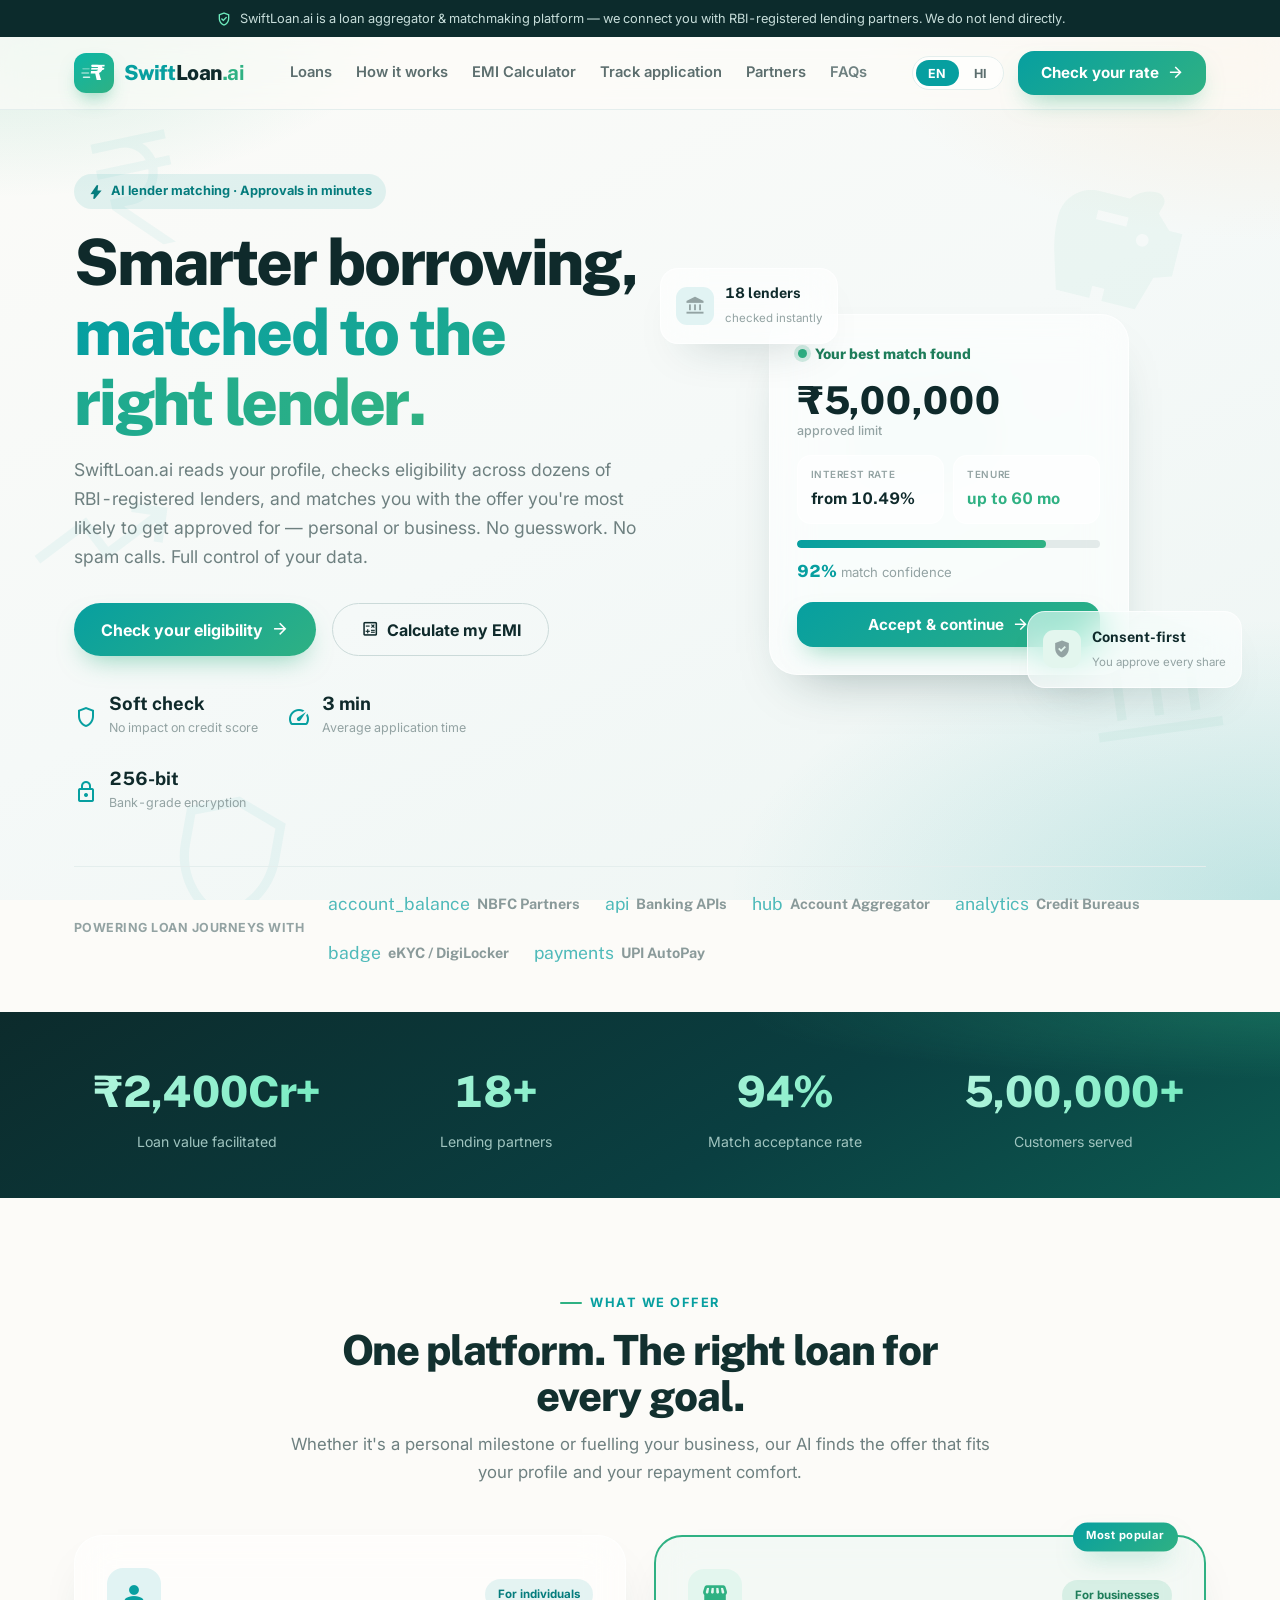
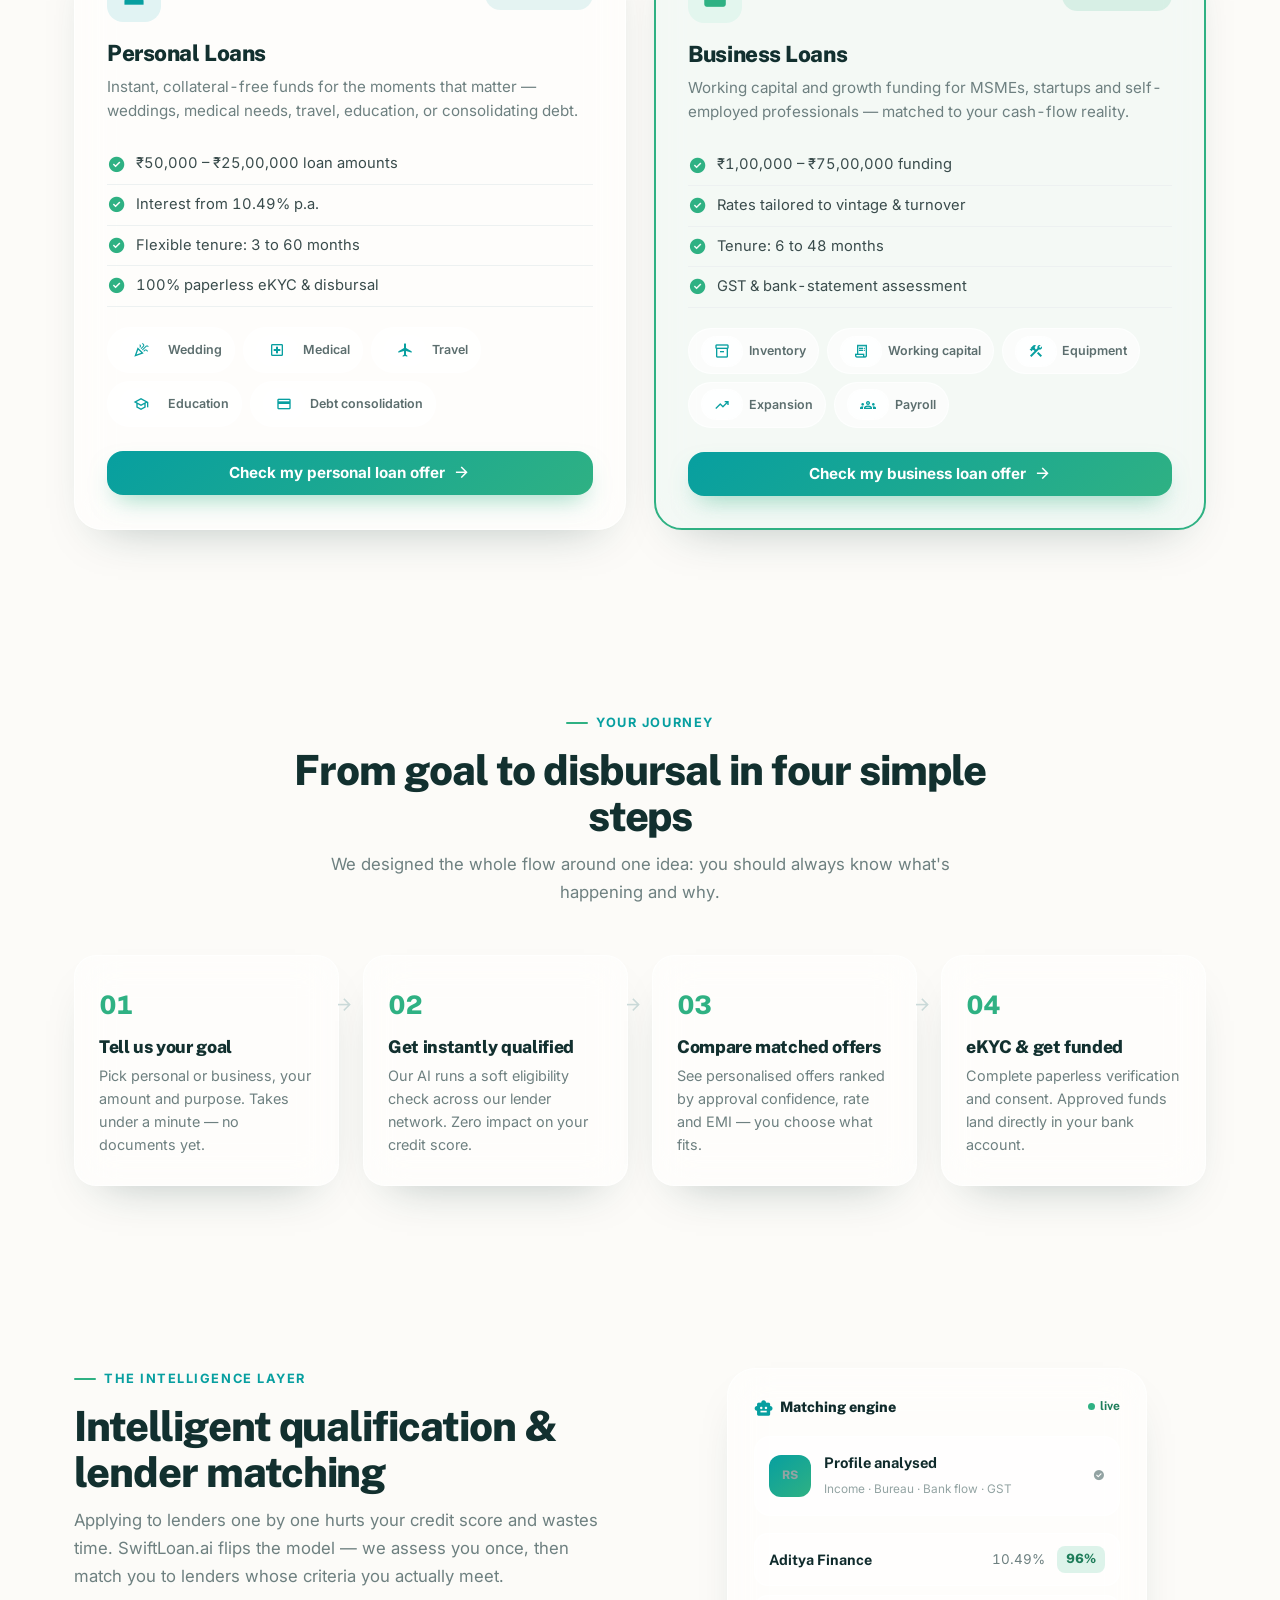
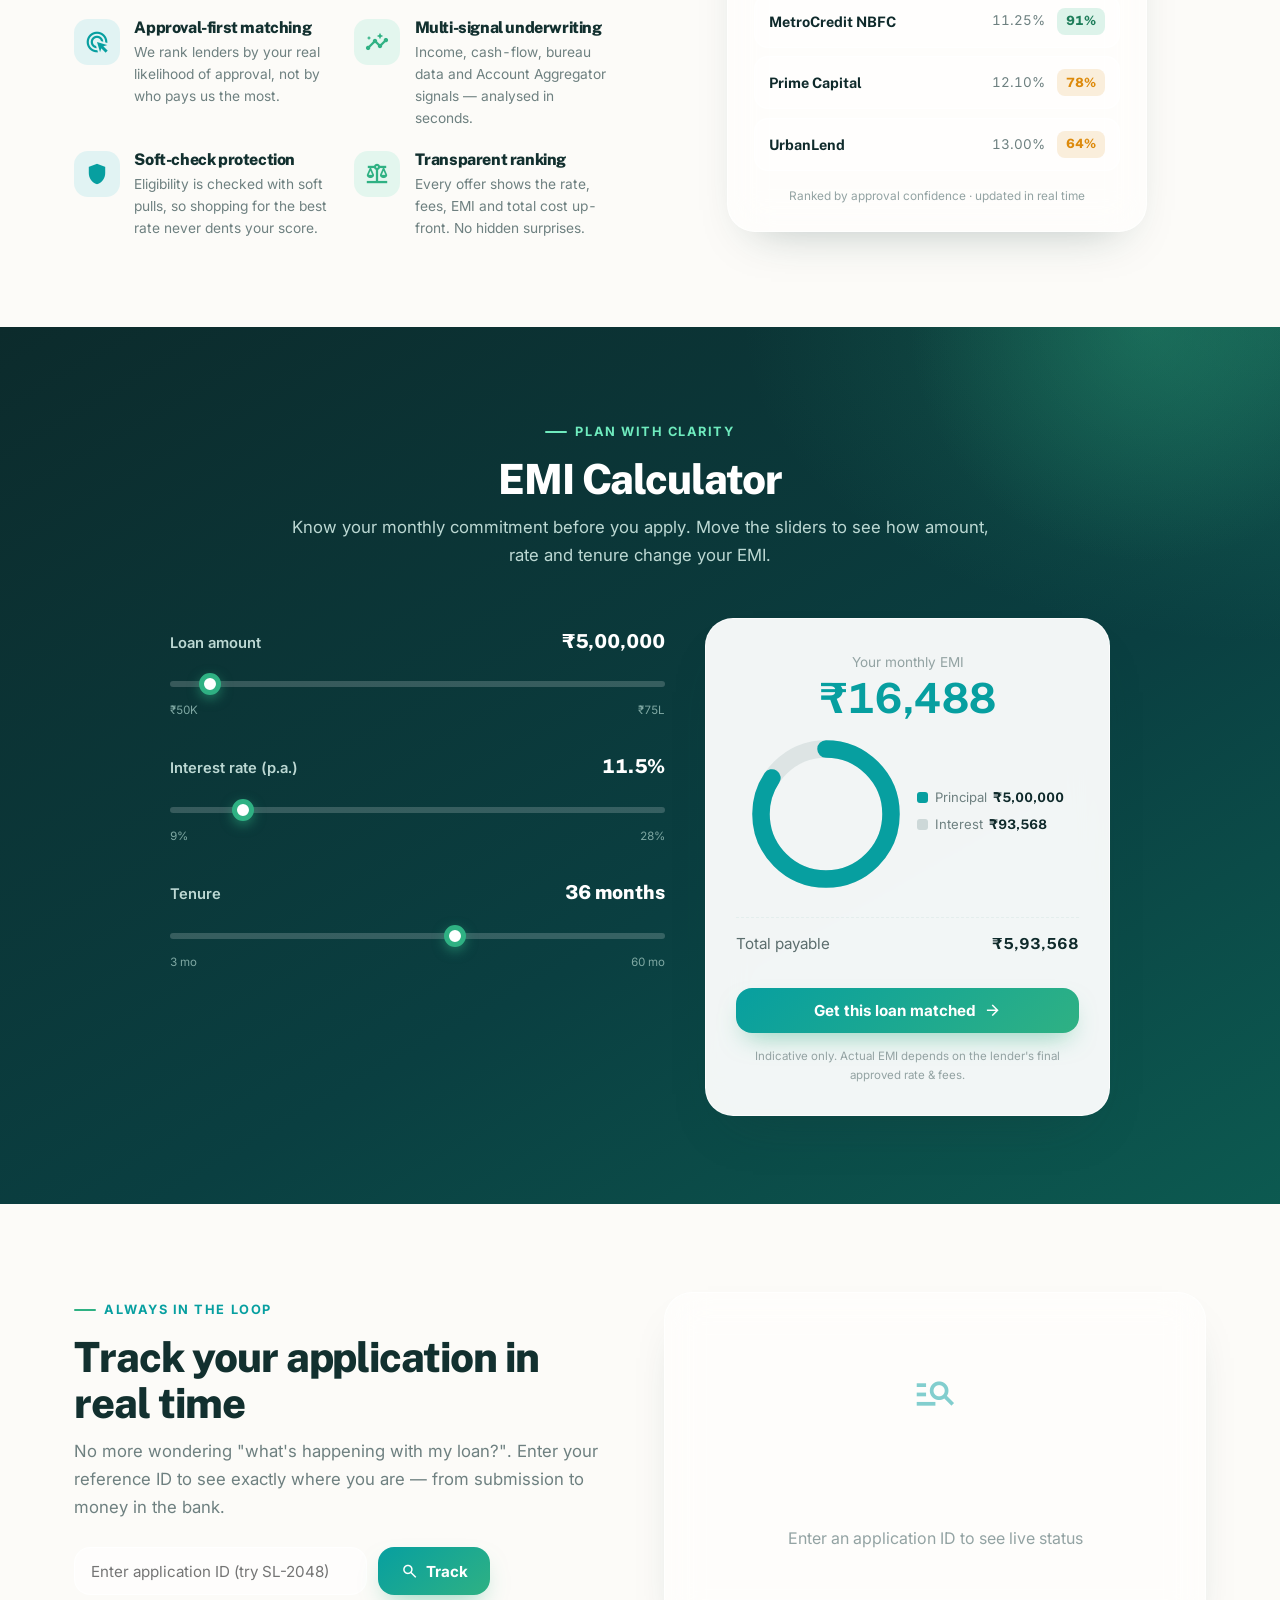
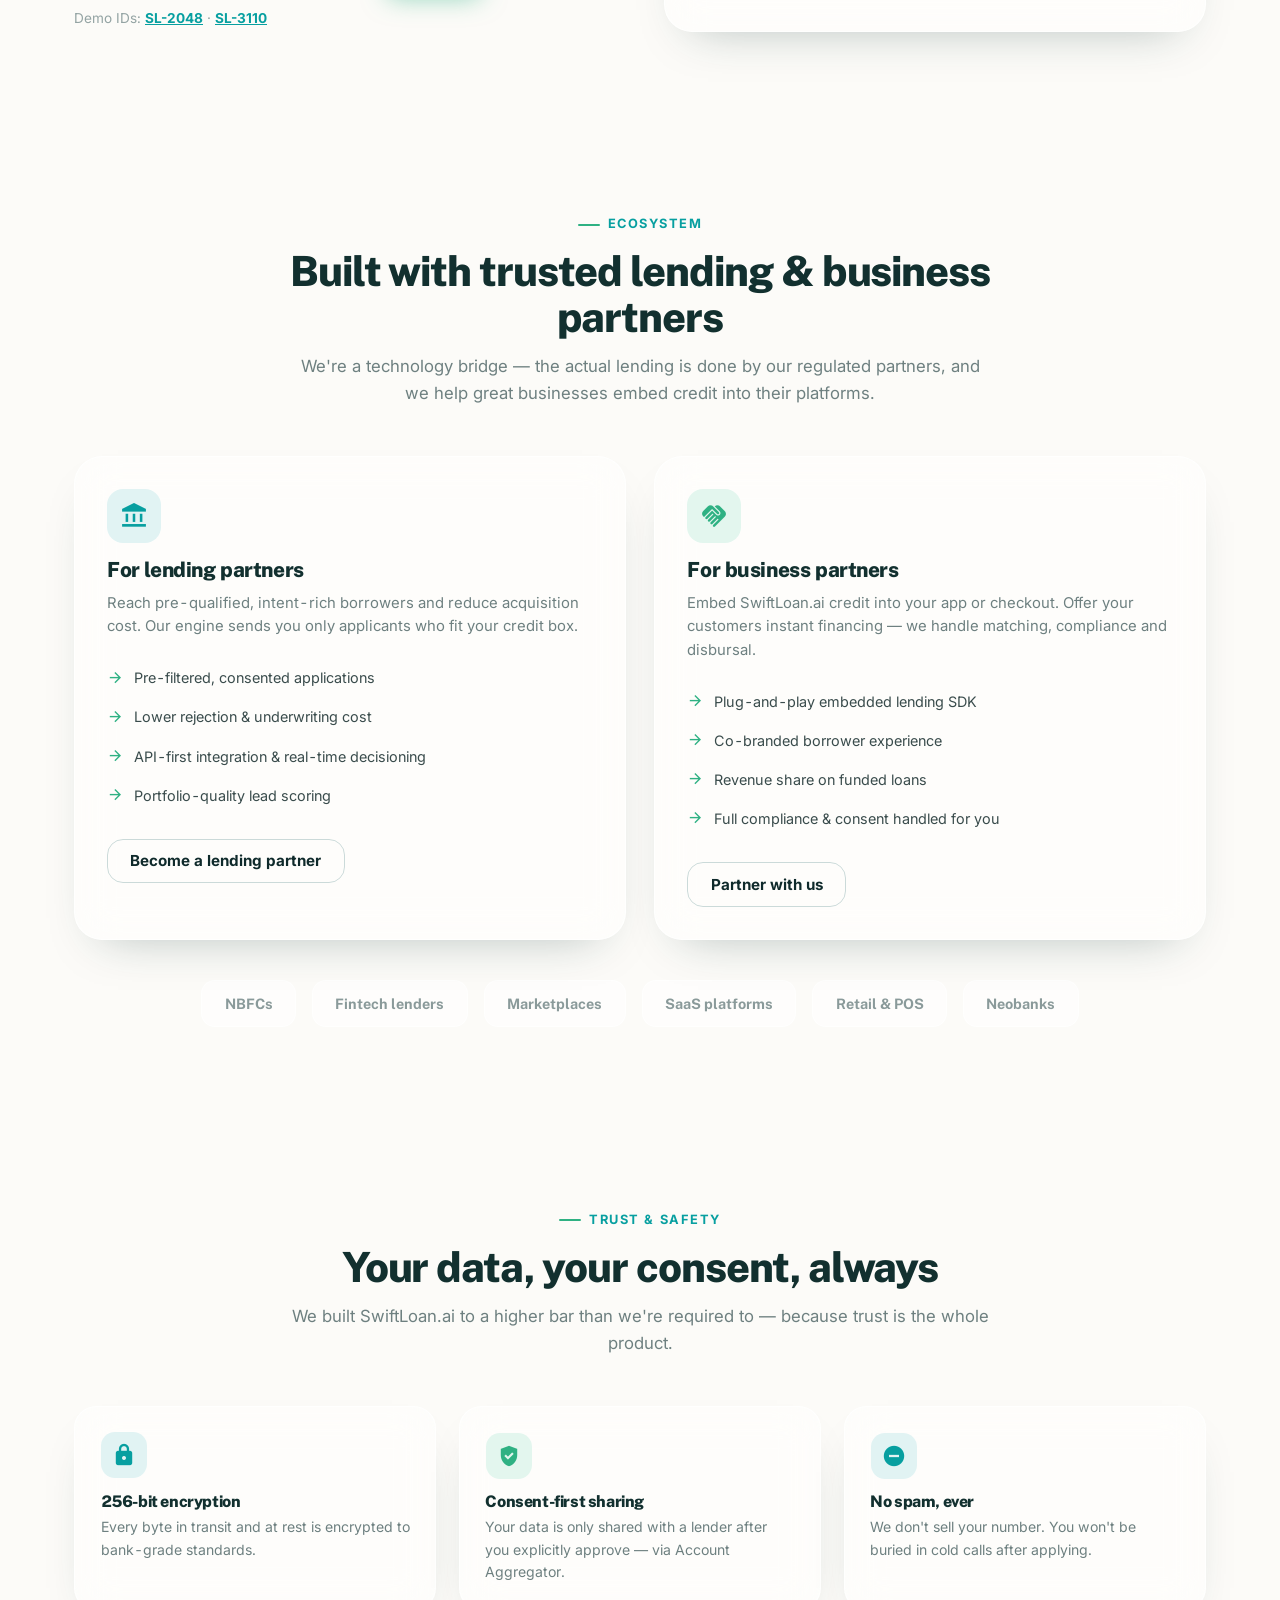
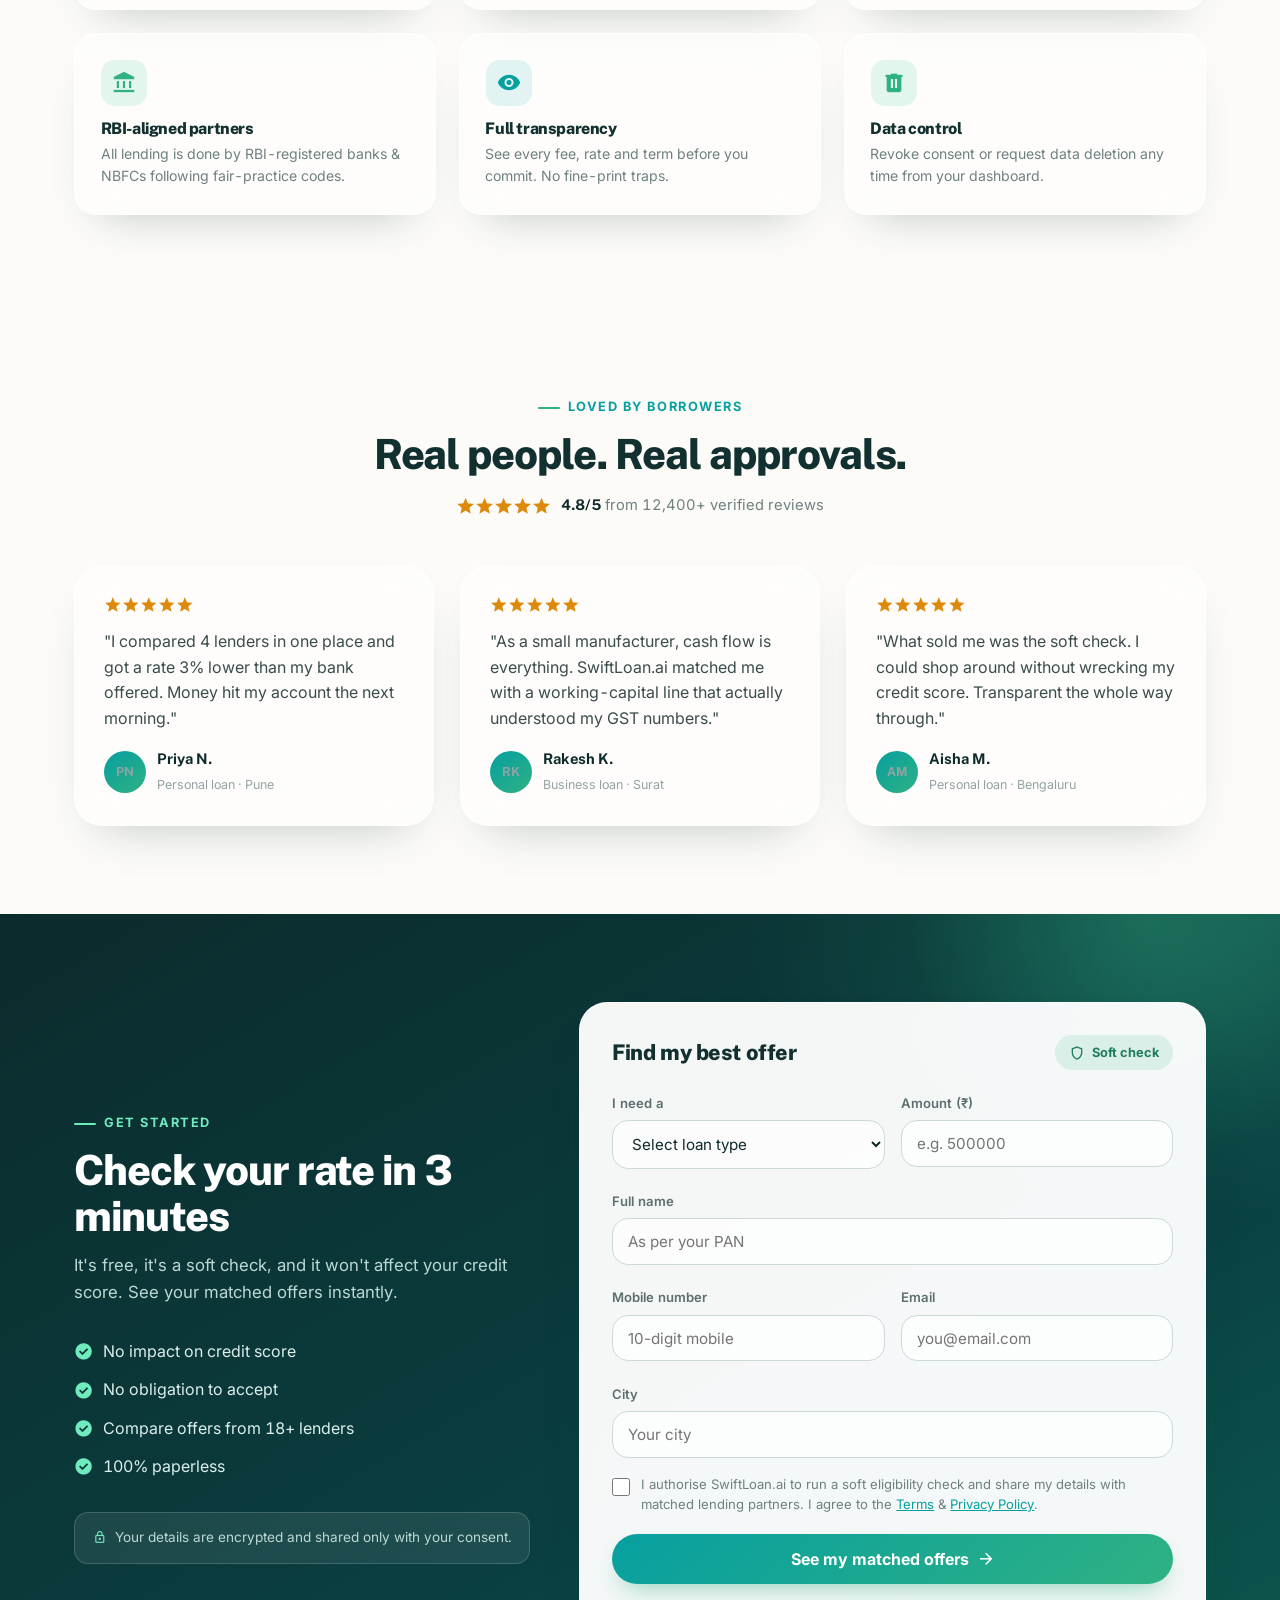
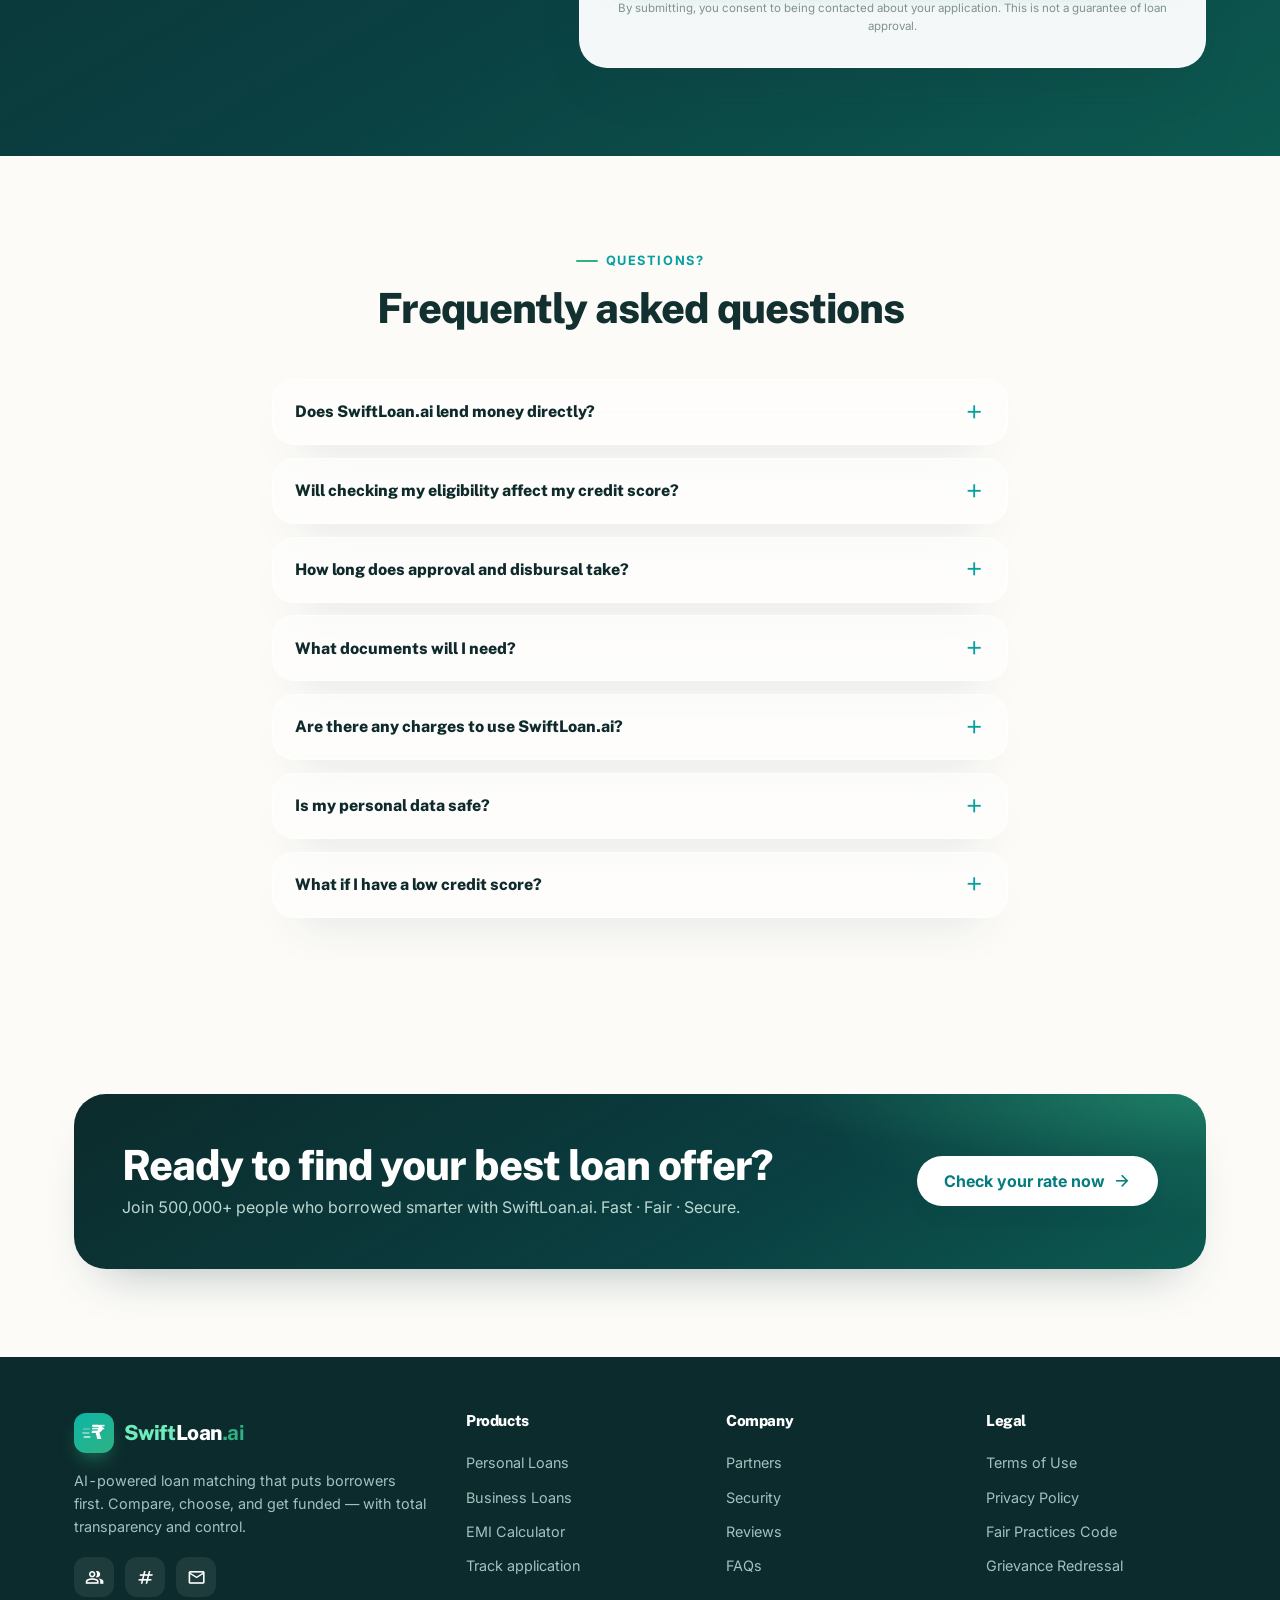
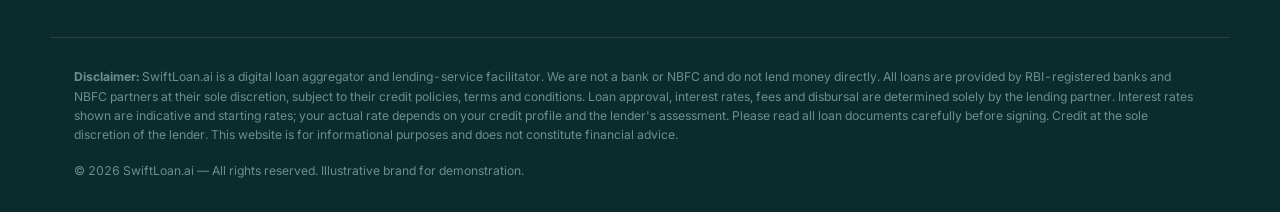
==== index.html @ 9ec17ec0 "SwiftLoan.ai marketing website Static site: AI lender-matching landing page with EMI calculator, app" ====
<!DOCTYPE html>
<html lang="en">
<head>
  <meta charset="UTF-8" />
  <meta name="viewport" content="width=device-width, initial-scale=1.0" />
  <meta name="theme-color" content="#0A3F41" />
  <title>SwiftLoan.ai — Fast · Fair · Secure loans, matched to the right lender</title>
  <meta name="description" content="SwiftLoan.ai uses intelligent qualification and AI lender matching to help you access personal and business loans faster — with transparent terms, bank-grade security, and full consent control." />
  <link rel="preconnect" href="https://fonts.googleapis.com" />
  <link rel="preconnect" href="https://fonts.gstatic.com" crossorigin />
  <link href="https://fonts.googleapis.com/css2?family=Public+Sans:wght@400;500;600;700;800&family=Inter:wght@400;500;600;700&family=JetBrains+Mono:wght@400;500&display=swap" rel="stylesheet" />
  <link href="https://fonts.googleapis.com/css2?family=Material+Symbols+Outlined:opsz,wght,FILL,GRAD@20..48,100..700,0..1,-50..0&display=swap" rel="stylesheet" />
  <link rel="stylesheet" href="css/styles.css" />
  <link rel="icon" href="data:image/svg+xml,%3Csvg xmlns='http://www.w3.org/2000/svg' viewBox='0 0 120 120'%3E%3Cdefs%3E%3ClinearGradient id='g' x1='0' y1='0' x2='1' y2='1'%3E%3Cstop offset='0' stop-color='%230CB6A6'/%3E%3Cstop offset='1' stop-color='%232FB183'/%3E%3C/linearGradient%3E%3C/defs%3E%3Crect width='120' height='120' rx='30' fill='url(%23g)'/%3E%3Cg stroke='white' stroke-linecap='round'%3E%3Cline x1='14' y1='52' x2='36' y2='52' stroke-width='7' opacity='.5'/%3E%3Cline x1='16' y1='72' x2='38' y2='72' stroke-width='7' opacity='.85'/%3E%3C/g%3E%3Ctext x='78' y='88' text-anchor='middle' fill='white' font-family='Arial,sans-serif' font-size='82' font-weight='bold'%3E₹%3C/text%3E%3C/svg%3E" />
</head>
<body>

  <!-- ============ AURORA BACKGROUND ============ -->
  <div class="aurora" aria-hidden="true">
    <span class="motif" style="top:8%;left:5%;transform:rotate(-12deg)">currency_rupee</span>
    <span class="motif motif--fill" style="top:14%;right:7%;transform:rotate(14deg)">savings</span>
    <span class="motif" style="top:46%;left:2%;transform:rotate(8deg)">trending_up</span>
    <span class="motif motif--fill" style="top:62%;right:4%;transform:rotate(-8deg)">account_balance</span>
    <span class="motif" style="top:82%;left:12%;transform:rotate(10deg)">shield</span>
    <span class="motif" style="top:34%;right:22%;transform:rotate(-6deg)">payments</span>
  </div>

  <!-- ============ TOP DISCLAIMER STRIP ============ -->
  <div class="topbar">
    <span class="msi">verified_user</span>
    SwiftLoan.ai is a loan aggregator &amp; matchmaking platform — we connect you with RBI-registered lending partners. We do not lend directly.
  </div>

  <!-- ============ NAVBAR ============ -->
  <header class="nav" id="nav">
    <div class="container nav__inner">
      <a href="#top" class="brand" aria-label="SwiftLoan.ai home">
        <span class="brand__mark" aria-hidden="true">
          <svg width="30" height="30" viewBox="0 0 120 120" fill="none">
            <g stroke="#fff" stroke-linecap="round">
              <line x1="16" y1="43" x2="40" y2="43" stroke-width="6" opacity=".32"/>
              <line x1="12" y1="60" x2="38" y2="60" stroke-width="6" opacity=".55"/>
              <line x1="18" y1="77" x2="42" y2="77" stroke-width="6" opacity=".82"/>
            </g>
            <g transform="skewX(-7)">
              <text x="82" y="87" text-anchor="middle" fill="#fff" font-family="'Public Sans',Arial,sans-serif" font-size="84" font-weight="800">&#8377;</text>
            </g>
          </svg>
        </span>
        <span class="brand__name"><span class="brand__swift">Swift</span>Loan<span class="brand__ai">.ai</span></span>
      </a>

      <nav class="nav__links" id="navLinks" aria-label="Primary">
        <a href="#services">Loans</a>
        <a href="#how">How it works</a>
        <a href="#calculator">EMI Calculator</a>
        <a href="#track">Track application</a>
        <a href="#partners">Partners</a>
        <a href="#faq">FAQs</a>
        <a href="#apply" class="btn btn--primary nav__cta-mobile">Get started</a>
      </nav>

      <div class="nav__actions">
        <div class="langtoggle" role="group" aria-label="Language">
          <button class="langtoggle__btn is-active" data-lang="EN">EN</button>
          <button class="langtoggle__btn" data-lang="HI">HI</button>
        </div>
        <a href="#apply" class="btn btn--primary">Check your rate <span class="msi">arrow_forward</span></a>
        <button class="nav__toggle" id="navToggle" aria-label="Toggle menu" aria-expanded="false">
          <span></span><span></span><span></span>
        </button>
      </div>
    </div>
  </header>

  <main id="top">

    <!-- ============ HERO ============ -->
    <section class="hero">
      <div class="container hero__grid">
        <div class="hero__copy">
          <span class="pill"><span class="msi msi--fill">bolt</span> AI lender matching · Approvals in minutes</span>
          <h1 class="hero__title">Smarter borrowing,<br><span class="grad-text">matched to the right lender.</span></h1>
          <p class="hero__sub">
            SwiftLoan.ai reads your profile, checks eligibility across dozens of RBI-registered
            lenders, and matches you with the offer you're most likely to get approved for —
            personal or business. No guesswork. No spam calls. Full control of your data.
          </p>

          <div class="hero__cta">
            <a href="#apply" class="btn btn--primary btn--lg">Check your eligibility <span class="msi">arrow_forward</span></a>
            <a href="#calculator" class="btn btn--secondary btn--lg"><span class="msi">calculate</span> Calculate my EMI</a>
          </div>

          <ul class="hero__trust">
            <li><span class="msi">shield</span><div><strong>Soft check</strong><span>No impact on credit score</span></div></li>
            <li><span class="msi">speed</span><div><strong>3 min</strong><span>Average application time</span></div></li>
            <li><span class="msi">lock</span><div><strong>256-bit</strong><span>Bank-grade encryption</span></div></li>
          </ul>
        </div>

        <div class="hero__visual">
          <div class="glass float-card--main">
            <div class="fc__head"><span class="fc__dot"></span> Your best match found</div>
            <div class="fc__amount">₹5,00,000<span>approved limit</span></div>
            <div class="fc__stats">
              <div class="fc__stat"><span>Interest rate</span><b>from 10.49%</b></div>
              <div class="fc__stat"><span>Tenure</span><b>up to 60 mo</b></div>
            </div>
            <div class="fc__bar"><i style="width:82%"></i></div>
            <div class="fc__match"><span class="fc__score">92%</span> match confidence</div>
            <a href="#apply" class="btn btn--primary btn--block">Accept &amp; continue <span class="msi">arrow_forward</span></a>
          </div>

          <div class="glass float-card--mini fc-mini-1">
            <span class="icon-tile icon-tile--teal"><span class="msi msi--fill">account_balance</span></span>
            <div><b>18 lenders</b><span>checked instantly</span></div>
          </div>
          <div class="glass float-card--mini fc-mini-2">
            <span class="icon-tile icon-tile--green"><span class="msi msi--fill">verified_user</span></span>
            <div><b>Consent-first</b><span>You approve every share</span></div>
          </div>
        </div>
      </div>

      <!-- trust logo strip -->
      <div class="container">
        <div class="logostrip">
          <span class="logostrip__label">Powering loan journeys with</span>
          <div class="logostrip__row">
            <span><span class="msi">account_balance</span> NBFC Partners</span>
            <span><span class="msi">api</span> Banking APIs</span>
            <span><span class="msi">hub</span> Account Aggregator</span>
            <span><span class="msi">analytics</span> Credit Bureaus</span>
            <span><span class="msi">badge</span> eKYC / DigiLocker</span>
            <span><span class="msi">payments</span> UPI AutoPay</span>
          </div>
        </div>
      </div>
    </section>

    <!-- ============ STATS BAND ============ -->
    <section class="stats" aria-label="Key metrics">
      <div class="container stats__grid">
        <div class="stat"><div class="stat__num" data-count="2400" data-suffix="Cr+">₹0</div><div class="stat__label">Loan value facilitated</div></div>
        <div class="stat"><div class="stat__num" data-count="18" data-suffix="+">0</div><div class="stat__label">Lending partners</div></div>
        <div class="stat"><div class="stat__num" data-count="94" data-suffix="%">0</div><div class="stat__label">Match acceptance rate</div></div>
        <div class="stat"><div class="stat__num" data-count="500000" data-suffix="+">0</div><div class="stat__label">Customers served</div></div>
      </div>
    </section>

    <!-- ============ SERVICES ============ -->
    <section class="section" id="services">
      <div class="container">
        <div class="section__head">
          <span class="eyebrow">What we offer</span>
          <h2>One platform. The right loan for every goal.</h2>
          <p class="section__lead">Whether it's a personal milestone or fuelling your business, our AI finds the offer that fits your profile and your repayment comfort.</p>
        </div>

        <div class="services__grid">
          <!-- Personal -->
          <article class="glass svc-card">
            <div class="svc-card__top">
              <span class="icon-tile icon-tile--teal icon-tile--lg"><span class="msi msi--fill">person</span></span>
              <span class="tag">For individuals</span>
            </div>
            <h3>Personal Loans</h3>
            <p>Instant, collateral-free funds for the moments that matter — weddings, medical needs, travel, education, or consolidating debt.</p>
            <ul class="svc-card__list">
              <li><span class="msi">check_circle</span> ₹50,000 – ₹25,00,000 loan amounts</li>
              <li><span class="msi">check_circle</span> Interest from 10.49% p.a.</li>
              <li><span class="msi">check_circle</span> Flexible tenure: 3 to 60 months</li>
              <li><span class="msi">check_circle</span> 100% paperless eKYC &amp; disbursal</li>
            </ul>
            <div class="svc-card__uses">
              <span><span class="msi">celebration</span> Wedding</span>
              <span><span class="msi">local_hospital</span> Medical</span>
              <span><span class="msi">flight</span> Travel</span>
              <span><span class="msi">school</span> Education</span>
              <span><span class="msi">credit_card</span> Debt consolidation</span>
            </div>
            <a href="#apply" class="btn btn--primary btn--block">Check my personal loan offer <span class="msi">arrow_forward</span></a>
          </article>

          <!-- Business -->
          <article class="glass svc-card svc-card--feat">
            <span class="ribbon">Most popular</span>
            <div class="svc-card__top">
              <span class="icon-tile icon-tile--green icon-tile--lg"><span class="msi msi--fill">storefront</span></span>
              <span class="tag tag--green">For businesses</span>
            </div>
            <h3>Business Loans</h3>
            <p>Working capital and growth funding for MSMEs, startups and self-employed professionals — matched to your cash-flow reality.</p>
            <ul class="svc-card__list">
              <li><span class="msi">check_circle</span> ₹1,00,000 – ₹75,00,000 funding</li>
              <li><span class="msi">check_circle</span> Rates tailored to vintage &amp; turnover</li>
              <li><span class="msi">check_circle</span> Tenure: 6 to 48 months</li>
              <li><span class="msi">check_circle</span> GST &amp; bank-statement assessment</li>
            </ul>
            <div class="svc-card__uses">
              <span><span class="msi">inventory_2</span> Inventory</span>
              <span><span class="msi">receipt_long</span> Working capital</span>
              <span><span class="msi">construction</span> Equipment</span>
              <span><span class="msi">trending_up</span> Expansion</span>
              <span><span class="msi">groups</span> Payroll</span>
            </div>
            <a href="#apply" class="btn btn--primary btn--block">Check my business loan offer <span class="msi">arrow_forward</span></a>
          </article>
        </div>
      </div>
    </section>

    <!-- ============ GOALS / JOURNEY ============ -->
    <section class="section" id="how">
      <div class="container">
        <div class="section__head">
          <span class="eyebrow">Your journey</span>
          <h2>From goal to disbursal in four simple steps</h2>
          <p class="section__lead">We designed the whole flow around one idea: you should always know what's happening and why.</p>
        </div>

        <ol class="journey">
          <li class="glass journey__step">
            <div class="journey__num">01</div>
            <h3>Tell us your goal</h3>
            <p>Pick personal or business, your amount and purpose. Takes under a minute — no documents yet.</p>
          </li>
          <li class="glass journey__step">
            <div class="journey__num">02</div>
            <h3>Get instantly qualified</h3>
            <p>Our AI runs a soft eligibility check across our lender network. Zero impact on your credit score.</p>
          </li>
          <li class="glass journey__step">
            <div class="journey__num">03</div>
            <h3>Compare matched offers</h3>
            <p>See personalised offers ranked by approval confidence, rate and EMI — you choose what fits.</p>
          </li>
          <li class="glass journey__step">
            <div class="journey__num">04</div>
            <h3>eKYC &amp; get funded</h3>
            <p>Complete paperless verification and consent. Approved funds land directly in your bank account.</p>
          </li>
        </ol>
      </div>
    </section>

    <!-- ============ AI QUALIFICATION / MATCHING ============ -->
    <section class="section" id="ai">
      <div class="container ai__grid">
        <div class="ai__copy">
          <span class="eyebrow">The intelligence layer</span>
          <h2>Intelligent qualification &amp; lender matching</h2>
          <p class="section__lead">Applying to lenders one by one hurts your credit score and wastes time. SwiftLoan.ai flips the model — we assess you once, then match you to lenders whose criteria you actually meet.</p>

          <div class="ai__feats">
            <div class="ai__feat">
              <span class="icon-tile icon-tile--teal"><span class="msi msi--fill">ads_click</span></span>
              <div><h4>Approval-first matching</h4><p>We rank lenders by your real likelihood of approval, not by who pays us the most.</p></div>
            </div>
            <div class="ai__feat">
              <span class="icon-tile icon-tile--green"><span class="msi msi--fill">insights</span></span>
              <div><h4>Multi-signal underwriting</h4><p>Income, cash-flow, bureau data and Account Aggregator signals — analysed in seconds.</p></div>
            </div>
            <div class="ai__feat">
              <span class="icon-tile icon-tile--teal"><span class="msi msi--fill">shield</span></span>
              <div><h4>Soft-check protection</h4><p>Eligibility is checked with soft pulls, so shopping for the best rate never dents your score.</p></div>
            </div>
            <div class="ai__feat">
              <span class="icon-tile icon-tile--green"><span class="msi msi--fill">balance</span></span>
              <div><h4>Transparent ranking</h4><p>Every offer shows the rate, fees, EMI and total cost up-front. No hidden surprises.</p></div>
            </div>
          </div>
        </div>

        <div class="ai__panel">
          <div class="glass match-demo">
            <div class="match-demo__head">
              <span><span class="msi msi--fill">smart_toy</span> Matching engine</span>
              <span class="live"><span class="live__dot"></span> live</span>
            </div>
            <div class="match-demo__profile">
              <span class="mdp__avatar">RS</span>
              <div><b>Profile analysed</b><span>Income · Bureau · Bank flow · GST</span></div>
              <span class="mdp__ok msi msi--fill">check_circle</span>
            </div>
            <div class="match-list" id="matchList">
              <div class="match-row"><span class="ml__bank">Aditya Finance</span><span class="ml__rate">10.49%</span><span class="ml__score high">96%</span></div>
              <div class="match-row"><span class="ml__bank">MetroCredit NBFC</span><span class="ml__rate">11.25%</span><span class="ml__score high">91%</span></div>
              <div class="match-row"><span class="ml__bank">Prime Capital</span><span class="ml__rate">12.10%</span><span class="ml__score mid">78%</span></div>
              <div class="match-row"><span class="ml__bank">UrbanLend</span><span class="ml__rate">13.00%</span><span class="ml__score mid">64%</span></div>
            </div>
            <p class="match-demo__foot">Ranked by approval confidence · updated in real time</p>
          </div>
        </div>
      </div>
    </section>

    <!-- ============ EMI CALCULATOR ============ -->
    <section class="section section--dark" id="calculator">
      <div class="container">
        <div class="section__head section__head--light">
          <span class="eyebrow eyebrow--light">Plan with clarity</span>
          <h2>EMI Calculator</h2>
          <p class="section__lead">Know your monthly commitment before you apply. Move the sliders to see how amount, rate and tenure change your EMI.</p>
        </div>

        <div class="calc">
          <div class="calc__controls">
            <div class="calc__field">
              <div class="calc__label"><label for="amount">Loan amount</label><output id="amountOut">₹5,00,000</output></div>
              <input type="range" id="amount" min="50000" max="7500000" step="10000" value="500000" />
              <div class="calc__range"><span>₹50K</span><span>₹75L</span></div>
            </div>

            <div class="calc__field">
              <div class="calc__label"><label for="rate">Interest rate (p.a.)</label><output id="rateOut">11.5%</output></div>
              <input type="range" id="rate" min="9" max="28" step="0.1" value="11.5" />
              <div class="calc__range"><span>9%</span><span>28%</span></div>
            </div>

            <div class="calc__field">
              <div class="calc__label"><label for="tenure">Tenure</label><output id="tenureOut">36 months</output></div>
              <input type="range" id="tenure" min="3" max="60" step="1" value="36" />
              <div class="calc__range"><span>3 mo</span><span>60 mo</span></div>
            </div>
          </div>

          <div class="glass calc__result">
            <div class="calc__emi">
              <span>Your monthly EMI</span>
              <strong id="emiOut">₹16,489</strong>
            </div>
            <div class="calc__donut">
              <svg viewBox="0 0 120 120" width="150" height="150" aria-hidden="true">
                <circle cx="60" cy="60" r="52" class="donut-track"/>
                <circle cx="60" cy="60" r="52" class="donut-fill" id="donut"/>
              </svg>
              <div class="calc__legend">
                <span><i class="dot dot--p"></i>Principal <b id="principalOut">₹5,00,000</b></span>
                <span><i class="dot dot--i"></i>Interest <b id="interestOut">₹93,604</b></span>
              </div>
            </div>
            <div class="calc__total">
              <span>Total payable</span><strong id="totalOut">₹5,93,604</strong>
            </div>
            <a href="#apply" class="btn btn--primary btn--block">Get this loan matched <span class="msi">arrow_forward</span></a>
            <p class="calc__note">Indicative only. Actual EMI depends on the lender's final approved rate &amp; fees.</p>
          </div>
        </div>
      </div>
    </section>

    <!-- ============ APPLICATION TRACKING ============ -->
    <section class="section" id="track">
      <div class="container track__grid">
        <div class="track__copy">
          <span class="eyebrow">Always in the loop</span>
          <h2>Track your application in real time</h2>
          <p class="section__lead">No more wondering "what's happening with my loan?". Enter your reference ID to see exactly where you are — from submission to money in the bank.</p>

          <form class="track__form" id="trackForm" novalidate>
            <label for="appId" class="sr-only">Application ID</label>
            <input type="text" id="appId" placeholder="Enter application ID (try SL-2048)" autocomplete="off" />
            <button type="submit" class="btn btn--primary"><span class="msi">search</span> Track</button>
          </form>
          <p class="track__hint">Demo IDs: <button class="linkbtn" data-demo="SL-2048">SL-2048</button> · <button class="linkbtn" data-demo="SL-3110">SL-3110</button></p>
        </div>

        <div class="track__panel">
          <div class="glass tracker" id="tracker" aria-live="polite">
            <div class="tracker__empty" id="trackerEmpty">
              <span class="msi tracker__empty-ic">manage_search</span>
              <p>Enter an application ID to see live status</p>
            </div>
            <div class="tracker__body" id="trackerBody" hidden>
              <div class="tracker__meta">
                <div><span>Application</span><b id="tkId">SL-2048</b></div>
                <div><span>Type</span><b id="tkType">Personal Loan</b></div>
                <div><span>Amount</span><b id="tkAmount">₹5,00,000</b></div>
              </div>
              <ol class="steps" id="tkSteps"></ol>
              <div class="tracker__foot" id="tkFoot"></div>
            </div>
          </div>
        </div>
      </div>
    </section>

    <!-- ============ PARTNERS ============ -->
    <section class="section" id="partners">
      <div class="container">
        <div class="section__head">
          <span class="eyebrow">Ecosystem</span>
          <h2>Built with trusted lending &amp; business partners</h2>
          <p class="section__lead">We're a technology bridge — the actual lending is done by our regulated partners, and we help great businesses embed credit into their platforms.</p>
        </div>

        <div class="partners__cols">
          <div class="glass partners__col">
            <span class="icon-tile icon-tile--teal icon-tile--lg"><span class="msi msi--fill">account_balance</span></span>
            <h3>For lending partners</h3>
            <p>Reach pre-qualified, intent-rich borrowers and reduce acquisition cost. Our engine sends you only applicants who fit your credit box.</p>
            <ul class="checklist">
              <li><span class="msi">arrow_forward</span> Pre-filtered, consented applications</li>
              <li><span class="msi">arrow_forward</span> Lower rejection &amp; underwriting cost</li>
              <li><span class="msi">arrow_forward</span> API-first integration &amp; real-time decisioning</li>
              <li><span class="msi">arrow_forward</span> Portfolio-quality lead scoring</li>
            </ul>
            <a href="#apply" class="btn btn--secondary">Become a lending partner</a>
          </div>

          <div class="glass partners__col">
            <span class="icon-tile icon-tile--green icon-tile--lg"><span class="msi msi--fill">handshake</span></span>
            <h3>For business partners</h3>
            <p>Embed SwiftLoan.ai credit into your app or checkout. Offer your customers instant financing — we handle matching, compliance and disbursal.</p>
            <ul class="checklist">
              <li><span class="msi">arrow_forward</span> Plug-and-play embedded lending SDK</li>
              <li><span class="msi">arrow_forward</span> Co-branded borrower experience</li>
              <li><span class="msi">arrow_forward</span> Revenue share on funded loans</li>
              <li><span class="msi">arrow_forward</span> Full compliance &amp; consent handled for you</li>
            </ul>
            <a href="#apply" class="btn btn--secondary">Partner with us</a>
          </div>
        </div>

        <div class="partner-logos" aria-label="Partner categories">
          <span>NBFCs</span><span>Fintech lenders</span><span>Marketplaces</span><span>SaaS platforms</span><span>Retail &amp; POS</span><span>Neobanks</span>
        </div>
      </div>
    </section>

    <!-- ============ SECURITY & CONSENT ============ -->
    <section class="section" id="security">
      <div class="container">
        <div class="section__head">
          <span class="eyebrow">Trust &amp; safety</span>
          <h2>Your data, your consent, always</h2>
          <p class="section__lead">We built SwiftLoan.ai to a higher bar than we're required to — because trust is the whole product.</p>
        </div>

        <div class="security__grid">
          <div class="glass sec-card"><span class="icon-tile icon-tile--teal"><span class="msi msi--fill">lock</span></span><h4>256-bit encryption</h4><p>Every byte in transit and at rest is encrypted to bank-grade standards.</p></div>
          <div class="glass sec-card"><span class="icon-tile icon-tile--green"><span class="msi msi--fill">verified_user</span></span><h4>Consent-first sharing</h4><p>Your data is only shared with a lender after you explicitly approve — via Account Aggregator.</p></div>
          <div class="glass sec-card"><span class="icon-tile icon-tile--teal"><span class="msi msi--fill">do_not_disturb_on</span></span><h4>No spam, ever</h4><p>We don't sell your number. You won't be buried in cold calls after applying.</p></div>
          <div class="glass sec-card"><span class="icon-tile icon-tile--green"><span class="msi msi--fill">account_balance</span></span><h4>RBI-aligned partners</h4><p>All lending is done by RBI-registered banks &amp; NBFCs following fair-practice codes.</p></div>
          <div class="glass sec-card"><span class="icon-tile icon-tile--teal"><span class="msi msi--fill">visibility</span></span><h4>Full transparency</h4><p>See every fee, rate and term before you commit. No fine-print traps.</p></div>
          <div class="glass sec-card"><span class="icon-tile icon-tile--green"><span class="msi msi--fill">delete</span></span><h4>Data control</h4><p>Revoke consent or request data deletion any time from your dashboard.</p></div>
        </div>
      </div>
    </section>

    <!-- ============ TESTIMONIALS ============ -->
    <section class="section" id="reviews">
      <div class="container">
        <div class="section__head">
          <span class="eyebrow">Loved by borrowers</span>
          <h2>Real people. Real approvals.</h2>
          <div class="rating">
            <span class="rating__stars"><span class="msi msi--fill">star</span><span class="msi msi--fill">star</span><span class="msi msi--fill">star</span><span class="msi msi--fill">star</span><span class="msi msi--fill">star</span></span>
            <span class="rating__text"><b>4.8/5</b> from 12,400+ verified reviews</span>
          </div>
        </div>

        <div class="reviews__grid">
          <figure class="glass review">
            <div class="review__stars"><span class="msi msi--fill">star</span><span class="msi msi--fill">star</span><span class="msi msi--fill">star</span><span class="msi msi--fill">star</span><span class="msi msi--fill">star</span></div>
            <blockquote>"I compared 4 lenders in one place and got a rate 3% lower than my bank offered. Money hit my account the next morning."</blockquote>
            <figcaption><span class="review__av">PN</span><div><b>Priya N.</b><span>Personal loan · Pune</span></div></figcaption>
          </figure>
          <figure class="glass review">
            <div class="review__stars"><span class="msi msi--fill">star</span><span class="msi msi--fill">star</span><span class="msi msi--fill">star</span><span class="msi msi--fill">star</span><span class="msi msi--fill">star</span></div>
            <blockquote>"As a small manufacturer, cash flow is everything. SwiftLoan.ai matched me with a working-capital line that actually understood my GST numbers."</blockquote>
            <figcaption><span class="review__av">RK</span><div><b>Rakesh K.</b><span>Business loan · Surat</span></div></figcaption>
          </figure>
          <figure class="glass review">
            <div class="review__stars"><span class="msi msi--fill">star</span><span class="msi msi--fill">star</span><span class="msi msi--fill">star</span><span class="msi msi--fill">star</span><span class="msi msi--fill">star</span></div>
            <blockquote>"What sold me was the soft check. I could shop around without wrecking my credit score. Transparent the whole way through."</blockquote>
            <figcaption><span class="review__av">AM</span><div><b>Aisha M.</b><span>Personal loan · Bengaluru</span></div></figcaption>
          </figure>
        </div>
      </div>
    </section>

    <!-- ============ LEAD FORM / APPLY ============ -->
    <section class="section section--dark" id="apply">
      <div class="container apply__grid">
        <div class="apply__copy">
          <span class="eyebrow eyebrow--light">Get started</span>
          <h2>Check your rate in 3 minutes</h2>
          <p class="section__lead">It's free, it's a soft check, and it won't affect your credit score. See your matched offers instantly.</p>
          <ul class="apply__points">
            <li><span class="msi msi--fill">check_circle</span> No impact on credit score</li>
            <li><span class="msi msi--fill">check_circle</span> No obligation to accept</li>
            <li><span class="msi msi--fill">check_circle</span> Compare offers from 18+ lenders</li>
            <li><span class="msi msi--fill">check_circle</span> 100% paperless</li>
          </ul>
          <div class="apply__trust">
            <span class="msi">lock</span> Your details are encrypted and shared only with your consent.
          </div>
        </div>

        <form class="glass apply__form" id="leadForm" novalidate>
          <div class="apply__form-head">
            <h3>Find my best offer</h3>
            <span class="pill pill--soft"><span class="msi">shield</span> Soft check</span>
          </div>

          <div class="field-row">
            <div class="field">
              <label for="loanType">I need a</label>
              <select id="loanType" name="loanType" required>
                <option value="">Select loan type</option>
                <option value="Personal Loan">Personal Loan</option>
                <option value="Business Loan">Business Loan</option>
              </select>
              <span class="err" data-for="loanType"></span>
            </div>
            <div class="field">
              <label for="loanAmount">Amount (₹)</label>
              <input type="number" id="loanAmount" name="loanAmount" min="50000" placeholder="e.g. 500000" required />
              <span class="err" data-for="loanAmount"></span>
            </div>
          </div>

          <div class="field">
            <label for="fullName">Full name</label>
            <input type="text" id="fullName" name="fullName" placeholder="As per your PAN" required />
            <span class="err" data-for="fullName"></span>
          </div>

          <div class="field-row">
            <div class="field">
              <label for="phone">Mobile number</label>
              <input type="tel" id="phone" name="phone" placeholder="10-digit mobile" required />
              <span class="err" data-for="phone"></span>
            </div>
            <div class="field">
              <label for="email">Email</label>
              <input type="email" id="email" name="email" placeholder="you@email.com" required />
              <span class="err" data-for="email"></span>
            </div>
          </div>

          <div class="field field--city">
            <label for="city">City</label>
            <input type="text" id="city" name="city" placeholder="Your city" />
          </div>

          <label class="consent">
            <input type="checkbox" id="consent" required />
            <span>I authorise SwiftLoan.ai to run a soft eligibility check and share my details with matched lending partners. I agree to the <a href="#" onclick="return false">Terms</a> &amp; <a href="#" onclick="return false">Privacy Policy</a>.</span>
          </label>
          <span class="err" data-for="consent"></span>

          <button type="submit" class="btn btn--primary btn--lg btn--block" id="leadSubmit">See my matched offers <span class="msi">arrow_forward</span></button>
          <p class="apply__disclaimer">By submitting, you consent to being contacted about your application. This is not a guarantee of loan approval.</p>

          <div class="form-success" id="formSuccess" hidden>
            <span class="form-success__ic msi msi--fill">check_circle</span>
            <h3>You're all set!</h3>
            <p>We're matching you with lenders now. Your reference ID is <b id="genId">SL-0000</b>. We'll show your offers shortly — check status anytime in <a href="#track">Track application</a>.</p>
          </div>
        </form>
      </div>
    </section>

    <!-- ============ FAQ ============ -->
    <section class="section" id="faq">
      <div class="container">
        <div class="section__head">
          <span class="eyebrow">Questions?</span>
          <h2>Frequently asked questions</h2>
        </div>

        <div class="faq" id="faqList">
          <details class="glass faq__item">
            <summary>Does SwiftLoan.ai lend money directly?<span class="msi faq__ic">add</span></summary>
            <div class="faq__a"><p>No. SwiftLoan.ai is a loan aggregation and matchmaking platform. We use technology to match you with RBI-registered banks and NBFCs who do the actual lending. The final loan agreement is always between you and the lender.</p></div>
          </details>
          <details class="glass faq__item">
            <summary>Will checking my eligibility affect my credit score?<span class="msi faq__ic">add</span></summary>
            <div class="faq__a"><p>No. Our initial eligibility check uses a "soft pull" which is not visible to other lenders and does not impact your credit score. A "hard pull" only happens later, with your explicit consent, when you proceed with a specific lender.</p></div>
          </details>
          <details class="glass faq__item">
            <summary>How long does approval and disbursal take?<span class="msi faq__ic">add</span></summary>
            <div class="faq__a"><p>Matching and indicative offers are instant. Once you pick an offer and complete eKYC, many of our partners approve and disburse within a few hours to 2 working days, depending on the loan type and verification.</p></div>
          </details>
          <details class="glass faq__item">
            <summary>What documents will I need?<span class="msi faq__ic">add</span></summary>
            <div class="faq__a"><p>Typically your PAN, Aadhaar (for eKYC), and bank statements or GST returns for business loans. Most verification is paperless via DigiLocker and Account Aggregator — you rarely need to upload anything manually.</p></div>
          </details>
          <details class="glass faq__item">
            <summary>Are there any charges to use SwiftLoan.ai?<span class="msi faq__ic">add</span></summary>
            <div class="faq__a"><p>Using SwiftLoan.ai to check eligibility and compare offers is free for borrowers. Lenders may charge processing fees on the loan you accept — these are always shown transparently before you commit.</p></div>
          </details>
          <details class="glass faq__item">
            <summary>Is my personal data safe?<span class="msi faq__ic">add</span></summary>
            <div class="faq__a"><p>Yes. We use 256-bit encryption, follow a consent-first model via the RBI's Account Aggregator framework, and never sell your data. You can revoke consent or request deletion at any time.</p></div>
          </details>
          <details class="glass faq__item">
            <summary>What if I have a low credit score?<span class="msi faq__ic">add</span></summary>
            <div class="faq__a"><p>Because we match across many lenders with different credit criteria, you may still find offers even with a limited or lower score. We rank options by your real likelihood of approval — but approval and final terms are always at the lender's discretion.</p></div>
          </details>
        </div>
      </div>
    </section>

    <!-- ============ CTA BANNER ============ -->
    <section class="section">
      <div class="container">
        <div class="ctaband">
          <div class="ctaband__glow" aria-hidden="true"></div>
          <div class="ctaband__inner">
            <div>
              <h2>Ready to find your best loan offer?</h2>
              <p>Join 500,000+ people who borrowed smarter with SwiftLoan.ai. Fast · Fair · Secure.</p>
            </div>
            <a href="#apply" class="btn btn--light btn--lg">Check your rate now <span class="msi">arrow_forward</span></a>
          </div>
        </div>
      </div>
    </section>
  </main>

  <!-- ============ FOOTER ============ -->
  <footer class="footer">
    <div class="container footer__grid">
      <div class="footer__brand">
        <a href="#top" class="brand brand--footer">
          <span class="brand__mark">
            <svg width="28" height="28" viewBox="0 0 120 120" fill="none">
              <g stroke="#fff" stroke-linecap="round">
                <line x1="16" y1="43" x2="40" y2="43" stroke-width="6" opacity=".32"/>
                <line x1="12" y1="60" x2="38" y2="60" stroke-width="6" opacity=".55"/>
                <line x1="18" y1="77" x2="42" y2="77" stroke-width="6" opacity=".82"/>
              </g>
              <g transform="skewX(-7)">
                <text x="82" y="87" text-anchor="middle" fill="#fff" font-family="'Public Sans',Arial,sans-serif" font-size="84" font-weight="800">&#8377;</text>
              </g>
            </svg>
          </span>
          <span class="brand__name"><span class="brand__swift">Swift</span>Loan<span class="brand__ai">.ai</span></span>
        </a>
        <p>AI-powered loan matching that puts borrowers first. Compare, choose, and get funded — with total transparency and control.</p>
        <div class="footer__social" aria-label="Social links">
          <a href="#" onclick="return false" aria-label="LinkedIn"><span class="msi">group</span></a>
          <a href="#" onclick="return false" aria-label="Twitter / X"><span class="msi">tag</span></a>
          <a href="#" onclick="return false" aria-label="Email"><span class="msi">mail</span></a>
        </div>
      </div>

      <div class="footer__col">
        <h4>Products</h4>
        <a href="#services">Personal Loans</a>
        <a href="#services">Business Loans</a>
        <a href="#calculator">EMI Calculator</a>
        <a href="#track">Track application</a>
      </div>
      <div class="footer__col">
        <h4>Company</h4>
        <a href="#partners">Partners</a>
        <a href="#security">Security</a>
        <a href="#reviews">Reviews</a>
        <a href="#faq">FAQs</a>
      </div>
      <div class="footer__col">
        <h4>Legal</h4>
        <a href="#" onclick="return false">Terms of Use</a>
        <a href="#" onclick="return false">Privacy Policy</a>
        <a href="#" onclick="return false">Fair Practices Code</a>
        <a href="#" onclick="return false">Grievance Redressal</a>
      </div>
    </div>

    <div class="container footer__disclaimer">
      <p><b>Disclaimer:</b> SwiftLoan.ai is a digital loan aggregator and lending-service facilitator. We are not a bank or NBFC and do not lend money directly. All loans are provided by RBI-registered banks and NBFC partners at their sole discretion, subject to their credit policies, terms and conditions. Loan approval, interest rates, fees and disbursal are determined solely by the lending partner. Interest rates shown are indicative and starting rates; your actual rate depends on your credit profile and the lender's assessment. Please read all loan documents carefully before signing. Credit at the sole discretion of the lender. This website is for informational purposes and does not constitute financial advice.</p>
      <p class="footer__copyright">© <span id="year">2026</span> SwiftLoan.ai — All rights reserved. Illustrative brand for demonstration.</p>
    </div>
  </footer>

  <!-- back to top -->
  <button class="totop" id="toTop" aria-label="Back to top"><span class="msi">arrow_upward</span></button>

  <script src="js/main.js"></script>
</body>
</html>
---- css/styles.css ----
/* =========================================================
   SwiftLoan.ai — Design System (Liquid glass · Aurora)
   Teal #079FA0 · Green #2FB183 · Public Sans + Inter
   ========================================================= */

:root {
  /* brand */
  --teal:#079FA0; --teal-d:#057C7D; --teal-dd:#0B6E6F; --teal-bright:#0CB6A6;
  --green:#2FB183; --green-d:#0E8A66; --green-verify:#1E7D5A;
  --mint:#6FEBBE; --mint-word:#7DEBC0;

  /* dark accents */
  --dark-1:#0C2B2C; --dark-2:#0A3F41; --dark-3:#0E6E5C; --dark-ink:#0F2A2B;

  /* ink / text ramp */
  --ink:#0F2A2B; --ink-head:#12302F; --ink-strong:#3A4C4C;
  --sub:#5C6E6E; --body:#6E8080; --muted:#93A3A3; --legal:#7E9291;
  --caption:#8A9A9A; --disabled:#A6B4B4; --disabled-bg:#CBD6D5;

  /* surfaces */
  --warm:#FCFBF8; --cool:#EFF6F4; --mint-tint:#E7F6F3;
  --card-tint:#F5F9F8; --border:#E4EEED; --border-soft:#EDF1F1;
  --tile-teal:#E1F3F3; --tile-green:#E3F6EE;
  --hair:#CBDAD9;

  /* status */
  --amber:#DD8A0B; --alert:#D9524E;

  /* gradients */
  --grad-brand:linear-gradient(140deg,#079FA0 0%,#2FB183 100%);
  --grad-brand-45:linear-gradient(90deg,#079FA0,#2FB183);
  --grad-tile:linear-gradient(145deg,#0CB6A6,#2FB183);
  --grad-dark:radial-gradient(70% 60% at 100% 0%, rgba(47,177,131,.28) 0%, rgba(47,177,131,0) 60%),
              linear-gradient(150deg,#0C2B2C 0%,#0A3F41 60%,#0E6E5C 130%);

  /* aurora page background */
  --aurora:
    radial-gradient(58% 40% at 0% 0%, rgba(47,177,131,.20) 0%, rgba(47,177,131,0) 55%),
    radial-gradient(60% 44% at 100% 3%, rgba(245,201,150,.24) 0%, rgba(245,201,150,0) 54%),
    radial-gradient(72% 52% at 100% 100%, rgba(7,159,160,.20) 0%, rgba(7,159,160,0) 60%),
    linear-gradient(155deg,#FCFBF8 0%,#F5F9F8 52%,#EDF5F3 100%);

  /* shadows — cool-tinted, never gray/black */
  --sh-rest:0 12px 28px -18px rgba(20,60,58,.30);
  --sh-card:0 22px 46px -28px rgba(20,60,58,.34);
  --sh-hero:0 26px 52px -30px rgba(20,60,58,.40);
  --sh-cta:0 12px 26px -10px rgba(47,177,131,.55);
  --sh-cta-h:0 16px 32px -10px rgba(47,177,131,.7);
  --sh-nav:0 14px 36px -12px rgba(15,42,43,.28);

  /* glass */
  --glass-bg:rgba(255,255,255,.55);
  --glass-bd:rgba(255,255,255,.7);
  --glass-blur:blur(20px) saturate(150%);

  --radius:16px; --radius-md:22px; --radius-lg:28px; --radius-xl:32px; --pill:9999px;
  --maxw:1180px;
  --ease:cubic-bezier(.22,.61,.36,1);
  --font-head:'Public Sans',system-ui,sans-serif;
  --font-body:'Inter',system-ui,sans-serif;
  --font-mono:'JetBrains Mono',monospace;
}

*,*::before,*::after{box-sizing:border-box;margin:0;padding:0}
html{scroll-behavior:smooth;scroll-padding-top:100px;-webkit-text-size-adjust:100%}
body{
  font-family:var(--font-body);color:var(--body);
  background:var(--warm);line-height:1.6;font-size:16px;
  overflow-x:hidden;-webkit-font-smoothing:antialiased;text-rendering:optimizeLegibility;
  font-variant-numeric:tabular-nums;position:relative;
}
img{max-width:100%;display:block}
a{color:var(--teal);text-decoration:none}
button{font-family:inherit;cursor:pointer;border:none;background:none;color:inherit}
ul,ol{list-style:none}
h1,h2,h3,h4{font-family:var(--font-head);color:var(--ink-head);font-weight:800;line-height:1.1;letter-spacing:-.025em}
h2{font-size:clamp(1.75rem,3.6vw,2.6rem)}
h3{font-size:1.15rem;letter-spacing:-.02em}
h4{font-size:1rem}
.sr-only{position:absolute;width:1px;height:1px;overflow:hidden;clip:rect(0 0 0 0)}
.container{width:100%;max-width:var(--maxw);margin:0 auto;padding:0 24px}

/* ---------- Material Symbols ---------- */
.msi{font-family:'Material Symbols Outlined';font-weight:400;font-style:normal;
  line-height:1;display:inline-flex;vertical-align:middle;white-space:nowrap;
  font-variation-settings:'FILL' 0,'wght' 400,'GRAD' 0,'opsz' 24;-webkit-font-smoothing:antialiased}
.msi--fill{font-variation-settings:'FILL' 1,'wght' 500,'GRAD' 0,'opsz' 24}

/* ---------- aurora background layer ---------- */
.aurora{position:fixed;inset:0;z-index:-1;background:var(--aurora);overflow:hidden}
.motif{position:absolute;font-family:'Material Symbols Outlined';font-size:150px;
  color:rgba(7,159,160,.055);user-select:none;font-variation-settings:'FILL' 0}
.motif--fill{color:rgba(47,177,131,.05);font-variation-settings:'FILL' 1}

/* ---------- icon tiles ---------- */
.icon-tile{width:46px;height:46px;border-radius:14px;display:grid;place-items:center;flex-shrink:0}
.icon-tile--lg{width:54px;height:54px;border-radius:16px}
.icon-tile--teal{background:var(--tile-teal);color:var(--teal)}
.icon-tile--green{background:var(--tile-green);color:var(--green)}
.icon-tile .msi{font-size:24px}
.icon-tile--lg .msi{font-size:28px}

/* ---------- glass surface ---------- */
.glass{
  background:var(--glass-bg);
  -webkit-backdrop-filter:var(--glass-blur);backdrop-filter:var(--glass-blur);
  border:1px solid var(--glass-bd);border-radius:var(--radius-md);
  box-shadow:var(--sh-card);
}

/* ---------- buttons ---------- */
.btn{
  display:inline-flex;align-items:center;justify-content:center;gap:.5rem;
  font-family:var(--font-body);font-weight:700;font-size:.95rem;
  padding:.85rem 1.4rem;border-radius:var(--radius);line-height:1;white-space:nowrap;
  transition:transform .18s ease,box-shadow .18s ease,background .18s ease,border-color .18s ease;
}
.btn .msi{font-size:1.15em}
.btn:active{transform:scale(.97)}
.btn--primary{background:var(--grad-brand);color:#fff;box-shadow:var(--sh-cta)}
.btn--primary:hover{box-shadow:var(--sh-cta-h);transform:translateY(-1px)}
.btn--secondary{background:transparent;color:var(--ink);border:1.5px solid var(--hair)}
.btn--secondary:hover{border-color:var(--teal);color:var(--teal);background:rgba(7,159,160,.04)}
.btn--dark{background:var(--dark-ink);color:#fff;border-radius:14px}
.btn--dark:hover{background:#164544}
.btn--light{background:#fff;color:var(--teal-d);box-shadow:var(--sh-rest)}
.btn--light:hover{transform:translateY(-1px);box-shadow:var(--sh-card)}
.btn--lg{padding:1rem 1.7rem;font-size:1rem;border-radius:var(--pill)}
.btn--block{width:100%}
.btn[disabled]{background:var(--disabled-bg);color:#fff;box-shadow:none;cursor:not-allowed;transform:none}

/* ---------- pills / eyebrow ---------- */
.pill{display:inline-flex;align-items:center;gap:.4rem;font-size:.8rem;font-weight:700;
  padding:.45rem .9rem;border-radius:var(--pill);
  background:rgba(7,159,160,.1);color:var(--teal-d)}
.pill .msi{font-size:1rem}
.pill--soft{background:rgba(47,177,131,.14);color:var(--green-verify)}
.eyebrow{display:inline-flex;align-items:center;gap:.5rem;font-family:var(--font-body);
  font-weight:700;font-size:.8rem;letter-spacing:.12em;text-transform:uppercase;
  color:var(--teal);margin-bottom:.85rem}
.eyebrow::before{content:"";width:22px;height:2px;background:var(--green);border-radius:2px}
.eyebrow--light{color:var(--mint)}
.eyebrow--light::before{background:var(--mint)}
.grad-text{background:var(--grad-brand-45);-webkit-background-clip:text;background-clip:text;-webkit-text-fill-color:transparent}

/* ---------- topbar ---------- */
.topbar{background:var(--dark-1);color:#c7ddda;font-size:.8rem;text-align:center;
  padding:.6rem 24px;line-height:1.4;display:flex;align-items:center;justify-content:center;gap:.5rem}
.topbar .msi{font-size:1rem;color:var(--mint)}

/* ---------- nav ---------- */
.nav{position:sticky;top:0;z-index:100;
  background:rgba(252,251,248,.72);-webkit-backdrop-filter:blur(16px) saturate(160%);backdrop-filter:blur(16px) saturate(160%);
  border-bottom:1px solid var(--border);transition:box-shadow .3s}
.nav.scrolled{box-shadow:var(--sh-nav)}
.nav__inner{display:flex;align-items:center;justify-content:space-between;height:72px;gap:1rem}
.brand{display:flex;align-items:center;gap:.6rem;font-family:var(--font-head);font-weight:800;font-size:1.3rem;letter-spacing:-.02em;color:var(--ink)}
.brand__mark{width:40px;height:40px;border-radius:12px;background:var(--grad-tile);display:grid;place-items:center;
  box-shadow:0 10px 20px -8px rgba(47,177,131,.7)}
.brand__swift{color:var(--teal)}
.brand__ai{color:var(--green);font-weight:700}
.nav__links{display:flex;align-items:center;gap:1.5rem}
.nav__links a{font-weight:600;font-size:.92rem;color:var(--sub);transition:color .18s}
.nav__links a:hover{color:var(--teal)}
.nav__cta-mobile{display:none}
.nav__actions{display:flex;align-items:center;gap:.9rem}
.langtoggle{display:flex;gap:2px;background:rgba(255,255,255,.7);border:1px solid var(--border);border-radius:var(--pill);padding:3px}
.langtoggle__btn{padding:.35rem .8rem;border-radius:var(--pill);font-weight:700;font-size:.78rem;color:var(--sub);transition:.18s}
.langtoggle__btn.is-active{background:var(--teal);color:#fff}
.nav__toggle{display:none;flex-direction:column;gap:5px;padding:8px}
.nav__toggle span{width:24px;height:2.5px;background:var(--ink);border-radius:2px;transition:.3s}

/* ---------- hero ---------- */
.hero{position:relative;padding:clamp(2.5rem,5vw,4.5rem) 0 3rem}
.hero__grid{display:grid;grid-template-columns:1.05fr .95fr;gap:3rem;align-items:center}
.hero__title{font-size:clamp(2.3rem,5vw,4rem);letter-spacing:-.035em;margin:1.1rem 0;color:var(--ink)}
.hero__sub{font-size:1.1rem;color:var(--body);max-width:36rem;margin-bottom:2rem;line-height:1.65}
.hero__cta{display:flex;gap:1rem;flex-wrap:wrap;margin-bottom:2.4rem}
.hero__trust{display:flex;gap:1.8rem;flex-wrap:wrap}
.hero__trust li{display:flex;align-items:center;gap:.7rem}
.hero__trust .msi{font-size:1.5rem;color:var(--teal)}
.hero__trust strong{font-family:var(--font-head);font-size:1.15rem;color:var(--ink);display:block;line-height:1.1}
.hero__trust span{font-size:.78rem;color:var(--muted)}

.hero__visual{position:relative;min-height:420px;display:grid;place-items:center}
.float-card--main{width:min(360px,92%);padding:1.7rem;position:relative;z-index:2;
  background:rgba(255,255,255,.6);box-shadow:var(--sh-hero);border-radius:var(--radius-lg);animation:floaty 6s ease-in-out infinite}
.fc__head{display:flex;align-items:center;gap:.5rem;font-family:var(--font-head);font-weight:800;color:var(--green-verify);font-size:.9rem;margin-bottom:1rem}
.fc__dot{width:9px;height:9px;border-radius:50%;background:var(--green);box-shadow:0 0 0 4px rgba(47,177,131,.2)}
.fc__amount{font-family:var(--font-head);font-weight:800;font-size:2.4rem;color:var(--ink);display:flex;flex-direction:column;line-height:1.05;letter-spacing:-.03em}
.fc__amount span{font-family:var(--font-body);font-size:.78rem;font-weight:500;color:var(--muted);letter-spacing:0;margin-top:.2rem}
.fc__stats{display:flex;gap:.6rem;margin:1.1rem 0 .3rem}
.fc__stat{flex:1;background:rgba(255,255,255,.55);border:1px solid var(--glass-bd);border-radius:14px;padding:.7rem .8rem}
.fc__stat span{display:block;font-size:.62rem;text-transform:uppercase;letter-spacing:.06em;color:var(--muted);font-weight:600;margin-bottom:.2rem}
.fc__stat b{font-family:var(--font-head);font-size:1rem;color:var(--ink)}
.fc__stat:last-child b{color:var(--green)}
.fc__bar{height:8px;background:rgba(120,150,148,.18);border-radius:99px;margin:1rem 0 .6rem;overflow:hidden}
.fc__bar i{display:block;height:100%;background:var(--grad-brand-45);border-radius:99px}
.fc__match{font-size:.82rem;color:var(--muted);margin-bottom:1.1rem}
.fc__score{font-family:var(--font-head);font-weight:800;color:var(--teal);font-size:1.05rem}
.float-card--mini{position:absolute;padding:.8rem .95rem;display:flex;align-items:center;gap:.65rem;z-index:3;
  background:rgba(255,255,255,.62);border-radius:18px;box-shadow:var(--sh-card)}
.float-card--mini b{font-family:var(--font-head);display:block;font-size:.9rem;color:var(--ink)}
.float-card--mini span{color:var(--muted);font-size:.72rem}
.float-card--mini .icon-tile{width:38px;height:38px;border-radius:11px}
.float-card--mini .icon-tile .msi{font-size:20px}
.fc-mini-1{top:-4%;left:-6%;animation:floaty 5s ease-in-out infinite .5s}
.fc-mini-2{bottom:4%;right:-7%;animation:floaty 7s ease-in-out infinite 1s}
@keyframes floaty{0%,100%{transform:translateY(0)}50%{transform:translateY(-12px)}}

/* logo strip */
.logostrip{margin-top:3.2rem;padding-top:1.6rem;border-top:1px solid var(--border);display:flex;align-items:center;gap:1.5rem;flex-wrap:wrap}
.logostrip__label{font-size:.78rem;color:var(--muted);font-weight:700;letter-spacing:.04em;text-transform:uppercase}
.logostrip__row{display:flex;gap:1.6rem;flex-wrap:wrap;flex:1}
.logostrip__row span{display:inline-flex;align-items:center;gap:.4rem;font-family:var(--font-head);font-weight:700;color:var(--caption);font-size:.9rem}
.logostrip__row .msi{font-size:1.1rem;color:var(--teal);opacity:.7}

/* ---------- stats band (dark accent) ---------- */
.stats{background:var(--grad-dark);color:#fff;padding:2.8rem 0;position:relative;overflow:hidden}
.stats__grid{display:grid;grid-template-columns:repeat(4,1fr);gap:1.5rem;text-align:center}
.stat__num{font-family:var(--font-head);font-weight:800;font-size:clamp(1.9rem,3.6vw,2.7rem);letter-spacing:-.03em;
  background:linear-gradient(120deg,#a7f3d8,#6feBbe);background:linear-gradient(120deg,#b8f5e0,#6FEBBE);
  -webkit-background-clip:text;background-clip:text;-webkit-text-fill-color:transparent}
.stat__label{color:#9fc4bf;font-size:.88rem;margin-top:.3rem}

/* ---------- section base ---------- */
.section{padding:clamp(3.5rem,7vw,5.5rem) 0}
.section__head{max-width:44rem;margin:0 auto 3rem;text-align:center}
.section__head .eyebrow{justify-content:center}
.section__head--light h2{color:#fff}
.section__lead{color:var(--body);font-size:1.05rem;margin-top:.8rem;line-height:1.65}
.section__head--light .section__lead{color:#bcd8d3}

/* dark section */
.section--dark{background:var(--grad-dark);color:#fff;position:relative;overflow:hidden}

/* ---------- services ---------- */
.services__grid{display:grid;grid-template-columns:1fr 1fr;gap:1.8rem}
.svc-card{padding:2rem;position:relative;transition:transform .3s var(--ease),box-shadow .3s;border-radius:var(--radius-lg)}
.svc-card:hover{transform:translateY(-6px);box-shadow:var(--sh-hero)}
.svc-card--feat{border:2px solid var(--green);background:rgba(231,246,243,.42)}
.ribbon{position:absolute;top:0;right:1.6rem;transform:translateY(-50%);background:var(--grad-brand);color:#fff;
  font-size:.7rem;font-weight:700;letter-spacing:.04em;padding:.35rem .85rem;border-radius:var(--pill);box-shadow:var(--sh-cta)}
.svc-card__top{display:flex;align-items:center;justify-content:space-between;margin-bottom:1.2rem}
.tag{font-size:.72rem;font-weight:700;padding:.4rem .8rem;border-radius:var(--pill);background:rgba(7,159,160,.1);color:var(--teal-d)}
.tag--green{background:rgba(47,177,131,.14);color:var(--green-verify)}
.svc-card h3{font-size:1.4rem;margin-bottom:.6rem}
.svc-card>p{color:var(--body);margin-bottom:1.3rem;font-size:.95rem}
.svc-card__list{margin-bottom:1.3rem}
.svc-card__list li{display:flex;align-items:center;gap:.6rem;padding:.5rem 0;font-size:.92rem;color:var(--ink-strong);border-bottom:1px solid var(--border-soft)}
.svc-card__list .msi{font-size:1.2rem;color:var(--green);font-variation-settings:'FILL' 1}
.svc-card__uses{display:flex;flex-wrap:wrap;gap:.5rem;margin-bottom:1.5rem}
.svc-card__uses span{display:inline-flex;align-items:center;gap:.35rem;font-size:.78rem;font-weight:600;
  background:rgba(255,255,255,.6);border:1px solid var(--glass-bd);color:var(--sub);padding:.4rem .75rem;border-radius:var(--pill)}
.svc-card__uses .msi{font-size:1rem;color:var(--teal)}

/* ---------- journey ---------- */
.journey{display:grid;grid-template-columns:repeat(4,1fr);gap:1.5rem}
.journey__step{padding:1.8rem 1.5rem;position:relative;transition:transform .3s}
.journey__step:hover{transform:translateY(-5px)}
.journey__num{font-family:var(--font-head);font-weight:800;font-size:1.6rem;letter-spacing:-.03em;
  color:var(--green);margin-bottom:.7rem}
.journey__step h3{font-size:1.1rem;margin-bottom:.5rem}
.journey__step p{font-size:.9rem;color:var(--body)}
.journey__step:not(:last-child)::after{content:"arrow_forward";font-family:'Material Symbols Outlined';
  position:absolute;top:2rem;right:-1.05rem;color:var(--hair);font-size:1.3rem;z-index:2}

/* ---------- AI section ---------- */
.ai__grid{display:grid;grid-template-columns:1fr 1fr;gap:3.5rem;align-items:center}
.ai__feats{display:grid;grid-template-columns:1fr 1fr;gap:1.4rem;margin-top:1.8rem}
.ai__feat{display:flex;gap:.9rem}
.ai__feat h4{margin-bottom:.25rem;color:var(--ink-head)}
.ai__feat p{font-size:.86rem;color:var(--body)}

.ai__panel{display:grid;place-items:center}
.match-demo{width:min(420px,100%);padding:1.6rem;border-radius:var(--radius-lg);background:rgba(255,255,255,.55)}
.match-demo__head{display:flex;justify-content:space-between;align-items:center;font-family:var(--font-head);font-weight:800;font-size:.9rem;color:var(--ink);margin-bottom:1.1rem}
.match-demo__head .msi{color:var(--teal);font-size:1.2rem;margin-right:.3rem}
.live{display:inline-flex;align-items:center;gap:.35rem;color:var(--green-verify);font-size:.75rem;font-weight:700}
.live__dot{width:7px;height:7px;border-radius:50%;background:var(--green);animation:pulse-dot 1.6s infinite}
@keyframes pulse-dot{0%{box-shadow:0 0 0 0 rgba(47,177,131,.5)}70%{box-shadow:0 0 0 6px rgba(47,177,131,0)}100%{box-shadow:0 0 0 0 rgba(47,177,131,0)}}
.match-demo__profile{display:flex;align-items:center;gap:.8rem;padding:.9rem;background:rgba(255,255,255,.55);border:1px solid var(--glass-bd);border-radius:16px;margin-bottom:1.1rem}
.mdp__avatar{width:42px;height:42px;border-radius:12px;background:var(--grad-brand);color:#fff;display:grid;place-items:center;font-family:var(--font-head);font-weight:800;flex-shrink:0}
.match-demo__profile b{display:block;font-family:var(--font-head);font-size:.92rem;color:var(--ink)}
.match-demo__profile span{font-size:.74rem;color:var(--muted)}
.mdp__ok{margin-left:auto;color:var(--green);font-size:1.4rem}
.match-list{display:flex;flex-direction:column;gap:.55rem}
.match-row{display:grid;grid-template-columns:1fr auto auto;gap:.8rem;align-items:center;padding:.75rem .9rem;
  background:rgba(255,255,255,.5);border:1px solid var(--glass-bd);border-radius:14px;font-size:.9rem;
  transition:.25s;opacity:0;transform:translateX(12px)}
.match-row.in{opacity:1;transform:translateX(0)}
.match-row:hover{border-color:var(--teal);background:rgba(7,159,160,.06)}
.ml__bank{font-family:var(--font-head);font-weight:700;color:var(--ink)}
.ml__rate{color:var(--body);font-size:.84rem}
.ml__score{font-family:var(--font-head);font-weight:800;padding:.2rem .55rem;border-radius:8px;font-size:.8rem}
.ml__score.high{background:rgba(47,177,131,.16);color:var(--green-verify)}
.ml__score.mid{background:rgba(221,138,11,.14);color:var(--amber)}
.match-demo__foot{font-size:.74rem;color:var(--muted);text-align:center;margin-top:1rem}

/* ---------- calculator ---------- */
.calc{display:grid;grid-template-columns:1.1fr .9fr;gap:2.5rem;max-width:940px;margin:0 auto;align-items:start}
.calc__controls{padding-top:.5rem}
.calc__field{margin-bottom:2rem}
.calc__label{display:flex;justify-content:space-between;align-items:baseline;margin-bottom:.8rem}
.calc__label label{font-weight:600;color:#bcd8d3;font-size:.92rem}
.calc__label output{font-family:var(--font-head);font-weight:800;font-size:1.2rem;color:#fff}
.calc__range{display:flex;justify-content:space-between;font-size:.72rem;color:#7fa8a3;margin-top:.4rem}
input[type=range]{-webkit-appearance:none;appearance:none;width:100%;height:6px;border-radius:99px;
  background:rgba(255,255,255,.18);outline:none}
input[type=range]::-webkit-slider-thumb{-webkit-appearance:none;width:22px;height:22px;border-radius:50%;
  background:#fff;border:5px solid var(--green);cursor:pointer;box-shadow:0 4px 12px rgba(47,177,131,.5);transition:transform .15s}
input[type=range]::-webkit-slider-thumb:hover{transform:scale(1.15)}
input[type=range]::-moz-range-thumb{width:18px;height:18px;border-radius:50%;background:#fff;border:5px solid var(--green);cursor:pointer}
.calc__result{background:rgba(255,255,255,.95);color:var(--ink);border-radius:var(--radius-lg);padding:1.9rem;text-align:center;display:flex;flex-direction:column;box-shadow:var(--sh-hero)}
.calc__emi span{font-size:.85rem;color:var(--muted)}
.calc__emi strong{display:block;font-family:var(--font-head);font-size:2.6rem;letter-spacing:-.03em;color:var(--teal);line-height:1.1}
.calc__donut{display:flex;align-items:center;gap:1rem;justify-content:center;margin:1.2rem 0}
.donut-track{fill:none;stroke:rgba(120,150,148,.18);stroke-width:14}
.donut-fill{fill:none;stroke:var(--teal);stroke-width:14;stroke-linecap:round;transform:rotate(-90deg);transform-origin:center;transition:stroke-dasharray .5s var(--ease)}
.calc__legend{text-align:left;font-size:.82rem}
.calc__legend span{display:flex;align-items:center;gap:.4rem;margin-bottom:.4rem;color:var(--body)}
.calc__legend b{font-family:var(--font-head);color:var(--ink)}
.dot{width:11px;height:11px;border-radius:3px;flex-shrink:0}
.dot--p{background:var(--teal)}
.dot--i{background:rgba(120,150,148,.3)}
.calc__total{display:flex;justify-content:space-between;padding:.9rem 0;margin:.5rem 0 1.1rem;border-top:1px dashed var(--border);font-size:.95rem;color:var(--sub)}
.calc__total strong{font-family:var(--font-head);color:var(--ink)}
.calc__note{font-size:.72rem;color:var(--muted);margin-top:.9rem}

/* ---------- tracker ---------- */
.track__grid{display:grid;grid-template-columns:1fr 1fr;gap:3rem;align-items:center}
.track__form{display:flex;gap:.7rem;margin-top:1.6rem;max-width:26rem}
.track__form input{flex:1;padding:.85rem 1rem;background:rgba(255,255,255,.6);border:1px solid var(--glass-bd);border-radius:var(--radius);font-size:.95rem;font-family:inherit;color:var(--ink)}
.track__form input:focus{outline:none;border-color:var(--teal);box-shadow:0 0 0 3px rgba(7,159,160,.16)}
.track__hint{margin-top:.8rem;font-size:.85rem;color:var(--muted)}
.linkbtn{color:var(--teal);font-weight:700;text-decoration:underline;font-size:.85rem}
.tracker{min-height:340px;padding:1.8rem;border-radius:var(--radius-lg)}
.tracker__empty{display:grid;place-items:center;height:280px;text-align:center;color:var(--muted)}
.tracker__empty-ic{font-size:2.8rem;margin-bottom:.6rem;color:var(--teal);opacity:.5}
.tracker__meta{display:grid;grid-template-columns:repeat(3,1fr);gap:.8rem;padding-bottom:1.3rem;border-bottom:1px solid var(--border);margin-bottom:1.4rem}
.tracker__meta span{font-size:.68rem;text-transform:uppercase;letter-spacing:.05em;color:var(--muted);display:block;margin-bottom:.2rem}
.tracker__meta b{font-family:var(--font-head);font-size:.95rem;color:var(--ink)}
.steps li{display:flex;gap:1rem;padding-bottom:1.5rem;position:relative}
.steps li:last-child{padding-bottom:0}
.steps li::before{content:"";position:absolute;left:16px;top:34px;bottom:-2px;width:2px;background:rgba(120,150,148,.25)}
.steps li:last-child::before{display:none}
.steps li.done::before{background:var(--green)}
.step__dot{width:34px;height:34px;border-radius:50%;flex-shrink:0;display:grid;place-items:center;font-size:.85rem;font-weight:800;
  background:rgba(255,255,255,.7);color:var(--muted);border:1.5px solid rgba(120,150,148,.3);z-index:1}
.step__dot .msi{font-size:1.15rem}
.steps li.done .step__dot{background:var(--green);color:#fff;border-color:var(--green)}
.steps li.active .step__dot{background:var(--dark-ink);color:#fff;border-color:var(--dark-ink);animation:pulse 1.8s infinite}
@keyframes pulse{0%{box-shadow:0 0 0 0 rgba(15,42,43,.35)}70%{box-shadow:0 0 0 9px rgba(15,42,43,0)}100%{box-shadow:0 0 0 0 rgba(15,42,43,0)}}
.step__body b{font-family:var(--font-head);font-size:.95rem;display:block;color:var(--ink)}
.step__body span{font-size:.8rem;color:var(--muted)}
.tracker__foot{margin-top:1.2rem;padding:.9rem 1.1rem;background:rgba(47,177,131,.1);border-radius:14px;font-size:.85rem;color:var(--green-verify);font-weight:600;display:flex;align-items:center;gap:.5rem}
.tracker__foot .msi{font-size:1.15rem}

/* ---------- partners ---------- */
.partners__cols{display:grid;grid-template-columns:1fr 1fr;gap:1.8rem;margin-bottom:2.5rem}
.partners__col{padding:2rem;border-radius:var(--radius-lg)}
.partners__col .icon-tile{margin-bottom:1rem}
.partners__col h3{font-size:1.3rem;margin-bottom:.6rem}
.partners__col>p{color:var(--body);margin-bottom:1.2rem;font-size:.93rem}
.checklist{margin-bottom:1.5rem}
.checklist li{display:flex;align-items:center;gap:.6rem;padding:.5rem 0;font-size:.9rem;color:var(--ink-strong)}
.checklist .msi{font-size:1.05rem;color:var(--green)}
.partner-logos{display:flex;flex-wrap:wrap;gap:1rem;justify-content:center}
.partner-logos span{font-family:var(--font-head);font-weight:700;color:var(--caption);padding:.7rem 1.4rem;
  background:rgba(255,255,255,.5);border:1px solid var(--glass-bd);border-radius:14px;font-size:.9rem}

/* ---------- security ---------- */
.security__grid{display:grid;grid-template-columns:repeat(3,1fr);gap:1.4rem}
.sec-card{padding:1.6rem;border-radius:var(--radius-md);transition:transform .3s,box-shadow .3s}
.sec-card:hover{transform:translateY(-4px);box-shadow:var(--sh-hero)}
.sec-card .icon-tile{margin-bottom:.9rem}
.sec-card h4{margin-bottom:.35rem;color:var(--ink-head)}
.sec-card p{font-size:.88rem;color:var(--body)}

/* ---------- reviews ---------- */
.rating{display:flex;align-items:center;gap:.6rem;justify-content:center;margin-top:1rem}
.rating__stars{display:inline-flex;color:var(--amber)}
.rating__stars .msi{font-size:1.2rem}
.rating__text{font-size:.92rem;color:var(--body)}
.rating__text b{color:var(--ink);font-family:var(--font-head)}
.reviews__grid{display:grid;grid-template-columns:repeat(3,1fr);gap:1.6rem}
.review{padding:1.8rem;border-radius:var(--radius-lg);display:flex;flex-direction:column;gap:1rem}
.review__stars{display:inline-flex;color:var(--amber)}
.review__stars .msi{font-size:1.1rem}
.review blockquote{font-size:1rem;color:var(--ink-strong);line-height:1.6}
.review figcaption{display:flex;align-items:center;gap:.7rem;margin-top:auto}
.review__av{width:42px;height:42px;border-radius:50%;background:var(--grad-brand);color:#fff;display:grid;place-items:center;font-family:var(--font-head);font-weight:700;font-size:.9rem}
.review figcaption b{font-family:var(--font-head);display:block;font-size:.92rem;color:var(--ink)}
.review figcaption span{font-size:.78rem;color:var(--muted)}

/* ---------- apply / lead form ---------- */
.section--dark::before{content:"";position:absolute;top:-30%;right:-10%;width:520px;height:520px;
  background:radial-gradient(circle,rgba(47,177,131,.28),transparent 65%);z-index:0}
.apply__grid{display:grid;grid-template-columns:1fr 1fr;gap:3rem;align-items:center;position:relative;z-index:1}
.apply__copy h2{color:#fff}
.apply__copy .section__lead{color:#bcd8d3}
.apply__points{margin:1.6rem 0}
.apply__points li{display:flex;align-items:center;gap:.6rem;padding:.4rem 0;color:#dcefeb}
.apply__points .msi{color:var(--mint);font-size:1.2rem}
.apply__trust{display:inline-flex;align-items:center;gap:.5rem;background:rgba(255,255,255,.08);border:1px solid rgba(255,255,255,.16);border-radius:14px;padding:.9rem 1.1rem;font-size:.85rem;color:#bcd8d3}
.apply__trust .msi{color:var(--mint)}
.apply__form{background:rgba(255,255,255,.96);color:var(--ink);border-radius:var(--radius-lg);padding:2rem;box-shadow:var(--sh-hero)}
.apply__form-head{display:flex;justify-content:space-between;align-items:center;margin-bottom:1.4rem}
.apply__form-head h3{font-size:1.35rem}
.field{margin-bottom:1.1rem;display:flex;flex-direction:column}
.field-row{display:grid;grid-template-columns:1fr 1fr;gap:1rem}
.field label{font-size:.82rem;font-weight:600;color:var(--sub);margin-bottom:.4rem}
.field input,.field select{padding:.8rem .95rem;background:rgba(255,255,255,.7);border:1px solid var(--hair);border-radius:var(--radius);font-size:.95rem;font-family:inherit;color:var(--ink);transition:border-color .18s,box-shadow .18s}
.field input:focus,.field select:focus{outline:none;border-color:var(--teal);box-shadow:0 0 0 3px rgba(7,159,160,.16);background:#fff}
.field input.invalid,.field select.invalid{border-color:var(--alert)}
.err{color:var(--alert);font-size:.78rem;margin-top:.3rem;display:block}
.consent{display:flex;gap:.7rem;align-items:flex-start;margin:.5rem 0 1.2rem;font-size:.82rem;color:var(--body);line-height:1.5}
.consent input{margin-top:.15rem;width:18px;height:18px;accent-color:var(--green);flex-shrink:0}
.consent a{color:var(--teal);text-decoration:underline}
.apply__disclaimer{font-size:.72rem;color:var(--legal);text-align:center;margin-top:.9rem}
.form-success{text-align:center;padding:1rem 0}
.form-success__ic{font-size:3.4rem;color:var(--green);margin-bottom:.6rem}
.form-success h3{margin-bottom:.5rem;font-size:1.4rem}
.form-success p{color:var(--body);font-size:.92rem}
.form-success a{color:var(--teal);text-decoration:underline}

/* ---------- faq ---------- */
.faq{max-width:46rem;margin:0 auto;display:flex;flex-direction:column;gap:.8rem}
.faq__item{border-radius:var(--radius-md);overflow:hidden;transition:box-shadow .3s}
.faq__item[open]{box-shadow:var(--sh-card)}
.faq__item summary{padding:1.2rem 1.4rem;font-family:var(--font-head);font-weight:800;font-size:1rem;color:var(--ink);
  cursor:pointer;display:flex;justify-content:space-between;align-items:center;gap:1rem;list-style:none}
.faq__item summary::-webkit-details-marker{display:none}
.faq__ic{color:var(--teal);font-size:1.4rem;transition:transform .3s;flex-shrink:0}
.faq__item[open] .faq__ic{transform:rotate(45deg)}
.faq__a{padding:0 1.4rem 1.3rem;color:var(--body);font-size:.94rem}

/* ---------- cta band ---------- */
.ctaband{position:relative;overflow:hidden;background:var(--grad-dark);border-radius:var(--radius-xl);padding:3rem;box-shadow:var(--sh-hero)}
.ctaband__glow{position:absolute;inset:0;background:radial-gradient(60% 120% at 100% 0%,rgba(47,177,131,.3),transparent 60%)}
.ctaband__inner{position:relative;z-index:1;display:flex;align-items:center;justify-content:space-between;gap:2rem;flex-wrap:wrap;color:#fff}
.ctaband h2{color:#fff}
.ctaband p{color:#bcd8d3;margin-top:.5rem}

/* ---------- footer ---------- */
.footer{background:var(--dark-1);color:#9fc4bf;padding:3.5rem 0 2rem;position:relative}
.footer__grid{display:grid;grid-template-columns:1.6fr 1fr 1fr 1fr;gap:2.5rem;padding-bottom:2.5rem;border-bottom:1px solid rgba(255,255,255,.1)}
.brand--footer{color:#fff;margin-bottom:1rem}
.brand--footer .brand__swift{color:var(--mint)}
.brand--footer .brand__ai{color:var(--green)}
.footer__brand p{font-size:.9rem;max-width:22rem;margin-bottom:1.2rem;line-height:1.6}
.footer__social{display:flex;gap:.7rem}
.footer__social a{width:40px;height:40px;border-radius:12px;background:rgba(255,255,255,.08);display:grid;place-items:center;color:#fff;transition:background .2s}
.footer__social a:hover{background:var(--green)}
.footer__social .msi{font-size:1.2rem}
.footer__col h4{color:#fff;margin-bottom:1rem;font-size:.95rem}
.footer__col a{display:block;padding:.35rem 0;font-size:.9rem;color:#9fc4bf;transition:color .2s}
.footer__col a:hover{color:#fff}
.footer__disclaimer{padding-top:1.8rem}
.footer__disclaimer p{font-size:.76rem;line-height:1.6;color:#6d8f8b}
.footer__copyright{margin-top:1rem;color:#527471}

/* ---------- back to top ---------- */
.totop{position:fixed;bottom:24px;right:24px;width:52px;height:52px;border-radius:50%;background:var(--grad-brand);color:#fff;
  display:grid;place-items:center;box-shadow:var(--sh-cta);opacity:0;visibility:hidden;transform:translateY(10px);transition:.3s;z-index:90}
.totop .msi{font-size:1.4rem}
.totop.show{opacity:1;visibility:visible;transform:translateY(0)}

/* ---------- reveal ---------- */
.reveal{opacity:0;transform:translateY(26px);transition:opacity .7s var(--ease),transform .7s var(--ease)}
.reveal.in{opacity:1;transform:none}

/* =========================================================
   RESPONSIVE
   ========================================================= */
@media (max-width:960px){
  .hero__grid{grid-template-columns:1fr;gap:2.5rem}
  .hero__visual{min-height:360px;order:-1}
  .ai__grid,.track__grid,.apply__grid,.calc{grid-template-columns:1fr;gap:2rem}
  .services__grid,.partners__cols{grid-template-columns:1fr}
  .journey{grid-template-columns:1fr 1fr}
  .journey__step:not(:last-child)::after{display:none}
  .security__grid,.reviews__grid{grid-template-columns:1fr 1fr}
  .stats__grid{grid-template-columns:1fr 1fr;gap:2rem}
  .footer__grid{grid-template-columns:1fr 1fr;gap:2rem}
  .ai__feats{grid-template-columns:1fr}
}

@media (max-width:720px){
  .nav__links{position:fixed;top:0;right:-100%;width:min(300px,82%);height:100vh;
    background:var(--warm);flex-direction:column;align-items:flex-start;justify-content:flex-start;
    padding:6rem 2rem 2rem;gap:1.3rem;box-shadow:var(--sh-hero);transition:right .35s var(--ease)}
  .nav__links.open{right:0}
  .nav__cta-mobile{display:inline-flex;width:100%;justify-content:center}
  .nav__toggle{display:flex}
  .langtoggle{display:none}
  .nav__actions .btn--primary{display:none}
  .nav.menu-open .nav__toggle span:nth-child(1){transform:translateY(7.5px) rotate(45deg)}
  .nav.menu-open .nav__toggle span:nth-child(2){opacity:0}
  .nav.menu-open .nav__toggle span:nth-child(3){transform:translateY(-7.5px) rotate(-45deg)}
  .hero__trust{gap:1.2rem}
  .hero__cta .btn{flex:1}
  .field-row{grid-template-columns:1fr}
  .security__grid,.reviews__grid,.journey{grid-template-columns:1fr}
  .stats__grid{grid-template-columns:1fr 1fr}
  .calc__donut{flex-direction:column}
  .ctaband__inner{flex-direction:column;text-align:center;align-items:center}
  .ctaband{padding:2rem}
  .footer__grid{grid-template-columns:1fr 1fr}
  .section__head{margin-bottom:2rem}
  .svc-card,.partners__col,.apply__form,.tracker,.match-demo{padding:1.5rem}
}

@media (max-width:440px){
  .container{padding:0 18px}
  .float-card--mini{display:none}
  .footer__grid{grid-template-columns:1fr}
  .fc__amount{font-size:2rem}
  .logostrip__row{gap:1rem}
}

@media (prefers-reduced-motion:reduce){
  *{animation:none!important;transition:none!important;scroll-behavior:auto!important}
  .reveal{opacity:1;transform:none}
  .match-row{opacity:1;transform:none}
}
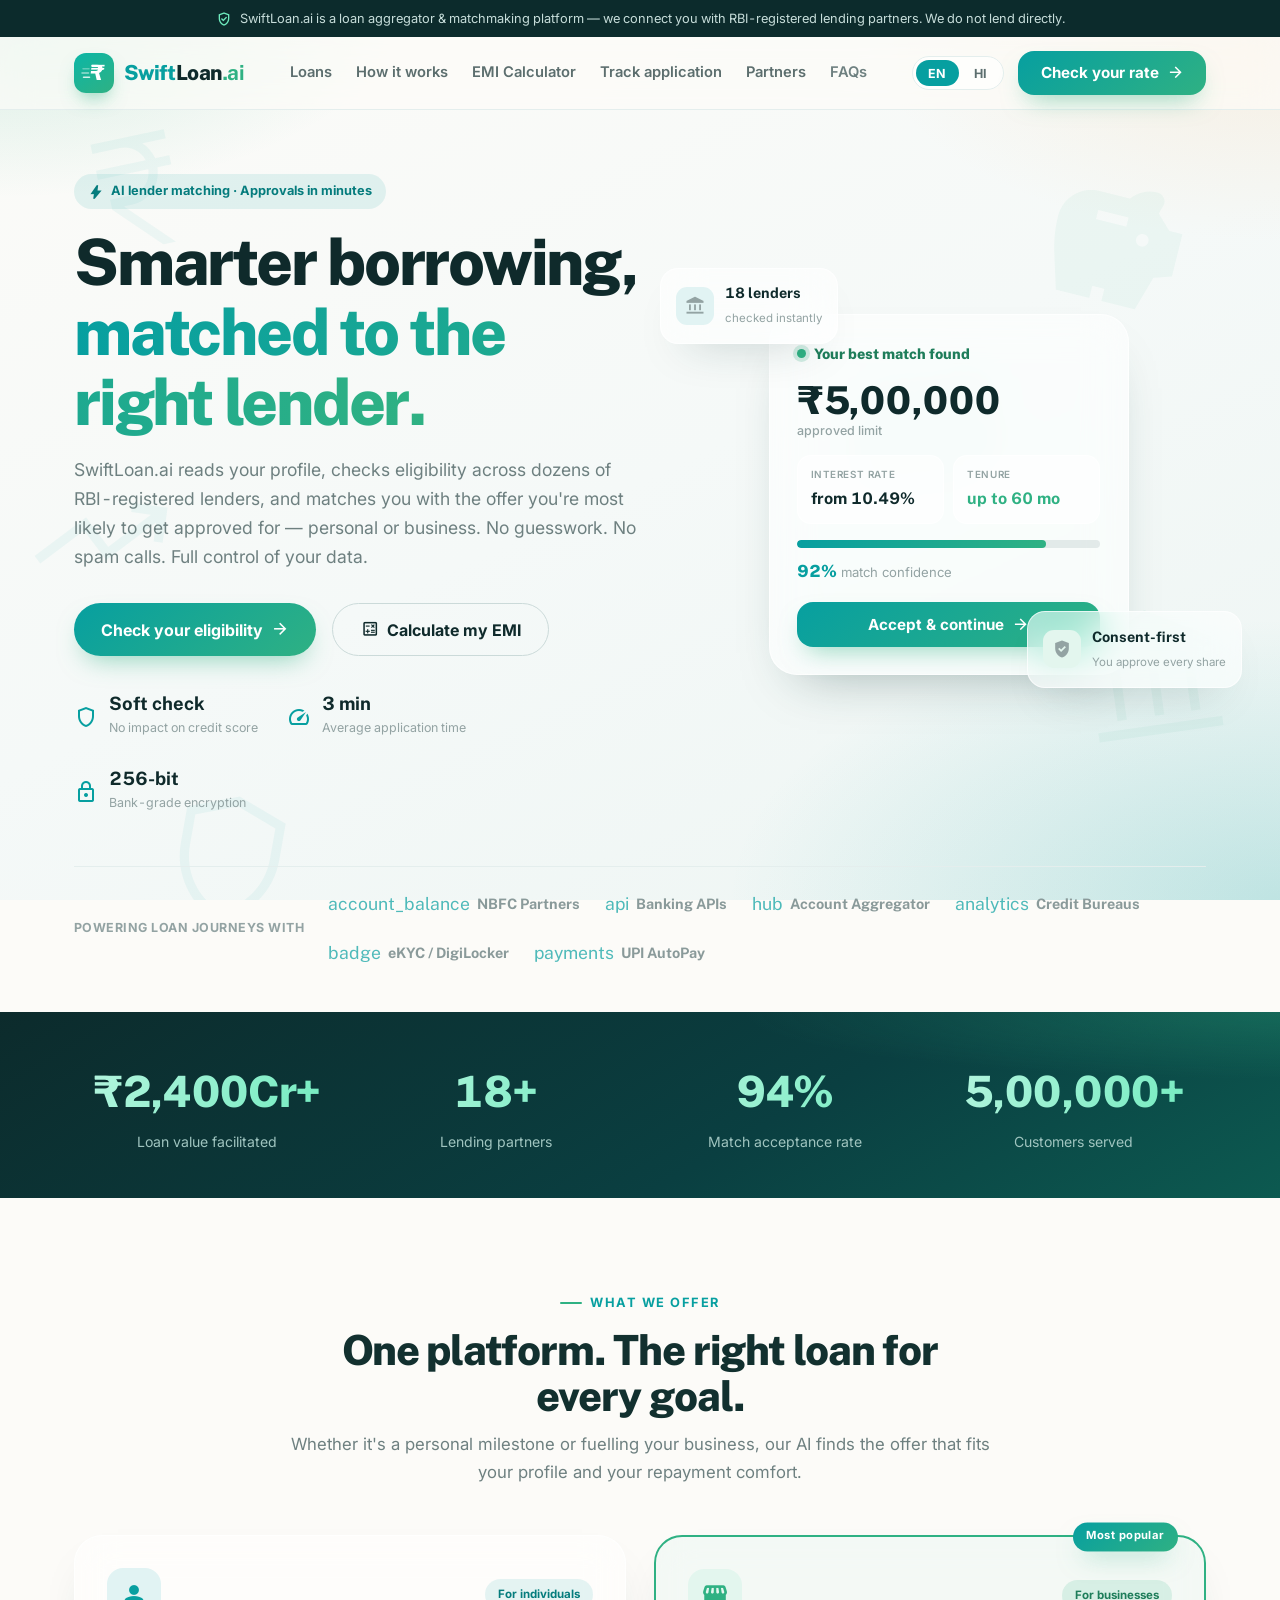
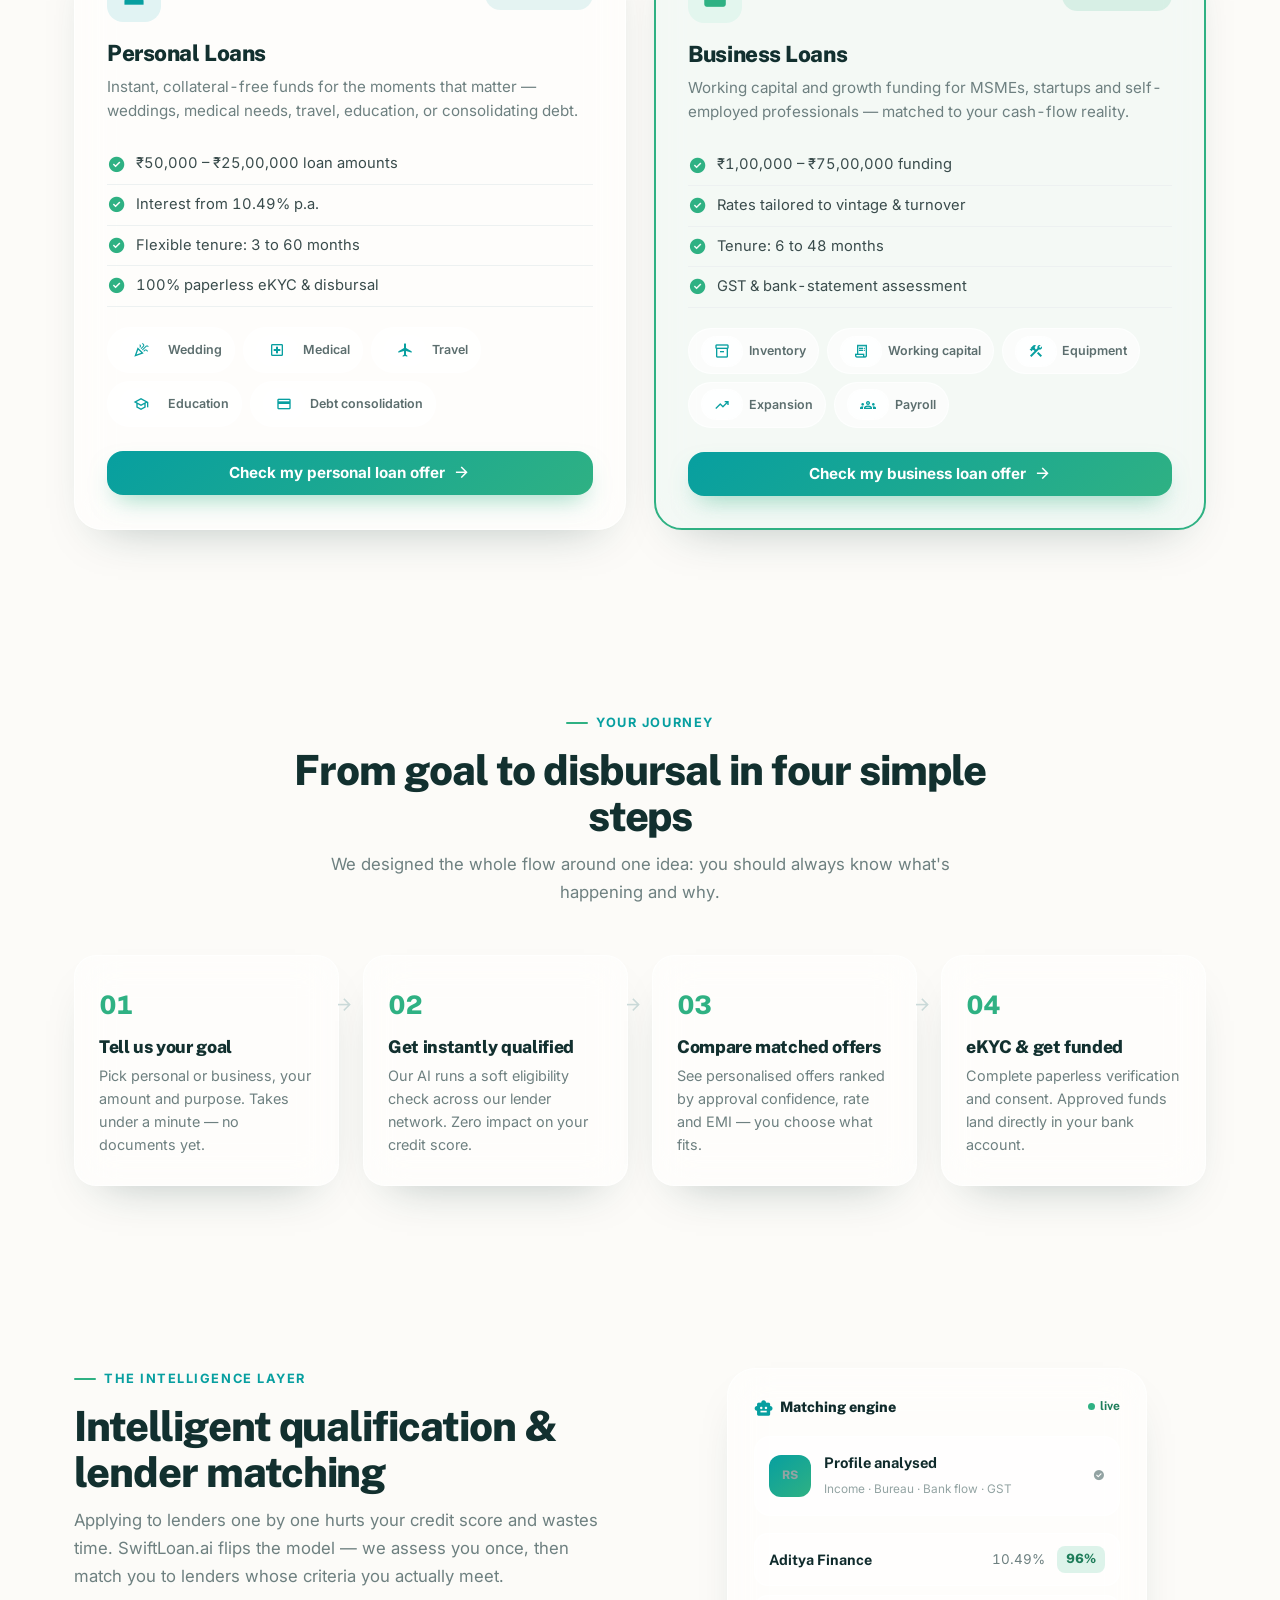
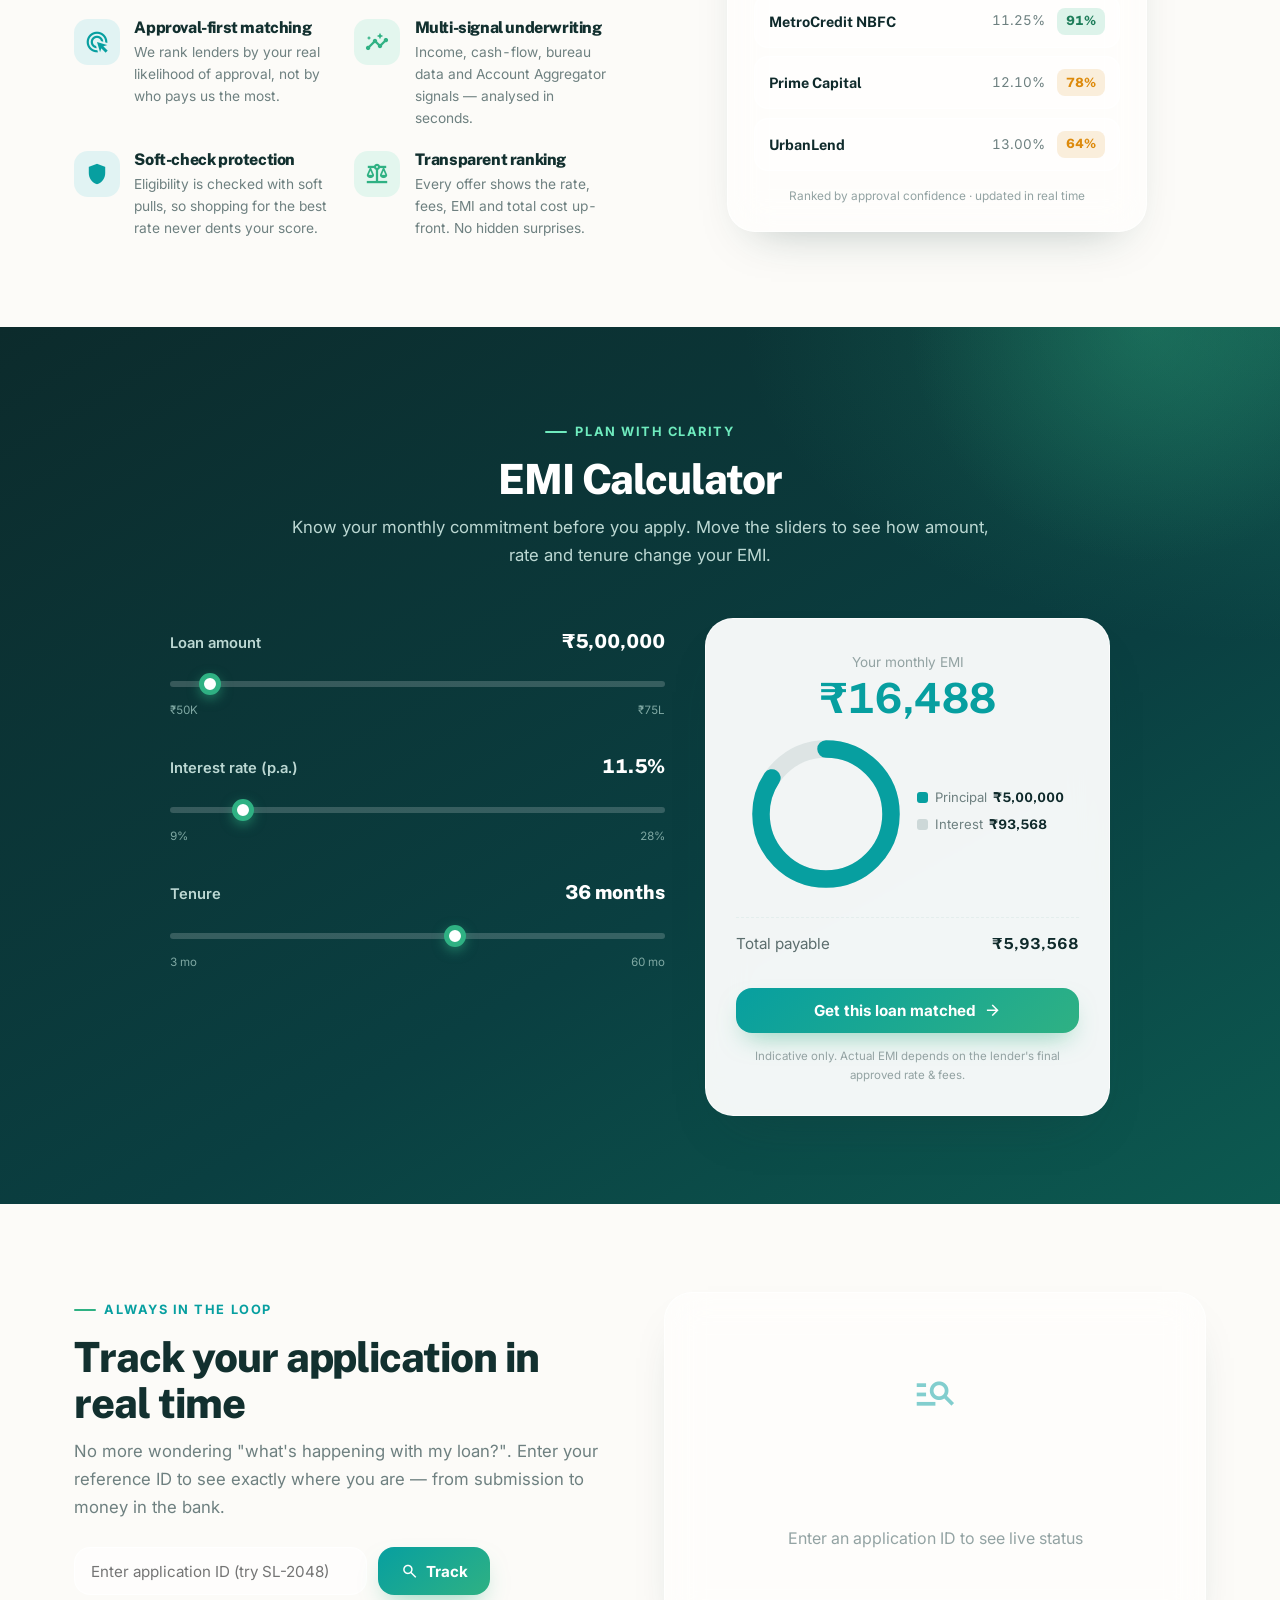
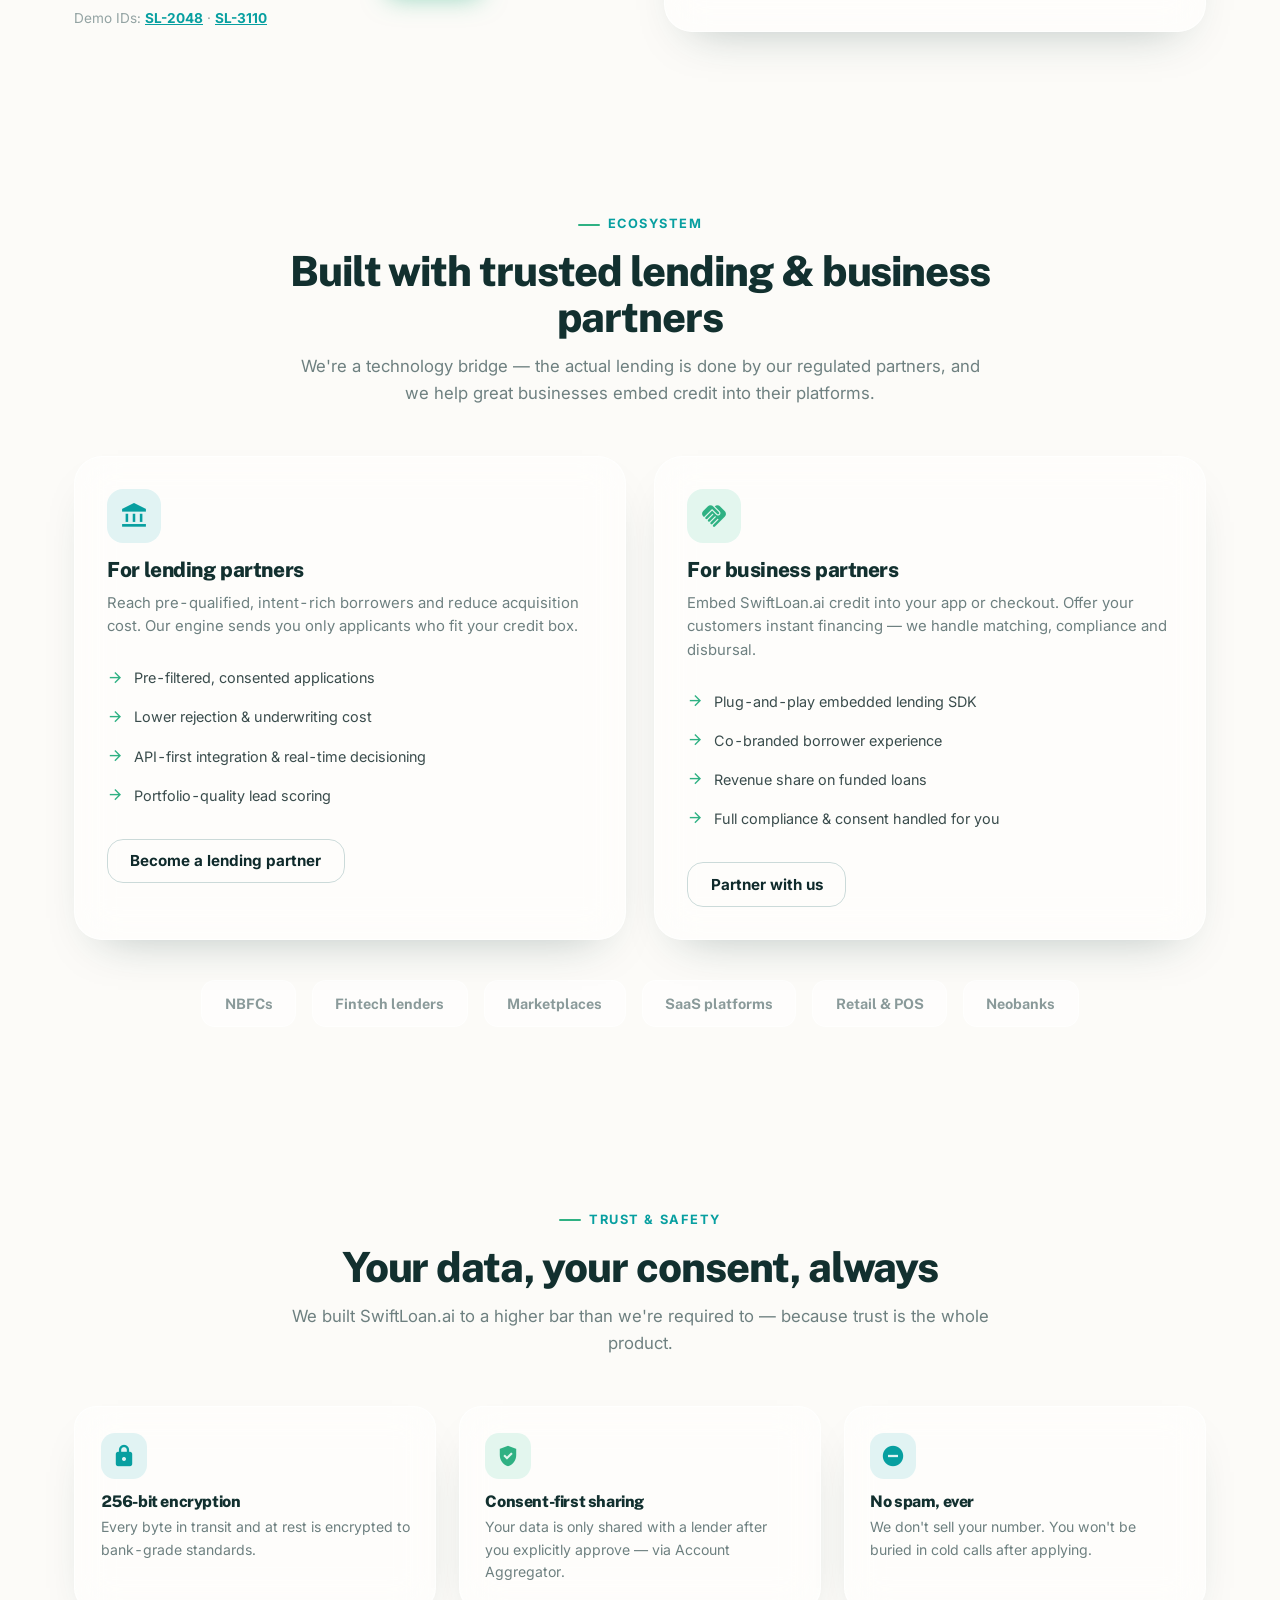
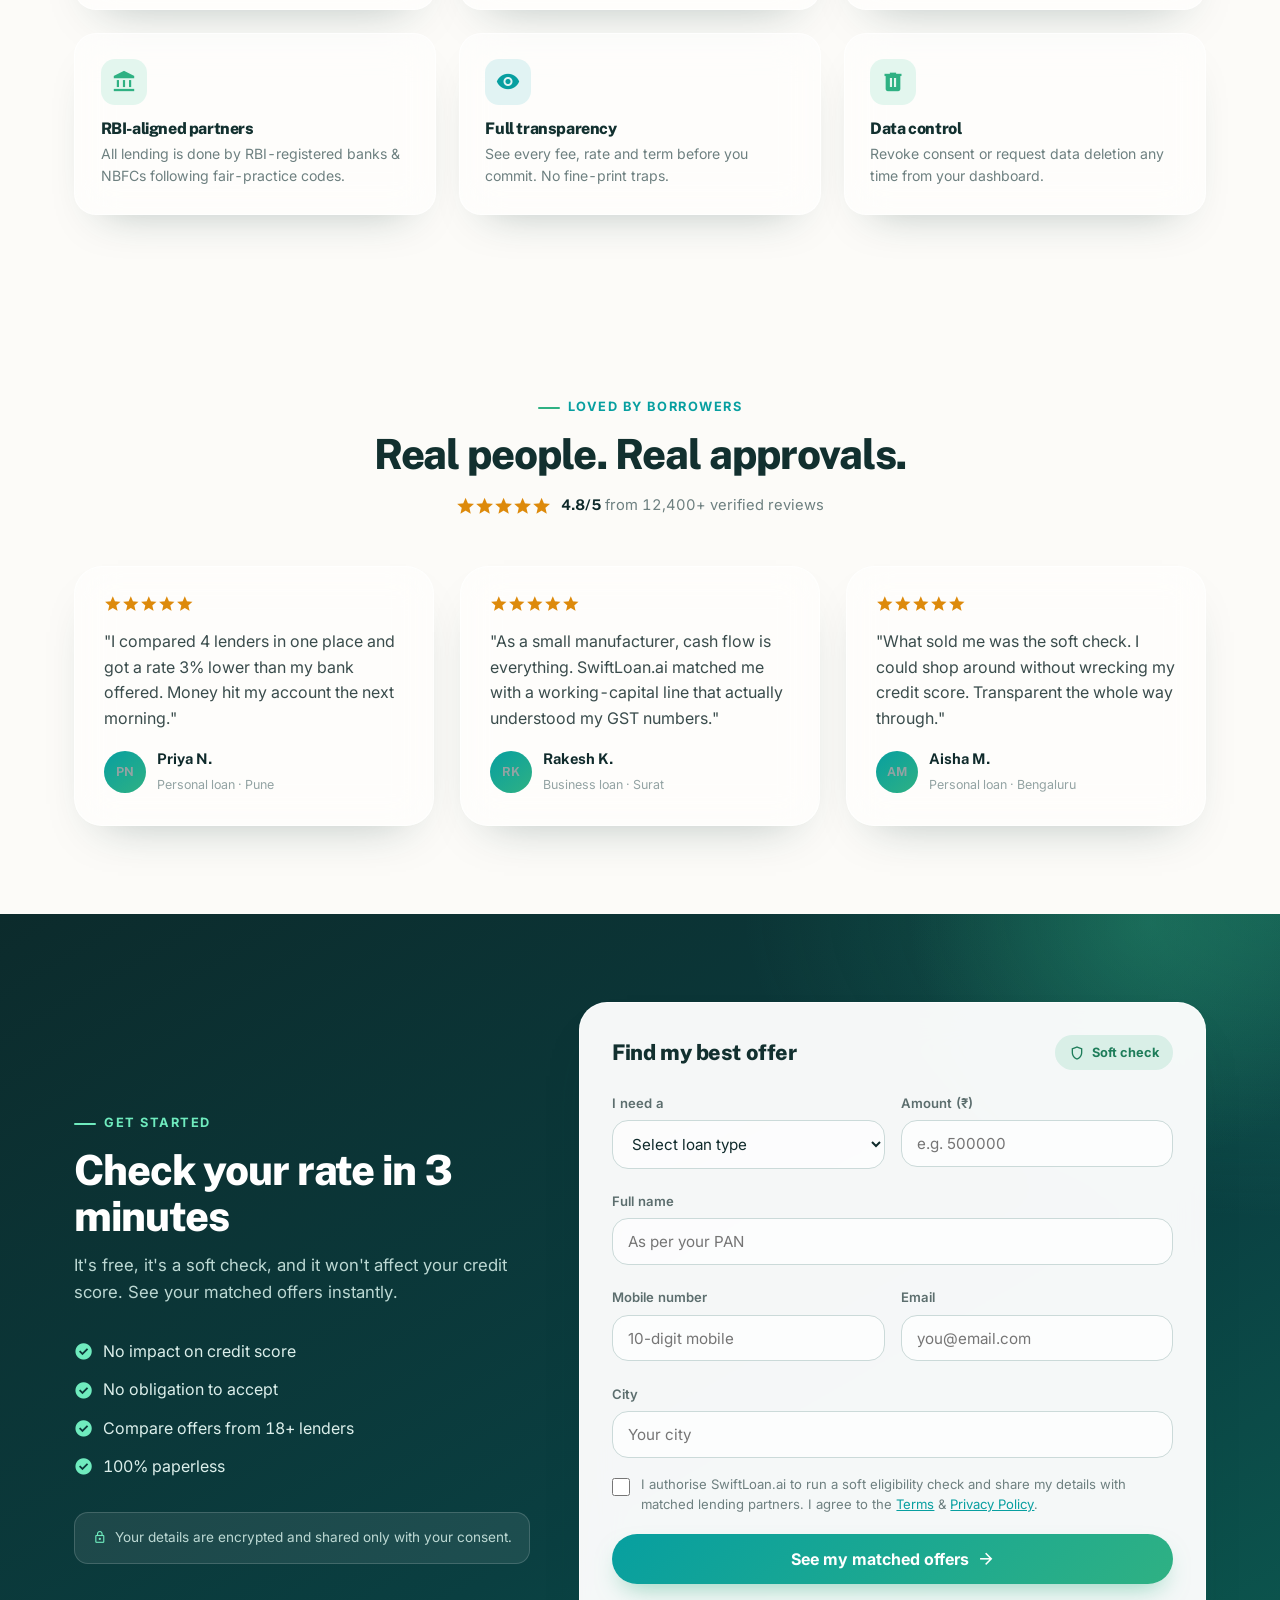
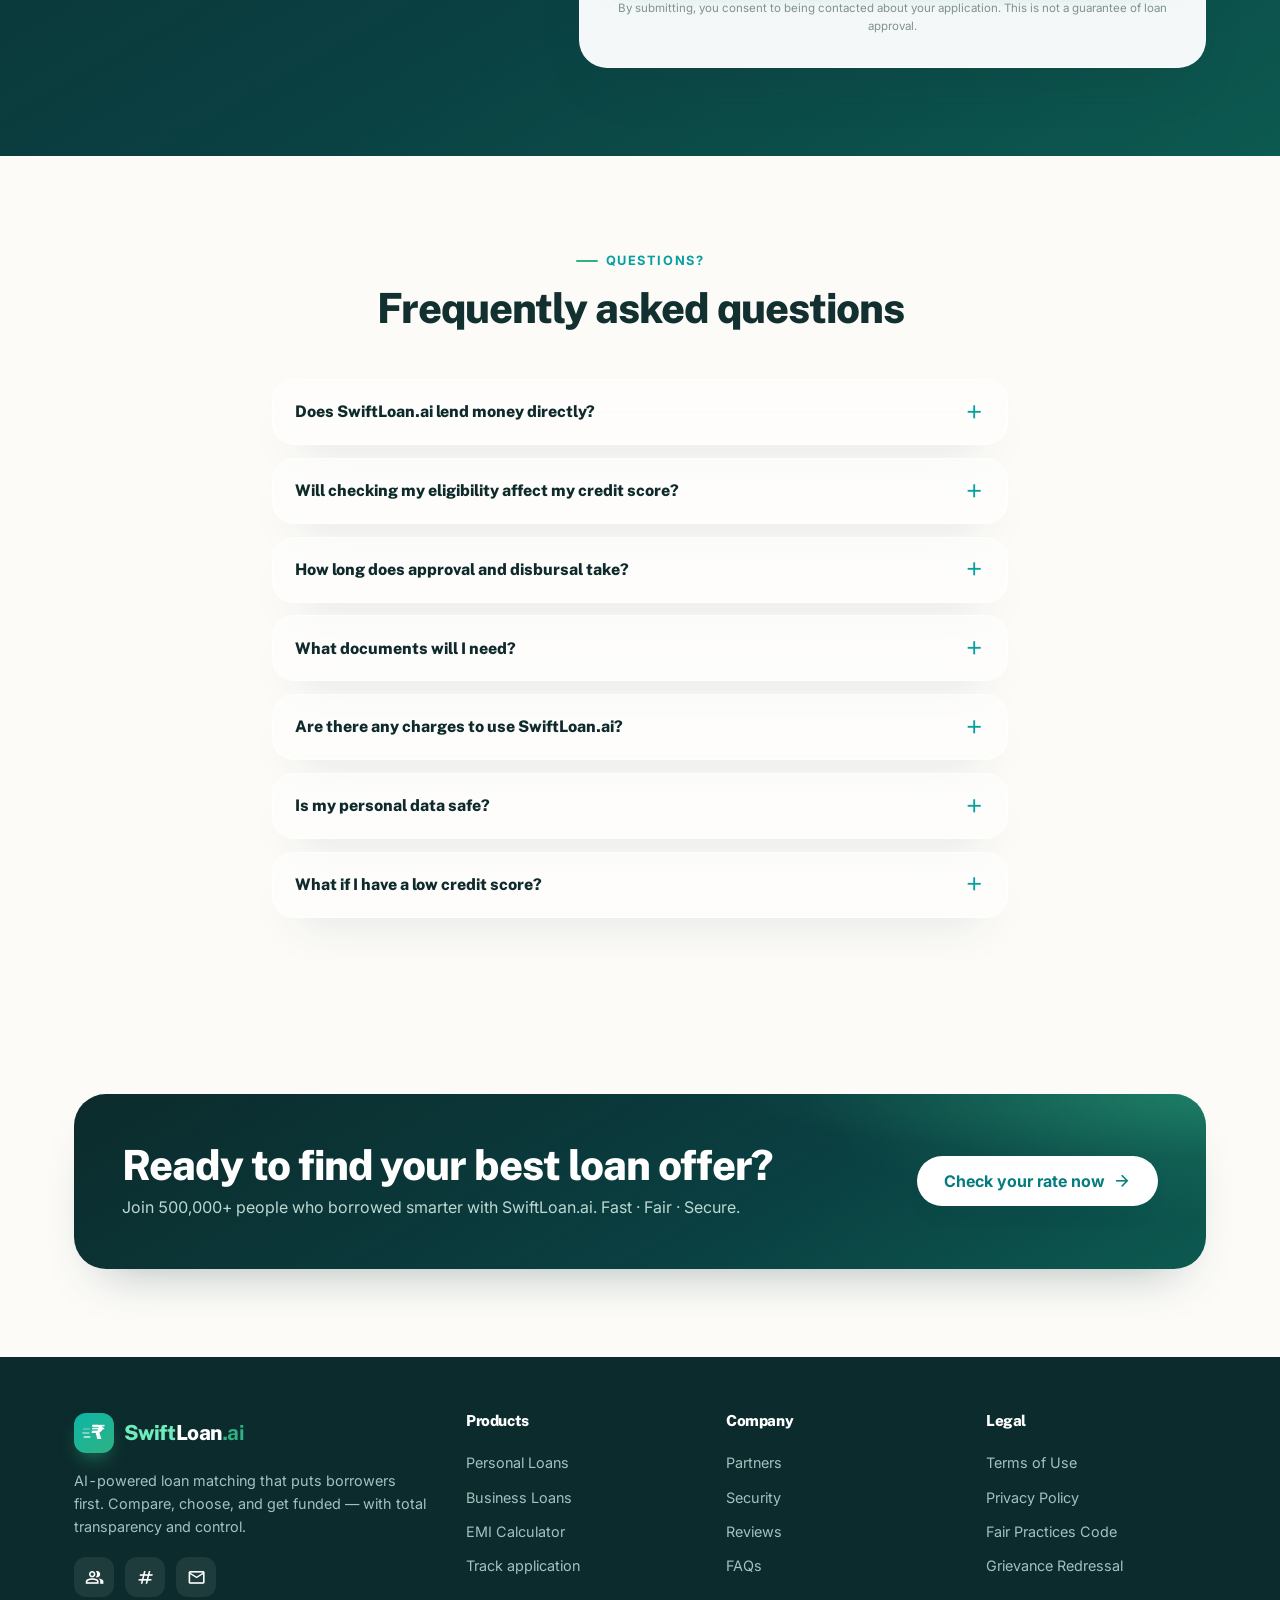
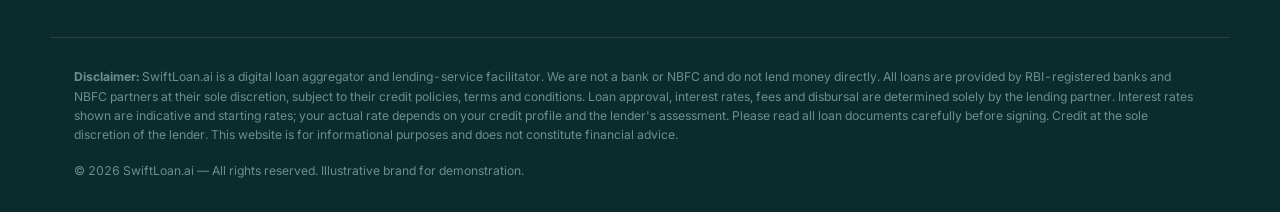
==== commit 508c3186: "Add 512x512 app icon (icon.png) and reference as apple-touch-icon / og:image Co-Authored-By: Claude " ====
--- a/index.html
+++ b/index.html
@@ -11,6 +11,8 @@
   <link href="https://fonts.googleapis.com/css2?family=Public+Sans:wght@400;500;600;700;800&family=Inter:wght@400;500;600;700&family=JetBrains+Mono:wght@400;500&display=swap" rel="stylesheet" />
   <link href="https://fonts.googleapis.com/css2?family=Material+Symbols+Outlined:opsz,wght,FILL,GRAD@20..48,100..700,0..1,-50..0&display=swap" rel="stylesheet" />
   <link rel="stylesheet" href="css/styles.css" />
+  <link rel="apple-touch-icon" href="icon.png" />
+  <meta property="og:image" content="icon.png" />
   <link rel="icon" href="data:image/svg+xml,%3Csvg xmlns='http://www.w3.org/2000/svg' viewBox='0 0 120 120'%3E%3Cdefs%3E%3ClinearGradient id='g' x1='0' y1='0' x2='1' y2='1'%3E%3Cstop offset='0' stop-color='%230CB6A6'/%3E%3Cstop offset='1' stop-color='%232FB183'/%3E%3C/linearGradient%3E%3C/defs%3E%3Crect width='120' height='120' rx='30' fill='url(%23g)'/%3E%3Cg stroke='white' stroke-linecap='round'%3E%3Cline x1='14' y1='52' x2='36' y2='52' stroke-width='7' opacity='.5'/%3E%3Cline x1='16' y1='72' x2='38' y2='72' stroke-width='7' opacity='.85'/%3E%3C/g%3E%3Ctext x='78' y='88' text-anchor='middle' fill='white' font-family='Arial,sans-serif' font-size='82' font-weight='bold'%3E₹%3C/text%3E%3C/svg%3E" />
 </head>
 <body>
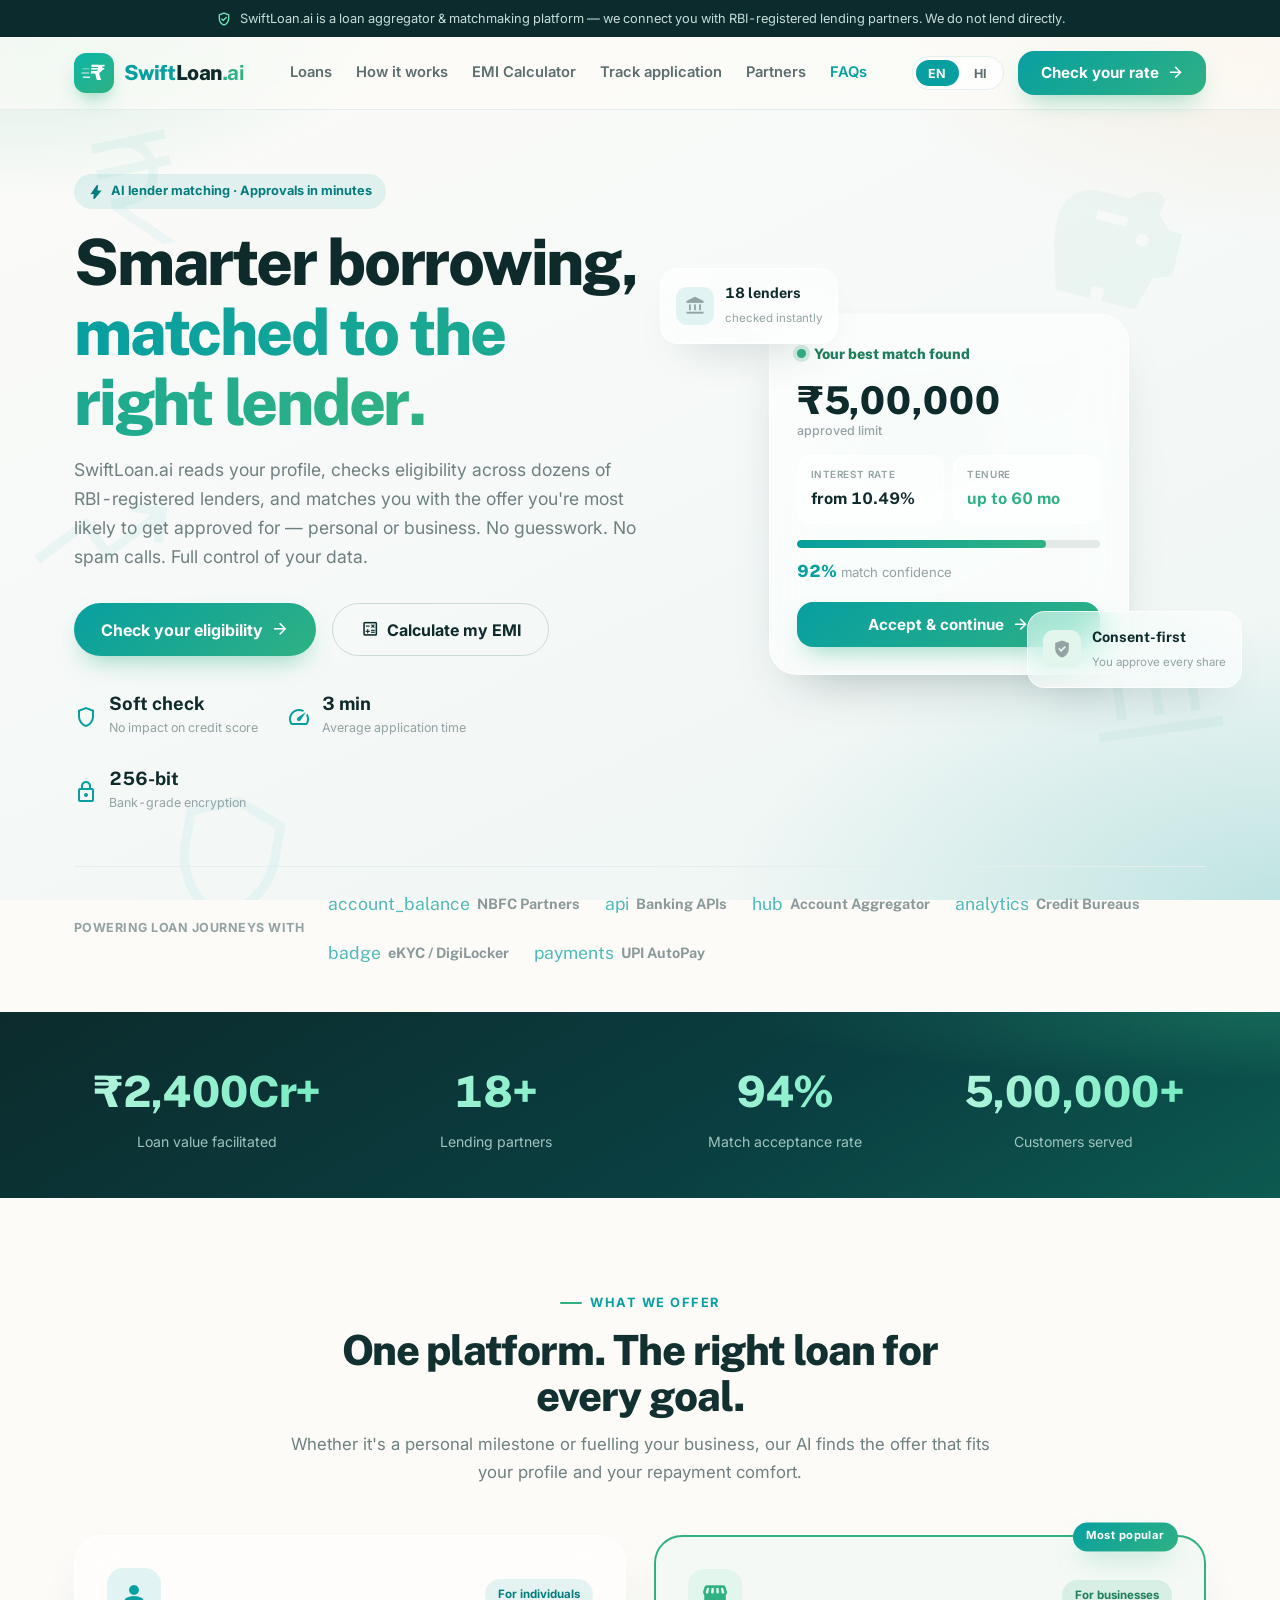
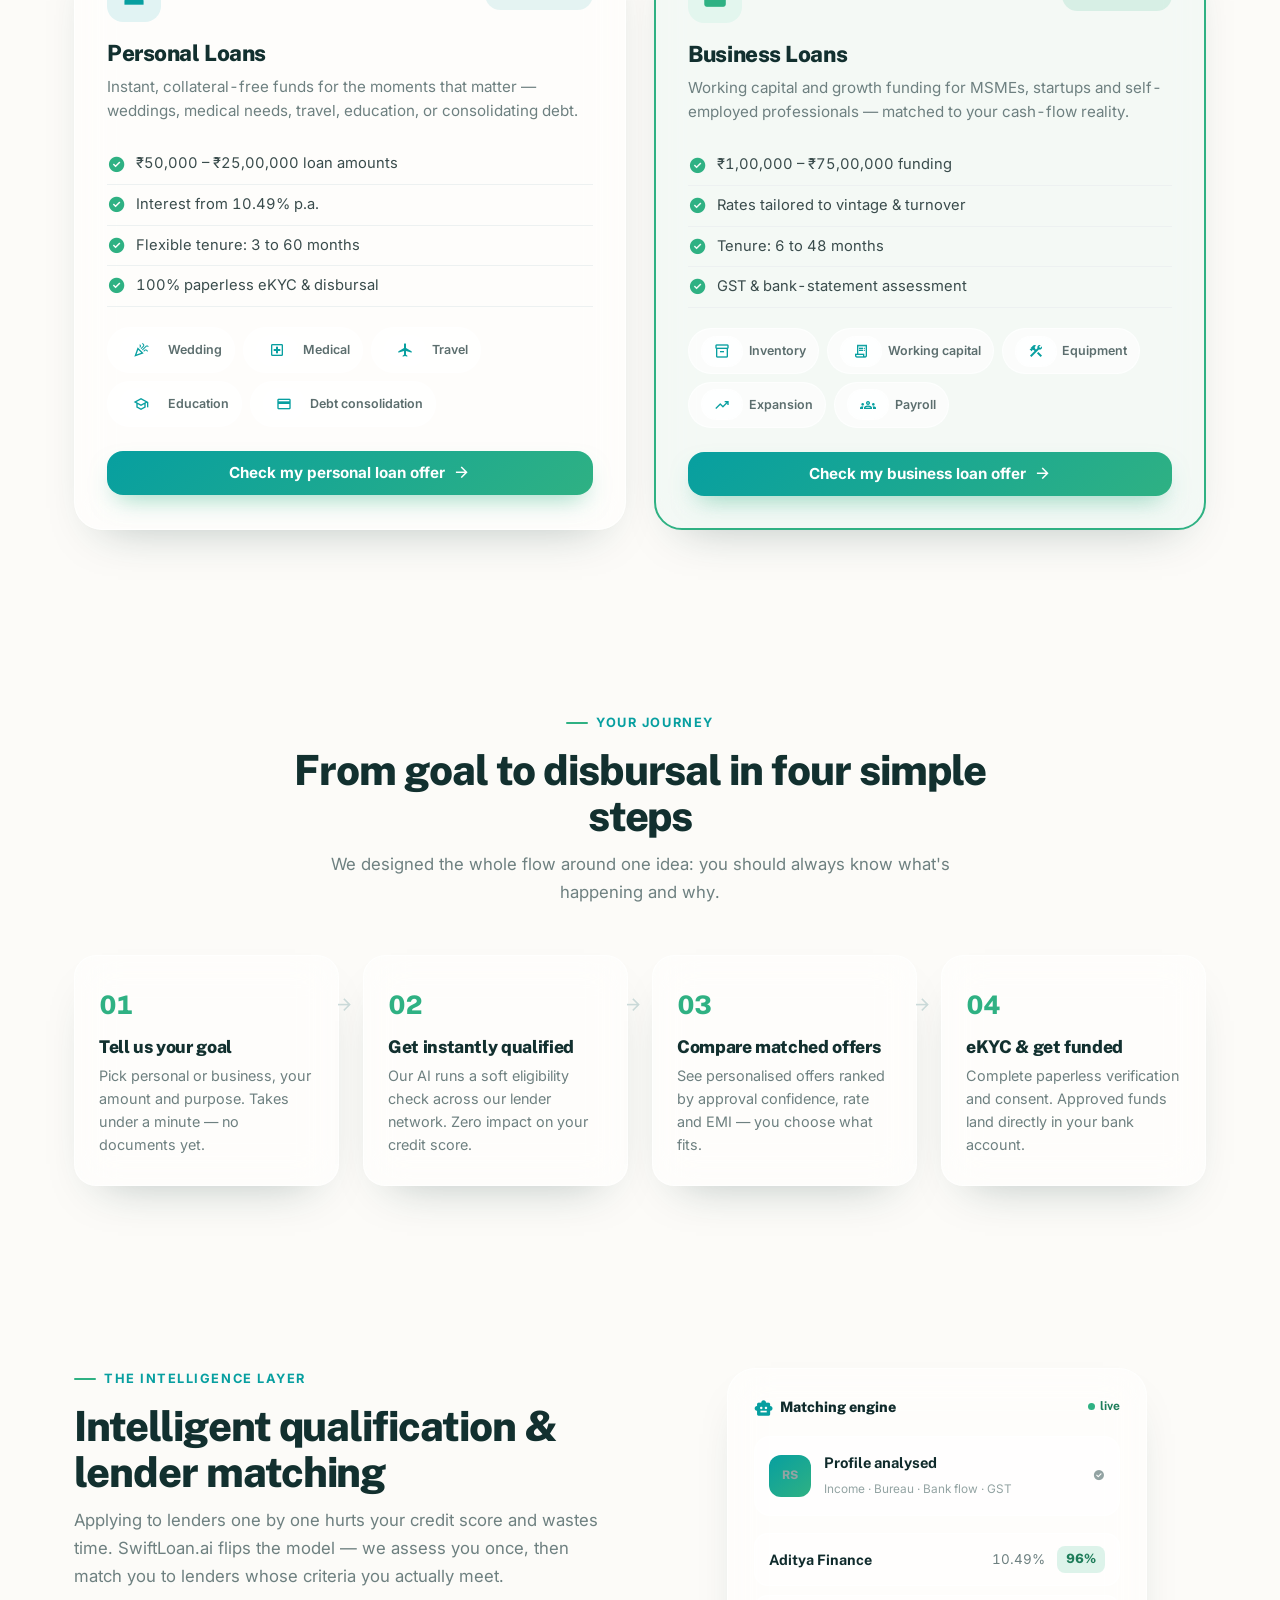
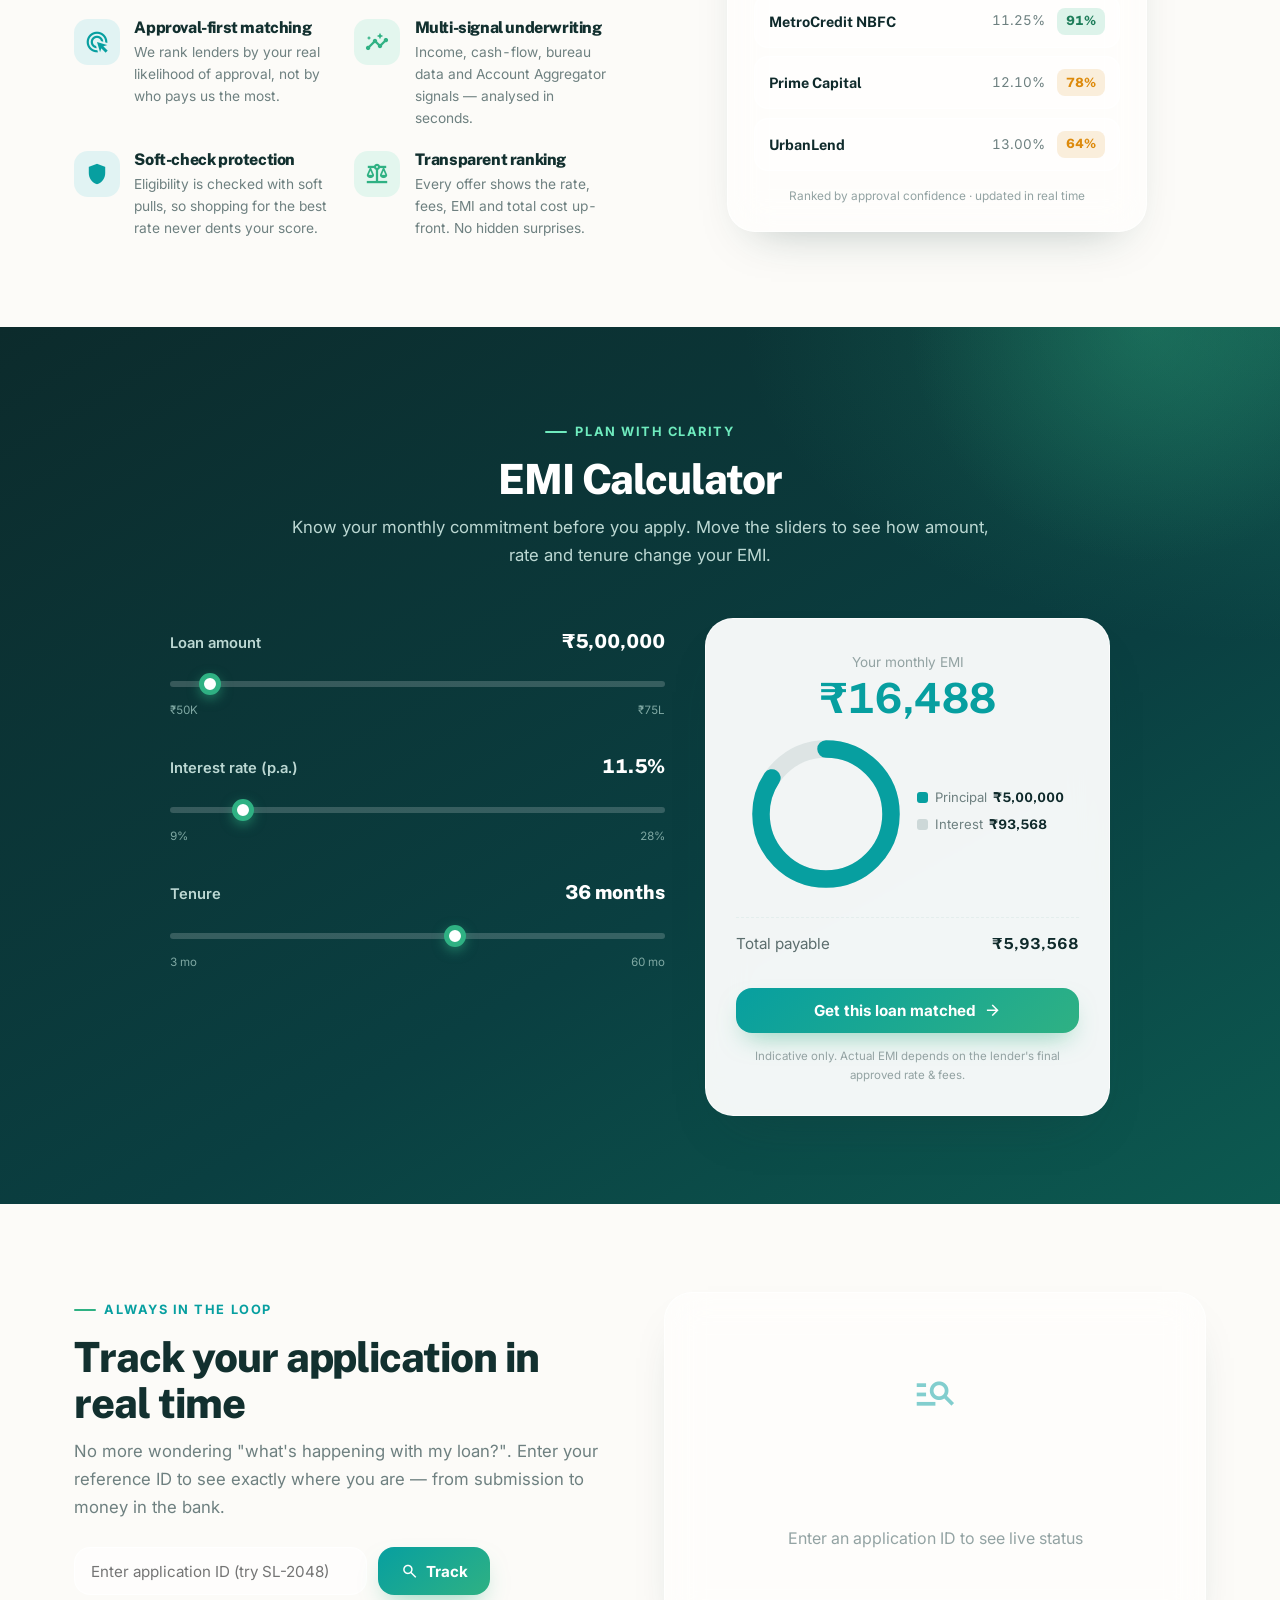
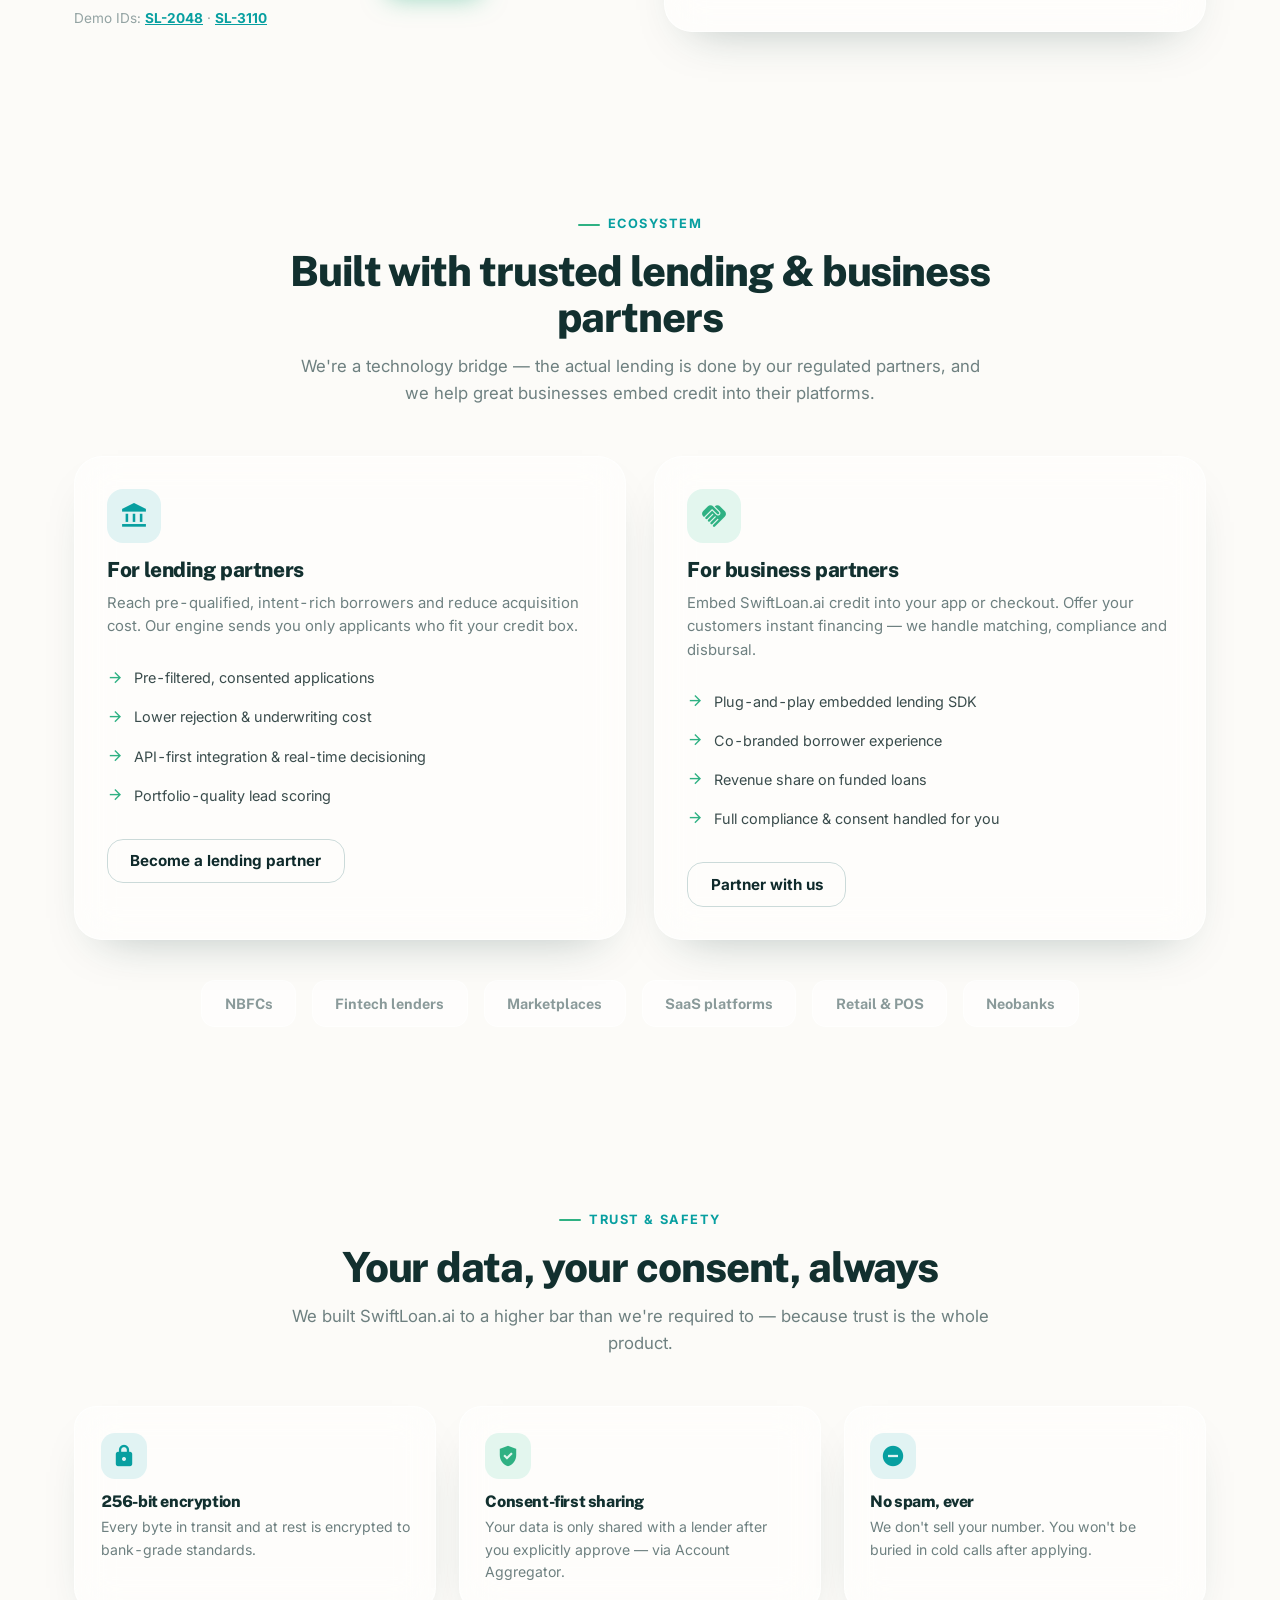
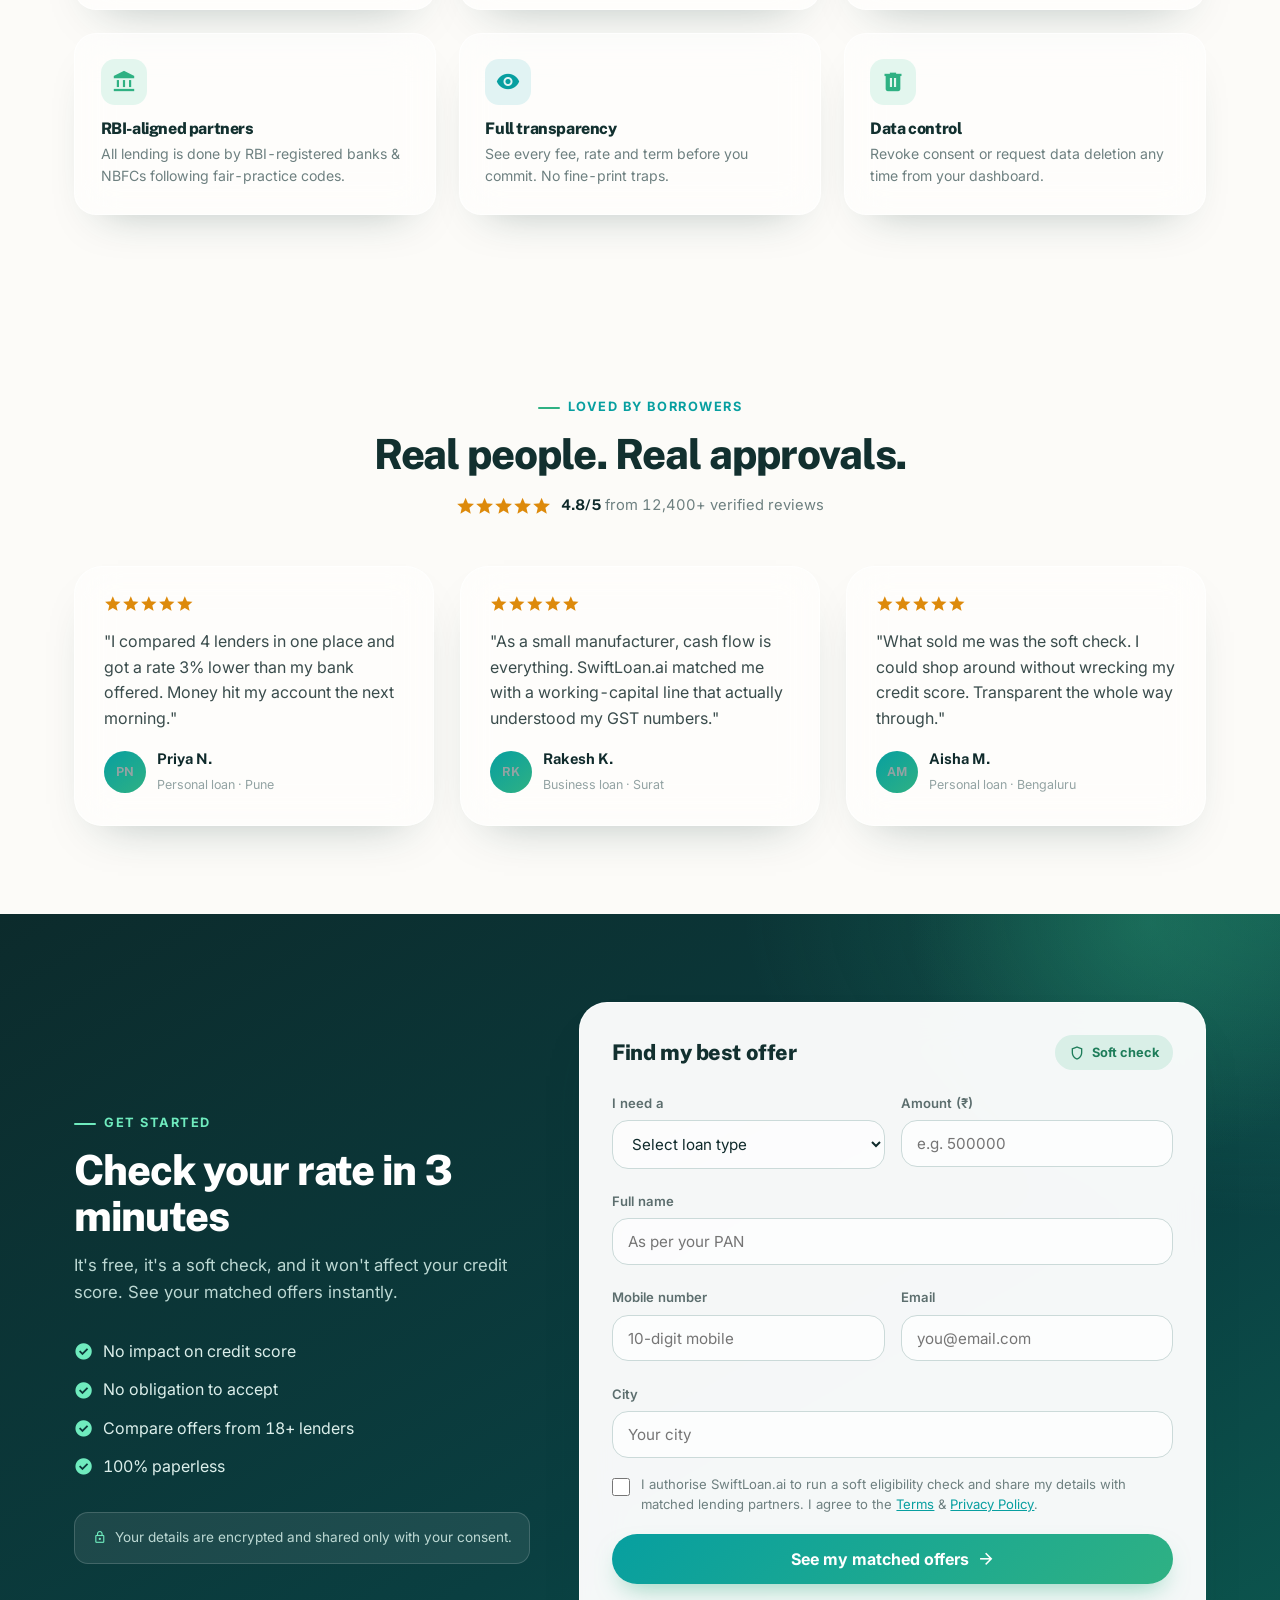
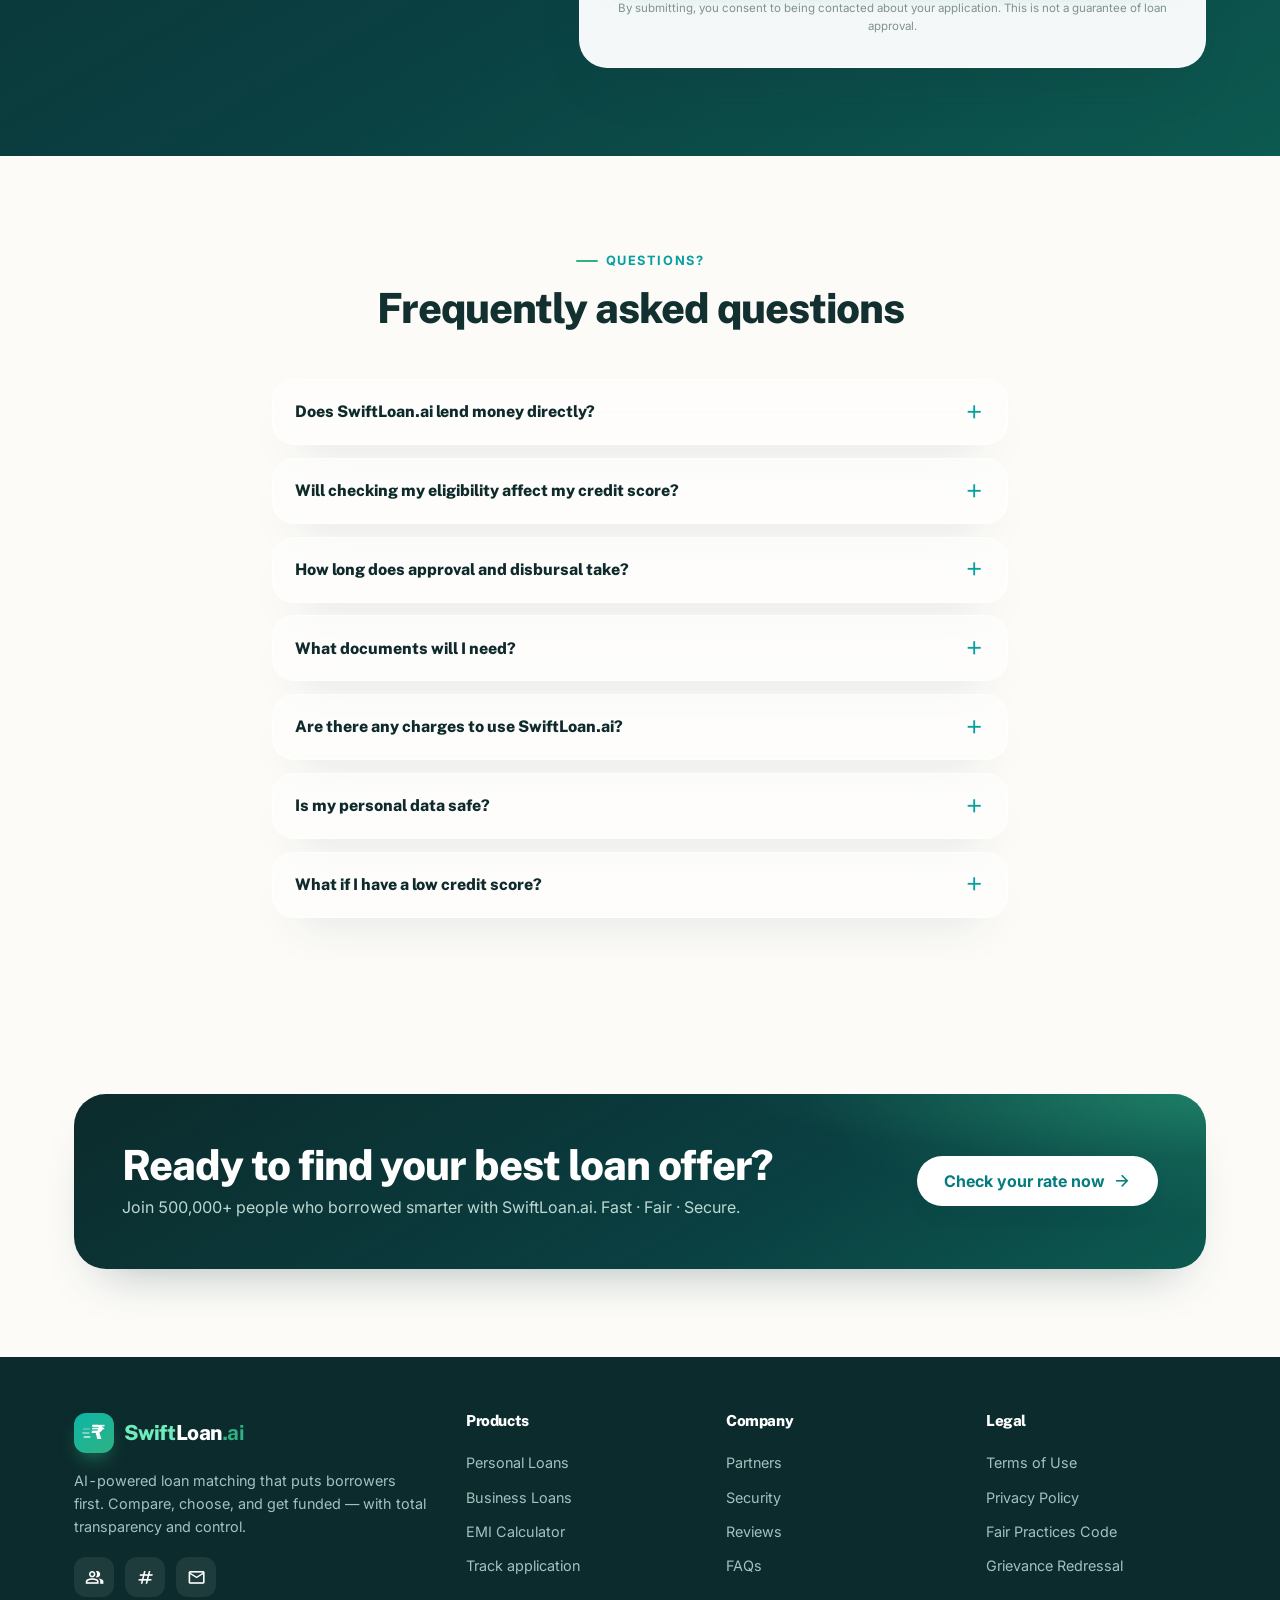
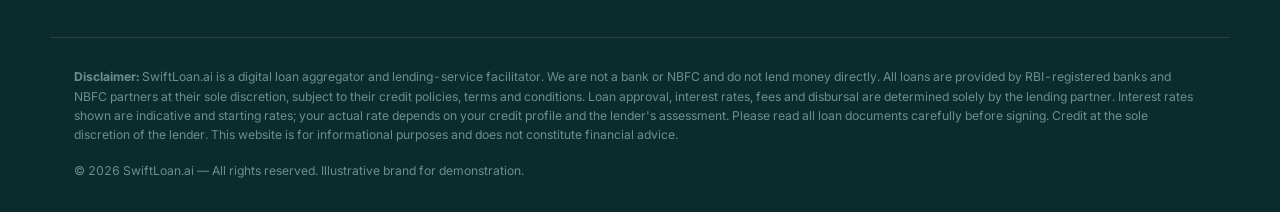
==== commit 420d7be0: "QA hardening: testable core module, unit tests, bug fixes & functional EN/HI - Extract pure logic to" ====
--- a/index.html
+++ b/index.html
@@ -53,13 +53,13 @@
       </a>
 
       <nav class="nav__links" id="navLinks" aria-label="Primary">
-        <a href="#services">Loans</a>
-        <a href="#how">How it works</a>
-        <a href="#calculator">EMI Calculator</a>
-        <a href="#track">Track application</a>
-        <a href="#partners">Partners</a>
-        <a href="#faq">FAQs</a>
-        <a href="#apply" class="btn btn--primary nav__cta-mobile">Get started</a>
+        <a href="#services" data-i18n="nav.loans">Loans</a>
+        <a href="#how" data-i18n="nav.how">How it works</a>
+        <a href="#calculator" data-i18n="nav.emi">EMI Calculator</a>
+        <a href="#track" data-i18n="nav.track">Track application</a>
+        <a href="#partners" data-i18n="nav.partners">Partners</a>
+        <a href="#faq" data-i18n="nav.faq">FAQs</a>
+        <a href="#apply" class="btn btn--primary nav__cta-mobile" data-i18n="nav.getStarted">Get started</a>
       </nav>
 
       <div class="nav__actions">
@@ -67,7 +67,7 @@
           <button class="langtoggle__btn is-active" data-lang="EN">EN</button>
           <button class="langtoggle__btn" data-lang="HI">HI</button>
         </div>
-        <a href="#apply" class="btn btn--primary">Check your rate <span class="msi">arrow_forward</span></a>
+        <a href="#apply" class="btn btn--primary" data-i18n="nav.checkRate">Check your rate <span class="msi">arrow_forward</span></a>
         <button class="nav__toggle" id="navToggle" aria-label="Toggle menu" aria-expanded="false">
           <span></span><span></span><span></span>
         </button>
@@ -81,46 +81,46 @@
     <section class="hero">
       <div class="container hero__grid">
         <div class="hero__copy">
-          <span class="pill"><span class="msi msi--fill">bolt</span> AI lender matching · Approvals in minutes</span>
-          <h1 class="hero__title">Smarter borrowing,<br><span class="grad-text">matched to the right lender.</span></h1>
-          <p class="hero__sub">
+          <span class="pill"><span class="msi msi--fill">bolt</span> <span data-i18n="hero.pill">AI lender matching · Approvals in minutes</span></span>
+          <h1 class="hero__title"><span data-i18n="hero.title1">Smarter borrowing,</span><br><span class="grad-text" data-i18n="hero.title2">matched to the right lender.</span></h1>
+          <p class="hero__sub" data-i18n="hero.sub">
             SwiftLoan.ai reads your profile, checks eligibility across dozens of RBI-registered
             lenders, and matches you with the offer you're most likely to get approved for —
             personal or business. No guesswork. No spam calls. Full control of your data.
           </p>
 
           <div class="hero__cta">
-            <a href="#apply" class="btn btn--primary btn--lg">Check your eligibility <span class="msi">arrow_forward</span></a>
-            <a href="#calculator" class="btn btn--secondary btn--lg"><span class="msi">calculate</span> Calculate my EMI</a>
+            <a href="#apply" class="btn btn--primary btn--lg" data-i18n="hero.cta1">Check your eligibility <span class="msi">arrow_forward</span></a>
+            <a href="#calculator" class="btn btn--secondary btn--lg"><span class="msi">calculate</span> <span data-i18n="hero.cta2">Calculate my EMI</span></a>
           </div>
 
           <ul class="hero__trust">
-            <li><span class="msi">shield</span><div><strong>Soft check</strong><span>No impact on credit score</span></div></li>
-            <li><span class="msi">speed</span><div><strong>3 min</strong><span>Average application time</span></div></li>
-            <li><span class="msi">lock</span><div><strong>256-bit</strong><span>Bank-grade encryption</span></div></li>
+            <li><span class="msi">shield</span><div><strong data-i18n="hero.trust1">Soft check</strong><span data-i18n="hero.trust1s">No impact on credit score</span></div></li>
+            <li><span class="msi">speed</span><div><strong data-i18n="hero.trust2">3 min</strong><span data-i18n="hero.trust2s">Average application time</span></div></li>
+            <li><span class="msi">lock</span><div><strong data-i18n="hero.trust3">256-bit</strong><span data-i18n="hero.trust3s">Bank-grade encryption</span></div></li>
           </ul>
         </div>
 
         <div class="hero__visual">
           <div class="glass float-card--main">
-            <div class="fc__head"><span class="fc__dot"></span> Your best match found</div>
-            <div class="fc__amount">₹5,00,000<span>approved limit</span></div>
+            <div class="fc__head"><span class="fc__dot"></span> <span data-i18n="fc.match">Your best match found</span></div>
+            <div class="fc__amount">₹5,00,000<span data-i18n="fc.limit">approved limit</span></div>
             <div class="fc__stats">
-              <div class="fc__stat"><span>Interest rate</span><b>from 10.49%</b></div>
-              <div class="fc__stat"><span>Tenure</span><b>up to 60 mo</b></div>
+              <div class="fc__stat"><span data-i18n="fc.rate">Interest rate</span><b>from 10.49%</b></div>
+              <div class="fc__stat"><span data-i18n="fc.tenure">Tenure</span><b>up to 60 mo</b></div>
             </div>
             <div class="fc__bar"><i style="width:82%"></i></div>
-            <div class="fc__match"><span class="fc__score">92%</span> match confidence</div>
-            <a href="#apply" class="btn btn--primary btn--block">Accept &amp; continue <span class="msi">arrow_forward</span></a>
+            <div class="fc__match"><span class="fc__score">92%</span> <span data-i18n="fc.conf">match confidence</span></div>
+            <a href="#apply" class="btn btn--primary btn--block" data-i18n="fc.accept">Accept &amp; continue <span class="msi">arrow_forward</span></a>
           </div>
 
           <div class="glass float-card--mini fc-mini-1">
             <span class="icon-tile icon-tile--teal"><span class="msi msi--fill">account_balance</span></span>
-            <div><b>18 lenders</b><span>checked instantly</span></div>
+            <div><b data-i18n="fc.lenders">18 lenders</b><span data-i18n="fc.checked">checked instantly</span></div>
           </div>
           <div class="glass float-card--mini fc-mini-2">
             <span class="icon-tile icon-tile--green"><span class="msi msi--fill">verified_user</span></span>
-            <div><b>Consent-first</b><span>You approve every share</span></div>
+            <div><b data-i18n="fc.consent">Consent-first</b><span data-i18n="fc.consentSub">You approve every share</span></div>
           </div>
         </div>
       </div>
@@ -144,10 +144,10 @@
     <!-- ============ STATS BAND ============ -->
     <section class="stats" aria-label="Key metrics">
       <div class="container stats__grid">
-        <div class="stat"><div class="stat__num" data-count="2400" data-suffix="Cr+">₹0</div><div class="stat__label">Loan value facilitated</div></div>
-        <div class="stat"><div class="stat__num" data-count="18" data-suffix="+">0</div><div class="stat__label">Lending partners</div></div>
-        <div class="stat"><div class="stat__num" data-count="94" data-suffix="%">0</div><div class="stat__label">Match acceptance rate</div></div>
-        <div class="stat"><div class="stat__num" data-count="500000" data-suffix="+">0</div><div class="stat__label">Customers served</div></div>
+        <div class="stat"><div class="stat__num" data-count="2400" data-suffix="Cr+">₹0</div><div class="stat__label" data-i18n="stats.1">Loan value facilitated</div></div>
+        <div class="stat"><div class="stat__num" data-count="18" data-suffix="+">0</div><div class="stat__label" data-i18n="stats.2">Lending partners</div></div>
+        <div class="stat"><div class="stat__num" data-count="94" data-suffix="%">0</div><div class="stat__label" data-i18n="stats.3">Match acceptance rate</div></div>
+        <div class="stat"><div class="stat__num" data-count="500000" data-suffix="+">0</div><div class="stat__label" data-i18n="stats.4">Customers served</div></div>
       </div>
     </section>
 
@@ -155,9 +155,9 @@
     <section class="section" id="services">
       <div class="container">
         <div class="section__head">
-          <span class="eyebrow">What we offer</span>
-          <h2>One platform. The right loan for every goal.</h2>
-          <p class="section__lead">Whether it's a personal milestone or fuelling your business, our AI finds the offer that fits your profile and your repayment comfort.</p>
+          <span class="eyebrow" data-i18n="sec.services.ey">What we offer</span>
+          <h2 data-i18n="sec.services.h">One platform. The right loan for every goal.</h2>
+          <p class="section__lead" data-i18n="sec.services.lead">Whether it's a personal milestone or fuelling your business, our AI finds the offer that fits your profile and your repayment comfort.</p>
         </div>
 
         <div class="services__grid">
@@ -165,9 +165,9 @@
           <article class="glass svc-card">
             <div class="svc-card__top">
               <span class="icon-tile icon-tile--teal icon-tile--lg"><span class="msi msi--fill">person</span></span>
-              <span class="tag">For individuals</span>
-            </div>
-            <h3>Personal Loans</h3>
+              <span class="tag" data-i18n="svc.personal.tag">For individuals</span>
+            </div>
+            <h3 data-i18n="svc.personal.title">Personal Loans</h3>
             <p>Instant, collateral-free funds for the moments that matter — weddings, medical needs, travel, education, or consolidating debt.</p>
             <ul class="svc-card__list">
               <li><span class="msi">check_circle</span> ₹50,000 – ₹25,00,000 loan amounts</li>
@@ -182,17 +182,17 @@
               <span><span class="msi">school</span> Education</span>
               <span><span class="msi">credit_card</span> Debt consolidation</span>
             </div>
-            <a href="#apply" class="btn btn--primary btn--block">Check my personal loan offer <span class="msi">arrow_forward</span></a>
+            <a href="#apply" data-loan="Personal Loan" class="btn btn--primary btn--block" data-i18n="svc.personal.cta">Check my personal loan offer <span class="msi">arrow_forward</span></a>
           </article>
 
           <!-- Business -->
           <article class="glass svc-card svc-card--feat">
-            <span class="ribbon">Most popular</span>
+            <span class="ribbon" data-i18n="svc.business.ribbon">Most popular</span>
             <div class="svc-card__top">
               <span class="icon-tile icon-tile--green icon-tile--lg"><span class="msi msi--fill">storefront</span></span>
-              <span class="tag tag--green">For businesses</span>
-            </div>
-            <h3>Business Loans</h3>
+              <span class="tag tag--green" data-i18n="svc.business.tag">For businesses</span>
+            </div>
+            <h3 data-i18n="svc.business.title">Business Loans</h3>
             <p>Working capital and growth funding for MSMEs, startups and self-employed professionals — matched to your cash-flow reality.</p>
             <ul class="svc-card__list">
               <li><span class="msi">check_circle</span> ₹1,00,000 – ₹75,00,000 funding</li>
@@ -207,7 +207,7 @@
               <span><span class="msi">trending_up</span> Expansion</span>
               <span><span class="msi">groups</span> Payroll</span>
             </div>
-            <a href="#apply" class="btn btn--primary btn--block">Check my business loan offer <span class="msi">arrow_forward</span></a>
+            <a href="#apply" data-loan="Business Loan" class="btn btn--primary btn--block" data-i18n="svc.business.cta">Check my business loan offer <span class="msi">arrow_forward</span></a>
           </article>
         </div>
       </div>
@@ -217,30 +217,30 @@
     <section class="section" id="how">
       <div class="container">
         <div class="section__head">
-          <span class="eyebrow">Your journey</span>
-          <h2>From goal to disbursal in four simple steps</h2>
-          <p class="section__lead">We designed the whole flow around one idea: you should always know what's happening and why.</p>
+          <span class="eyebrow" data-i18n="sec.how.ey">Your journey</span>
+          <h2 data-i18n="sec.how.h">From goal to disbursal in four simple steps</h2>
+          <p class="section__lead" data-i18n="sec.how.lead">We designed the whole flow around one idea: you should always know what's happening and why.</p>
         </div>
 
         <ol class="journey">
           <li class="glass journey__step">
             <div class="journey__num">01</div>
-            <h3>Tell us your goal</h3>
+            <h3 data-i18n="how.1t">Tell us your goal</h3>
             <p>Pick personal or business, your amount and purpose. Takes under a minute — no documents yet.</p>
           </li>
           <li class="glass journey__step">
             <div class="journey__num">02</div>
-            <h3>Get instantly qualified</h3>
+            <h3 data-i18n="how.2t">Get instantly qualified</h3>
             <p>Our AI runs a soft eligibility check across our lender network. Zero impact on your credit score.</p>
           </li>
           <li class="glass journey__step">
             <div class="journey__num">03</div>
-            <h3>Compare matched offers</h3>
+            <h3 data-i18n="how.3t">Compare matched offers</h3>
             <p>See personalised offers ranked by approval confidence, rate and EMI — you choose what fits.</p>
           </li>
           <li class="glass journey__step">
             <div class="journey__num">04</div>
-            <h3>eKYC &amp; get funded</h3>
+            <h3 data-i18n="how.4t">eKYC &amp; get funded</h3>
             <p>Complete paperless verification and consent. Approved funds land directly in your bank account.</p>
           </li>
         </ol>
@@ -251,26 +251,26 @@
     <section class="section" id="ai">
       <div class="container ai__grid">
         <div class="ai__copy">
-          <span class="eyebrow">The intelligence layer</span>
-          <h2>Intelligent qualification &amp; lender matching</h2>
-          <p class="section__lead">Applying to lenders one by one hurts your credit score and wastes time. SwiftLoan.ai flips the model — we assess you once, then match you to lenders whose criteria you actually meet.</p>
+          <span class="eyebrow" data-i18n="sec.ai.ey">The intelligence layer</span>
+          <h2 data-i18n="sec.ai.h">Intelligent qualification &amp; lender matching</h2>
+          <p class="section__lead" data-i18n="sec.ai.lead">Applying to lenders one by one hurts your credit score and wastes time. SwiftLoan.ai flips the model — we assess you once, then match you to lenders whose criteria you actually meet.</p>
 
           <div class="ai__feats">
             <div class="ai__feat">
               <span class="icon-tile icon-tile--teal"><span class="msi msi--fill">ads_click</span></span>
-              <div><h4>Approval-first matching</h4><p>We rank lenders by your real likelihood of approval, not by who pays us the most.</p></div>
+              <div><h4 data-i18n="ai.1t">Approval-first matching</h4><p>We rank lenders by your real likelihood of approval, not by who pays us the most.</p></div>
             </div>
             <div class="ai__feat">
               <span class="icon-tile icon-tile--green"><span class="msi msi--fill">insights</span></span>
-              <div><h4>Multi-signal underwriting</h4><p>Income, cash-flow, bureau data and Account Aggregator signals — analysed in seconds.</p></div>
+              <div><h4 data-i18n="ai.2t">Multi-signal underwriting</h4><p>Income, cash-flow, bureau data and Account Aggregator signals — analysed in seconds.</p></div>
             </div>
             <div class="ai__feat">
               <span class="icon-tile icon-tile--teal"><span class="msi msi--fill">shield</span></span>
-              <div><h4>Soft-check protection</h4><p>Eligibility is checked with soft pulls, so shopping for the best rate never dents your score.</p></div>
+              <div><h4 data-i18n="ai.3t">Soft-check protection</h4><p>Eligibility is checked with soft pulls, so shopping for the best rate never dents your score.</p></div>
             </div>
             <div class="ai__feat">
               <span class="icon-tile icon-tile--green"><span class="msi msi--fill">balance</span></span>
-              <div><h4>Transparent ranking</h4><p>Every offer shows the rate, fees, EMI and total cost up-front. No hidden surprises.</p></div>
+              <div><h4 data-i18n="ai.4t">Transparent ranking</h4><p>Every offer shows the rate, fees, EMI and total cost up-front. No hidden surprises.</p></div>
             </div>
           </div>
         </div>
@@ -302,27 +302,27 @@
     <section class="section section--dark" id="calculator">
       <div class="container">
         <div class="section__head section__head--light">
-          <span class="eyebrow eyebrow--light">Plan with clarity</span>
-          <h2>EMI Calculator</h2>
-          <p class="section__lead">Know your monthly commitment before you apply. Move the sliders to see how amount, rate and tenure change your EMI.</p>
+          <span class="eyebrow eyebrow--light" data-i18n="sec.calc.ey">Plan with clarity</span>
+          <h2 data-i18n="sec.calc.h">EMI Calculator</h2>
+          <p class="section__lead" data-i18n="sec.calc.lead">Know your monthly commitment before you apply. Move the sliders to see how amount, rate and tenure change your EMI.</p>
         </div>
 
         <div class="calc">
           <div class="calc__controls">
             <div class="calc__field">
-              <div class="calc__label"><label for="amount">Loan amount</label><output id="amountOut">₹5,00,000</output></div>
+              <div class="calc__label"><label for="amount" data-i18n="calc.amount">Loan amount</label><output id="amountOut">₹5,00,000</output></div>
               <input type="range" id="amount" min="50000" max="7500000" step="10000" value="500000" />
               <div class="calc__range"><span>₹50K</span><span>₹75L</span></div>
             </div>
 
             <div class="calc__field">
-              <div class="calc__label"><label for="rate">Interest rate (p.a.)</label><output id="rateOut">11.5%</output></div>
+              <div class="calc__label"><label for="rate" data-i18n="calc.rate">Interest rate (p.a.)</label><output id="rateOut">11.5%</output></div>
               <input type="range" id="rate" min="9" max="28" step="0.1" value="11.5" />
               <div class="calc__range"><span>9%</span><span>28%</span></div>
             </div>
 
             <div class="calc__field">
-              <div class="calc__label"><label for="tenure">Tenure</label><output id="tenureOut">36 months</output></div>
+              <div class="calc__label"><label for="tenure" data-i18n="calc.tenure">Tenure</label><output id="tenureOut">36 months</output></div>
               <input type="range" id="tenure" min="3" max="60" step="1" value="36" />
               <div class="calc__range"><span>3 mo</span><span>60 mo</span></div>
             </div>
@@ -330,7 +330,7 @@
 
           <div class="glass calc__result">
             <div class="calc__emi">
-              <span>Your monthly EMI</span>
+              <span data-i18n="calc.emiLabel">Your monthly EMI</span>
               <strong id="emiOut">₹16,489</strong>
             </div>
             <div class="calc__donut">
@@ -344,9 +344,9 @@
               </div>
             </div>
             <div class="calc__total">
-              <span>Total payable</span><strong id="totalOut">₹5,93,604</strong>
-            </div>
-            <a href="#apply" class="btn btn--primary btn--block">Get this loan matched <span class="msi">arrow_forward</span></a>
+              <span data-i18n="calc.total">Total payable</span><strong id="totalOut">₹5,93,604</strong>
+            </div>
+            <a href="#apply" class="btn btn--primary btn--block" data-i18n="calc.cta">Get this loan matched <span class="msi">arrow_forward</span></a>
             <p class="calc__note">Indicative only. Actual EMI depends on the lender's final approved rate &amp; fees.</p>
           </div>
         </div>
@@ -357,14 +357,14 @@
     <section class="section" id="track">
       <div class="container track__grid">
         <div class="track__copy">
-          <span class="eyebrow">Always in the loop</span>
-          <h2>Track your application in real time</h2>
-          <p class="section__lead">No more wondering "what's happening with my loan?". Enter your reference ID to see exactly where you are — from submission to money in the bank.</p>
+          <span class="eyebrow" data-i18n="sec.track.ey">Always in the loop</span>
+          <h2 data-i18n="sec.track.h">Track your application in real time</h2>
+          <p class="section__lead" data-i18n="sec.track.lead">No more wondering "what's happening with my loan?". Enter your reference ID to see exactly where you are — from submission to money in the bank.</p>
 
           <form class="track__form" id="trackForm" novalidate>
             <label for="appId" class="sr-only">Application ID</label>
-            <input type="text" id="appId" placeholder="Enter application ID (try SL-2048)" autocomplete="off" />
-            <button type="submit" class="btn btn--primary"><span class="msi">search</span> Track</button>
+            <input type="text" id="appId" placeholder="Enter application ID (try SL-2048)" data-i18n-ph="track.ph" autocomplete="off" />
+            <button type="submit" class="btn btn--primary" data-i18n="track.btn"><span class="msi">search</span> Track</button>
           </form>
           <p class="track__hint">Demo IDs: <button class="linkbtn" data-demo="SL-2048">SL-2048</button> · <button class="linkbtn" data-demo="SL-3110">SL-3110</button></p>
         </div>
@@ -393,15 +393,15 @@
     <section class="section" id="partners">
       <div class="container">
         <div class="section__head">
-          <span class="eyebrow">Ecosystem</span>
-          <h2>Built with trusted lending &amp; business partners</h2>
-          <p class="section__lead">We're a technology bridge — the actual lending is done by our regulated partners, and we help great businesses embed credit into their platforms.</p>
+          <span class="eyebrow" data-i18n="sec.partners.ey">Ecosystem</span>
+          <h2 data-i18n="sec.partners.h">Built with trusted lending &amp; business partners</h2>
+          <p class="section__lead" data-i18n="sec.partners.lead">We're a technology bridge — the actual lending is done by our regulated partners, and we help great businesses embed credit into their platforms.</p>
         </div>
 
         <div class="partners__cols">
           <div class="glass partners__col">
             <span class="icon-tile icon-tile--teal icon-tile--lg"><span class="msi msi--fill">account_balance</span></span>
-            <h3>For lending partners</h3>
+            <h3 data-i18n="partners.lend.title">For lending partners</h3>
             <p>Reach pre-qualified, intent-rich borrowers and reduce acquisition cost. Our engine sends you only applicants who fit your credit box.</p>
             <ul class="checklist">
               <li><span class="msi">arrow_forward</span> Pre-filtered, consented applications</li>
@@ -409,12 +409,12 @@
               <li><span class="msi">arrow_forward</span> API-first integration &amp; real-time decisioning</li>
               <li><span class="msi">arrow_forward</span> Portfolio-quality lead scoring</li>
             </ul>
-            <a href="#apply" class="btn btn--secondary">Become a lending partner</a>
+            <a href="#apply" class="btn btn--secondary" data-i18n="partners.lend.cta">Become a lending partner</a>
           </div>
 
           <div class="glass partners__col">
             <span class="icon-tile icon-tile--green icon-tile--lg"><span class="msi msi--fill">handshake</span></span>
-            <h3>For business partners</h3>
+            <h3 data-i18n="partners.biz.title">For business partners</h3>
             <p>Embed SwiftLoan.ai credit into your app or checkout. Offer your customers instant financing — we handle matching, compliance and disbursal.</p>
             <ul class="checklist">
               <li><span class="msi">arrow_forward</span> Plug-and-play embedded lending SDK</li>
@@ -422,7 +422,7 @@
               <li><span class="msi">arrow_forward</span> Revenue share on funded loans</li>
               <li><span class="msi">arrow_forward</span> Full compliance &amp; consent handled for you</li>
             </ul>
-            <a href="#apply" class="btn btn--secondary">Partner with us</a>
+            <a href="#apply" class="btn btn--secondary" data-i18n="partners.biz.cta">Partner with us</a>
           </div>
         </div>
 
@@ -436,18 +436,18 @@
     <section class="section" id="security">
       <div class="container">
         <div class="section__head">
-          <span class="eyebrow">Trust &amp; safety</span>
-          <h2>Your data, your consent, always</h2>
-          <p class="section__lead">We built SwiftLoan.ai to a higher bar than we're required to — because trust is the whole product.</p>
+          <span class="eyebrow" data-i18n="sec.security.ey">Trust &amp; safety</span>
+          <h2 data-i18n="sec.security.h">Your data, your consent, always</h2>
+          <p class="section__lead" data-i18n="sec.security.lead">We built SwiftLoan.ai to a higher bar than we're required to — because trust is the whole product.</p>
         </div>
 
         <div class="security__grid">
-          <div class="glass sec-card"><span class="icon-tile icon-tile--teal"><span class="msi msi--fill">lock</span></span><h4>256-bit encryption</h4><p>Every byte in transit and at rest is encrypted to bank-grade standards.</p></div>
-          <div class="glass sec-card"><span class="icon-tile icon-tile--green"><span class="msi msi--fill">verified_user</span></span><h4>Consent-first sharing</h4><p>Your data is only shared with a lender after you explicitly approve — via Account Aggregator.</p></div>
-          <div class="glass sec-card"><span class="icon-tile icon-tile--teal"><span class="msi msi--fill">do_not_disturb_on</span></span><h4>No spam, ever</h4><p>We don't sell your number. You won't be buried in cold calls after applying.</p></div>
-          <div class="glass sec-card"><span class="icon-tile icon-tile--green"><span class="msi msi--fill">account_balance</span></span><h4>RBI-aligned partners</h4><p>All lending is done by RBI-registered banks &amp; NBFCs following fair-practice codes.</p></div>
-          <div class="glass sec-card"><span class="icon-tile icon-tile--teal"><span class="msi msi--fill">visibility</span></span><h4>Full transparency</h4><p>See every fee, rate and term before you commit. No fine-print traps.</p></div>
-          <div class="glass sec-card"><span class="icon-tile icon-tile--green"><span class="msi msi--fill">delete</span></span><h4>Data control</h4><p>Revoke consent or request data deletion any time from your dashboard.</p></div>
+          <div class="glass sec-card"><span class="icon-tile icon-tile--teal"><span class="msi msi--fill">lock</span></span><h4 data-i18n="sec.1t">256-bit encryption</h4><p>Every byte in transit and at rest is encrypted to bank-grade standards.</p></div>
+          <div class="glass sec-card"><span class="icon-tile icon-tile--green"><span class="msi msi--fill">verified_user</span></span><h4 data-i18n="sec.2t">Consent-first sharing</h4><p>Your data is only shared with a lender after you explicitly approve — via Account Aggregator.</p></div>
+          <div class="glass sec-card"><span class="icon-tile icon-tile--teal"><span class="msi msi--fill">do_not_disturb_on</span></span><h4 data-i18n="sec.3t">No spam, ever</h4><p>We don't sell your number. You won't be buried in cold calls after applying.</p></div>
+          <div class="glass sec-card"><span class="icon-tile icon-tile--green"><span class="msi msi--fill">account_balance</span></span><h4 data-i18n="sec.4t">RBI-aligned partners</h4><p>All lending is done by RBI-registered banks &amp; NBFCs following fair-practice codes.</p></div>
+          <div class="glass sec-card"><span class="icon-tile icon-tile--teal"><span class="msi msi--fill">visibility</span></span><h4 data-i18n="sec.5t">Full transparency</h4><p>See every fee, rate and term before you commit. No fine-print traps.</p></div>
+          <div class="glass sec-card"><span class="icon-tile icon-tile--green"><span class="msi msi--fill">delete</span></span><h4 data-i18n="sec.6t">Data control</h4><p>Revoke consent or request data deletion any time from your dashboard.</p></div>
         </div>
       </div>
     </section>
@@ -456,8 +456,8 @@
     <section class="section" id="reviews">
       <div class="container">
         <div class="section__head">
-          <span class="eyebrow">Loved by borrowers</span>
-          <h2>Real people. Real approvals.</h2>
+          <span class="eyebrow" data-i18n="sec.reviews.ey">Loved by borrowers</span>
+          <h2 data-i18n="sec.reviews.h">Real people. Real approvals.</h2>
           <div class="rating">
             <span class="rating__stars"><span class="msi msi--fill">star</span><span class="msi msi--fill">star</span><span class="msi msi--fill">star</span><span class="msi msi--fill">star</span><span class="msi msi--fill">star</span></span>
             <span class="rating__text"><b>4.8/5</b> from 12,400+ verified reviews</span>
@@ -488,9 +488,9 @@
     <section class="section section--dark" id="apply">
       <div class="container apply__grid">
         <div class="apply__copy">
-          <span class="eyebrow eyebrow--light">Get started</span>
-          <h2>Check your rate in 3 minutes</h2>
-          <p class="section__lead">It's free, it's a soft check, and it won't affect your credit score. See your matched offers instantly.</p>
+          <span class="eyebrow eyebrow--light" data-i18n="sec.apply.ey">Get started</span>
+          <h2 data-i18n="sec.apply.h">Check your rate in 3 minutes</h2>
+          <p class="section__lead" data-i18n="sec.apply.lead">It's free, it's a soft check, and it won't affect your credit score. See your matched offers instantly.</p>
           <ul class="apply__points">
             <li><span class="msi msi--fill">check_circle</span> No impact on credit score</li>
             <li><span class="msi msi--fill">check_circle</span> No obligation to accept</li>
@@ -504,13 +504,13 @@
 
         <form class="glass apply__form" id="leadForm" novalidate>
           <div class="apply__form-head">
-            <h3>Find my best offer</h3>
+            <h3 data-i18n="apply.formhead">Find my best offer</h3>
             <span class="pill pill--soft"><span class="msi">shield</span> Soft check</span>
           </div>
 
           <div class="field-row">
             <div class="field">
-              <label for="loanType">I need a</label>
+              <label for="loanType" data-i18n="f.loanType">I need a</label>
               <select id="loanType" name="loanType" required>
                 <option value="">Select loan type</option>
                 <option value="Personal Loan">Personal Loan</option>
@@ -519,33 +519,33 @@
               <span class="err" data-for="loanType"></span>
             </div>
             <div class="field">
-              <label for="loanAmount">Amount (₹)</label>
+              <label for="loanAmount" data-i18n="f.loanAmount">Amount (₹)</label>
               <input type="number" id="loanAmount" name="loanAmount" min="50000" placeholder="e.g. 500000" required />
               <span class="err" data-for="loanAmount"></span>
             </div>
           </div>
 
           <div class="field">
-            <label for="fullName">Full name</label>
+            <label for="fullName" data-i18n="f.fullName">Full name</label>
             <input type="text" id="fullName" name="fullName" placeholder="As per your PAN" required />
             <span class="err" data-for="fullName"></span>
           </div>
 
           <div class="field-row">
             <div class="field">
-              <label for="phone">Mobile number</label>
+              <label for="phone" data-i18n="f.phone">Mobile number</label>
               <input type="tel" id="phone" name="phone" placeholder="10-digit mobile" required />
               <span class="err" data-for="phone"></span>
             </div>
             <div class="field">
-              <label for="email">Email</label>
+              <label for="email" data-i18n="f.email">Email</label>
               <input type="email" id="email" name="email" placeholder="you@email.com" required />
               <span class="err" data-for="email"></span>
             </div>
           </div>
 
           <div class="field field--city">
-            <label for="city">City</label>
+            <label for="city" data-i18n="f.city">City</label>
             <input type="text" id="city" name="city" placeholder="Your city" />
           </div>
 
@@ -555,7 +555,7 @@
           </label>
           <span class="err" data-for="consent"></span>
 
-          <button type="submit" class="btn btn--primary btn--lg btn--block" id="leadSubmit">See my matched offers <span class="msi">arrow_forward</span></button>
+          <button type="submit" class="btn btn--primary btn--lg btn--block" id="leadSubmit" data-i18n="apply.submit">See my matched offers <span class="msi">arrow_forward</span></button>
           <p class="apply__disclaimer">By submitting, you consent to being contacted about your application. This is not a guarantee of loan approval.</p>
 
           <div class="form-success" id="formSuccess" hidden>
@@ -571,8 +571,8 @@
     <section class="section" id="faq">
       <div class="container">
         <div class="section__head">
-          <span class="eyebrow">Questions?</span>
-          <h2>Frequently asked questions</h2>
+          <span class="eyebrow" data-i18n="sec.faq.ey">Questions?</span>
+          <h2 data-i18n="sec.faq.h">Frequently asked questions</h2>
         </div>
 
         <div class="faq" id="faqList">
@@ -615,10 +615,10 @@
           <div class="ctaband__glow" aria-hidden="true"></div>
           <div class="ctaband__inner">
             <div>
-              <h2>Ready to find your best loan offer?</h2>
-              <p>Join 500,000+ people who borrowed smarter with SwiftLoan.ai. Fast · Fair · Secure.</p>
-            </div>
-            <a href="#apply" class="btn btn--light btn--lg">Check your rate now <span class="msi">arrow_forward</span></a>
+              <h2 data-i18n="cta.h">Ready to find your best loan offer?</h2>
+              <p data-i18n="cta.p">Join 500,000+ people who borrowed smarter with SwiftLoan.ai. Fast · Fair · Secure.</p>
+            </div>
+            <a href="#apply" class="btn btn--light btn--lg" data-i18n="cta.btn">Check your rate now <span class="msi">arrow_forward</span></a>
           </div>
         </div>
       </div>
@@ -653,21 +653,21 @@
       </div>
 
       <div class="footer__col">
-        <h4>Products</h4>
+        <h4 data-i18n="footer.products">Products</h4>
         <a href="#services">Personal Loans</a>
         <a href="#services">Business Loans</a>
         <a href="#calculator">EMI Calculator</a>
         <a href="#track">Track application</a>
       </div>
       <div class="footer__col">
-        <h4>Company</h4>
+        <h4 data-i18n="footer.company">Company</h4>
         <a href="#partners">Partners</a>
         <a href="#security">Security</a>
         <a href="#reviews">Reviews</a>
         <a href="#faq">FAQs</a>
       </div>
       <div class="footer__col">
-        <h4>Legal</h4>
+        <h4 data-i18n="footer.legal">Legal</h4>
         <a href="#" onclick="return false">Terms of Use</a>
         <a href="#" onclick="return false">Privacy Policy</a>
         <a href="#" onclick="return false">Fair Practices Code</a>
@@ -684,6 +684,8 @@
   <!-- back to top -->
   <button class="totop" id="toTop" aria-label="Back to top"><span class="msi">arrow_upward</span></button>
 
+  <script src="js/core.js"></script>
+  <script src="js/i18n.js"></script>
   <script src="js/main.js"></script>
 </body>
 </html>
--- a/css/styles.css
+++ b/css/styles.css
@@ -162,6 +162,7 @@
 .nav__links{display:flex;align-items:center;gap:1.5rem}
 .nav__links a{font-weight:600;font-size:.92rem;color:var(--sub);transition:color .18s}
 .nav__links a:hover{color:var(--teal)}
+.nav__links a.is-active{color:var(--teal)}
 .nav__cta-mobile{display:none}
 .nav__actions{display:flex;align-items:center;gap:.9rem}
 .langtoggle{display:flex;gap:2px;background:rgba(255,255,255,.7);border:1px solid var(--border);border-radius:var(--pill);padding:3px}
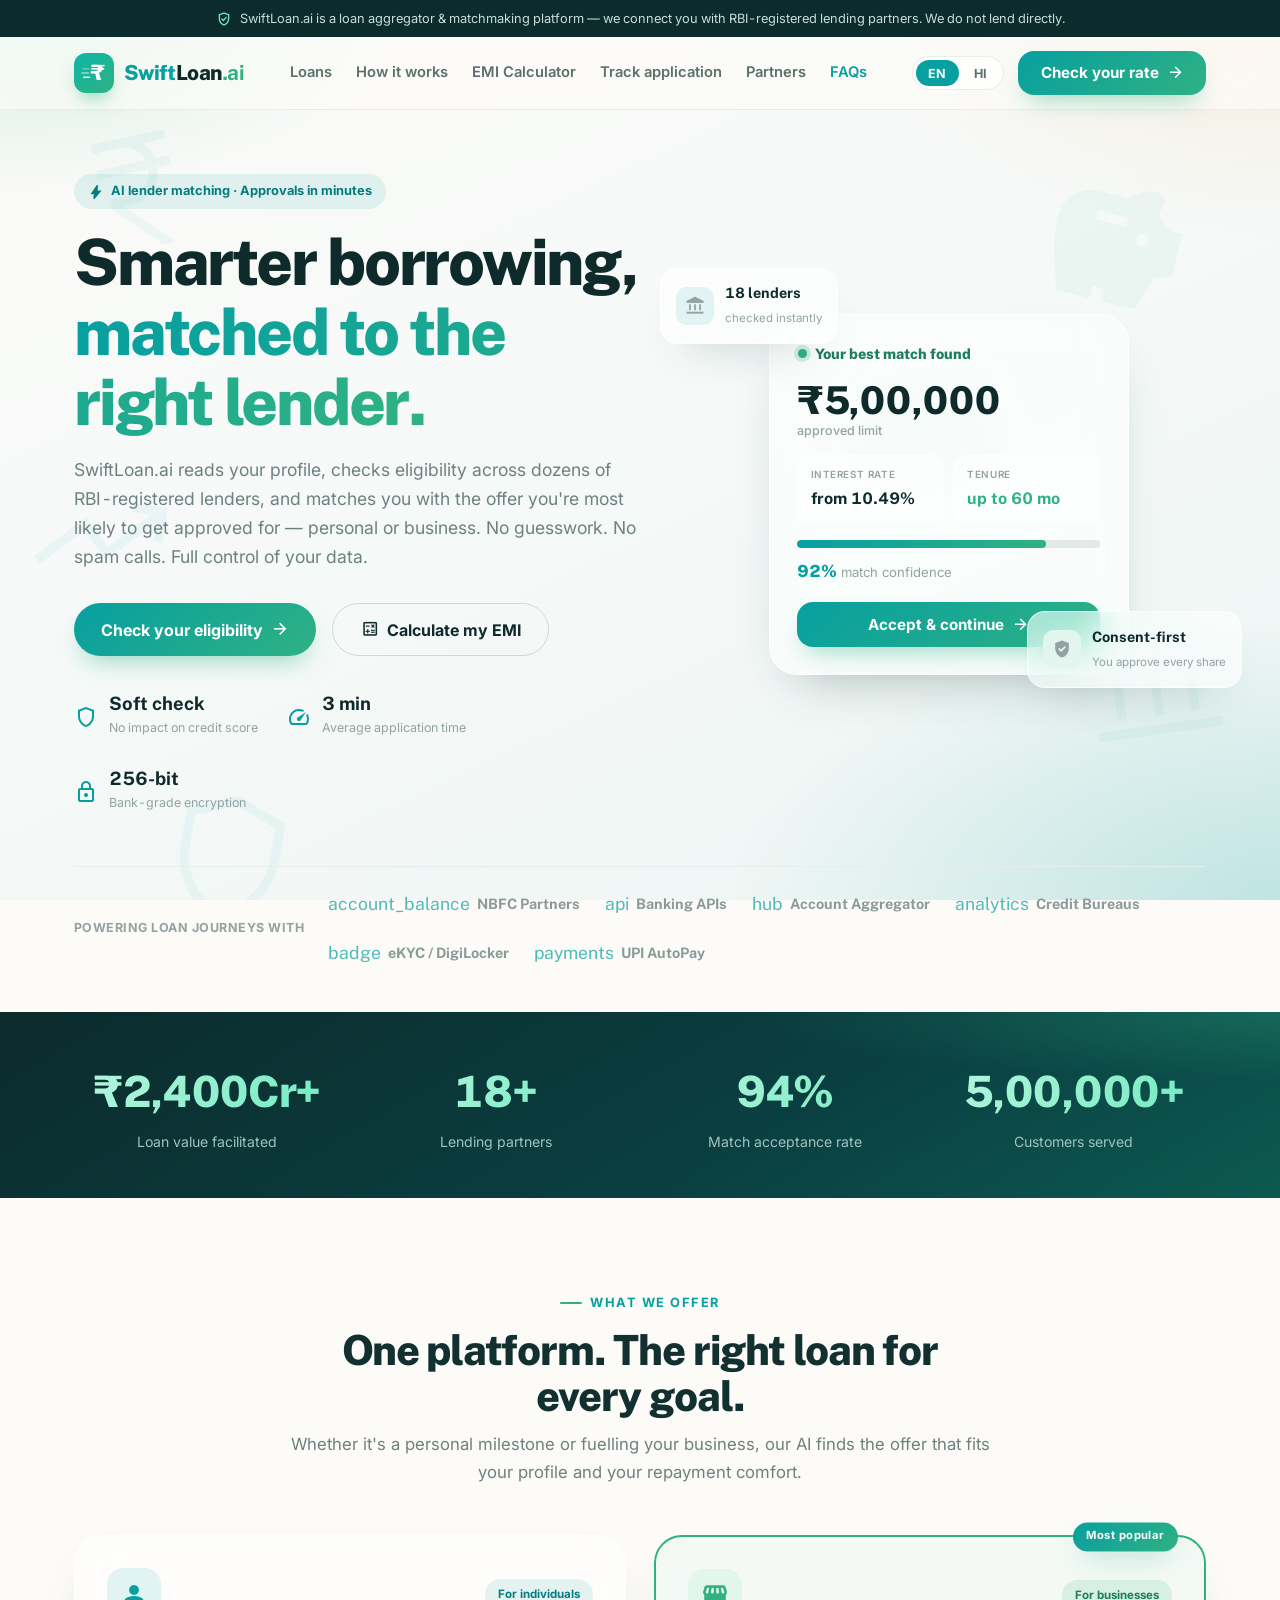
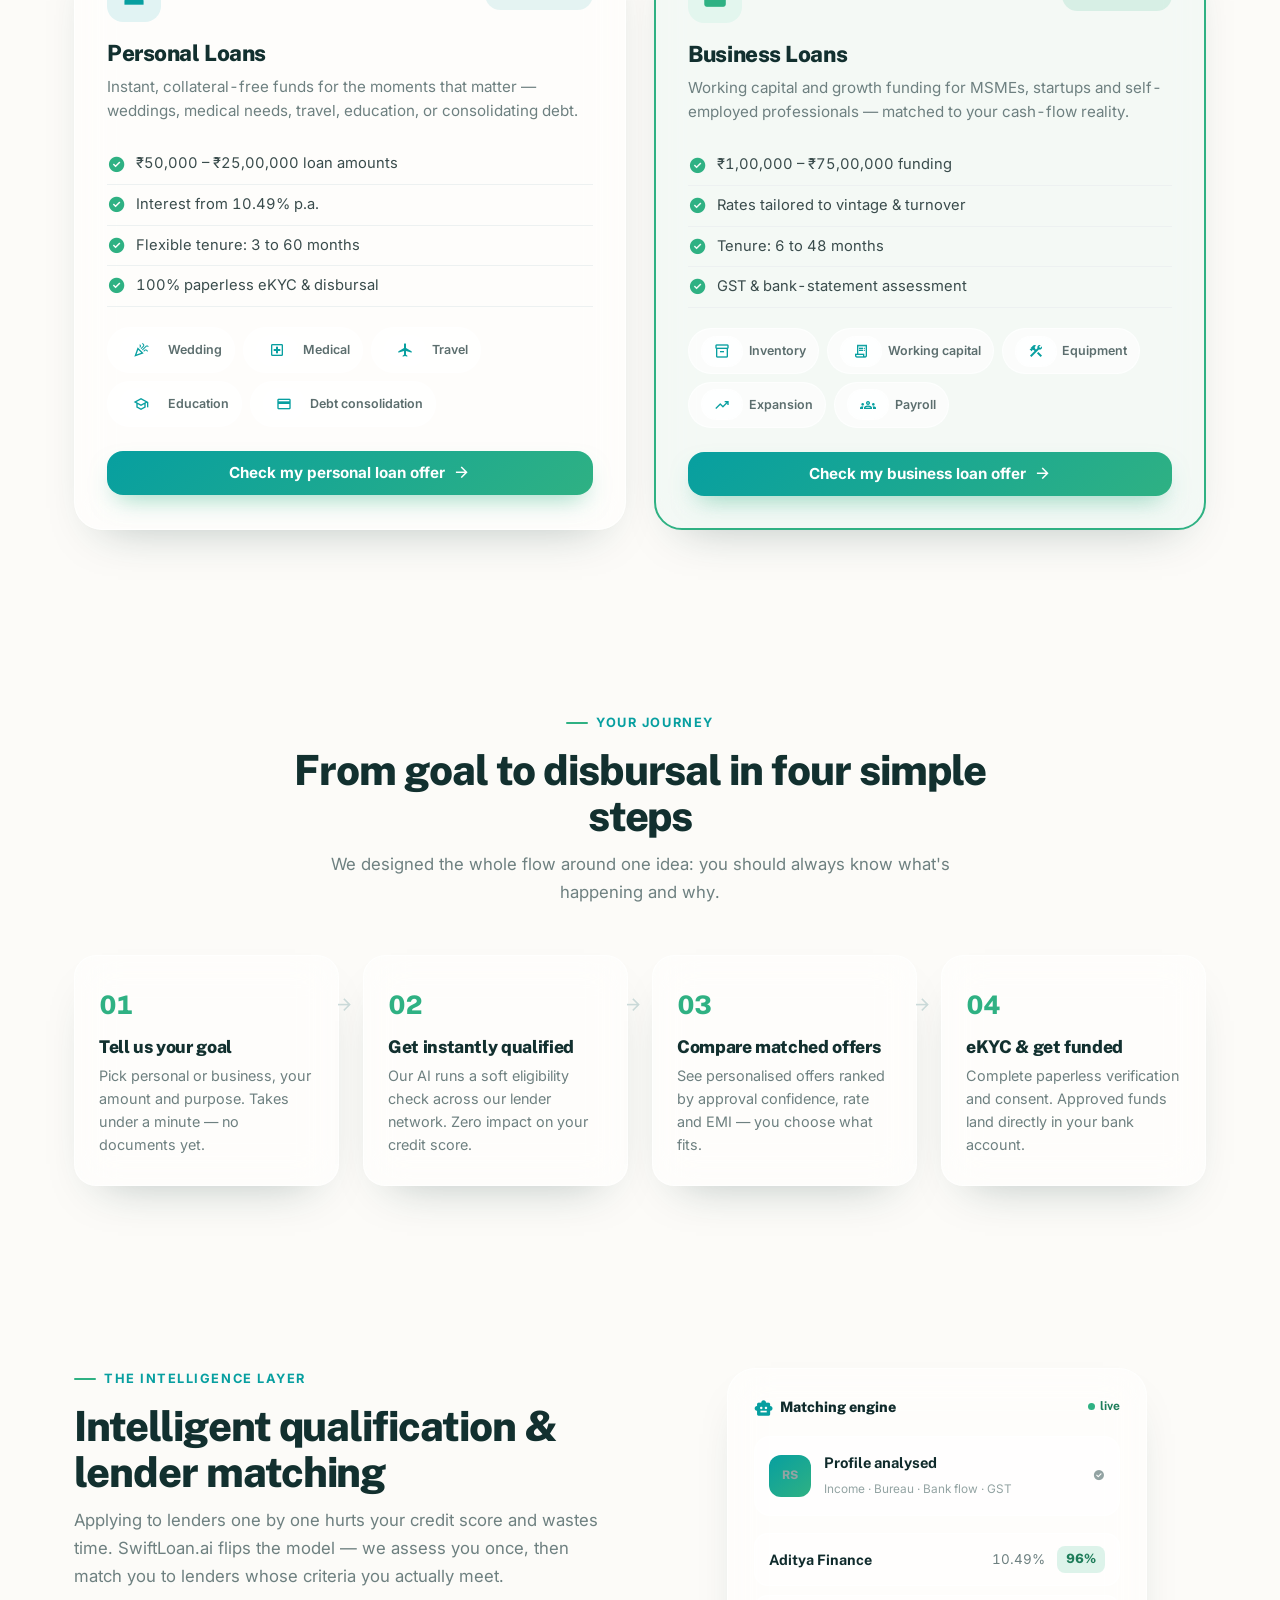
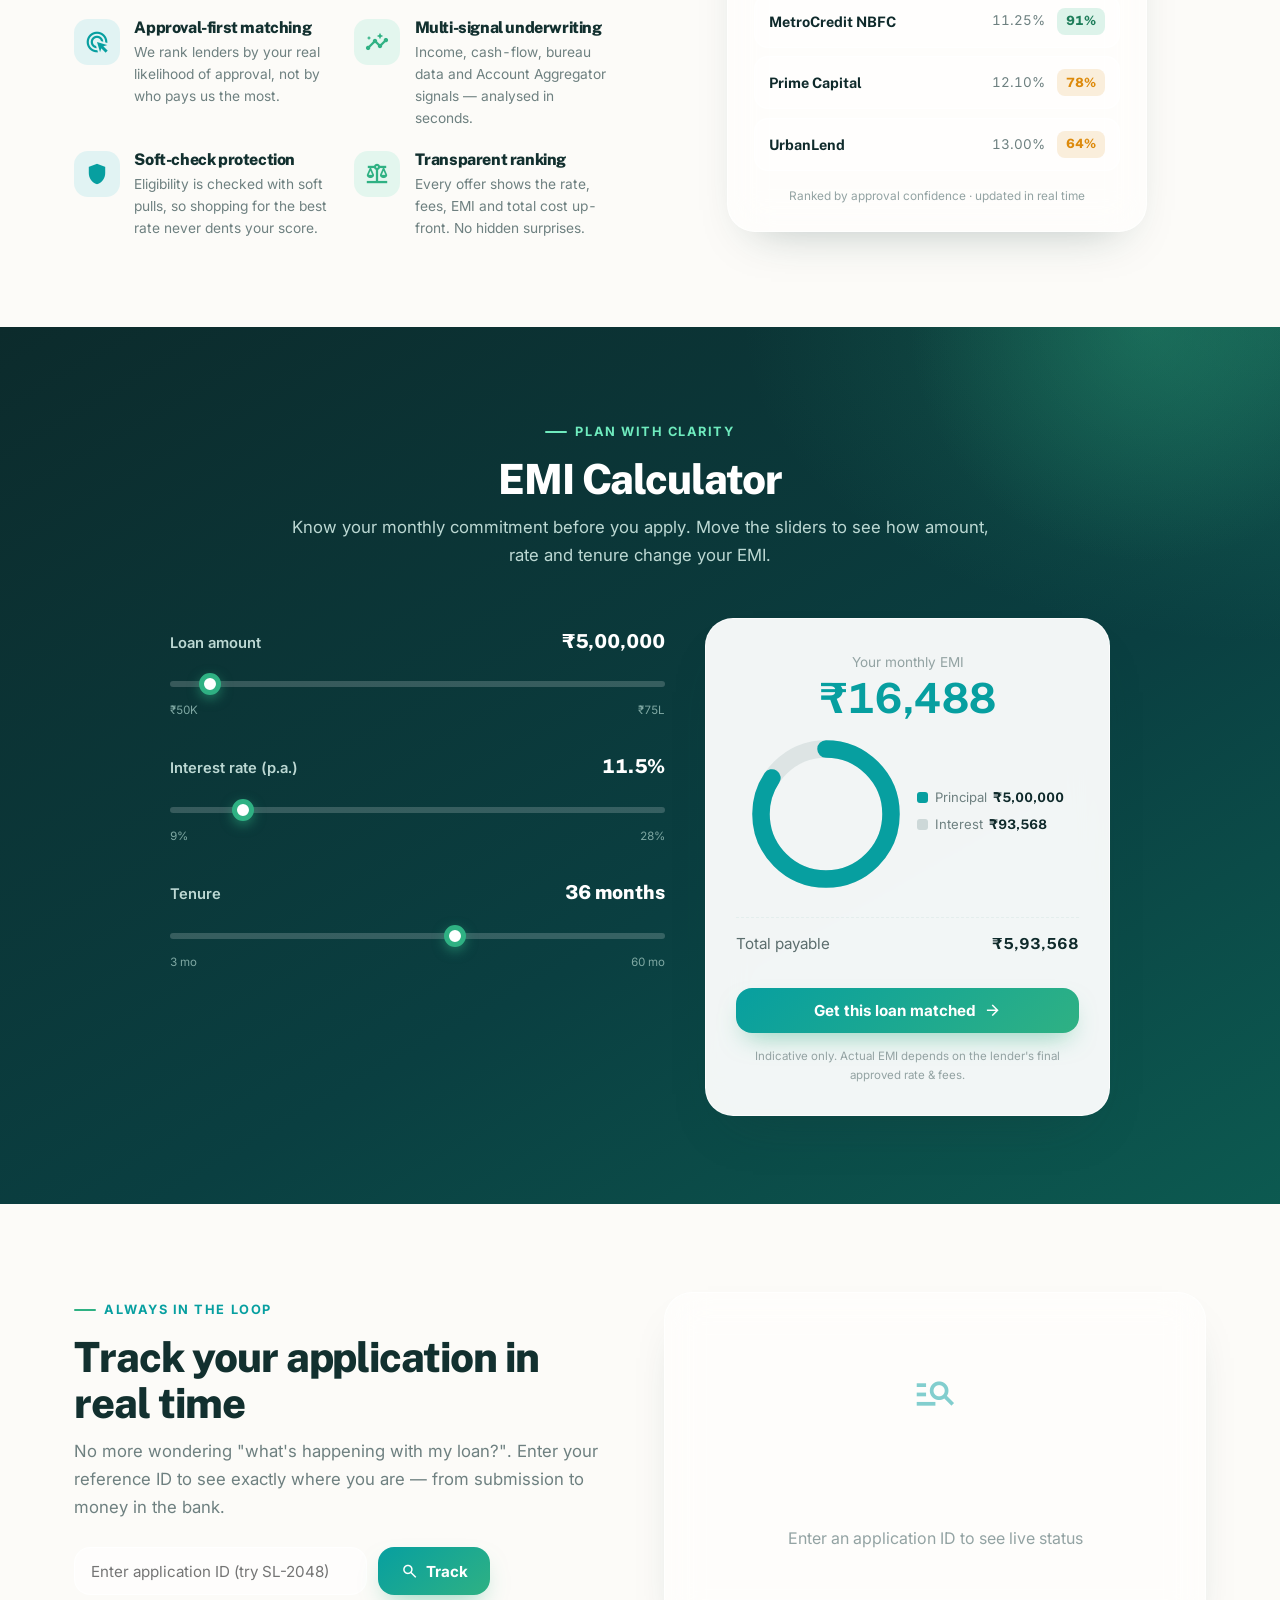
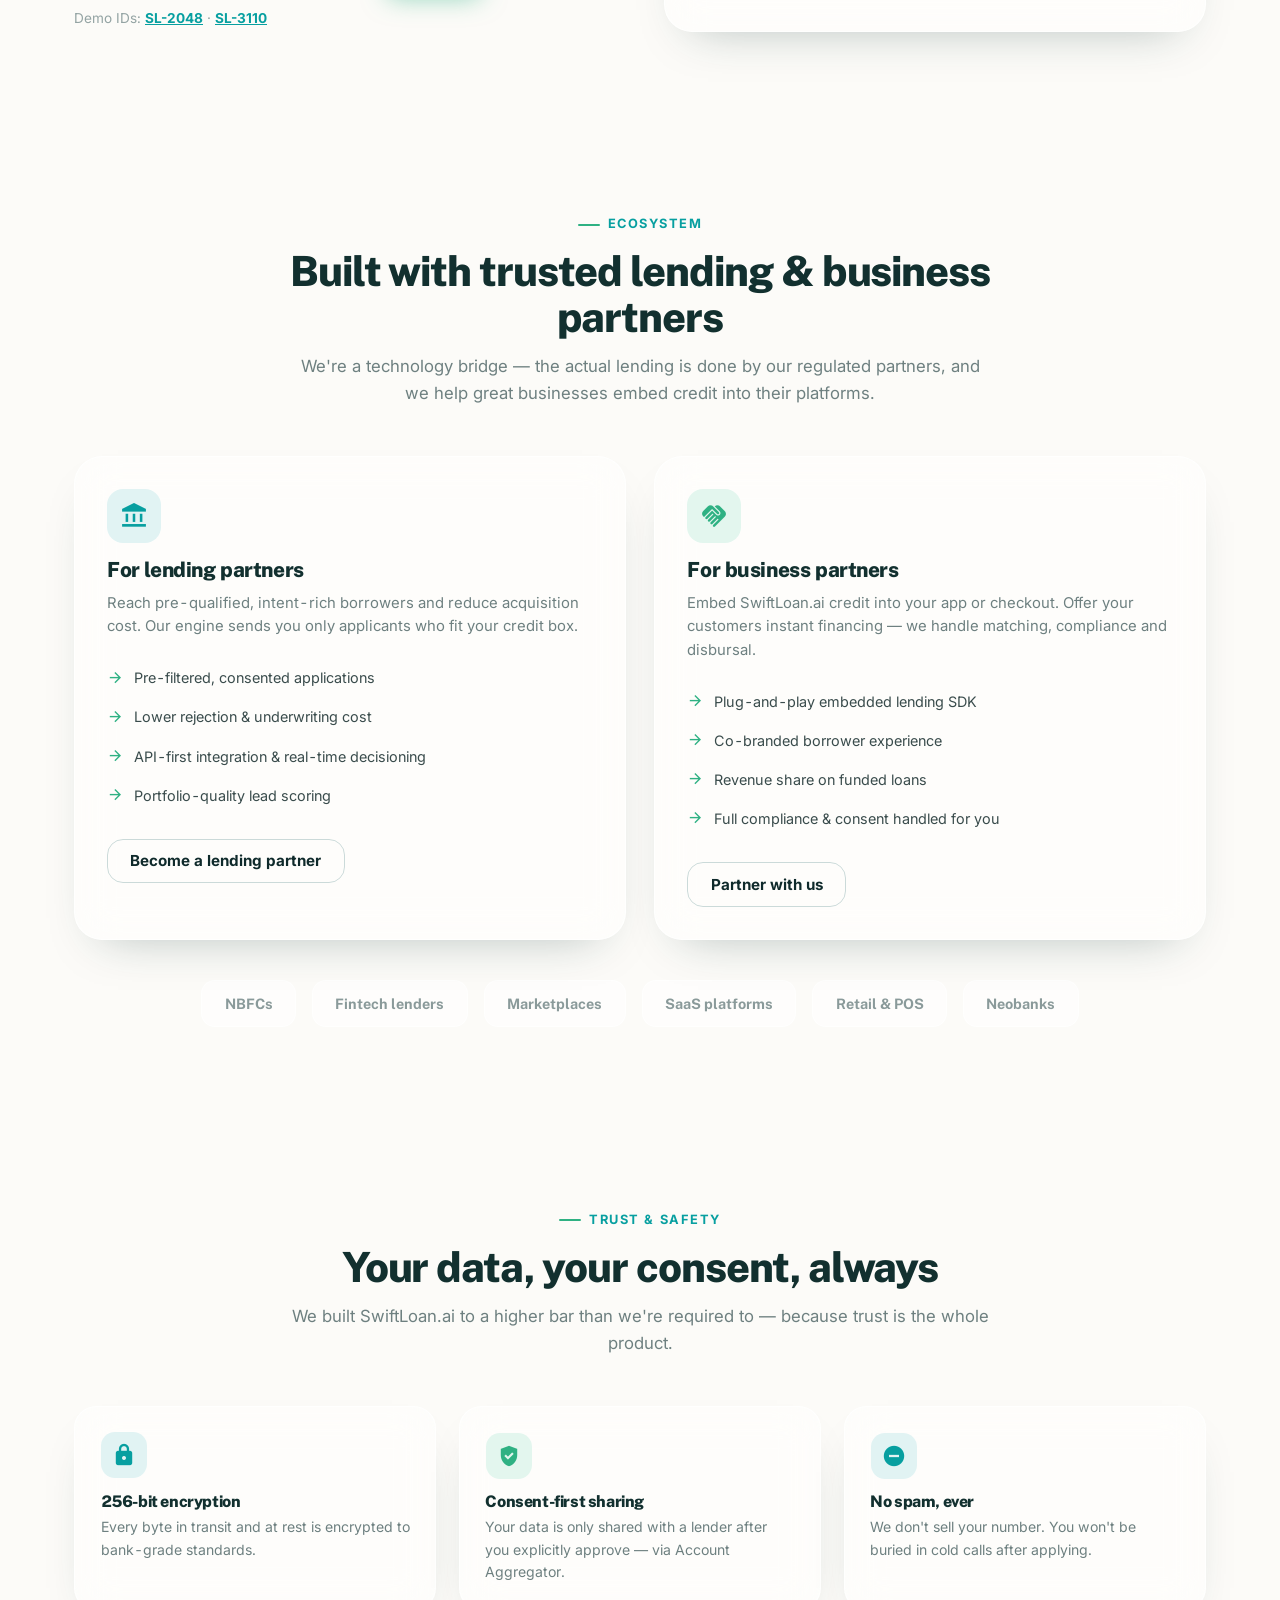
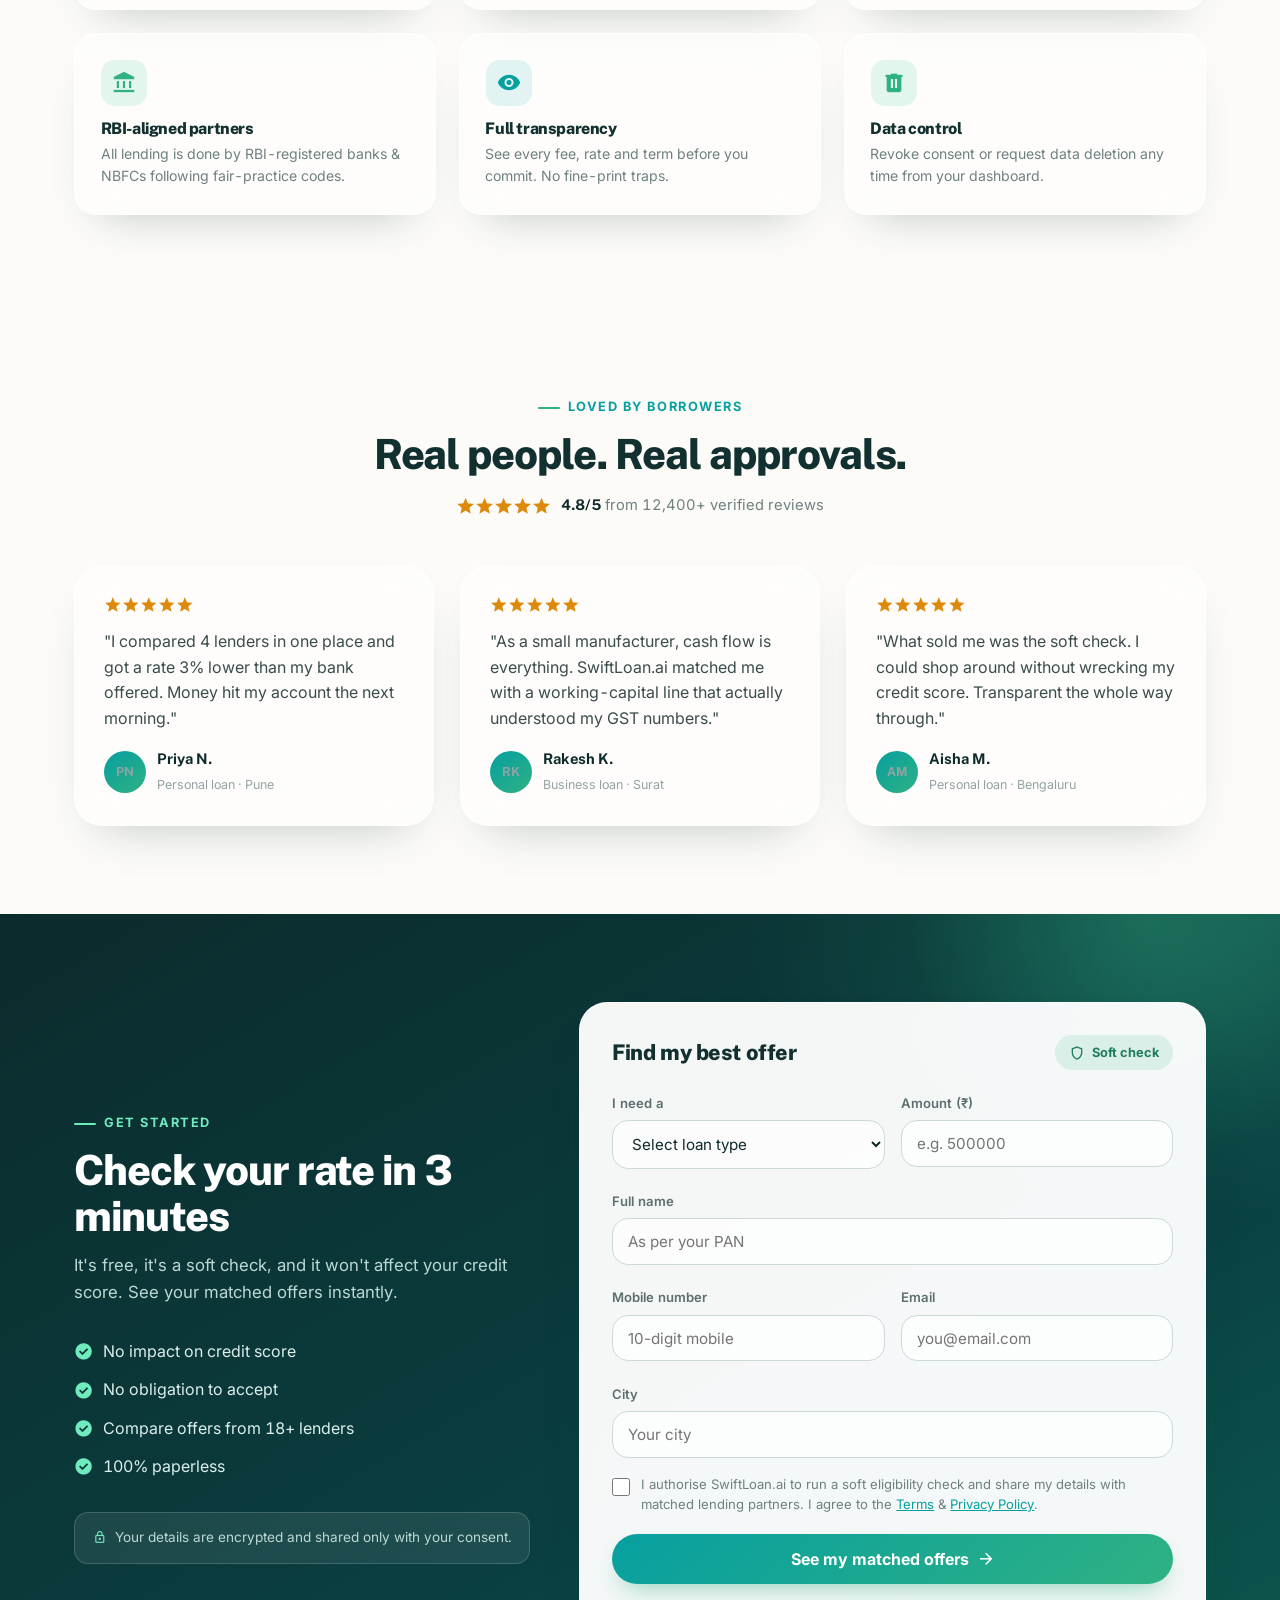
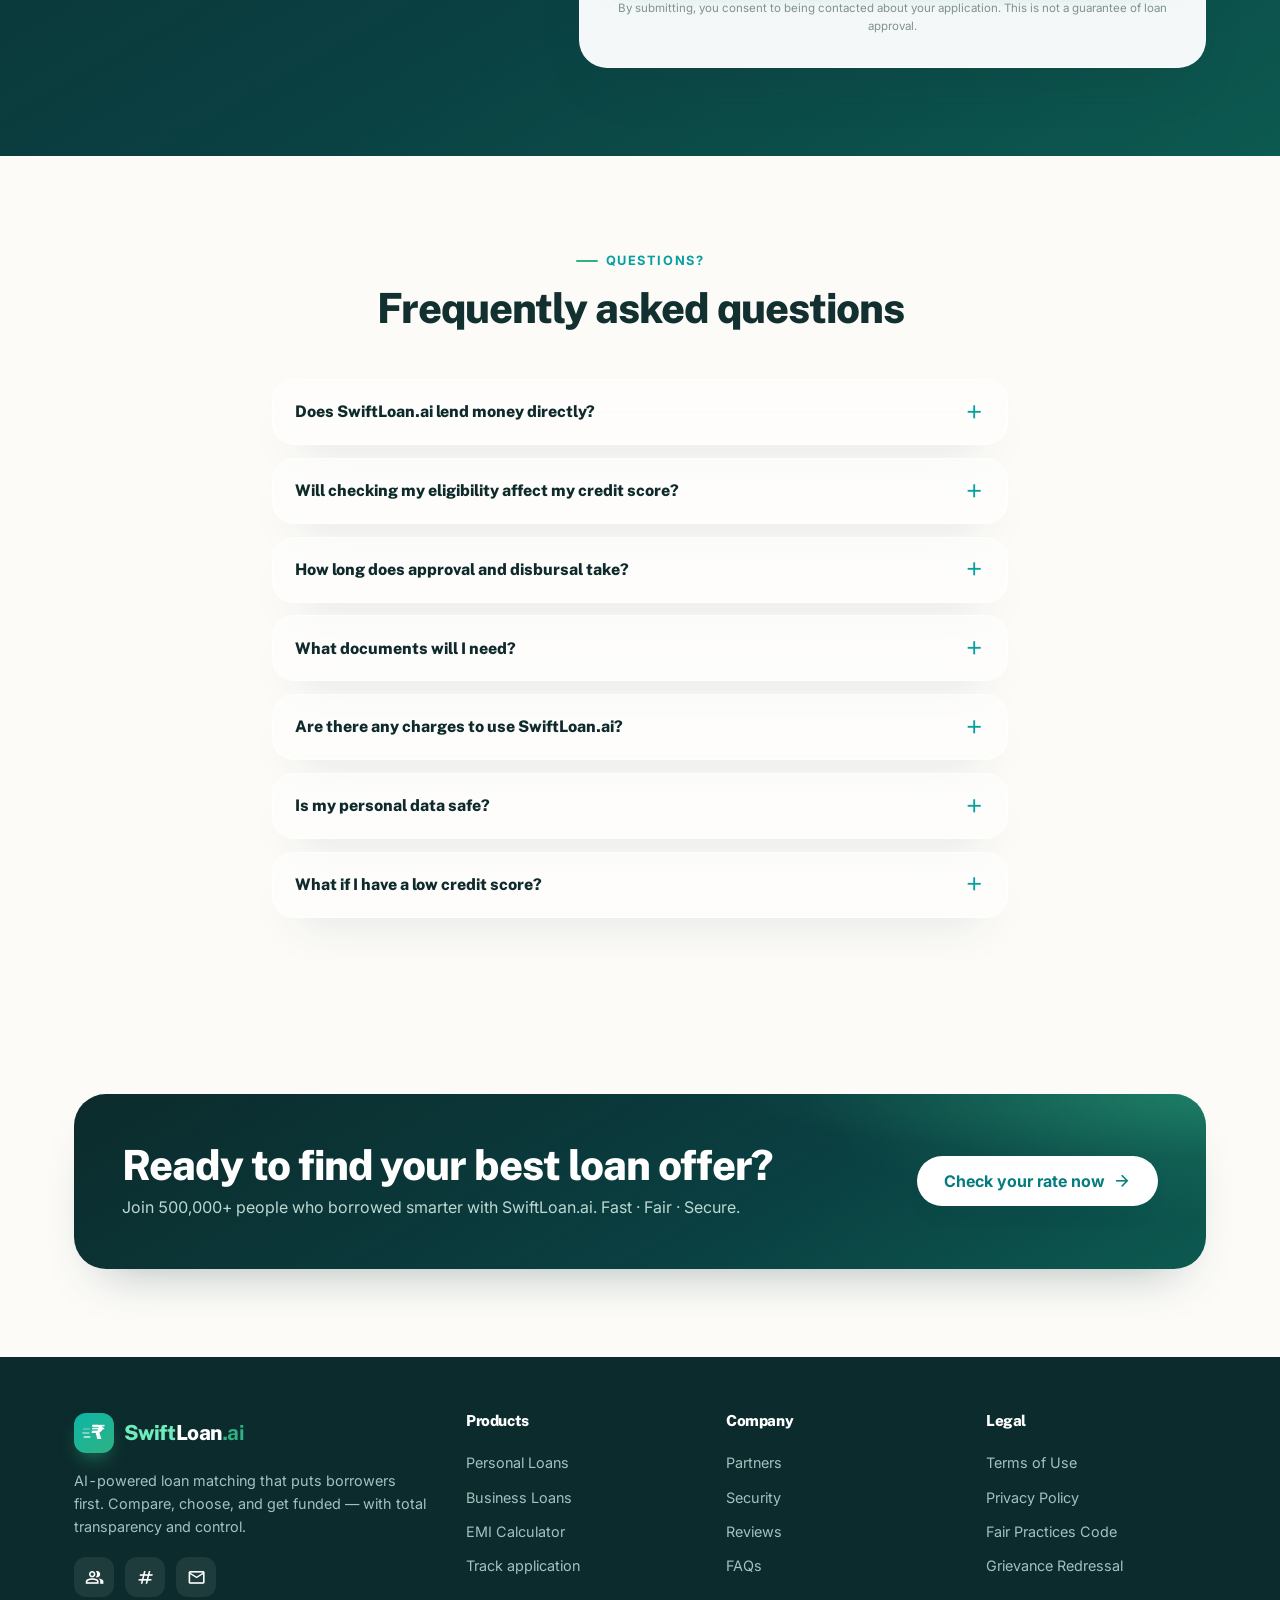
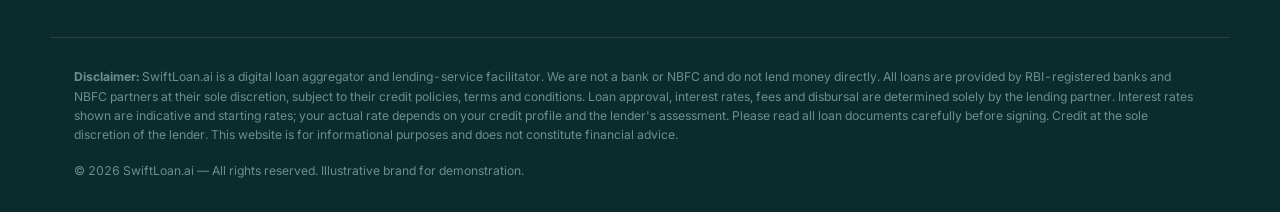
==== commit 9ef31e56: "Fix non-repeatable lead form: reversible submit + 'Check another rate' reset - Lead form was a one-s" ====
--- a/index.html
+++ b/index.html
@@ -560,8 +560,9 @@
 
           <div class="form-success" id="formSuccess" hidden>
             <span class="form-success__ic msi msi--fill">check_circle</span>
-            <h3>You're all set!</h3>
+            <h3 data-i18n="apply.successTitle">You're all set!</h3>
             <p>We're matching you with lenders now. Your reference ID is <b id="genId">SL-0000</b>. We'll show your offers shortly — check status anytime in <a href="#track">Track application</a>.</p>
+            <button type="button" class="btn btn--secondary form-success__reset" id="resetLead" data-i18n="apply.reset">Check another rate</button>
           </div>
         </form>
       </div>
--- a/css/styles.css
+++ b/css/styles.css
@@ -419,7 +419,11 @@
 .consent input{margin-top:.15rem;width:18px;height:18px;accent-color:var(--green);flex-shrink:0}
 .consent a{color:var(--teal);text-decoration:underline}
 .apply__disclaimer{font-size:.72rem;color:var(--legal);text-align:center;margin-top:.9rem}
+/* when the form is submitted, hide the inputs and show only the success panel;
+   fully reversible via the "Check another rate" reset button */
+.apply__form.is-done > :not(#formSuccess){display:none!important}
 .form-success{text-align:center;padding:1rem 0}
+.form-success__reset{margin-top:1.2rem}
 .form-success__ic{font-size:3.4rem;color:var(--green);margin-bottom:.6rem}
 .form-success h3{margin-bottom:.5rem;font-size:1.4rem}
 .form-success p{color:var(--body);font-size:.92rem}
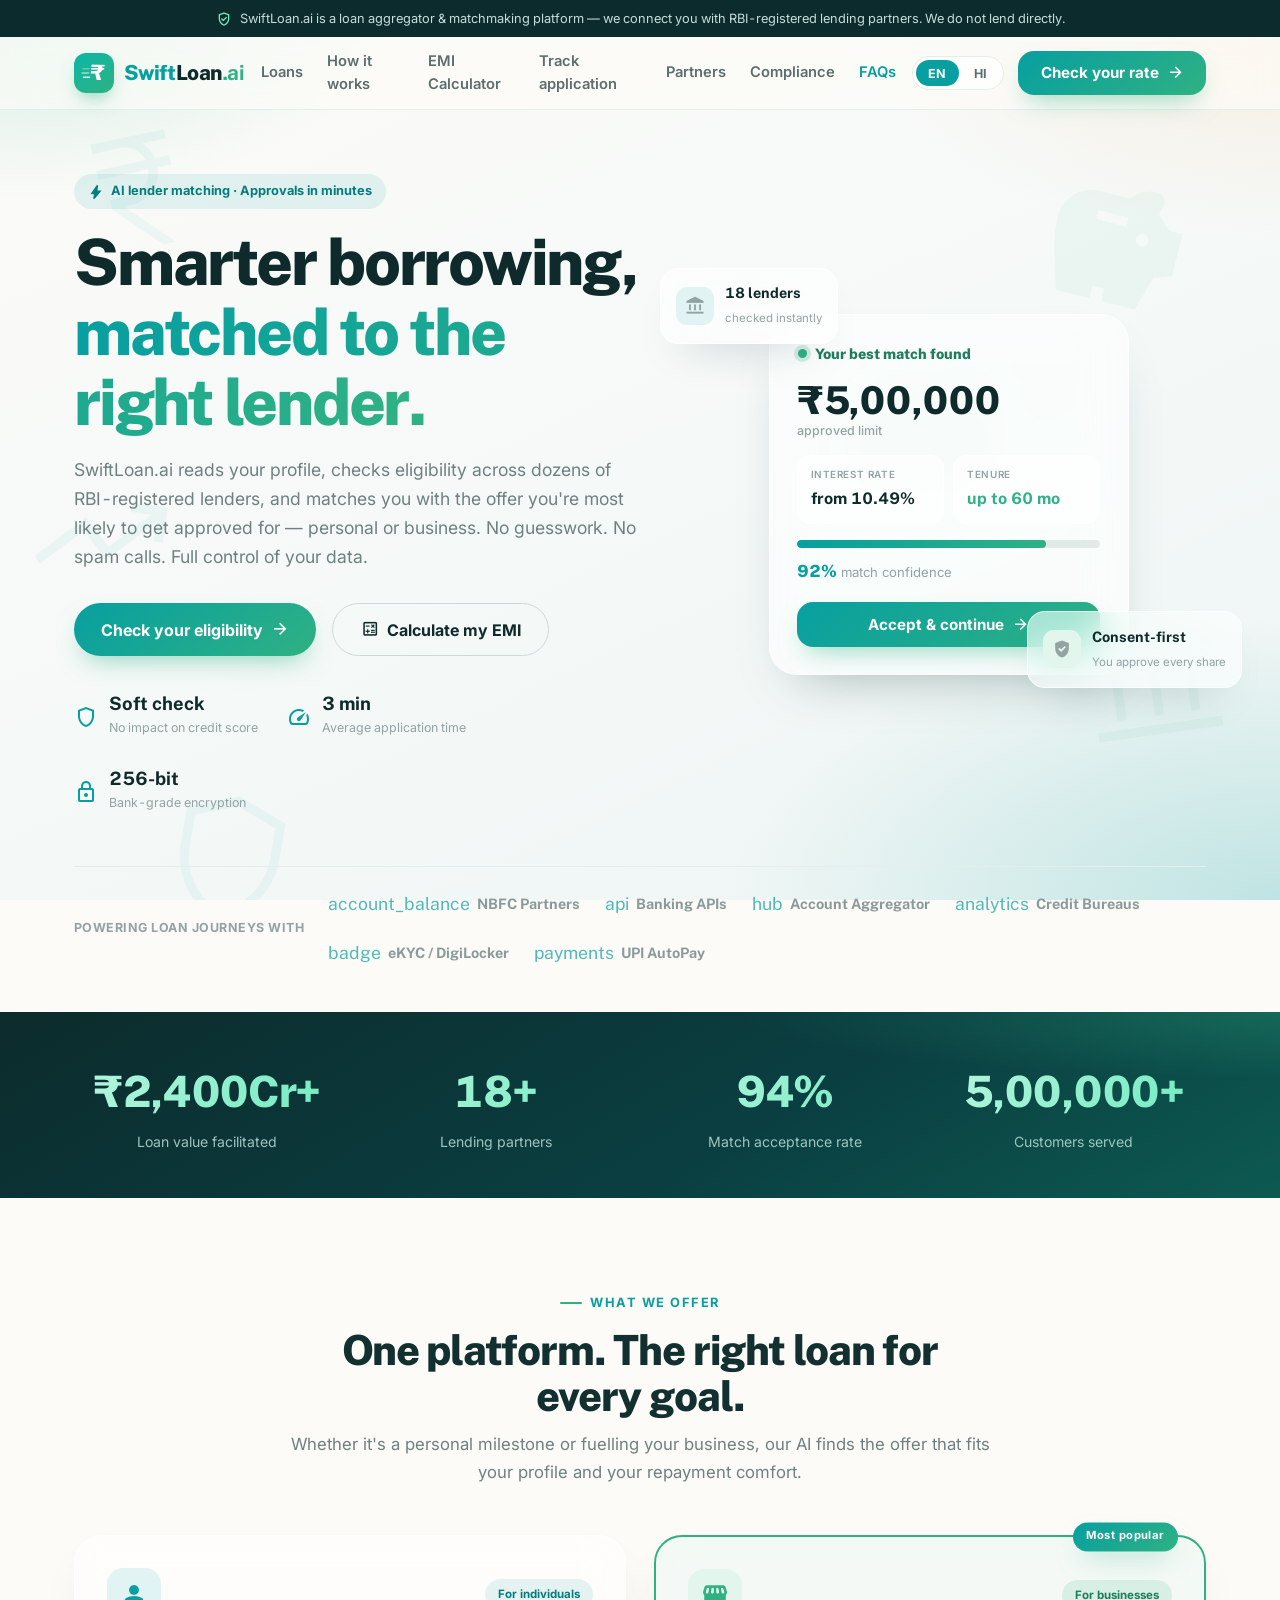
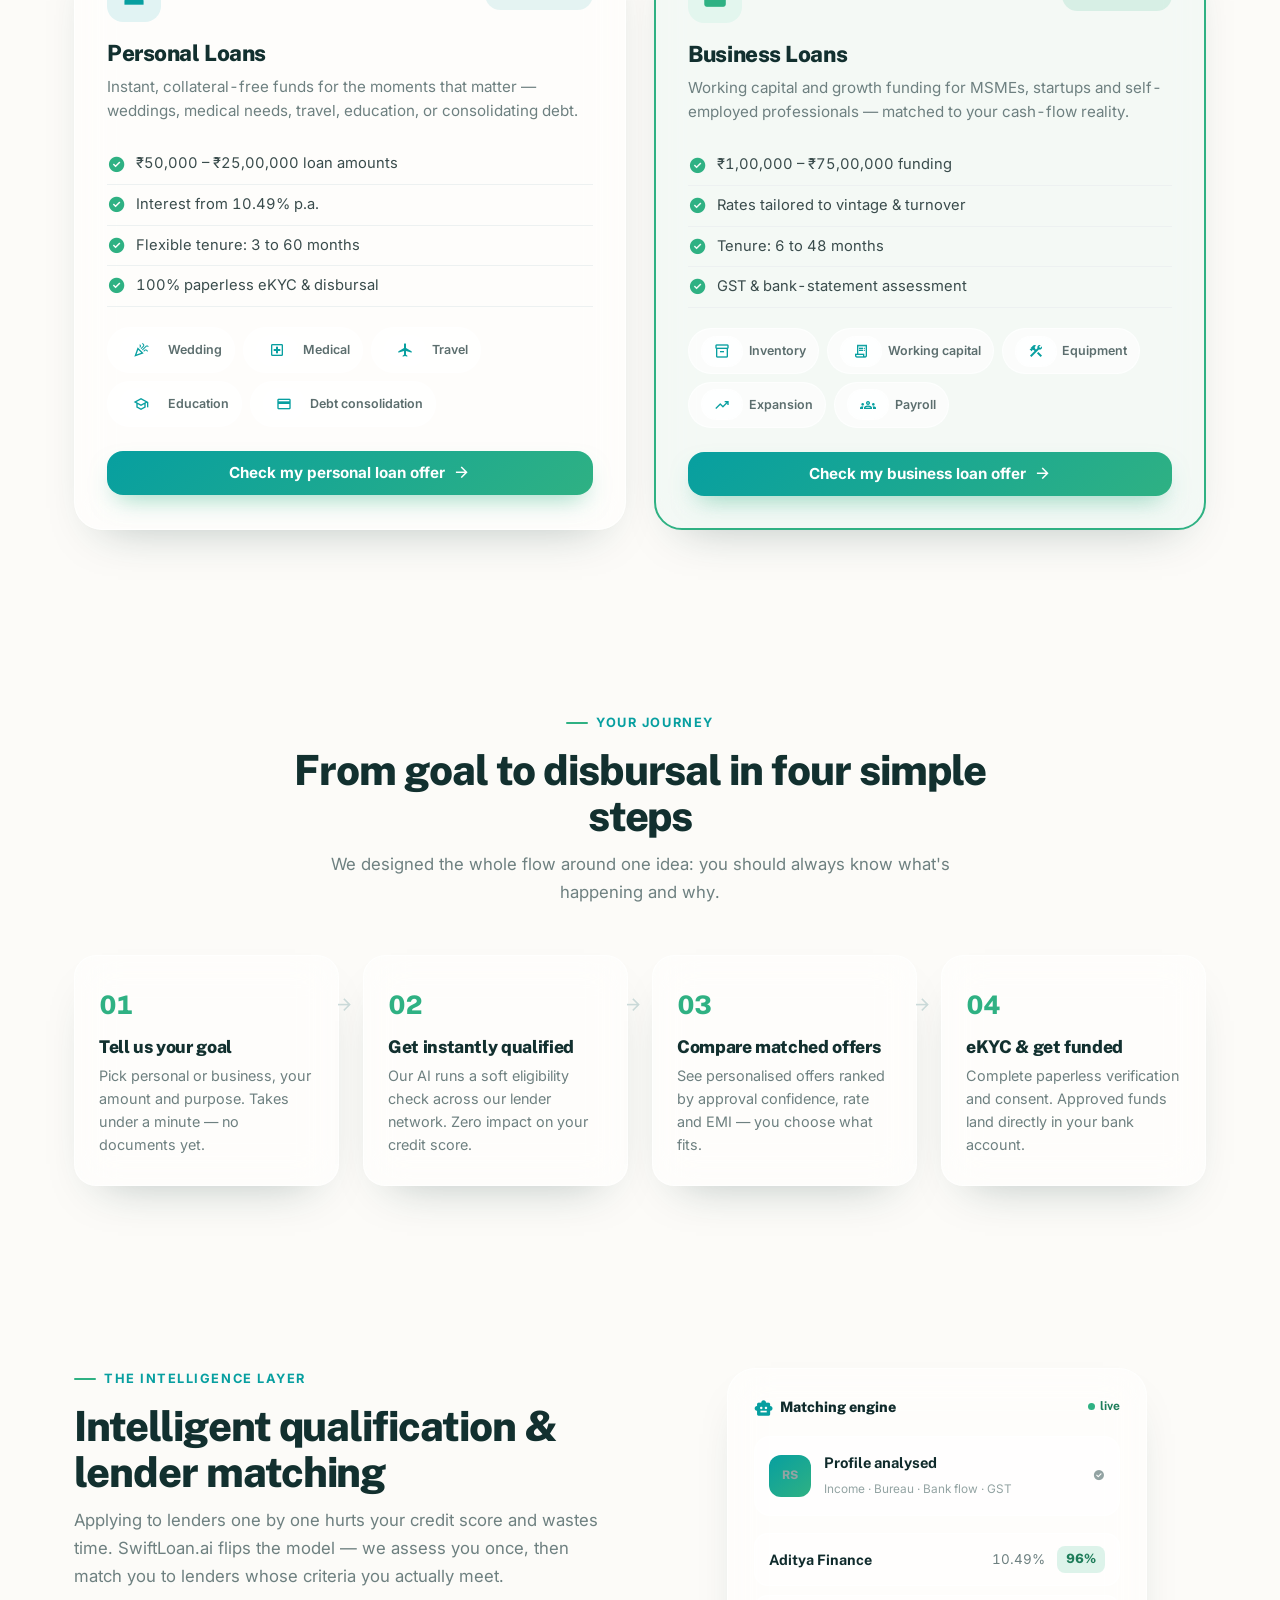
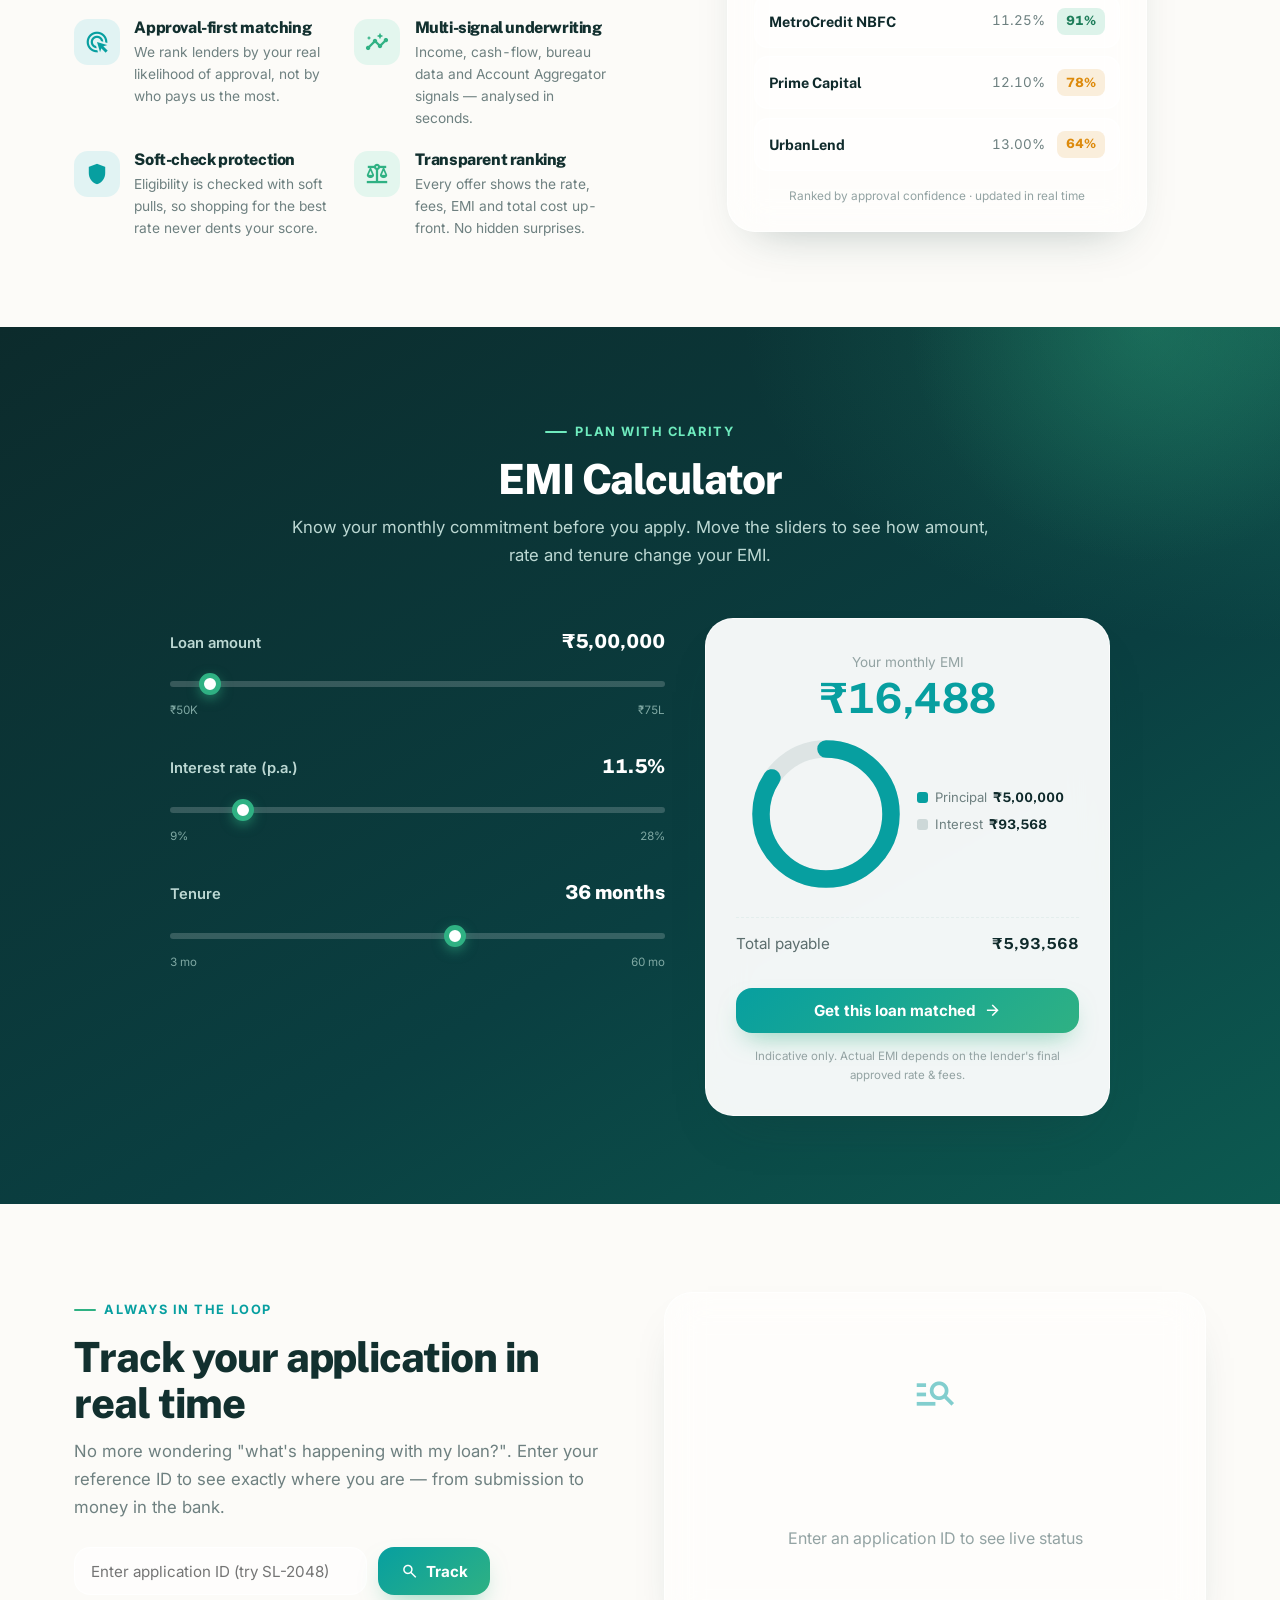
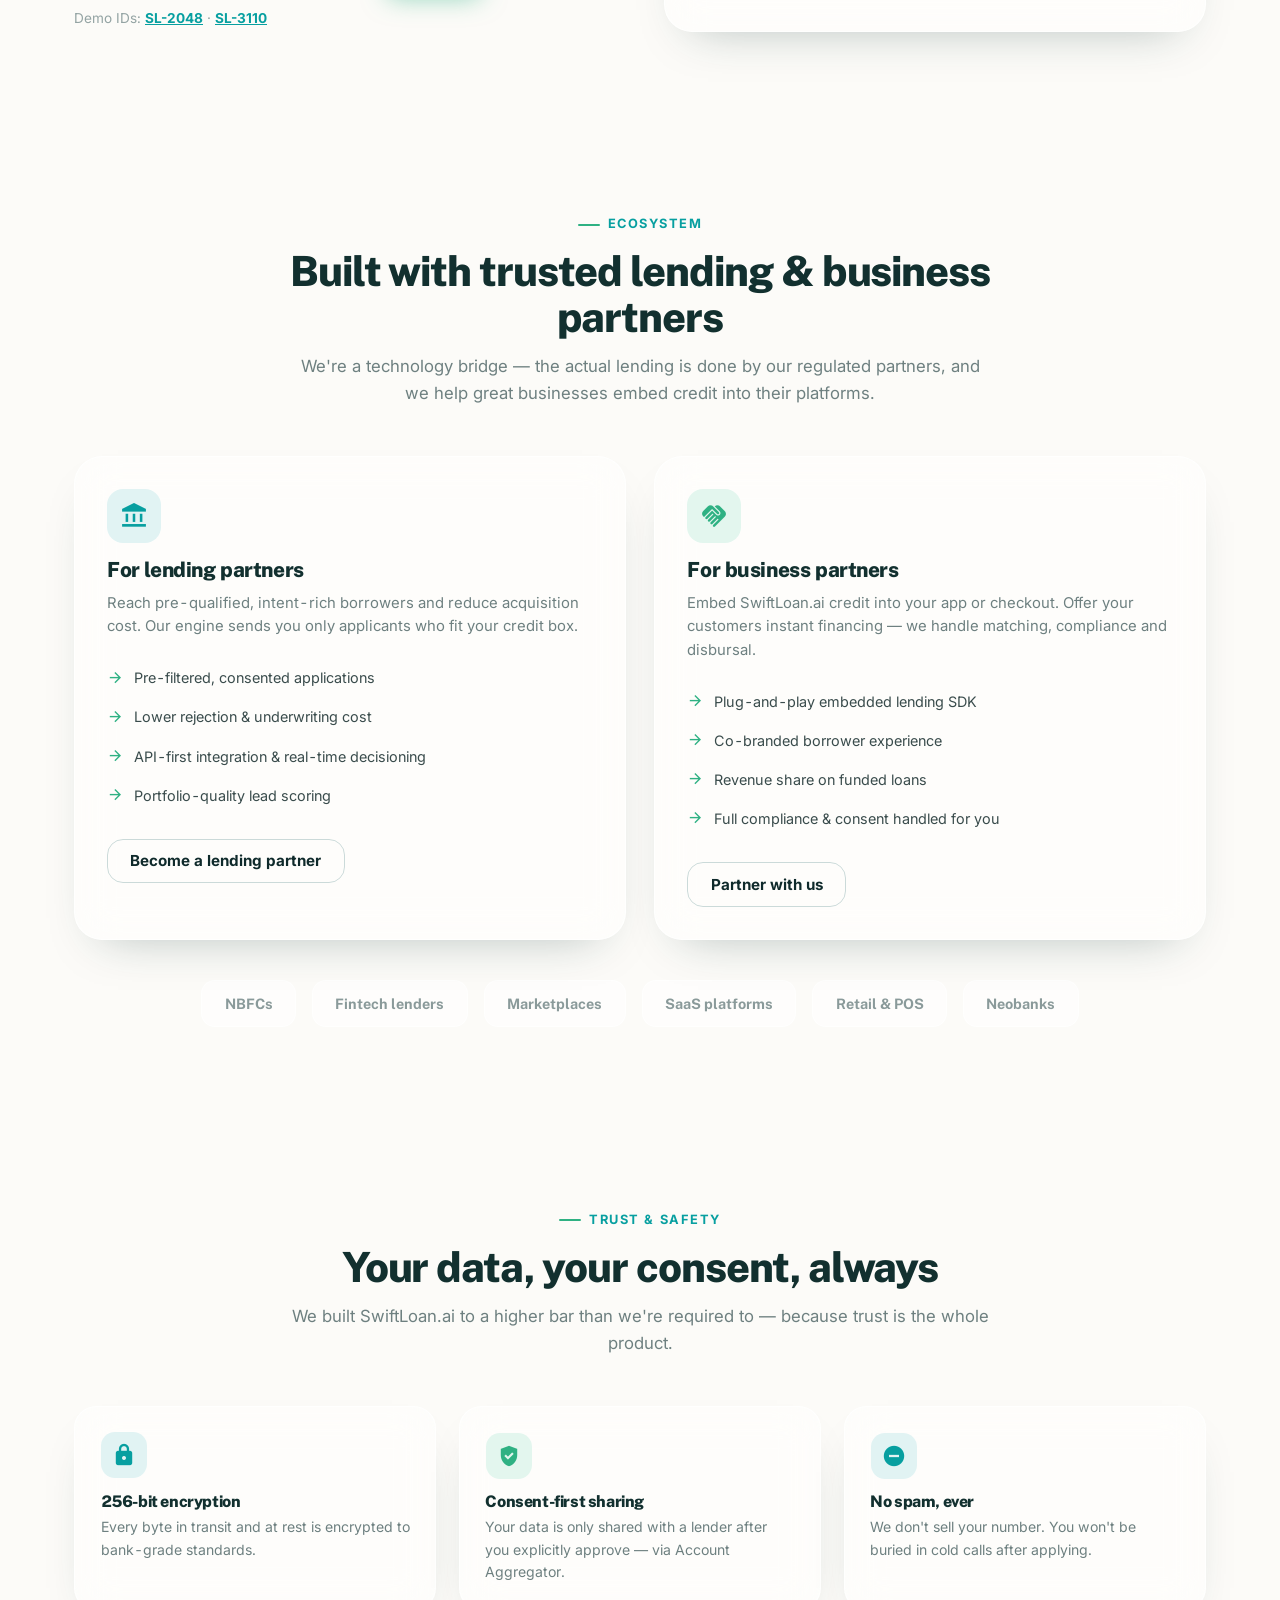
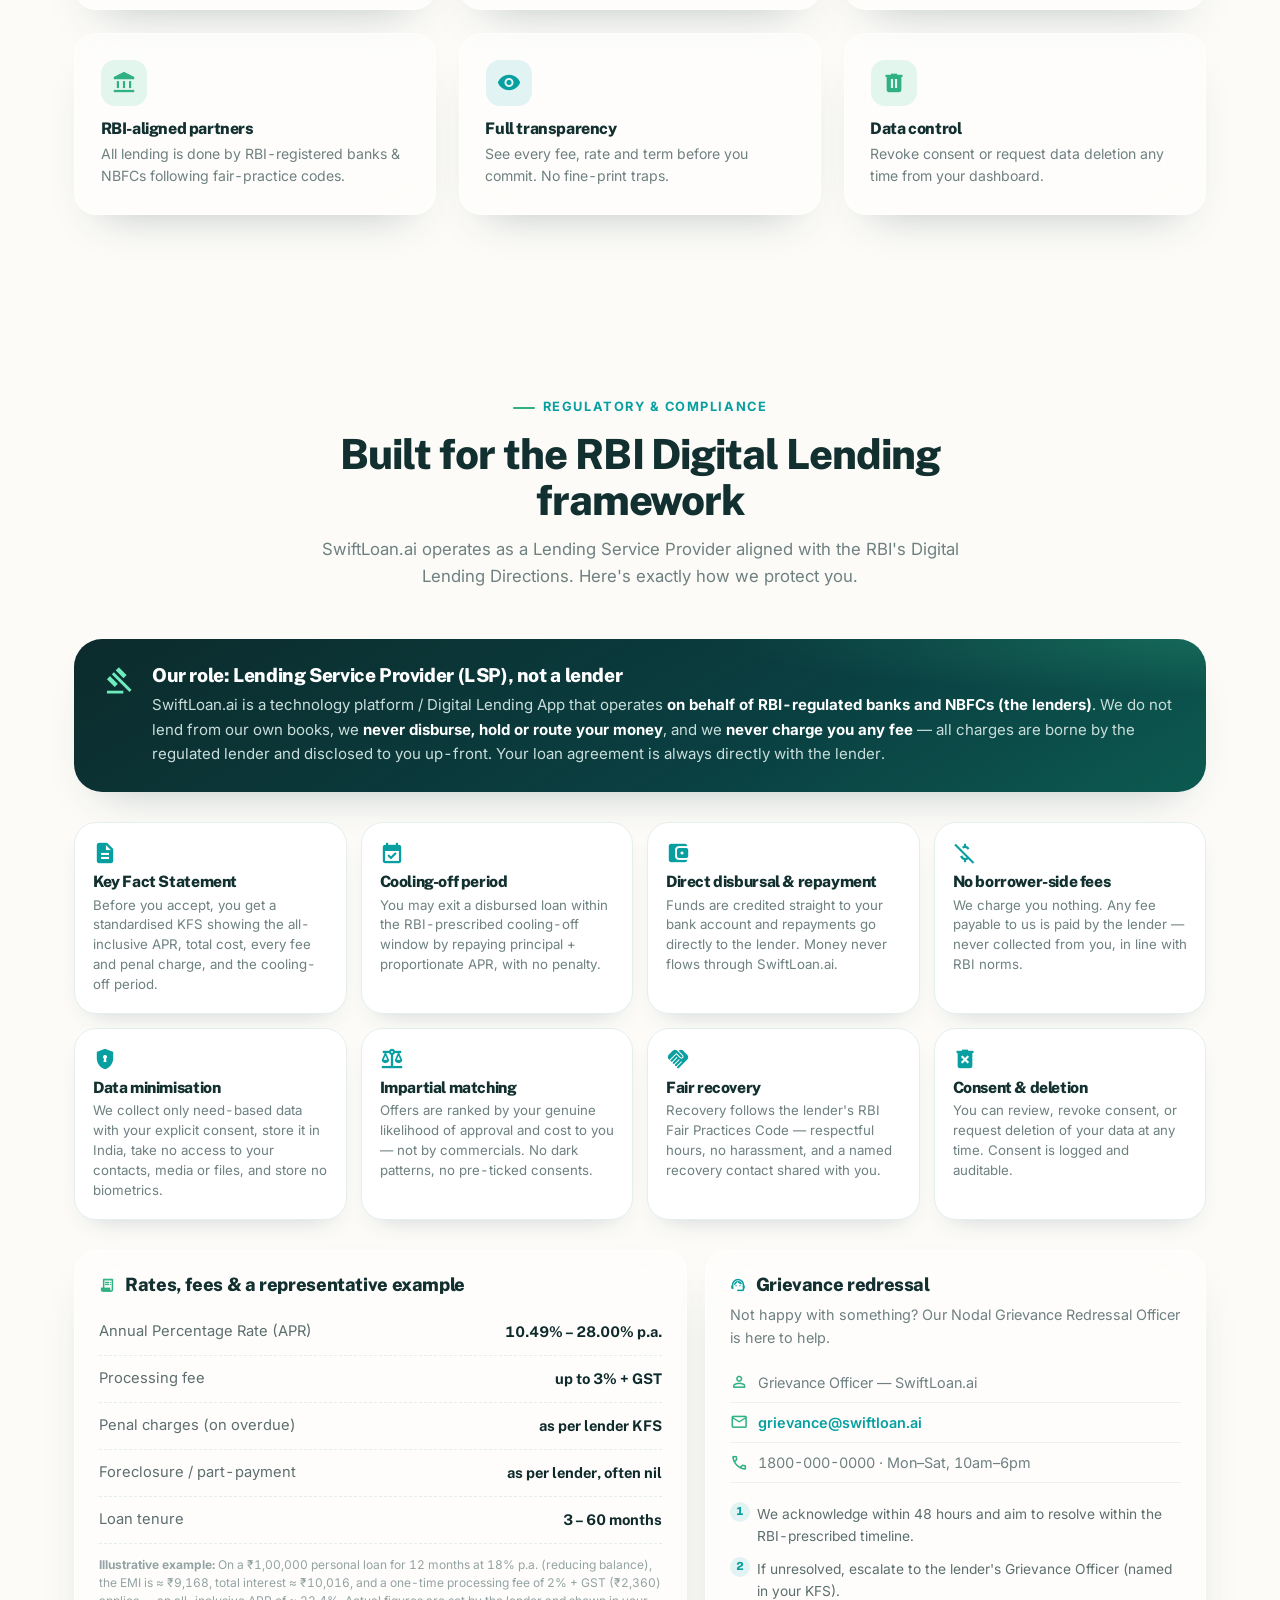
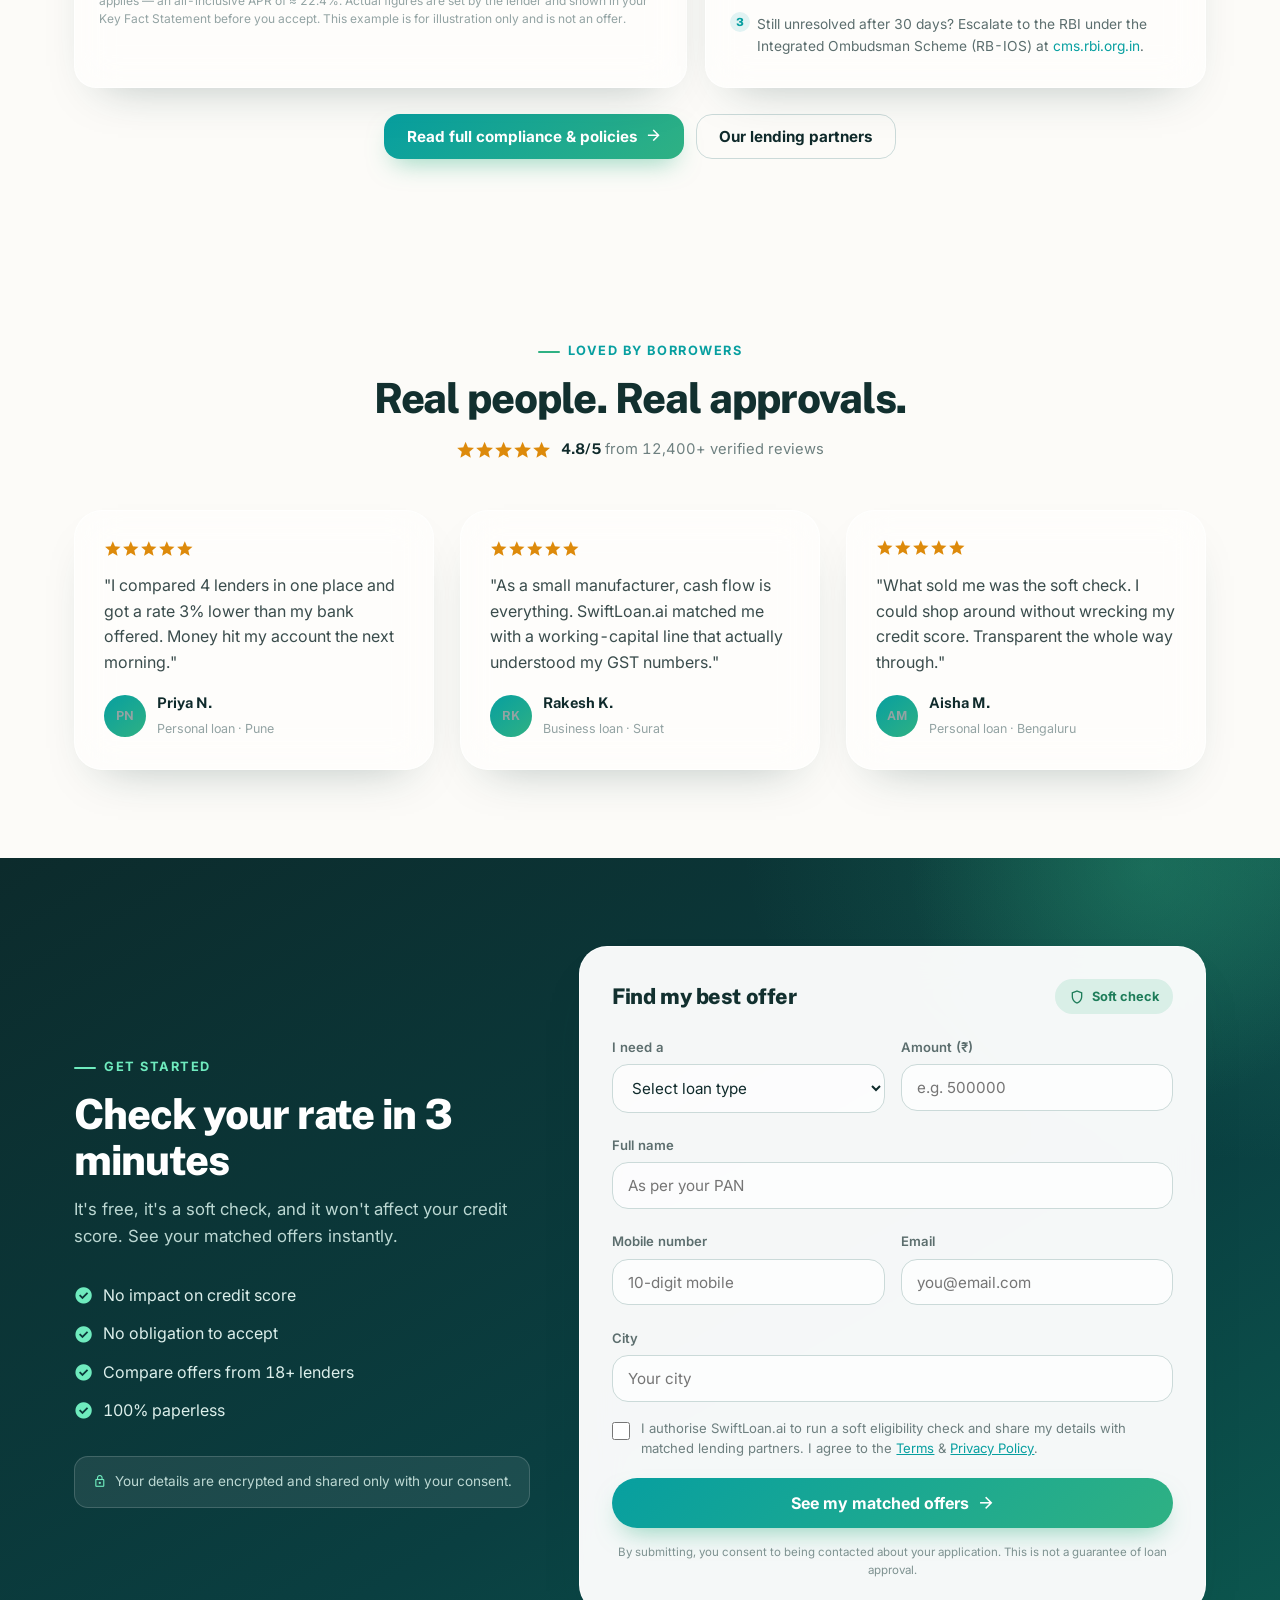
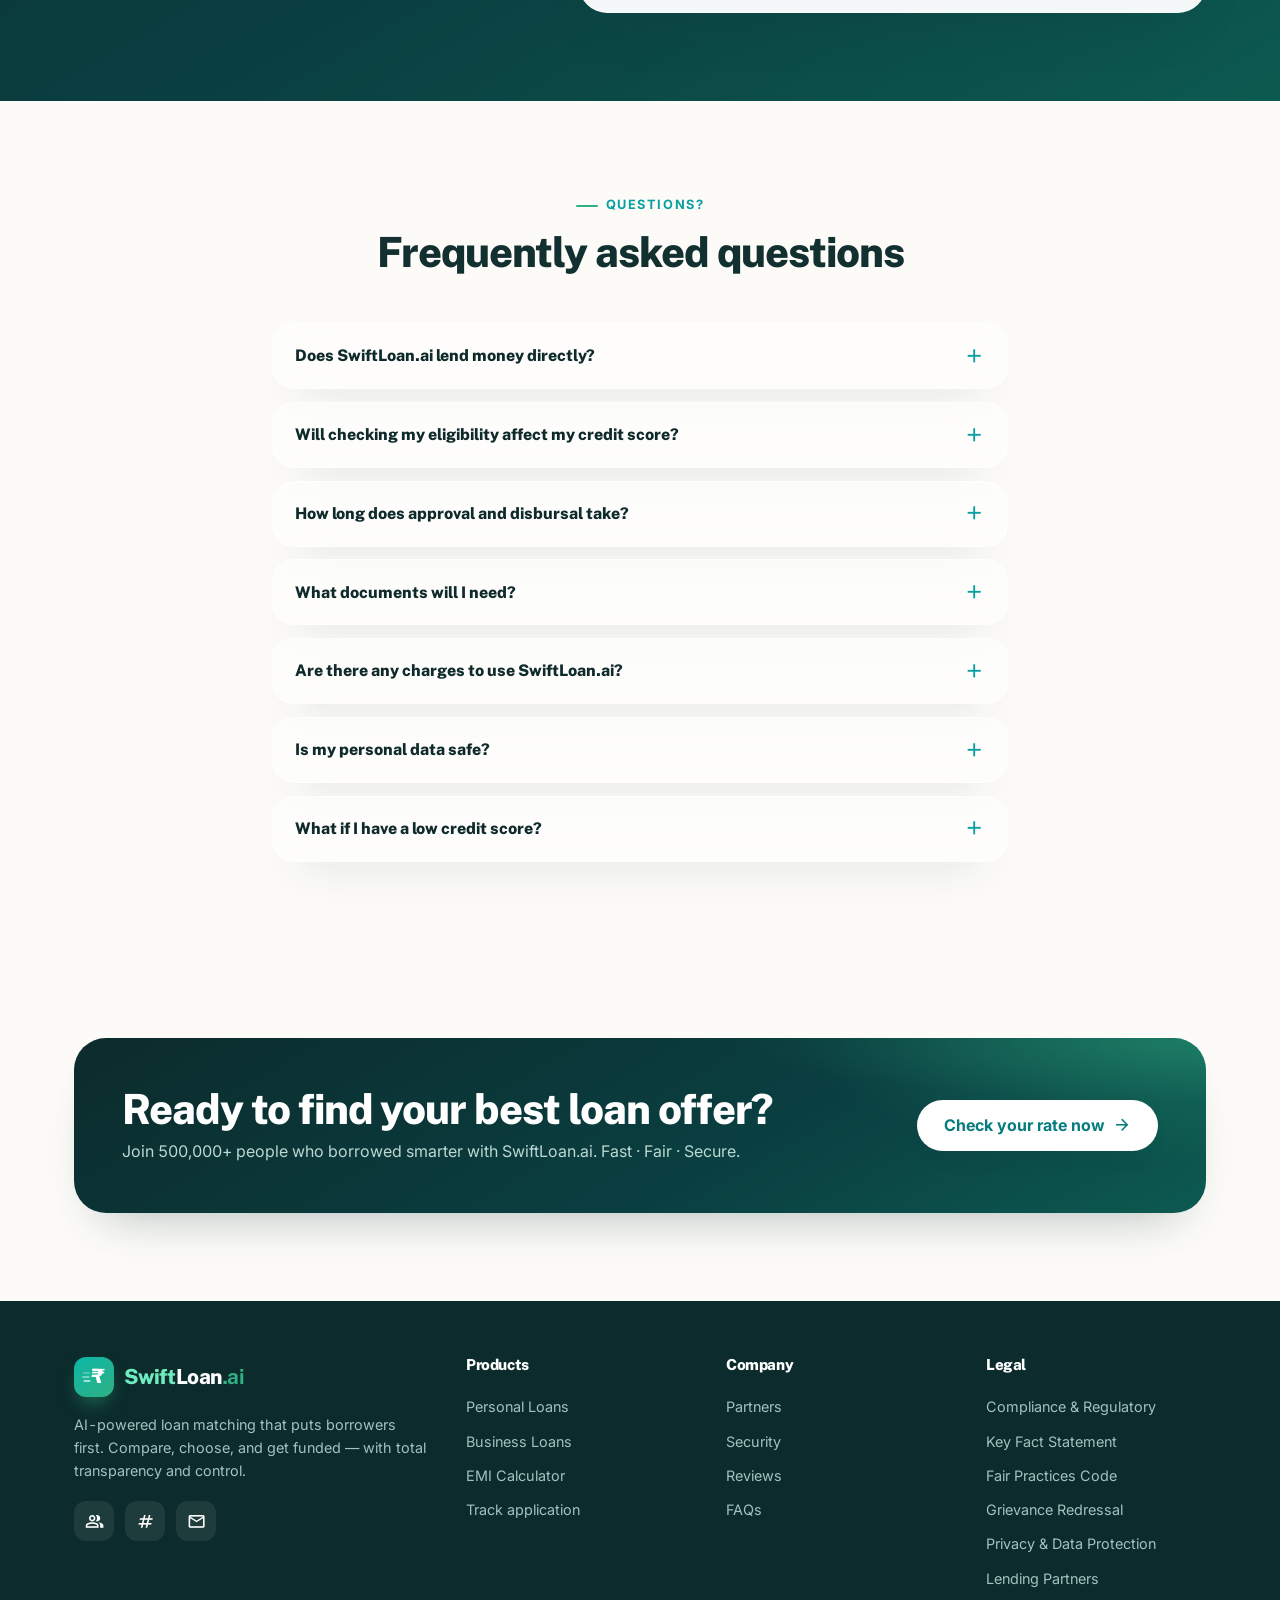
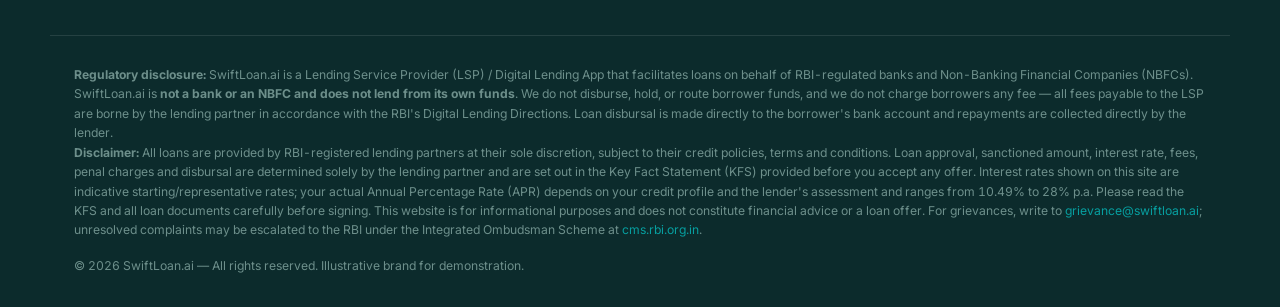
==== commit 31558f78: "Add RBI Digital Lending compliance: on-page section + full compliance.html - Compliance & regulatory" ====
--- a/index.html
+++ b/index.html
@@ -58,6 +58,7 @@
         <a href="#calculator" data-i18n="nav.emi">EMI Calculator</a>
         <a href="#track" data-i18n="nav.track">Track application</a>
         <a href="#partners" data-i18n="nav.partners">Partners</a>
+        <a href="#compliance" data-i18n="nav.compliance">Compliance</a>
         <a href="#faq" data-i18n="nav.faq">FAQs</a>
         <a href="#apply" class="btn btn--primary nav__cta-mobile" data-i18n="nav.getStarted">Get started</a>
       </nav>
@@ -448,6 +449,72 @@
           <div class="glass sec-card"><span class="icon-tile icon-tile--green"><span class="msi msi--fill">account_balance</span></span><h4 data-i18n="sec.4t">RBI-aligned partners</h4><p>All lending is done by RBI-registered banks &amp; NBFCs following fair-practice codes.</p></div>
           <div class="glass sec-card"><span class="icon-tile icon-tile--teal"><span class="msi msi--fill">visibility</span></span><h4 data-i18n="sec.5t">Full transparency</h4><p>See every fee, rate and term before you commit. No fine-print traps.</p></div>
           <div class="glass sec-card"><span class="icon-tile icon-tile--green"><span class="msi msi--fill">delete</span></span><h4 data-i18n="sec.6t">Data control</h4><p>Revoke consent or request data deletion any time from your dashboard.</p></div>
+        </div>
+      </div>
+    </section>
+
+    <!-- ============ COMPLIANCE & REGULATORY ============ -->
+    <section class="section" id="compliance">
+      <div class="container">
+        <div class="section__head">
+          <span class="eyebrow" data-i18n="sec.compliance.ey">Regulatory &amp; compliance</span>
+          <h2 data-i18n="sec.compliance.h">Built for the RBI Digital Lending framework</h2>
+          <p class="section__lead" data-i18n="sec.compliance.lead">SwiftLoan.ai operates as a Lending Service Provider aligned with the RBI's Digital Lending Directions. Here's exactly how we protect you.</p>
+        </div>
+
+        <!-- role disclosure -->
+        <div class="disclosure">
+          <span class="msi msi--fill disclosure__ic">gavel</span>
+          <div>
+            <h3>Our role: Lending Service Provider (LSP), not a lender</h3>
+            <p>SwiftLoan.ai is a technology platform / Digital Lending App that operates <b>on behalf of RBI-regulated banks and NBFCs (the lenders)</b>. We do not lend from our own books, we <b>never disburse, hold or route your money</b>, and we <b>never charge you any fee</b> — all charges are borne by the regulated lender and disclosed to you up-front. Your loan agreement is always directly with the lender.</p>
+          </div>
+        </div>
+
+        <!-- RBI DLG pillars -->
+        <div class="comp-grid">
+          <div class="comp-card"><span class="msi msi--fill">description</span><h4>Key Fact Statement</h4><p>Before you accept, you get a standardised KFS showing the all-inclusive APR, total cost, every fee and penal charge, and the cooling-off period.</p></div>
+          <div class="comp-card"><span class="msi msi--fill">event_available</span><h4>Cooling-off period</h4><p>You may exit a disbursed loan within the RBI-prescribed cooling-off window by repaying principal + proportionate APR, with no penalty.</p></div>
+          <div class="comp-card"><span class="msi msi--fill">account_balance_wallet</span><h4>Direct disbursal &amp; repayment</h4><p>Funds are credited straight to your bank account and repayments go directly to the lender. Money never flows through SwiftLoan.ai.</p></div>
+          <div class="comp-card"><span class="msi msi--fill">money_off</span><h4>No borrower-side fees</h4><p>We charge you nothing. Any fee payable to us is paid by the lender — never collected from you, in line with RBI norms.</p></div>
+          <div class="comp-card"><span class="msi msi--fill">encrypted</span><h4>Data minimisation</h4><p>We collect only need-based data with your explicit consent, store it in India, take no access to your contacts, media or files, and store no biometrics.</p></div>
+          <div class="comp-card"><span class="msi msi--fill">balance</span><h4>Impartial matching</h4><p>Offers are ranked by your genuine likelihood of approval and cost to you — not by commercials. No dark patterns, no pre-ticked consents.</p></div>
+          <div class="comp-card"><span class="msi msi--fill">handshake</span><h4>Fair recovery</h4><p>Recovery follows the lender's RBI Fair Practices Code — respectful hours, no harassment, and a named recovery contact shared with you.</p></div>
+          <div class="comp-card"><span class="msi msi--fill">delete_forever</span><h4>Consent &amp; deletion</h4><p>You can review, revoke consent, or request deletion of your data at any time. Consent is logged and auditable.</p></div>
+        </div>
+
+        <div class="comp-split">
+          <!-- KFS / representative example -->
+          <div class="glass" style="padding:24px">
+            <div class="kfs__head"><span class="msi msi--fill">receipt_long</span><h3>Rates, fees &amp; a representative example</h3></div>
+            <div class="kfs__row"><span>Annual Percentage Rate (APR)</span><b>10.49% – 28.00% p.a.</b></div>
+            <div class="kfs__row"><span>Processing fee</span><b>up to 3% + GST</b></div>
+            <div class="kfs__row"><span>Penal charges (on overdue)</span><b>as per lender KFS</b></div>
+            <div class="kfs__row"><span>Foreclosure / part-payment</span><b>as per lender, often nil</b></div>
+            <div class="kfs__row"><span>Loan tenure</span><b>3 – 60 months</b></div>
+            <p class="kfs__note"><b>Illustrative example:</b> On a ₹1,00,000 personal loan for 12 months at 18% p.a. (reducing balance), the EMI is ≈ ₹9,168, total interest ≈ ₹10,016, and a one-time processing fee of 2% + GST (₹2,360) applies — an all-inclusive APR of ≈ 22.4%. Actual figures are set by the lender and shown in your Key Fact Statement before you accept. This example is for illustration only and is not an offer.</p>
+          </div>
+
+          <!-- grievance redressal -->
+          <div class="glass grievance" style="padding:24px">
+            <div class="grievance__head"><span class="msi msi--fill">support_agent</span><h3>Grievance redressal</h3></div>
+            <p>Not happy with something? Our Nodal Grievance Redressal Officer is here to help.</p>
+            <div class="grievance__rows">
+              <div class="grievance__row"><span class="msi">person</span> Grievance Officer — SwiftLoan.ai</div>
+              <div class="grievance__row"><span class="msi">mail</span> <a href="mailto:grievance@swiftloan.ai">grievance@swiftloan.ai</a></div>
+              <div class="grievance__row"><span class="msi">call</span> 1800-000-0000 · Mon–Sat, 10am–6pm</div>
+            </div>
+            <div class="grievance__steps">
+              <div class="grievance__step">We acknowledge within 48 hours and aim to resolve within the RBI-prescribed timeline.</div>
+              <div class="grievance__step">If unresolved, escalate to the lender's Grievance Officer (named in your KFS).</div>
+              <div class="grievance__step">Still unresolved after 30 days? Escalate to the RBI under the Integrated Ombudsman Scheme (RB-IOS) at <a href="https://cms.rbi.org.in" target="_blank" rel="noopener">cms.rbi.org.in</a>.</div>
+            </div>
+          </div>
+        </div>
+
+        <div class="comp-actions">
+          <a href="compliance.html" class="btn btn--primary">Read full compliance &amp; policies <span class="msi">arrow_forward</span></a>
+          <a href="compliance.html#partners" class="btn btn--secondary">Our lending partners</a>
         </div>
       </div>
     </section>
@@ -669,15 +736,18 @@
       </div>
       <div class="footer__col">
         <h4 data-i18n="footer.legal">Legal</h4>
-        <a href="#" onclick="return false">Terms of Use</a>
-        <a href="#" onclick="return false">Privacy Policy</a>
-        <a href="#" onclick="return false">Fair Practices Code</a>
-        <a href="#" onclick="return false">Grievance Redressal</a>
+        <a href="compliance.html">Compliance &amp; Regulatory</a>
+        <a href="compliance.html#kfs">Key Fact Statement</a>
+        <a href="compliance.html#fair-practices">Fair Practices Code</a>
+        <a href="compliance.html#grievance">Grievance Redressal</a>
+        <a href="compliance.html#privacy">Privacy &amp; Data Protection</a>
+        <a href="compliance.html#partners">Lending Partners</a>
       </div>
     </div>
 
     <div class="container footer__disclaimer">
-      <p><b>Disclaimer:</b> SwiftLoan.ai is a digital loan aggregator and lending-service facilitator. We are not a bank or NBFC and do not lend money directly. All loans are provided by RBI-registered banks and NBFC partners at their sole discretion, subject to their credit policies, terms and conditions. Loan approval, interest rates, fees and disbursal are determined solely by the lending partner. Interest rates shown are indicative and starting rates; your actual rate depends on your credit profile and the lender's assessment. Please read all loan documents carefully before signing. Credit at the sole discretion of the lender. This website is for informational purposes and does not constitute financial advice.</p>
+      <p><b>Regulatory disclosure:</b> SwiftLoan.ai is a Lending Service Provider (LSP) / Digital Lending App that facilitates loans on behalf of RBI-regulated banks and Non-Banking Financial Companies (NBFCs). SwiftLoan.ai is <b>not a bank or an NBFC and does not lend from its own funds</b>. We do not disburse, hold, or route borrower funds, and we do not charge borrowers any fee — all fees payable to the LSP are borne by the lending partner in accordance with the RBI's Digital Lending Directions. Loan disbursal is made directly to the borrower's bank account and repayments are collected directly by the lender.</p>
+      <p><b>Disclaimer:</b> All loans are provided by RBI-registered lending partners at their sole discretion, subject to their credit policies, terms and conditions. Loan approval, sanctioned amount, interest rate, fees, penal charges and disbursal are determined solely by the lending partner and are set out in the Key Fact Statement (KFS) provided before you accept any offer. Interest rates shown on this site are indicative starting/representative rates; your actual Annual Percentage Rate (APR) depends on your credit profile and the lender's assessment and ranges from 10.49% to 28% p.a. Please read the KFS and all loan documents carefully before signing. This website is for informational purposes and does not constitute financial advice or a loan offer. For grievances, write to <a href="mailto:grievance@swiftloan.ai">grievance@swiftloan.ai</a>; unresolved complaints may be escalated to the RBI under the Integrated Ombudsman Scheme at <a href="https://cms.rbi.org.in" target="_blank" rel="noopener">cms.rbi.org.in</a>.</p>
       <p class="footer__copyright">© <span id="year">2026</span> SwiftLoan.ai — All rights reserved. Illustrative brand for demonstration.</p>
     </div>
   </footer>
@@ -685,8 +755,8 @@
   <!-- back to top -->
   <button class="totop" id="toTop" aria-label="Back to top"><span class="msi">arrow_upward</span></button>
 
-  <script src="js/core.js"></script>
-  <script src="js/i18n.js"></script>
-  <script src="js/main.js"></script>
+  <script src="js/core.js?v=3"></script>
+  <script src="js/i18n.js?v=3"></script>
+  <script src="js/main.js?v=3"></script>
 </body>
 </html>
--- a/css/styles.css
+++ b/css/styles.css
@@ -424,6 +424,40 @@
 .apply__form.is-done > :not(#formSuccess){display:none!important}
 .form-success{text-align:center;padding:1rem 0}
 .form-success__reset{margin-top:1.2rem}
+
+/* ---------- compliance & regulatory ---------- */
+.disclosure{display:flex;gap:18px;align-items:flex-start;background:var(--grad-dark);color:#fff;border-radius:var(--radius-lg);padding:26px 28px;margin-bottom:30px;box-shadow:var(--sh-card)}
+.disclosure__ic{font-size:2rem;color:var(--mint);flex-shrink:0}
+.disclosure h3{color:#fff;font-size:1.2rem;margin-bottom:.45rem}
+.disclosure p{color:#c9dedb;font-size:.94rem;line-height:1.62;margin:0}
+.disclosure p b{color:#fff}
+.comp-grid{display:grid;grid-template-columns:repeat(4,1fr);gap:14px;margin-bottom:30px}
+.comp-card{background:#fff;border:1px solid var(--border);border-radius:var(--radius-md);padding:18px;box-shadow:var(--sh-rest)}
+.comp-card .msi{font-size:1.5rem;color:var(--teal);margin-bottom:.5rem}
+.comp-card h4{font-size:.98rem;margin-bottom:.3rem}
+.comp-card p{font-size:.83rem;color:var(--body);line-height:1.5;margin:0}
+.comp-split{display:grid;grid-template-columns:1.1fr .9fr;gap:18px;margin-bottom:8px}
+.kfs__head{display:flex;align-items:center;gap:10px;margin-bottom:14px}
+.kfs__head .msi{color:var(--green)}
+.kfs__head h3{font-size:1.15rem}
+.kfs__row{display:flex;justify-content:space-between;gap:16px;padding:.7rem 0;border-bottom:1px dashed var(--border);font-size:.92rem;color:var(--sub)}
+.kfs__row:last-child{border-bottom:none}
+.kfs__row b{font-family:var(--font-head);color:var(--ink);text-align:right}
+.kfs__note{font-size:.75rem;color:var(--muted);margin-top:12px;line-height:1.5}
+.grievance__head{display:flex;align-items:center;gap:10px;margin-bottom:6px}
+.grievance__head .msi{color:var(--teal)}
+.grievance__head h3{font-size:1.15rem}
+.grievance p{font-size:.9rem;color:var(--body);line-height:1.6;margin:.5rem 0}
+.grievance__rows{margin:14px 0}
+.grievance__row{display:flex;gap:10px;align-items:center;padding:.5rem 0;font-size:.9rem;border-bottom:1px solid var(--border-soft)}
+.grievance__row .msi{color:var(--green);font-size:1.15rem}
+.grievance__row a{color:var(--teal);text-decoration:none;font-weight:600}
+.grievance__step{font-size:.86rem;color:var(--sub);padding:.35rem 0 .35rem 1.7rem;position:relative}
+.grievance__step::before{content:counter(gr);counter-increment:gr;position:absolute;left:0;top:.3rem;width:20px;height:20px;border-radius:50%;background:var(--tile-teal);color:var(--teal);font-size:.7rem;font-weight:800;display:grid;place-items:center;font-family:var(--font-head)}
+.grievance__steps{counter-reset:gr;margin-top:8px}
+.comp-actions{display:flex;gap:12px;flex-wrap:wrap;justify-content:center;margin-top:26px}
+@media(max-width:960px){.comp-grid{grid-template-columns:1fr 1fr}.comp-split{grid-template-columns:1fr}}
+@media(max-width:560px){.comp-grid{grid-template-columns:1fr}.disclosure{flex-direction:column;gap:10px}}
 .form-success__ic{font-size:3.4rem;color:var(--green);margin-bottom:.6rem}
 .form-success h3{margin-bottom:.5rem;font-size:1.4rem}
 .form-success p{color:var(--body);font-size:.92rem}
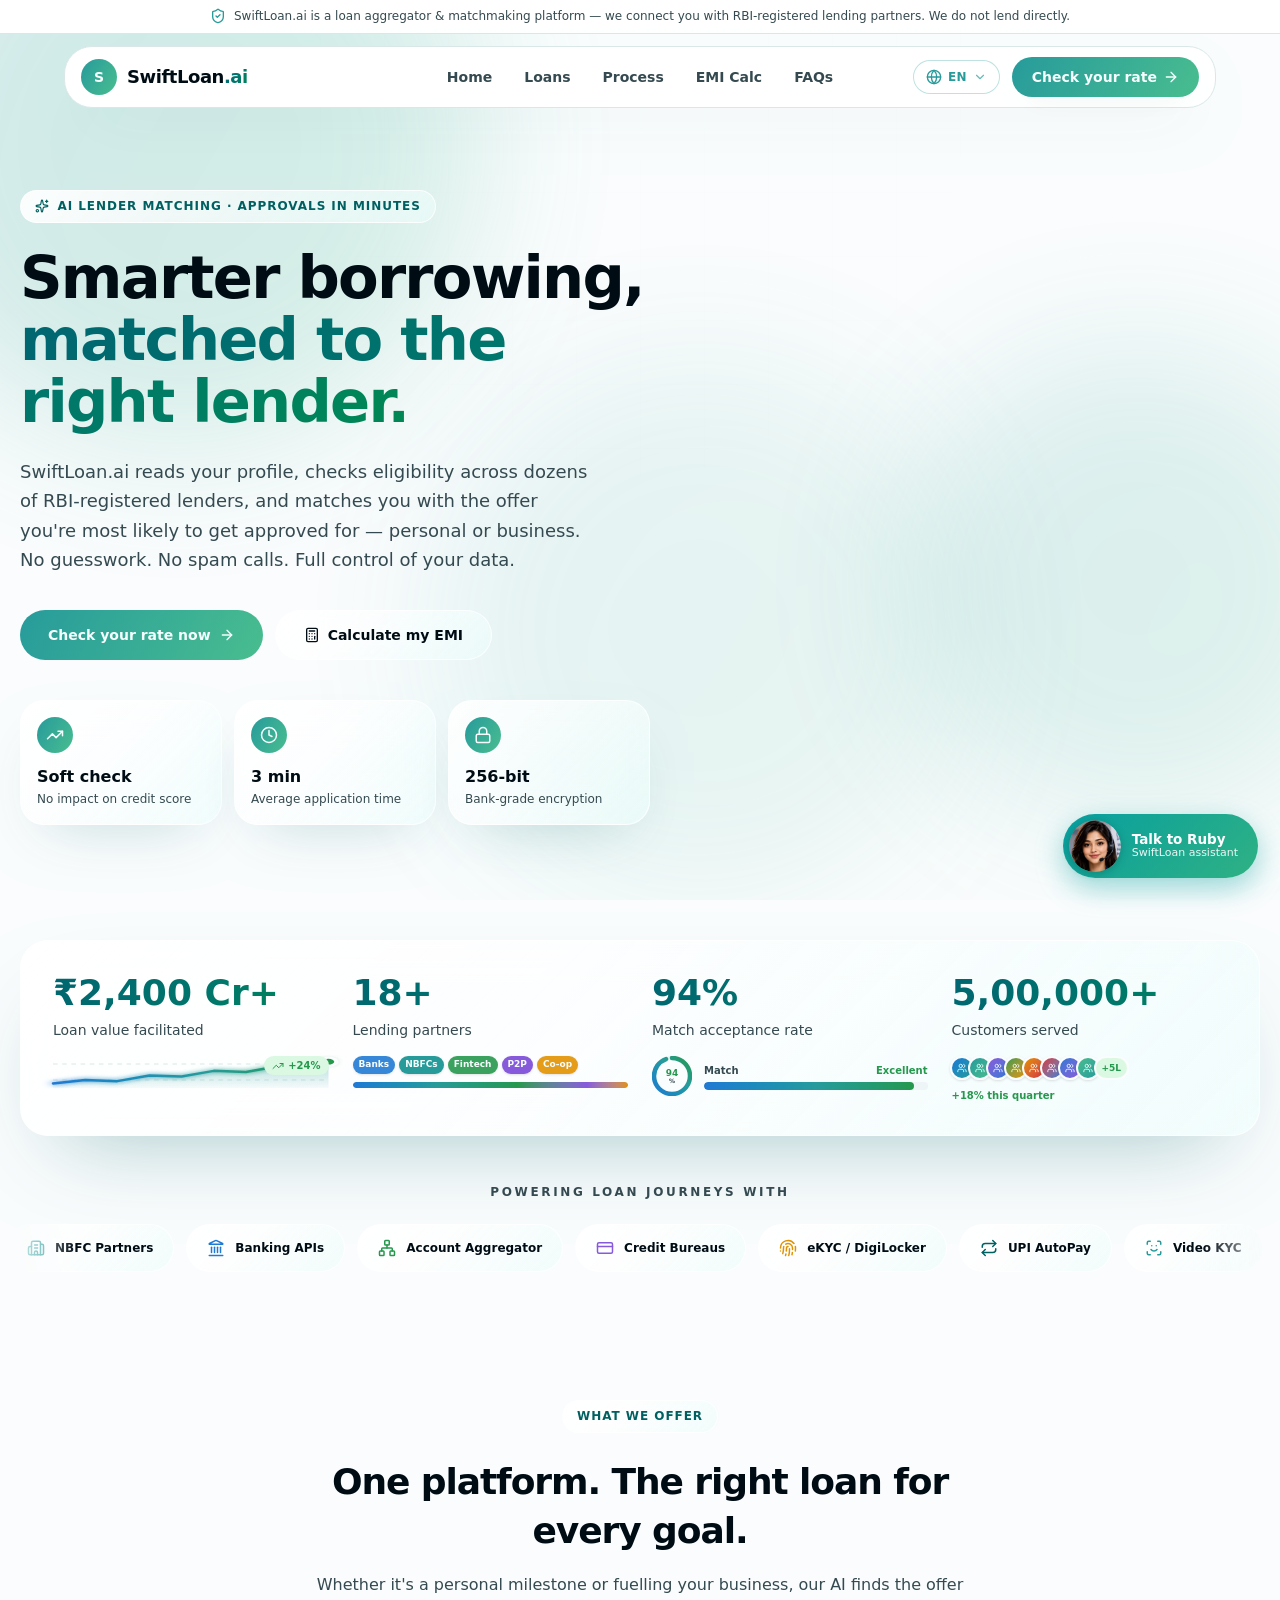
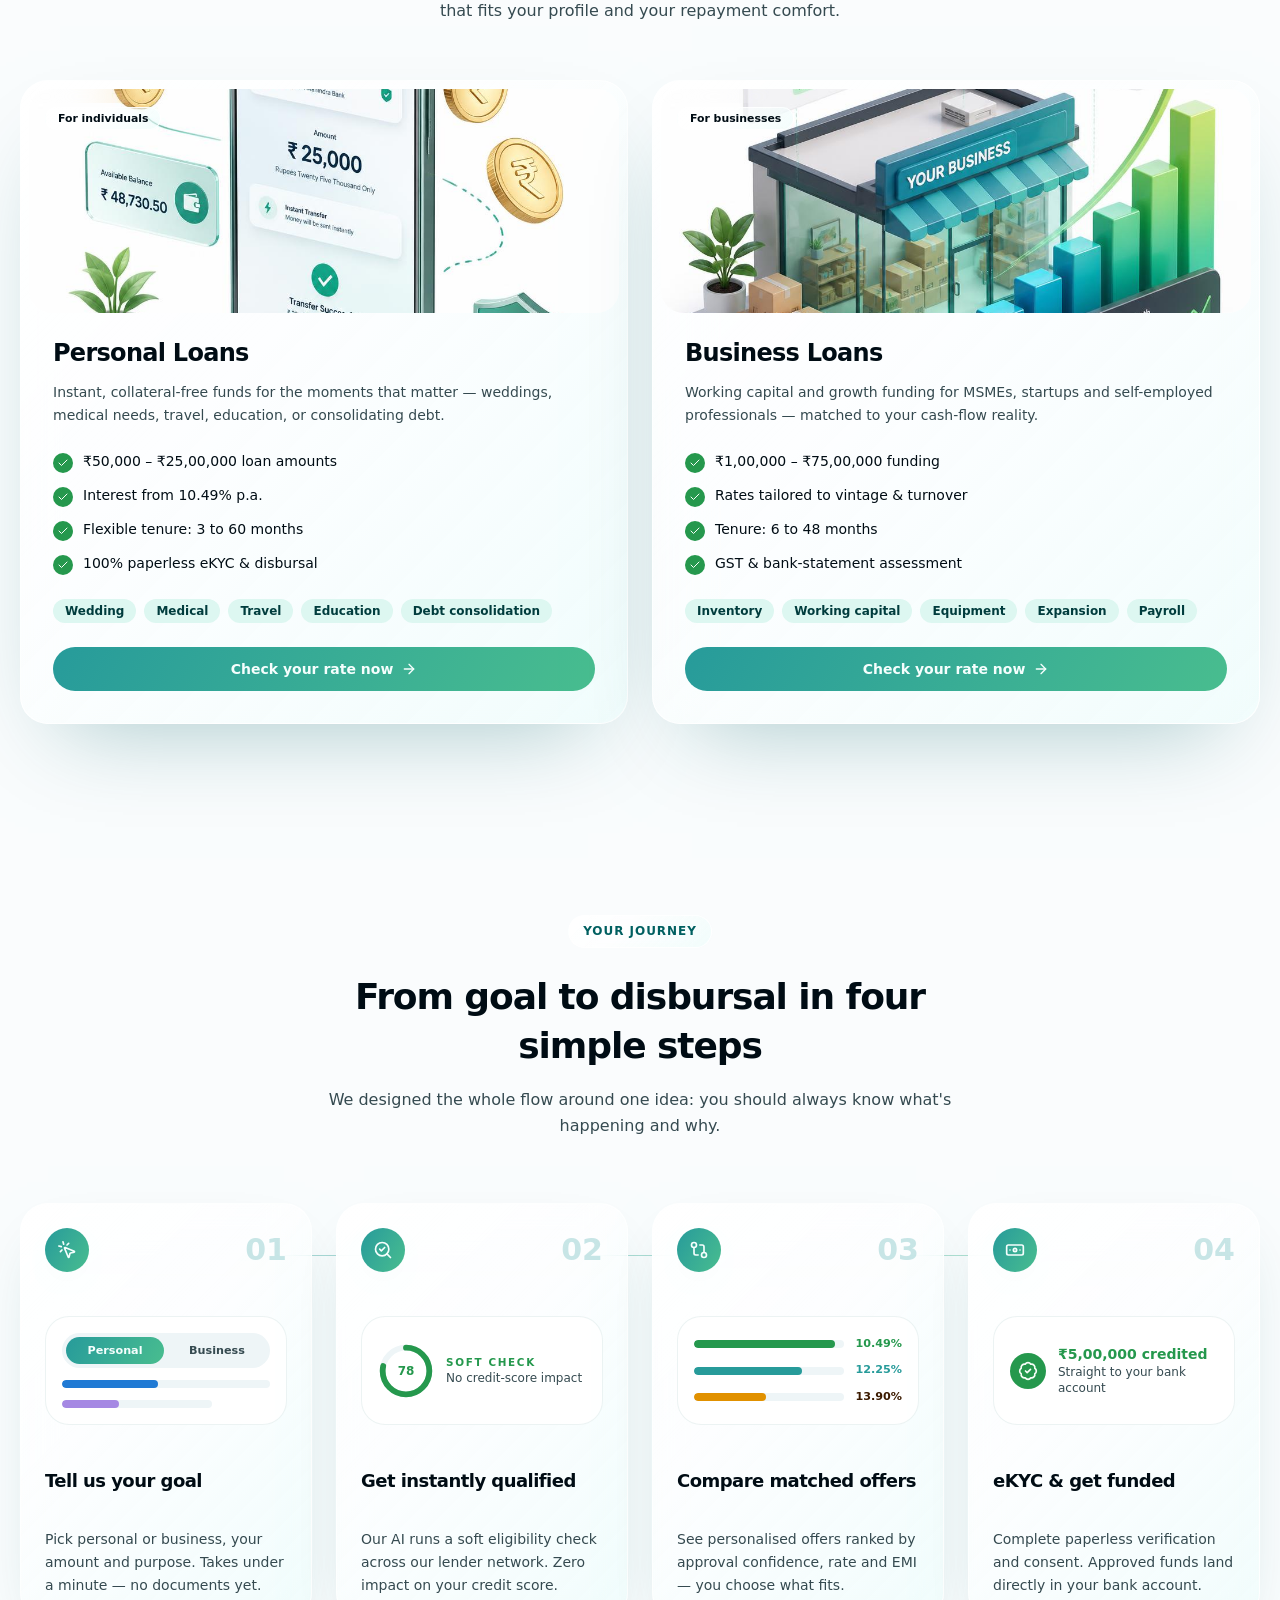
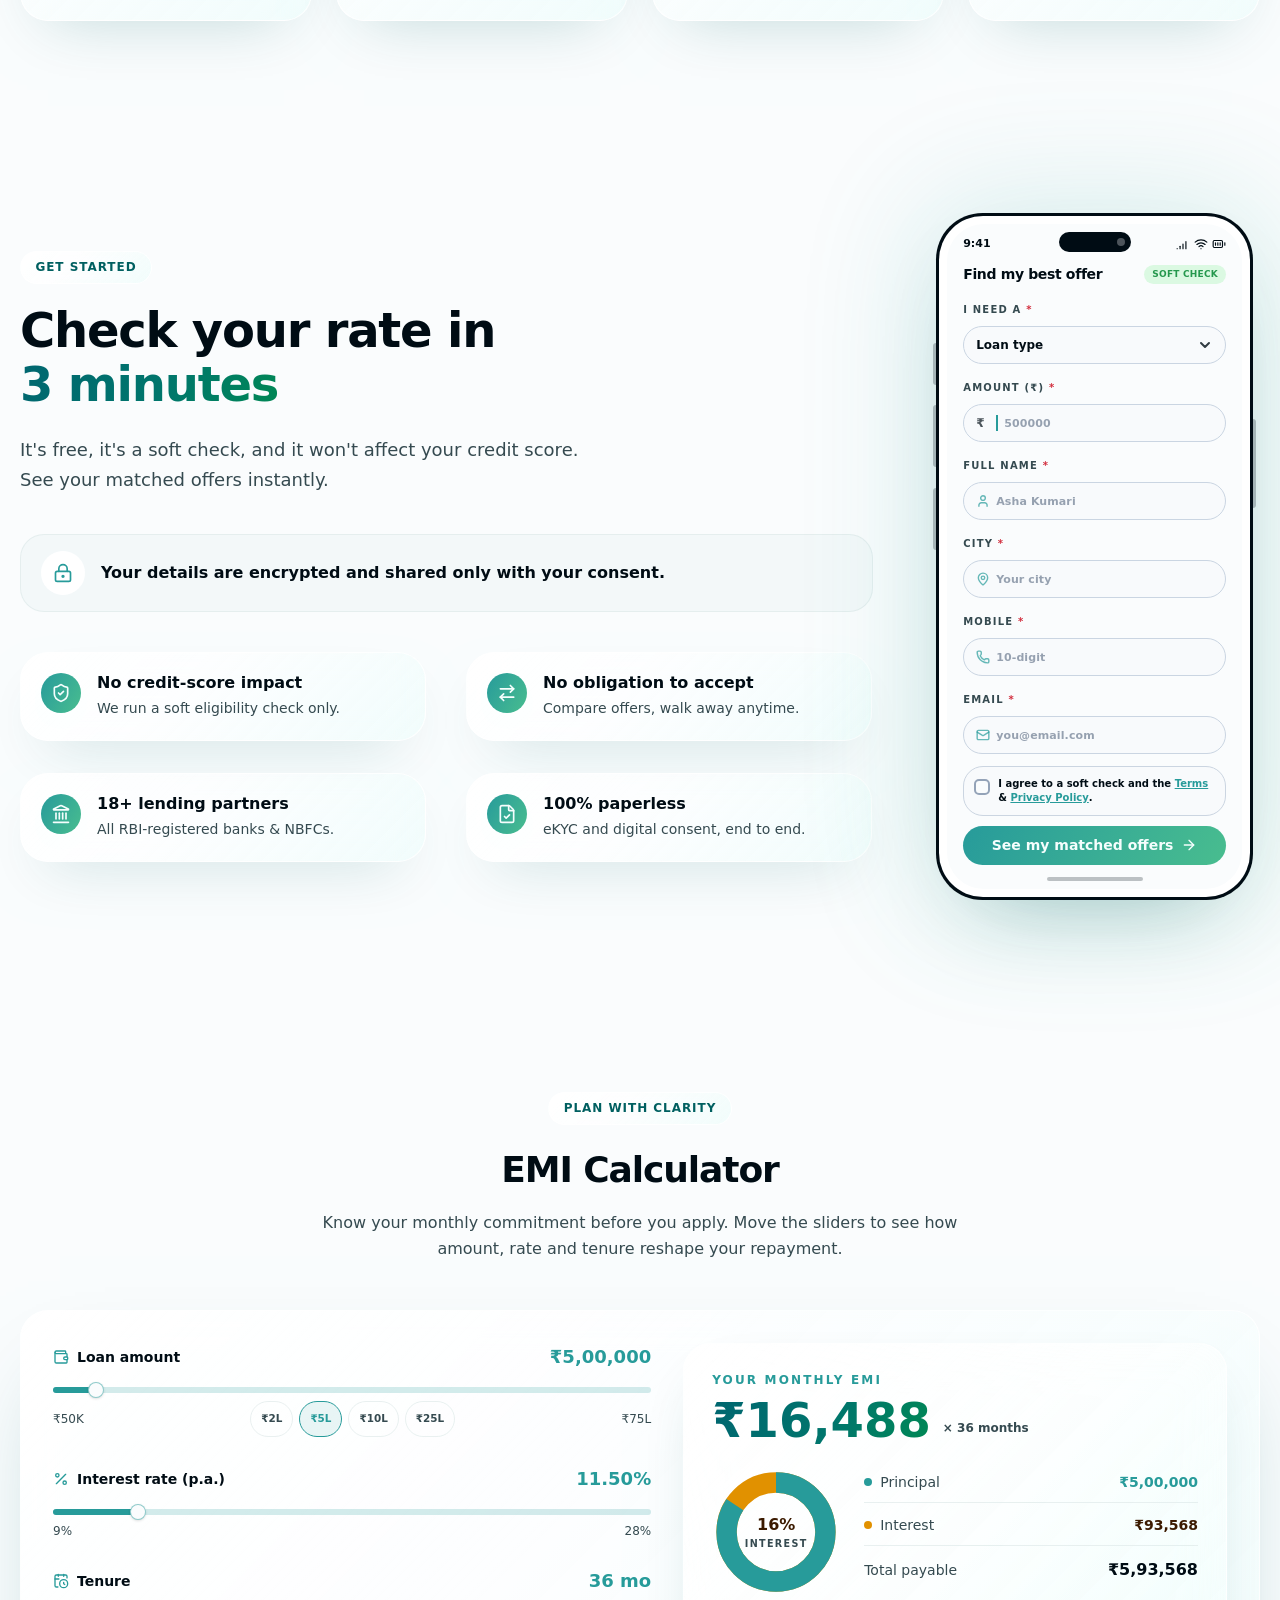
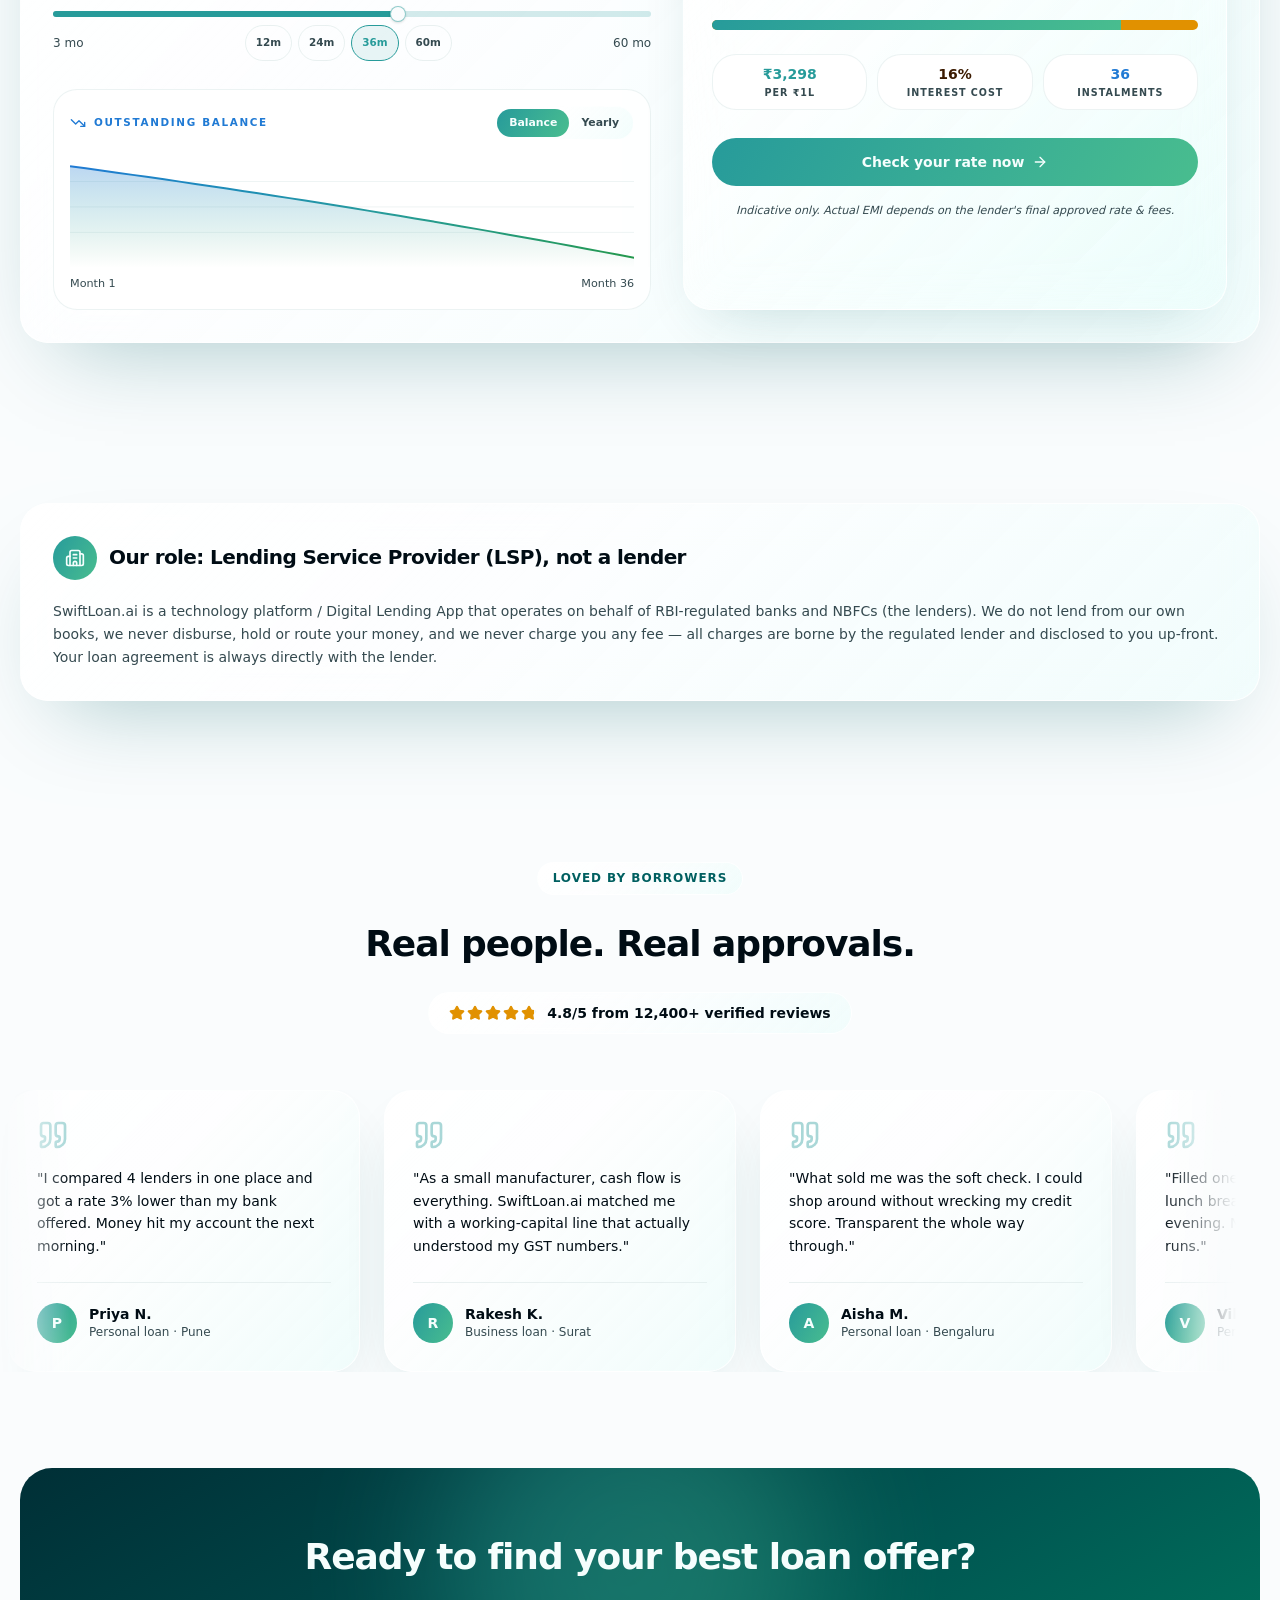
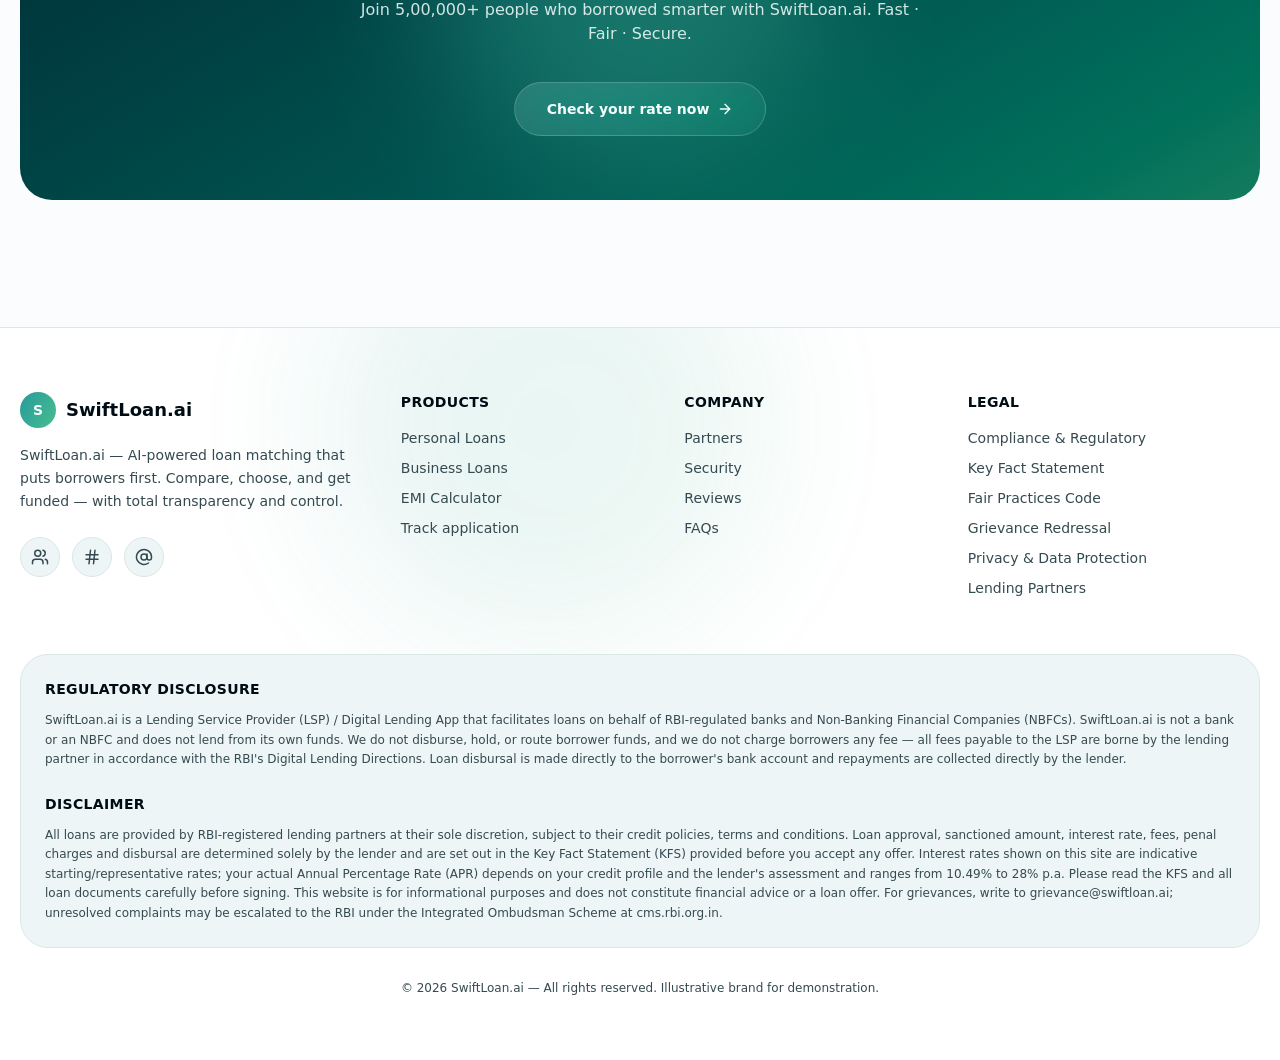
==== commit 6992fa66: "Publish new website-next static export to www.swiftloan.ai Replaces the old static marketing site wi" ====
--- a/index.html
+++ b/index.html
@@ -1,762 +1 @@
-<!DOCTYPE html>
-<html lang="en">
-<head>
-  <meta charset="UTF-8" />
-  <meta name="viewport" content="width=device-width, initial-scale=1.0" />
-  <meta name="theme-color" content="#0A3F41" />
-  <title>SwiftLoan.ai — Fast · Fair · Secure loans, matched to the right lender</title>
-  <meta name="description" content="SwiftLoan.ai uses intelligent qualification and AI lender matching to help you access personal and business loans faster — with transparent terms, bank-grade security, and full consent control." />
-  <link rel="preconnect" href="https://fonts.googleapis.com" />
-  <link rel="preconnect" href="https://fonts.gstatic.com" crossorigin />
-  <link href="https://fonts.googleapis.com/css2?family=Public+Sans:wght@400;500;600;700;800&family=Inter:wght@400;500;600;700&family=JetBrains+Mono:wght@400;500&display=swap" rel="stylesheet" />
-  <link href="https://fonts.googleapis.com/css2?family=Material+Symbols+Outlined:opsz,wght,FILL,GRAD@20..48,100..700,0..1,-50..0&display=swap" rel="stylesheet" />
-  <link rel="stylesheet" href="css/styles.css" />
-  <link rel="apple-touch-icon" href="icon.png" />
-  <meta property="og:image" content="icon.png" />
-  <link rel="icon" href="data:image/svg+xml,%3Csvg xmlns='http://www.w3.org/2000/svg' viewBox='0 0 120 120'%3E%3Cdefs%3E%3ClinearGradient id='g' x1='0' y1='0' x2='1' y2='1'%3E%3Cstop offset='0' stop-color='%230CB6A6'/%3E%3Cstop offset='1' stop-color='%232FB183'/%3E%3C/linearGradient%3E%3C/defs%3E%3Crect width='120' height='120' rx='30' fill='url(%23g)'/%3E%3Cg stroke='white' stroke-linecap='round'%3E%3Cline x1='14' y1='52' x2='36' y2='52' stroke-width='7' opacity='.5'/%3E%3Cline x1='16' y1='72' x2='38' y2='72' stroke-width='7' opacity='.85'/%3E%3C/g%3E%3Ctext x='78' y='88' text-anchor='middle' fill='white' font-family='Arial,sans-serif' font-size='82' font-weight='bold'%3E₹%3C/text%3E%3C/svg%3E" />
-</head>
-<body>
-
-  <!-- ============ AURORA BACKGROUND ============ -->
-  <div class="aurora" aria-hidden="true">
-    <span class="motif" style="top:8%;left:5%;transform:rotate(-12deg)">currency_rupee</span>
-    <span class="motif motif--fill" style="top:14%;right:7%;transform:rotate(14deg)">savings</span>
-    <span class="motif" style="top:46%;left:2%;transform:rotate(8deg)">trending_up</span>
-    <span class="motif motif--fill" style="top:62%;right:4%;transform:rotate(-8deg)">account_balance</span>
-    <span class="motif" style="top:82%;left:12%;transform:rotate(10deg)">shield</span>
-    <span class="motif" style="top:34%;right:22%;transform:rotate(-6deg)">payments</span>
-  </div>
-
-  <!-- ============ TOP DISCLAIMER STRIP ============ -->
-  <div class="topbar">
-    <span class="msi">verified_user</span>
-    SwiftLoan.ai is a loan aggregator &amp; matchmaking platform — we connect you with RBI-registered lending partners. We do not lend directly.
-  </div>
-
-  <!-- ============ NAVBAR ============ -->
-  <header class="nav" id="nav">
-    <div class="container nav__inner">
-      <a href="#top" class="brand" aria-label="SwiftLoan.ai home">
-        <span class="brand__mark" aria-hidden="true">
-          <svg width="30" height="30" viewBox="0 0 120 120" fill="none">
-            <g stroke="#fff" stroke-linecap="round">
-              <line x1="16" y1="43" x2="40" y2="43" stroke-width="6" opacity=".32"/>
-              <line x1="12" y1="60" x2="38" y2="60" stroke-width="6" opacity=".55"/>
-              <line x1="18" y1="77" x2="42" y2="77" stroke-width="6" opacity=".82"/>
-            </g>
-            <g transform="skewX(-7)">
-              <text x="82" y="87" text-anchor="middle" fill="#fff" font-family="'Public Sans',Arial,sans-serif" font-size="84" font-weight="800">&#8377;</text>
-            </g>
-          </svg>
-        </span>
-        <span class="brand__name"><span class="brand__swift">Swift</span>Loan<span class="brand__ai">.ai</span></span>
-      </a>
-
-      <nav class="nav__links" id="navLinks" aria-label="Primary">
-        <a href="#services" data-i18n="nav.loans">Loans</a>
-        <a href="#how" data-i18n="nav.how">How it works</a>
-        <a href="#calculator" data-i18n="nav.emi">EMI Calculator</a>
-        <a href="#track" data-i18n="nav.track">Track application</a>
-        <a href="#partners" data-i18n="nav.partners">Partners</a>
-        <a href="#compliance" data-i18n="nav.compliance">Compliance</a>
-        <a href="#faq" data-i18n="nav.faq">FAQs</a>
-        <a href="#apply" class="btn btn--primary nav__cta-mobile" data-i18n="nav.getStarted">Get started</a>
-      </nav>
-
-      <div class="nav__actions">
-        <div class="langtoggle" role="group" aria-label="Language">
-          <button class="langtoggle__btn is-active" data-lang="EN">EN</button>
-          <button class="langtoggle__btn" data-lang="HI">HI</button>
-        </div>
-        <a href="#apply" class="btn btn--primary" data-i18n="nav.checkRate">Check your rate <span class="msi">arrow_forward</span></a>
-        <button class="nav__toggle" id="navToggle" aria-label="Toggle menu" aria-expanded="false">
-          <span></span><span></span><span></span>
-        </button>
-      </div>
-    </div>
-  </header>
-
-  <main id="top">
-
-    <!-- ============ HERO ============ -->
-    <section class="hero">
-      <div class="container hero__grid">
-        <div class="hero__copy">
-          <span class="pill"><span class="msi msi--fill">bolt</span> <span data-i18n="hero.pill">AI lender matching · Approvals in minutes</span></span>
-          <h1 class="hero__title"><span data-i18n="hero.title1">Smarter borrowing,</span><br><span class="grad-text" data-i18n="hero.title2">matched to the right lender.</span></h1>
-          <p class="hero__sub" data-i18n="hero.sub">
-            SwiftLoan.ai reads your profile, checks eligibility across dozens of RBI-registered
-            lenders, and matches you with the offer you're most likely to get approved for —
-            personal or business. No guesswork. No spam calls. Full control of your data.
-          </p>
-
-          <div class="hero__cta">
-            <a href="#apply" class="btn btn--primary btn--lg" data-i18n="hero.cta1">Check your eligibility <span class="msi">arrow_forward</span></a>
-            <a href="#calculator" class="btn btn--secondary btn--lg"><span class="msi">calculate</span> <span data-i18n="hero.cta2">Calculate my EMI</span></a>
-          </div>
-
-          <ul class="hero__trust">
-            <li><span class="msi">shield</span><div><strong data-i18n="hero.trust1">Soft check</strong><span data-i18n="hero.trust1s">No impact on credit score</span></div></li>
-            <li><span class="msi">speed</span><div><strong data-i18n="hero.trust2">3 min</strong><span data-i18n="hero.trust2s">Average application time</span></div></li>
-            <li><span class="msi">lock</span><div><strong data-i18n="hero.trust3">256-bit</strong><span data-i18n="hero.trust3s">Bank-grade encryption</span></div></li>
-          </ul>
-        </div>
-
-        <div class="hero__visual">
-          <div class="glass float-card--main">
-            <div class="fc__head"><span class="fc__dot"></span> <span data-i18n="fc.match">Your best match found</span></div>
-            <div class="fc__amount">₹5,00,000<span data-i18n="fc.limit">approved limit</span></div>
-            <div class="fc__stats">
-              <div class="fc__stat"><span data-i18n="fc.rate">Interest rate</span><b>from 10.49%</b></div>
-              <div class="fc__stat"><span data-i18n="fc.tenure">Tenure</span><b>up to 60 mo</b></div>
-            </div>
-            <div class="fc__bar"><i style="width:82%"></i></div>
-            <div class="fc__match"><span class="fc__score">92%</span> <span data-i18n="fc.conf">match confidence</span></div>
-            <a href="#apply" class="btn btn--primary btn--block" data-i18n="fc.accept">Accept &amp; continue <span class="msi">arrow_forward</span></a>
-          </div>
-
-          <div class="glass float-card--mini fc-mini-1">
-            <span class="icon-tile icon-tile--teal"><span class="msi msi--fill">account_balance</span></span>
-            <div><b data-i18n="fc.lenders">18 lenders</b><span data-i18n="fc.checked">checked instantly</span></div>
-          </div>
-          <div class="glass float-card--mini fc-mini-2">
-            <span class="icon-tile icon-tile--green"><span class="msi msi--fill">verified_user</span></span>
-            <div><b data-i18n="fc.consent">Consent-first</b><span data-i18n="fc.consentSub">You approve every share</span></div>
-          </div>
-        </div>
-      </div>
-
-      <!-- trust logo strip -->
-      <div class="container">
-        <div class="logostrip">
-          <span class="logostrip__label">Powering loan journeys with</span>
-          <div class="logostrip__row">
-            <span><span class="msi">account_balance</span> NBFC Partners</span>
-            <span><span class="msi">api</span> Banking APIs</span>
-            <span><span class="msi">hub</span> Account Aggregator</span>
-            <span><span class="msi">analytics</span> Credit Bureaus</span>
-            <span><span class="msi">badge</span> eKYC / DigiLocker</span>
-            <span><span class="msi">payments</span> UPI AutoPay</span>
-          </div>
-        </div>
-      </div>
-    </section>
-
-    <!-- ============ STATS BAND ============ -->
-    <section class="stats" aria-label="Key metrics">
-      <div class="container stats__grid">
-        <div class="stat"><div class="stat__num" data-count="2400" data-suffix="Cr+">₹0</div><div class="stat__label" data-i18n="stats.1">Loan value facilitated</div></div>
-        <div class="stat"><div class="stat__num" data-count="18" data-suffix="+">0</div><div class="stat__label" data-i18n="stats.2">Lending partners</div></div>
-        <div class="stat"><div class="stat__num" data-count="94" data-suffix="%">0</div><div class="stat__label" data-i18n="stats.3">Match acceptance rate</div></div>
-        <div class="stat"><div class="stat__num" data-count="500000" data-suffix="+">0</div><div class="stat__label" data-i18n="stats.4">Customers served</div></div>
-      </div>
-    </section>
-
-    <!-- ============ SERVICES ============ -->
-    <section class="section" id="services">
-      <div class="container">
-        <div class="section__head">
-          <span class="eyebrow" data-i18n="sec.services.ey">What we offer</span>
-          <h2 data-i18n="sec.services.h">One platform. The right loan for every goal.</h2>
-          <p class="section__lead" data-i18n="sec.services.lead">Whether it's a personal milestone or fuelling your business, our AI finds the offer that fits your profile and your repayment comfort.</p>
-        </div>
-
-        <div class="services__grid">
-          <!-- Personal -->
-          <article class="glass svc-card">
-            <div class="svc-card__top">
-              <span class="icon-tile icon-tile--teal icon-tile--lg"><span class="msi msi--fill">person</span></span>
-              <span class="tag" data-i18n="svc.personal.tag">For individuals</span>
-            </div>
-            <h3 data-i18n="svc.personal.title">Personal Loans</h3>
-            <p>Instant, collateral-free funds for the moments that matter — weddings, medical needs, travel, education, or consolidating debt.</p>
-            <ul class="svc-card__list">
-              <li><span class="msi">check_circle</span> ₹50,000 – ₹25,00,000 loan amounts</li>
-              <li><span class="msi">check_circle</span> Interest from 10.49% p.a.</li>
-              <li><span class="msi">check_circle</span> Flexible tenure: 3 to 60 months</li>
-              <li><span class="msi">check_circle</span> 100% paperless eKYC &amp; disbursal</li>
-            </ul>
-            <div class="svc-card__uses">
-              <span><span class="msi">celebration</span> Wedding</span>
-              <span><span class="msi">local_hospital</span> Medical</span>
-              <span><span class="msi">flight</span> Travel</span>
-              <span><span class="msi">school</span> Education</span>
-              <span><span class="msi">credit_card</span> Debt consolidation</span>
-            </div>
-            <a href="#apply" data-loan="Personal Loan" class="btn btn--primary btn--block" data-i18n="svc.personal.cta">Check my personal loan offer <span class="msi">arrow_forward</span></a>
-          </article>
-
-          <!-- Business -->
-          <article class="glass svc-card svc-card--feat">
-            <span class="ribbon" data-i18n="svc.business.ribbon">Most popular</span>
-            <div class="svc-card__top">
-              <span class="icon-tile icon-tile--green icon-tile--lg"><span class="msi msi--fill">storefront</span></span>
-              <span class="tag tag--green" data-i18n="svc.business.tag">For businesses</span>
-            </div>
-            <h3 data-i18n="svc.business.title">Business Loans</h3>
-            <p>Working capital and growth funding for MSMEs, startups and self-employed professionals — matched to your cash-flow reality.</p>
-            <ul class="svc-card__list">
-              <li><span class="msi">check_circle</span> ₹1,00,000 – ₹75,00,000 funding</li>
-              <li><span class="msi">check_circle</span> Rates tailored to vintage &amp; turnover</li>
-              <li><span class="msi">check_circle</span> Tenure: 6 to 48 months</li>
-              <li><span class="msi">check_circle</span> GST &amp; bank-statement assessment</li>
-            </ul>
-            <div class="svc-card__uses">
-              <span><span class="msi">inventory_2</span> Inventory</span>
-              <span><span class="msi">receipt_long</span> Working capital</span>
-              <span><span class="msi">construction</span> Equipment</span>
-              <span><span class="msi">trending_up</span> Expansion</span>
-              <span><span class="msi">groups</span> Payroll</span>
-            </div>
-            <a href="#apply" data-loan="Business Loan" class="btn btn--primary btn--block" data-i18n="svc.business.cta">Check my business loan offer <span class="msi">arrow_forward</span></a>
-          </article>
-        </div>
-      </div>
-    </section>
-
-    <!-- ============ GOALS / JOURNEY ============ -->
-    <section class="section" id="how">
-      <div class="container">
-        <div class="section__head">
-          <span class="eyebrow" data-i18n="sec.how.ey">Your journey</span>
-          <h2 data-i18n="sec.how.h">From goal to disbursal in four simple steps</h2>
-          <p class="section__lead" data-i18n="sec.how.lead">We designed the whole flow around one idea: you should always know what's happening and why.</p>
-        </div>
-
-        <ol class="journey">
-          <li class="glass journey__step">
-            <div class="journey__num">01</div>
-            <h3 data-i18n="how.1t">Tell us your goal</h3>
-            <p>Pick personal or business, your amount and purpose. Takes under a minute — no documents yet.</p>
-          </li>
-          <li class="glass journey__step">
-            <div class="journey__num">02</div>
-            <h3 data-i18n="how.2t">Get instantly qualified</h3>
-            <p>Our AI runs a soft eligibility check across our lender network. Zero impact on your credit score.</p>
-          </li>
-          <li class="glass journey__step">
-            <div class="journey__num">03</div>
-            <h3 data-i18n="how.3t">Compare matched offers</h3>
-            <p>See personalised offers ranked by approval confidence, rate and EMI — you choose what fits.</p>
-          </li>
-          <li class="glass journey__step">
-            <div class="journey__num">04</div>
-            <h3 data-i18n="how.4t">eKYC &amp; get funded</h3>
-            <p>Complete paperless verification and consent. Approved funds land directly in your bank account.</p>
-          </li>
-        </ol>
-      </div>
-    </section>
-
-    <!-- ============ AI QUALIFICATION / MATCHING ============ -->
-    <section class="section" id="ai">
-      <div class="container ai__grid">
-        <div class="ai__copy">
-          <span class="eyebrow" data-i18n="sec.ai.ey">The intelligence layer</span>
-          <h2 data-i18n="sec.ai.h">Intelligent qualification &amp; lender matching</h2>
-          <p class="section__lead" data-i18n="sec.ai.lead">Applying to lenders one by one hurts your credit score and wastes time. SwiftLoan.ai flips the model — we assess you once, then match you to lenders whose criteria you actually meet.</p>
-
-          <div class="ai__feats">
-            <div class="ai__feat">
-              <span class="icon-tile icon-tile--teal"><span class="msi msi--fill">ads_click</span></span>
-              <div><h4 data-i18n="ai.1t">Approval-first matching</h4><p>We rank lenders by your real likelihood of approval, not by who pays us the most.</p></div>
-            </div>
-            <div class="ai__feat">
-              <span class="icon-tile icon-tile--green"><span class="msi msi--fill">insights</span></span>
-              <div><h4 data-i18n="ai.2t">Multi-signal underwriting</h4><p>Income, cash-flow, bureau data and Account Aggregator signals — analysed in seconds.</p></div>
-            </div>
-            <div class="ai__feat">
-              <span class="icon-tile icon-tile--teal"><span class="msi msi--fill">shield</span></span>
-              <div><h4 data-i18n="ai.3t">Soft-check protection</h4><p>Eligibility is checked with soft pulls, so shopping for the best rate never dents your score.</p></div>
-            </div>
-            <div class="ai__feat">
-              <span class="icon-tile icon-tile--green"><span class="msi msi--fill">balance</span></span>
-              <div><h4 data-i18n="ai.4t">Transparent ranking</h4><p>Every offer shows the rate, fees, EMI and total cost up-front. No hidden surprises.</p></div>
-            </div>
-          </div>
-        </div>
-
-        <div class="ai__panel">
-          <div class="glass match-demo">
-            <div class="match-demo__head">
-              <span><span class="msi msi--fill">smart_toy</span> Matching engine</span>
-              <span class="live"><span class="live__dot"></span> live</span>
-            </div>
-            <div class="match-demo__profile">
-              <span class="mdp__avatar">RS</span>
-              <div><b>Profile analysed</b><span>Income · Bureau · Bank flow · GST</span></div>
-              <span class="mdp__ok msi msi--fill">check_circle</span>
-            </div>
-            <div class="match-list" id="matchList">
-              <div class="match-row"><span class="ml__bank">Aditya Finance</span><span class="ml__rate">10.49%</span><span class="ml__score high">96%</span></div>
-              <div class="match-row"><span class="ml__bank">MetroCredit NBFC</span><span class="ml__rate">11.25%</span><span class="ml__score high">91%</span></div>
-              <div class="match-row"><span class="ml__bank">Prime Capital</span><span class="ml__rate">12.10%</span><span class="ml__score mid">78%</span></div>
-              <div class="match-row"><span class="ml__bank">UrbanLend</span><span class="ml__rate">13.00%</span><span class="ml__score mid">64%</span></div>
-            </div>
-            <p class="match-demo__foot">Ranked by approval confidence · updated in real time</p>
-          </div>
-        </div>
-      </div>
-    </section>
-
-    <!-- ============ EMI CALCULATOR ============ -->
-    <section class="section section--dark" id="calculator">
-      <div class="container">
-        <div class="section__head section__head--light">
-          <span class="eyebrow eyebrow--light" data-i18n="sec.calc.ey">Plan with clarity</span>
-          <h2 data-i18n="sec.calc.h">EMI Calculator</h2>
-          <p class="section__lead" data-i18n="sec.calc.lead">Know your monthly commitment before you apply. Move the sliders to see how amount, rate and tenure change your EMI.</p>
-        </div>
-
-        <div class="calc">
-          <div class="calc__controls">
-            <div class="calc__field">
-              <div class="calc__label"><label for="amount" data-i18n="calc.amount">Loan amount</label><output id="amountOut">₹5,00,000</output></div>
-              <input type="range" id="amount" min="50000" max="7500000" step="10000" value="500000" />
-              <div class="calc__range"><span>₹50K</span><span>₹75L</span></div>
-            </div>
-
-            <div class="calc__field">
-              <div class="calc__label"><label for="rate" data-i18n="calc.rate">Interest rate (p.a.)</label><output id="rateOut">11.5%</output></div>
-              <input type="range" id="rate" min="9" max="28" step="0.1" value="11.5" />
-              <div class="calc__range"><span>9%</span><span>28%</span></div>
-            </div>
-
-            <div class="calc__field">
-              <div class="calc__label"><label for="tenure" data-i18n="calc.tenure">Tenure</label><output id="tenureOut">36 months</output></div>
-              <input type="range" id="tenure" min="3" max="60" step="1" value="36" />
-              <div class="calc__range"><span>3 mo</span><span>60 mo</span></div>
-            </div>
-          </div>
-
-          <div class="glass calc__result">
-            <div class="calc__emi">
-              <span data-i18n="calc.emiLabel">Your monthly EMI</span>
-              <strong id="emiOut">₹16,489</strong>
-            </div>
-            <div class="calc__donut">
-              <svg viewBox="0 0 120 120" width="150" height="150" aria-hidden="true">
-                <circle cx="60" cy="60" r="52" class="donut-track"/>
-                <circle cx="60" cy="60" r="52" class="donut-fill" id="donut"/>
-              </svg>
-              <div class="calc__legend">
-                <span><i class="dot dot--p"></i>Principal <b id="principalOut">₹5,00,000</b></span>
-                <span><i class="dot dot--i"></i>Interest <b id="interestOut">₹93,604</b></span>
-              </div>
-            </div>
-            <div class="calc__total">
-              <span data-i18n="calc.total">Total payable</span><strong id="totalOut">₹5,93,604</strong>
-            </div>
-            <a href="#apply" class="btn btn--primary btn--block" data-i18n="calc.cta">Get this loan matched <span class="msi">arrow_forward</span></a>
-            <p class="calc__note">Indicative only. Actual EMI depends on the lender's final approved rate &amp; fees.</p>
-          </div>
-        </div>
-      </div>
-    </section>
-
-    <!-- ============ APPLICATION TRACKING ============ -->
-    <section class="section" id="track">
-      <div class="container track__grid">
-        <div class="track__copy">
-          <span class="eyebrow" data-i18n="sec.track.ey">Always in the loop</span>
-          <h2 data-i18n="sec.track.h">Track your application in real time</h2>
-          <p class="section__lead" data-i18n="sec.track.lead">No more wondering "what's happening with my loan?". Enter your reference ID to see exactly where you are — from submission to money in the bank.</p>
-
-          <form class="track__form" id="trackForm" novalidate>
-            <label for="appId" class="sr-only">Application ID</label>
-            <input type="text" id="appId" placeholder="Enter application ID (try SL-2048)" data-i18n-ph="track.ph" autocomplete="off" />
-            <button type="submit" class="btn btn--primary" data-i18n="track.btn"><span class="msi">search</span> Track</button>
-          </form>
-          <p class="track__hint">Demo IDs: <button class="linkbtn" data-demo="SL-2048">SL-2048</button> · <button class="linkbtn" data-demo="SL-3110">SL-3110</button></p>
-        </div>
-
-        <div class="track__panel">
-          <div class="glass tracker" id="tracker" aria-live="polite">
-            <div class="tracker__empty" id="trackerEmpty">
-              <span class="msi tracker__empty-ic">manage_search</span>
-              <p>Enter an application ID to see live status</p>
-            </div>
-            <div class="tracker__body" id="trackerBody" hidden>
-              <div class="tracker__meta">
-                <div><span>Application</span><b id="tkId">SL-2048</b></div>
-                <div><span>Type</span><b id="tkType">Personal Loan</b></div>
-                <div><span>Amount</span><b id="tkAmount">₹5,00,000</b></div>
-              </div>
-              <ol class="steps" id="tkSteps"></ol>
-              <div class="tracker__foot" id="tkFoot"></div>
-            </div>
-          </div>
-        </div>
-      </div>
-    </section>
-
-    <!-- ============ PARTNERS ============ -->
-    <section class="section" id="partners">
-      <div class="container">
-        <div class="section__head">
-          <span class="eyebrow" data-i18n="sec.partners.ey">Ecosystem</span>
-          <h2 data-i18n="sec.partners.h">Built with trusted lending &amp; business partners</h2>
-          <p class="section__lead" data-i18n="sec.partners.lead">We're a technology bridge — the actual lending is done by our regulated partners, and we help great businesses embed credit into their platforms.</p>
-        </div>
-
-        <div class="partners__cols">
-          <div class="glass partners__col">
-            <span class="icon-tile icon-tile--teal icon-tile--lg"><span class="msi msi--fill">account_balance</span></span>
-            <h3 data-i18n="partners.lend.title">For lending partners</h3>
-            <p>Reach pre-qualified, intent-rich borrowers and reduce acquisition cost. Our engine sends you only applicants who fit your credit box.</p>
-            <ul class="checklist">
-              <li><span class="msi">arrow_forward</span> Pre-filtered, consented applications</li>
-              <li><span class="msi">arrow_forward</span> Lower rejection &amp; underwriting cost</li>
-              <li><span class="msi">arrow_forward</span> API-first integration &amp; real-time decisioning</li>
-              <li><span class="msi">arrow_forward</span> Portfolio-quality lead scoring</li>
-            </ul>
-            <a href="#apply" class="btn btn--secondary" data-i18n="partners.lend.cta">Become a lending partner</a>
-          </div>
-
-          <div class="glass partners__col">
-            <span class="icon-tile icon-tile--green icon-tile--lg"><span class="msi msi--fill">handshake</span></span>
-            <h3 data-i18n="partners.biz.title">For business partners</h3>
-            <p>Embed SwiftLoan.ai credit into your app or checkout. Offer your customers instant financing — we handle matching, compliance and disbursal.</p>
-            <ul class="checklist">
-              <li><span class="msi">arrow_forward</span> Plug-and-play embedded lending SDK</li>
-              <li><span class="msi">arrow_forward</span> Co-branded borrower experience</li>
-              <li><span class="msi">arrow_forward</span> Revenue share on funded loans</li>
-              <li><span class="msi">arrow_forward</span> Full compliance &amp; consent handled for you</li>
-            </ul>
-            <a href="#apply" class="btn btn--secondary" data-i18n="partners.biz.cta">Partner with us</a>
-          </div>
-        </div>
-
-        <div class="partner-logos" aria-label="Partner categories">
-          <span>NBFCs</span><span>Fintech lenders</span><span>Marketplaces</span><span>SaaS platforms</span><span>Retail &amp; POS</span><span>Neobanks</span>
-        </div>
-      </div>
-    </section>
-
-    <!-- ============ SECURITY & CONSENT ============ -->
-    <section class="section" id="security">
-      <div class="container">
-        <div class="section__head">
-          <span class="eyebrow" data-i18n="sec.security.ey">Trust &amp; safety</span>
-          <h2 data-i18n="sec.security.h">Your data, your consent, always</h2>
-          <p class="section__lead" data-i18n="sec.security.lead">We built SwiftLoan.ai to a higher bar than we're required to — because trust is the whole product.</p>
-        </div>
-
-        <div class="security__grid">
-          <div class="glass sec-card"><span class="icon-tile icon-tile--teal"><span class="msi msi--fill">lock</span></span><h4 data-i18n="sec.1t">256-bit encryption</h4><p>Every byte in transit and at rest is encrypted to bank-grade standards.</p></div>
-          <div class="glass sec-card"><span class="icon-tile icon-tile--green"><span class="msi msi--fill">verified_user</span></span><h4 data-i18n="sec.2t">Consent-first sharing</h4><p>Your data is only shared with a lender after you explicitly approve — via Account Aggregator.</p></div>
-          <div class="glass sec-card"><span class="icon-tile icon-tile--teal"><span class="msi msi--fill">do_not_disturb_on</span></span><h4 data-i18n="sec.3t">No spam, ever</h4><p>We don't sell your number. You won't be buried in cold calls after applying.</p></div>
-          <div class="glass sec-card"><span class="icon-tile icon-tile--green"><span class="msi msi--fill">account_balance</span></span><h4 data-i18n="sec.4t">RBI-aligned partners</h4><p>All lending is done by RBI-registered banks &amp; NBFCs following fair-practice codes.</p></div>
-          <div class="glass sec-card"><span class="icon-tile icon-tile--teal"><span class="msi msi--fill">visibility</span></span><h4 data-i18n="sec.5t">Full transparency</h4><p>See every fee, rate and term before you commit. No fine-print traps.</p></div>
-          <div class="glass sec-card"><span class="icon-tile icon-tile--green"><span class="msi msi--fill">delete</span></span><h4 data-i18n="sec.6t">Data control</h4><p>Revoke consent or request data deletion any time from your dashboard.</p></div>
-        </div>
-      </div>
-    </section>
-
-    <!-- ============ COMPLIANCE & REGULATORY ============ -->
-    <section class="section" id="compliance">
-      <div class="container">
-        <div class="section__head">
-          <span class="eyebrow" data-i18n="sec.compliance.ey">Regulatory &amp; compliance</span>
-          <h2 data-i18n="sec.compliance.h">Built for the RBI Digital Lending framework</h2>
-          <p class="section__lead" data-i18n="sec.compliance.lead">SwiftLoan.ai operates as a Lending Service Provider aligned with the RBI's Digital Lending Directions. Here's exactly how we protect you.</p>
-        </div>
-
-        <!-- role disclosure -->
-        <div class="disclosure">
-          <span class="msi msi--fill disclosure__ic">gavel</span>
-          <div>
-            <h3>Our role: Lending Service Provider (LSP), not a lender</h3>
-            <p>SwiftLoan.ai is a technology platform / Digital Lending App that operates <b>on behalf of RBI-regulated banks and NBFCs (the lenders)</b>. We do not lend from our own books, we <b>never disburse, hold or route your money</b>, and we <b>never charge you any fee</b> — all charges are borne by the regulated lender and disclosed to you up-front. Your loan agreement is always directly with the lender.</p>
-          </div>
-        </div>
-
-        <!-- RBI DLG pillars -->
-        <div class="comp-grid">
-          <div class="comp-card"><span class="msi msi--fill">description</span><h4>Key Fact Statement</h4><p>Before you accept, you get a standardised KFS showing the all-inclusive APR, total cost, every fee and penal charge, and the cooling-off period.</p></div>
-          <div class="comp-card"><span class="msi msi--fill">event_available</span><h4>Cooling-off period</h4><p>You may exit a disbursed loan within the RBI-prescribed cooling-off window by repaying principal + proportionate APR, with no penalty.</p></div>
-          <div class="comp-card"><span class="msi msi--fill">account_balance_wallet</span><h4>Direct disbursal &amp; repayment</h4><p>Funds are credited straight to your bank account and repayments go directly to the lender. Money never flows through SwiftLoan.ai.</p></div>
-          <div class="comp-card"><span class="msi msi--fill">money_off</span><h4>No borrower-side fees</h4><p>We charge you nothing. Any fee payable to us is paid by the lender — never collected from you, in line with RBI norms.</p></div>
-          <div class="comp-card"><span class="msi msi--fill">encrypted</span><h4>Data minimisation</h4><p>We collect only need-based data with your explicit consent, store it in India, take no access to your contacts, media or files, and store no biometrics.</p></div>
-          <div class="comp-card"><span class="msi msi--fill">balance</span><h4>Impartial matching</h4><p>Offers are ranked by your genuine likelihood of approval and cost to you — not by commercials. No dark patterns, no pre-ticked consents.</p></div>
-          <div class="comp-card"><span class="msi msi--fill">handshake</span><h4>Fair recovery</h4><p>Recovery follows the lender's RBI Fair Practices Code — respectful hours, no harassment, and a named recovery contact shared with you.</p></div>
-          <div class="comp-card"><span class="msi msi--fill">delete_forever</span><h4>Consent &amp; deletion</h4><p>You can review, revoke consent, or request deletion of your data at any time. Consent is logged and auditable.</p></div>
-        </div>
-
-        <div class="comp-split">
-          <!-- KFS / representative example -->
-          <div class="glass" style="padding:24px">
-            <div class="kfs__head"><span class="msi msi--fill">receipt_long</span><h3>Rates, fees &amp; a representative example</h3></div>
-            <div class="kfs__row"><span>Annual Percentage Rate (APR)</span><b>10.49% – 28.00% p.a.</b></div>
-            <div class="kfs__row"><span>Processing fee</span><b>up to 3% + GST</b></div>
-            <div class="kfs__row"><span>Penal charges (on overdue)</span><b>as per lender KFS</b></div>
-            <div class="kfs__row"><span>Foreclosure / part-payment</span><b>as per lender, often nil</b></div>
-            <div class="kfs__row"><span>Loan tenure</span><b>3 – 60 months</b></div>
-            <p class="kfs__note"><b>Illustrative example:</b> On a ₹1,00,000 personal loan for 12 months at 18% p.a. (reducing balance), the EMI is ≈ ₹9,168, total interest ≈ ₹10,016, and a one-time processing fee of 2% + GST (₹2,360) applies — an all-inclusive APR of ≈ 22.4%. Actual figures are set by the lender and shown in your Key Fact Statement before you accept. This example is for illustration only and is not an offer.</p>
-          </div>
-
-          <!-- grievance redressal -->
-          <div class="glass grievance" style="padding:24px">
-            <div class="grievance__head"><span class="msi msi--fill">support_agent</span><h3>Grievance redressal</h3></div>
-            <p>Not happy with something? Our Nodal Grievance Redressal Officer is here to help.</p>
-            <div class="grievance__rows">
-              <div class="grievance__row"><span class="msi">person</span> Grievance Officer — SwiftLoan.ai</div>
-              <div class="grievance__row"><span class="msi">mail</span> <a href="mailto:grievance@swiftloan.ai">grievance@swiftloan.ai</a></div>
-              <div class="grievance__row"><span class="msi">call</span> 1800-000-0000 · Mon–Sat, 10am–6pm</div>
-            </div>
-            <div class="grievance__steps">
-              <div class="grievance__step">We acknowledge within 48 hours and aim to resolve within the RBI-prescribed timeline.</div>
-              <div class="grievance__step">If unresolved, escalate to the lender's Grievance Officer (named in your KFS).</div>
-              <div class="grievance__step">Still unresolved after 30 days? Escalate to the RBI under the Integrated Ombudsman Scheme (RB-IOS) at <a href="https://cms.rbi.org.in" target="_blank" rel="noopener">cms.rbi.org.in</a>.</div>
-            </div>
-          </div>
-        </div>
-
-        <div class="comp-actions">
-          <a href="compliance.html" class="btn btn--primary">Read full compliance &amp; policies <span class="msi">arrow_forward</span></a>
-          <a href="compliance.html#partners" class="btn btn--secondary">Our lending partners</a>
-        </div>
-      </div>
-    </section>
-
-    <!-- ============ TESTIMONIALS ============ -->
-    <section class="section" id="reviews">
-      <div class="container">
-        <div class="section__head">
-          <span class="eyebrow" data-i18n="sec.reviews.ey">Loved by borrowers</span>
-          <h2 data-i18n="sec.reviews.h">Real people. Real approvals.</h2>
-          <div class="rating">
-            <span class="rating__stars"><span class="msi msi--fill">star</span><span class="msi msi--fill">star</span><span class="msi msi--fill">star</span><span class="msi msi--fill">star</span><span class="msi msi--fill">star</span></span>
-            <span class="rating__text"><b>4.8/5</b> from 12,400+ verified reviews</span>
-          </div>
-        </div>
-
-        <div class="reviews__grid">
-          <figure class="glass review">
-            <div class="review__stars"><span class="msi msi--fill">star</span><span class="msi msi--fill">star</span><span class="msi msi--fill">star</span><span class="msi msi--fill">star</span><span class="msi msi--fill">star</span></div>
-            <blockquote>"I compared 4 lenders in one place and got a rate 3% lower than my bank offered. Money hit my account the next morning."</blockquote>
-            <figcaption><span class="review__av">PN</span><div><b>Priya N.</b><span>Personal loan · Pune</span></div></figcaption>
-          </figure>
-          <figure class="glass review">
-            <div class="review__stars"><span class="msi msi--fill">star</span><span class="msi msi--fill">star</span><span class="msi msi--fill">star</span><span class="msi msi--fill">star</span><span class="msi msi--fill">star</span></div>
-            <blockquote>"As a small manufacturer, cash flow is everything. SwiftLoan.ai matched me with a working-capital line that actually understood my GST numbers."</blockquote>
-            <figcaption><span class="review__av">RK</span><div><b>Rakesh K.</b><span>Business loan · Surat</span></div></figcaption>
-          </figure>
-          <figure class="glass review">
-            <div class="review__stars"><span class="msi msi--fill">star</span><span class="msi msi--fill">star</span><span class="msi msi--fill">star</span><span class="msi msi--fill">star</span><span class="msi msi--fill">star</span></div>
-            <blockquote>"What sold me was the soft check. I could shop around without wrecking my credit score. Transparent the whole way through."</blockquote>
-            <figcaption><span class="review__av">AM</span><div><b>Aisha M.</b><span>Personal loan · Bengaluru</span></div></figcaption>
-          </figure>
-        </div>
-      </div>
-    </section>
-
-    <!-- ============ LEAD FORM / APPLY ============ -->
-    <section class="section section--dark" id="apply">
-      <div class="container apply__grid">
-        <div class="apply__copy">
-          <span class="eyebrow eyebrow--light" data-i18n="sec.apply.ey">Get started</span>
-          <h2 data-i18n="sec.apply.h">Check your rate in 3 minutes</h2>
-          <p class="section__lead" data-i18n="sec.apply.lead">It's free, it's a soft check, and it won't affect your credit score. See your matched offers instantly.</p>
-          <ul class="apply__points">
-            <li><span class="msi msi--fill">check_circle</span> No impact on credit score</li>
-            <li><span class="msi msi--fill">check_circle</span> No obligation to accept</li>
-            <li><span class="msi msi--fill">check_circle</span> Compare offers from 18+ lenders</li>
-            <li><span class="msi msi--fill">check_circle</span> 100% paperless</li>
-          </ul>
-          <div class="apply__trust">
-            <span class="msi">lock</span> Your details are encrypted and shared only with your consent.
-          </div>
-        </div>
-
-        <form class="glass apply__form" id="leadForm" novalidate>
-          <div class="apply__form-head">
-            <h3 data-i18n="apply.formhead">Find my best offer</h3>
-            <span class="pill pill--soft"><span class="msi">shield</span> Soft check</span>
-          </div>
-
-          <div class="field-row">
-            <div class="field">
-              <label for="loanType" data-i18n="f.loanType">I need a</label>
-              <select id="loanType" name="loanType" required>
-                <option value="">Select loan type</option>
-                <option value="Personal Loan">Personal Loan</option>
-                <option value="Business Loan">Business Loan</option>
-              </select>
-              <span class="err" data-for="loanType"></span>
-            </div>
-            <div class="field">
-              <label for="loanAmount" data-i18n="f.loanAmount">Amount (₹)</label>
-              <input type="number" id="loanAmount" name="loanAmount" min="50000" placeholder="e.g. 500000" required />
-              <span class="err" data-for="loanAmount"></span>
-            </div>
-          </div>
-
-          <div class="field">
-            <label for="fullName" data-i18n="f.fullName">Full name</label>
-            <input type="text" id="fullName" name="fullName" placeholder="As per your PAN" required />
-            <span class="err" data-for="fullName"></span>
-          </div>
-
-          <div class="field-row">
-            <div class="field">
-              <label for="phone" data-i18n="f.phone">Mobile number</label>
-              <input type="tel" id="phone" name="phone" placeholder="10-digit mobile" required />
-              <span class="err" data-for="phone"></span>
-            </div>
-            <div class="field">
-              <label for="email" data-i18n="f.email">Email</label>
-              <input type="email" id="email" name="email" placeholder="you@email.com" required />
-              <span class="err" data-for="email"></span>
-            </div>
-          </div>
-
-          <div class="field field--city">
-            <label for="city" data-i18n="f.city">City</label>
-            <input type="text" id="city" name="city" placeholder="Your city" />
-          </div>
-
-          <label class="consent">
-            <input type="checkbox" id="consent" required />
-            <span>I authorise SwiftLoan.ai to run a soft eligibility check and share my details with matched lending partners. I agree to the <a href="#" onclick="return false">Terms</a> &amp; <a href="#" onclick="return false">Privacy Policy</a>.</span>
-          </label>
-          <span class="err" data-for="consent"></span>
-
-          <button type="submit" class="btn btn--primary btn--lg btn--block" id="leadSubmit" data-i18n="apply.submit">See my matched offers <span class="msi">arrow_forward</span></button>
-          <p class="apply__disclaimer">By submitting, you consent to being contacted about your application. This is not a guarantee of loan approval.</p>
-
-          <div class="form-success" id="formSuccess" hidden>
-            <span class="form-success__ic msi msi--fill">check_circle</span>
-            <h3 data-i18n="apply.successTitle">You're all set!</h3>
-            <p>We're matching you with lenders now. Your reference ID is <b id="genId">SL-0000</b>. We'll show your offers shortly — check status anytime in <a href="#track">Track application</a>.</p>
-            <button type="button" class="btn btn--secondary form-success__reset" id="resetLead" data-i18n="apply.reset">Check another rate</button>
-          </div>
-        </form>
-      </div>
-    </section>
-
-    <!-- ============ FAQ ============ -->
-    <section class="section" id="faq">
-      <div class="container">
-        <div class="section__head">
-          <span class="eyebrow" data-i18n="sec.faq.ey">Questions?</span>
-          <h2 data-i18n="sec.faq.h">Frequently asked questions</h2>
-        </div>
-
-        <div class="faq" id="faqList">
-          <details class="glass faq__item">
-            <summary>Does SwiftLoan.ai lend money directly?<span class="msi faq__ic">add</span></summary>
-            <div class="faq__a"><p>No. SwiftLoan.ai is a loan aggregation and matchmaking platform. We use technology to match you with RBI-registered banks and NBFCs who do the actual lending. The final loan agreement is always between you and the lender.</p></div>
-          </details>
-          <details class="glass faq__item">
-            <summary>Will checking my eligibility affect my credit score?<span class="msi faq__ic">add</span></summary>
-            <div class="faq__a"><p>No. Our initial eligibility check uses a "soft pull" which is not visible to other lenders and does not impact your credit score. A "hard pull" only happens later, with your explicit consent, when you proceed with a specific lender.</p></div>
-          </details>
-          <details class="glass faq__item">
-            <summary>How long does approval and disbursal take?<span class="msi faq__ic">add</span></summary>
-            <div class="faq__a"><p>Matching and indicative offers are instant. Once you pick an offer and complete eKYC, many of our partners approve and disburse within a few hours to 2 working days, depending on the loan type and verification.</p></div>
-          </details>
-          <details class="glass faq__item">
-            <summary>What documents will I need?<span class="msi faq__ic">add</span></summary>
-            <div class="faq__a"><p>Typically your PAN, Aadhaar (for eKYC), and bank statements or GST returns for business loans. Most verification is paperless via DigiLocker and Account Aggregator — you rarely need to upload anything manually.</p></div>
-          </details>
-          <details class="glass faq__item">
-            <summary>Are there any charges to use SwiftLoan.ai?<span class="msi faq__ic">add</span></summary>
-            <div class="faq__a"><p>Using SwiftLoan.ai to check eligibility and compare offers is free for borrowers. Lenders may charge processing fees on the loan you accept — these are always shown transparently before you commit.</p></div>
-          </details>
-          <details class="glass faq__item">
-            <summary>Is my personal data safe?<span class="msi faq__ic">add</span></summary>
-            <div class="faq__a"><p>Yes. We use 256-bit encryption, follow a consent-first model via the RBI's Account Aggregator framework, and never sell your data. You can revoke consent or request deletion at any time.</p></div>
-          </details>
-          <details class="glass faq__item">
-            <summary>What if I have a low credit score?<span class="msi faq__ic">add</span></summary>
-            <div class="faq__a"><p>Because we match across many lenders with different credit criteria, you may still find offers even with a limited or lower score. We rank options by your real likelihood of approval — but approval and final terms are always at the lender's discretion.</p></div>
-          </details>
-        </div>
-      </div>
-    </section>
-
-    <!-- ============ CTA BANNER ============ -->
-    <section class="section">
-      <div class="container">
-        <div class="ctaband">
-          <div class="ctaband__glow" aria-hidden="true"></div>
-          <div class="ctaband__inner">
-            <div>
-              <h2 data-i18n="cta.h">Ready to find your best loan offer?</h2>
-              <p data-i18n="cta.p">Join 500,000+ people who borrowed smarter with SwiftLoan.ai. Fast · Fair · Secure.</p>
-            </div>
-            <a href="#apply" class="btn btn--light btn--lg" data-i18n="cta.btn">Check your rate now <span class="msi">arrow_forward</span></a>
-          </div>
-        </div>
-      </div>
-    </section>
-  </main>
-
-  <!-- ============ FOOTER ============ -->
-  <footer class="footer">
-    <div class="container footer__grid">
-      <div class="footer__brand">
-        <a href="#top" class="brand brand--footer">
-          <span class="brand__mark">
-            <svg width="28" height="28" viewBox="0 0 120 120" fill="none">
-              <g stroke="#fff" stroke-linecap="round">
-                <line x1="16" y1="43" x2="40" y2="43" stroke-width="6" opacity=".32"/>
-                <line x1="12" y1="60" x2="38" y2="60" stroke-width="6" opacity=".55"/>
-                <line x1="18" y1="77" x2="42" y2="77" stroke-width="6" opacity=".82"/>
-              </g>
-              <g transform="skewX(-7)">
-                <text x="82" y="87" text-anchor="middle" fill="#fff" font-family="'Public Sans',Arial,sans-serif" font-size="84" font-weight="800">&#8377;</text>
-              </g>
-            </svg>
-          </span>
-          <span class="brand__name"><span class="brand__swift">Swift</span>Loan<span class="brand__ai">.ai</span></span>
-        </a>
-        <p>AI-powered loan matching that puts borrowers first. Compare, choose, and get funded — with total transparency and control.</p>
-        <div class="footer__social" aria-label="Social links">
-          <a href="#" onclick="return false" aria-label="LinkedIn"><span class="msi">group</span></a>
-          <a href="#" onclick="return false" aria-label="Twitter / X"><span class="msi">tag</span></a>
-          <a href="#" onclick="return false" aria-label="Email"><span class="msi">mail</span></a>
-        </div>
-      </div>
-
-      <div class="footer__col">
-        <h4 data-i18n="footer.products">Products</h4>
-        <a href="#services">Personal Loans</a>
-        <a href="#services">Business Loans</a>
-        <a href="#calculator">EMI Calculator</a>
-        <a href="#track">Track application</a>
-      </div>
-      <div class="footer__col">
-        <h4 data-i18n="footer.company">Company</h4>
-        <a href="#partners">Partners</a>
-        <a href="#security">Security</a>
-        <a href="#reviews">Reviews</a>
-        <a href="#faq">FAQs</a>
-      </div>
-      <div class="footer__col">
-        <h4 data-i18n="footer.legal">Legal</h4>
-        <a href="compliance.html">Compliance &amp; Regulatory</a>
-        <a href="compliance.html#kfs">Key Fact Statement</a>
-        <a href="compliance.html#fair-practices">Fair Practices Code</a>
-        <a href="compliance.html#grievance">Grievance Redressal</a>
-        <a href="compliance.html#privacy">Privacy &amp; Data Protection</a>
-        <a href="compliance.html#partners">Lending Partners</a>
-      </div>
-    </div>
-
-    <div class="container footer__disclaimer">
-      <p><b>Regulatory disclosure:</b> SwiftLoan.ai is a Lending Service Provider (LSP) / Digital Lending App that facilitates loans on behalf of RBI-regulated banks and Non-Banking Financial Companies (NBFCs). SwiftLoan.ai is <b>not a bank or an NBFC and does not lend from its own funds</b>. We do not disburse, hold, or route borrower funds, and we do not charge borrowers any fee — all fees payable to the LSP are borne by the lending partner in accordance with the RBI's Digital Lending Directions. Loan disbursal is made directly to the borrower's bank account and repayments are collected directly by the lender.</p>
-      <p><b>Disclaimer:</b> All loans are provided by RBI-registered lending partners at their sole discretion, subject to their credit policies, terms and conditions. Loan approval, sanctioned amount, interest rate, fees, penal charges and disbursal are determined solely by the lending partner and are set out in the Key Fact Statement (KFS) provided before you accept any offer. Interest rates shown on this site are indicative starting/representative rates; your actual Annual Percentage Rate (APR) depends on your credit profile and the lender's assessment and ranges from 10.49% to 28% p.a. Please read the KFS and all loan documents carefully before signing. This website is for informational purposes and does not constitute financial advice or a loan offer. For grievances, write to <a href="mailto:grievance@swiftloan.ai">grievance@swiftloan.ai</a>; unresolved complaints may be escalated to the RBI under the Integrated Ombudsman Scheme at <a href="https://cms.rbi.org.in" target="_blank" rel="noopener">cms.rbi.org.in</a>.</p>
-      <p class="footer__copyright">© <span id="year">2026</span> SwiftLoan.ai — All rights reserved. Illustrative brand for demonstration.</p>
-    </div>
-  </footer>
-
-  <!-- back to top -->
-  <button class="totop" id="toTop" aria-label="Back to top"><span class="msi">arrow_upward</span></button>
-
-  <script src="js/core.js?v=3"></script>
-  <script src="js/i18n.js?v=3"></script>
-  <script src="js/main.js?v=3"></script>
-</body>
-</html>
+<!DOCTYPE html><html lang="en"><head><meta charSet="utf-8"/><meta name="viewport" content="width=device-width, initial-scale=1"/><link rel="preload" href="/_next/static/media/127c150237bcecd0-s.p.ttf" as="font" crossorigin="" type="font/ttf"/><link rel="preload" href="/_next/static/media/69c33bc0ba7f8eb6-s.p.ttf" as="font" crossorigin="" type="font/ttf"/><link rel="preload" href="/_next/static/media/7b5802537ae413a4-s.p.ttf" as="font" crossorigin="" type="font/ttf"/><link rel="preload" href="/_next/static/media/8e14ea5b67224c03-s.p.ttf" as="font" crossorigin="" type="font/ttf"/><link rel="preload" href="/_next/static/media/de181dbf2d0b1c65-s.p.ttf" as="font" crossorigin="" type="font/ttf"/><link rel="preload" href="/_next/static/media/eef101420556bfb3-s.p.ttf" as="font" crossorigin="" type="font/ttf"/><link rel="preload" href="/_next/static/media/ff3787d88da8b367-s.p.ttf" as="font" crossorigin="" type="font/ttf"/><link rel="preload" as="image" href="https://api.qrserver.com/v1/create-qr-code/?size=180x180&amp;margin=0&amp;data=https%3A%2F%2Fapps.apple.com%2Fapp%2Fid0000000000"/><link rel="stylesheet" href="/_next/static/css/4347d2ba30fdf603.css" data-precedence="next"/><link rel="preload" as="script" fetchPriority="low" href="/_next/static/chunks/webpack-db3cd689fff43f6e.js"/><script src="/_next/static/chunks/fd9d1056-c1f4ccaaac4ce76c.js" async=""></script><script src="/_next/static/chunks/117-80a8fa7d50277a31.js" async=""></script><script src="/_next/static/chunks/main-app-73ad06953d812a29.js" async=""></script><script src="/_next/static/chunks/972-fbcb046784c39975.js" async=""></script><script src="/_next/static/chunks/282-f2833709c693e433.js" async=""></script><script src="/_next/static/chunks/482-5c2d002a31e33bf1.js" async=""></script><script src="/_next/static/chunks/2-783df26f9e1d1627.js" async=""></script><script src="/_next/static/chunks/app/page-1ba17a1cd5656596.js" async=""></script><script src="/_next/static/chunks/122-4e2003abc3ecadbb.js" async=""></script><script src="/_next/static/chunks/532-f9efa28c47149aad.js" async=""></script><script src="/_next/static/chunks/app/layout-7a6e880f2fcfe966.js" async=""></script><meta name="theme-color" content="#0A3F41"/><title>SwiftLoan.ai — AI loan matching across 18+ RBI-registered lenders</title><meta name="description" content="Compare personal &amp; business loan offers matched by AI. Soft credit check, 3-minute application, 100% paperless. ₹50K–₹75L from RBI-registered lending partners."/><meta property="og:title" content="SwiftLoan.ai — AI loan matching across 18+ RBI-registered lenders"/><meta property="og:description" content="Compare personal &amp; business loan offers matched by AI. Soft credit check, 3-minute application, 100% paperless. ₹50K–₹75L from RBI-registered lending partners."/><meta name="twitter:card" content="summary"/><meta name="twitter:title" content="SwiftLoan.ai — AI loan matching across 18+ RBI-registered lenders"/><meta name="twitter:description" content="Compare personal &amp; business loan offers matched by AI. Soft credit check, 3-minute application, 100% paperless. ₹50K–₹75L from RBI-registered lending partners."/><link rel="icon" href="data:image/svg+xml,%3Csvg xmlns=&#x27;http://www.w3.org/2000/svg&#x27; viewBox=&#x27;0 0 120 120&#x27;%3E%3Cdefs%3E%3ClinearGradient id=&#x27;g&#x27; x1=&#x27;0&#x27; y1=&#x27;0&#x27; x2=&#x27;1&#x27; y2=&#x27;1&#x27;%3E%3Cstop offset=&#x27;0&#x27; stop-color=&#x27;%230CB6A6&#x27;/%3E%3Cstop offset=&#x27;1&#x27; stop-color=&#x27;%232FB183&#x27;/%3E%3C/linearGradient%3E%3C/defs%3E%3Crect width=&#x27;120&#x27; height=&#x27;120&#x27; rx=&#x27;30&#x27; fill=&#x27;url(%23g)&#x27;/%3E%3Cg stroke=&#x27;white&#x27; stroke-linecap=&#x27;round&#x27;%3E%3Cline x1=&#x27;14&#x27; y1=&#x27;52&#x27; x2=&#x27;36&#x27; y2=&#x27;52&#x27; stroke-width=&#x27;7&#x27; opacity=&#x27;.5&#x27;/%3E%3Cline x1=&#x27;16&#x27; y1=&#x27;72&#x27; x2=&#x27;38&#x27; y2=&#x27;72&#x27; stroke-width=&#x27;7&#x27; opacity=&#x27;.85&#x27;/%3E%3C/g%3E%3Ctext x=&#x27;78&#x27; y=&#x27;88&#x27; text-anchor=&#x27;middle&#x27; fill=&#x27;white&#x27; font-family=&#x27;Arial,sans-serif&#x27; font-size=&#x27;82&#x27; font-weight=&#x27;bold&#x27;%3E%E2%82%B9%3C/text%3E%3C/svg%3E"/><link rel="apple-touch-icon" href="/icon.png"/><meta name="next-size-adjust"/><link href="https://fonts.googleapis.com/css2?family=Material+Symbols+Outlined:opsz,wght,FILL,GRAD@20..48,100..700,0..1,-50..0&amp;display=swap" rel="stylesheet"/><script src="/_next/static/chunks/polyfills-42372ed130431b0a.js" noModule=""></script></head><body class="__variable_1cd6a3 __variable_59ba67"><div aria-hidden="true" class="pointer-events-none fixed inset-0 -z-10 overflow-hidden"><div class="absolute inset-0 bg-background"></div><div class="orb animate-drift h-[38rem] w-[38rem] -top-40 -left-32 opacity-20" style="background:var(--gradient-brand)"></div><div class="orb animate-drift h-[30rem] w-[30rem] top-[38%] -right-24 opacity-15" style="background:var(--gradient-brand);animation-delay:-6s"></div><div class="orb animate-drift h-[34rem] w-[34rem] bottom-0 left-1/3 opacity-10" style="background:var(--gradient-brand);animation-delay:-11s"></div><div class="absolute inset-0 opacity-[0.12]" style="background-image:linear-gradient(to right, color-mix(in oklab, var(--brand) 6%, transparent) 1px, transparent 1px), linear-gradient(to bottom, color-mix(in oklab, var(--brand) 6%, transparent) 1px, transparent 1px);background-size:64px 64px;mask-image:radial-gradient(ellipse at 50% 0%, black, transparent 75%)"></div></div><header class="sticky top-0 z-50"><div class="border-b border-border text-muted-foreground transition-all duration-500 bg-card"><div class="shell flex items-center justify-center gap-2 py-2 text-center text-[0.72rem] leading-snug sm:text-xs"><svg xmlns="http://www.w3.org/2000/svg" width="24" height="24" viewBox="0 0 24 24" fill="none" stroke="currentColor" stroke-width="2" stroke-linecap="round" stroke-linejoin="round" class="lucide lucide-shield-check hidden h-4 w-4 shrink-0 text-primary sm:block" aria-hidden="true"><path d="M20 13c0 5-3.5 7.5-7.66 8.95a1 1 0 0 1-.67-.01C7.5 20.5 4 18 4 13V6a1 1 0 0 1 1-1c2 0 4.5-1.2 6.24-2.72a1.17 1.17 0 0 1 1.52 0C14.51 3.81 17 5 19 5a1 1 0 0 1 1 1z"></path><path d="m9 12 2 2 4-4"></path></svg><p>SwiftLoan.ai is a loan aggregator &amp; matchmaking platform — we connect you with RBI-registered lending partners. We do not lend directly.</p></div></div><div class="px-3 pt-3 transition-all duration-500"><nav class="relative mx-auto flex max-w-6xl items-center gap-4 rounded-3xl border px-4 py-2.5 shadow-[var(--shadow-glass)] backdrop-blur-md transition-all duration-500 bg-card border-border"><a class="flex min-w-0 items-center gap-2.5" href="/"><span class="bg-brand-gradient grid h-9 w-9 shrink-0 place-items-center rounded-xl text-sm font-bold text-primary-foreground shadow-[var(--shadow-soft)]">S</span><span class="font-display truncate text-lg font-bold tracking-tight">SwiftLoan<span class="text-gradient">.ai</span></span></a><div class="pointer-events-none absolute inset-x-0 hidden justify-center md:flex"><div class="pointer-events-auto flex items-center gap-1"><a class="rounded-full px-3.5 py-2 text-sm font-semibold text-muted-foreground transition-colors hover:bg-accent hover:text-accent-foreground" href="/">Home</a><a class="rounded-full px-3.5 py-2 text-sm font-semibold text-muted-foreground transition-colors hover:bg-accent hover:text-accent-foreground" href="/#offers">Loans</a><a class="rounded-full px-3.5 py-2 text-sm font-semibold text-muted-foreground transition-colors hover:bg-accent hover:text-accent-foreground" href="/#journey">Process</a><a class="rounded-full px-3.5 py-2 text-sm font-semibold text-muted-foreground transition-colors hover:bg-accent hover:text-accent-foreground" href="/#emi-calculator">EMI Calc</a><a class="rounded-full px-3.5 py-2 text-sm font-semibold text-muted-foreground transition-colors hover:bg-accent hover:text-accent-foreground" href="/faqs/">FAQs</a></div></div><div class="ml-auto hidden items-center gap-1 md:flex"><button type="button" aria-label="Change language" class="border-primary/30 text-primary hover:bg-accent inline-flex cursor-pointer items-center gap-1.5 rounded-2xl border bg-card/70 px-3 py-2 text-xs font-bold tracking-wide transition-colors" id="radix-:R5m9kq:" aria-haspopup="menu" aria-expanded="false" data-state="closed"><svg xmlns="http://www.w3.org/2000/svg" width="24" height="24" viewBox="0 0 24 24" fill="none" stroke="currentColor" stroke-width="2" stroke-linecap="round" stroke-linejoin="round" class="lucide lucide-globe h-4 w-4" aria-hidden="true"><circle cx="12" cy="12" r="10"></circle><path d="M12 2a14.5 14.5 0 0 0 0 20 14.5 14.5 0 0 0 0-20"></path><path d="M2 12h20"></path></svg>EN<svg xmlns="http://www.w3.org/2000/svg" width="24" height="24" viewBox="0 0 24 24" fill="none" stroke="currentColor" stroke-width="2" stroke-linecap="round" stroke-linejoin="round" class="lucide lucide-chevron-down h-3.5 w-3.5 opacity-70" aria-hidden="true"><path d="m6 9 6 6 6-6"></path></svg></button><a class="bg-brand-gradient ml-2 inline-flex items-center gap-1.5 rounded-full px-5 py-2.5 text-sm font-semibold text-primary-foreground shadow-[var(--shadow-soft)] transition-transform hover:-translate-y-0.5" href="/#lead-form">Check your rate<!-- --> <svg xmlns="http://www.w3.org/2000/svg" width="24" height="24" viewBox="0 0 24 24" fill="none" stroke="currentColor" stroke-width="2" stroke-linecap="round" stroke-linejoin="round" class="lucide lucide-arrow-right h-4 w-4" aria-hidden="true"><path d="M5 12h14"></path><path d="m12 5 7 7-7 7"></path></svg></a></div><button type="button" aria-label="Toggle menu" class="ml-auto grid h-10 w-10 shrink-0 cursor-pointer place-items-center rounded-xl border border-border md:hidden"><svg xmlns="http://www.w3.org/2000/svg" width="24" height="24" viewBox="0 0 24 24" fill="none" stroke="currentColor" stroke-width="2" stroke-linecap="round" stroke-linejoin="round" class="lucide lucide-menu h-5 w-5" aria-hidden="true"><path d="M4 5h16"></path><path d="M4 12h16"></path><path d="M4 19h16"></path></svg></button></nav></div></header><main><h1 class="sr-only">SwiftLoan.ai — smarter borrowing, matched to the right lender</h1><section class="relative overflow-hidden pt-14 pb-20 sm:pt-20"><div class="shell grid items-center gap-10 lg:grid-cols-[1.05fr_0.95fr]"><div class="min-w-0"><div style="transition-delay:0ms" class="transition-all duration-700 ease-out will-change-transform translate-y-5 opacity-0"><span class="eyebrow"><svg xmlns="http://www.w3.org/2000/svg" width="24" height="24" viewBox="0 0 24 24" fill="none" stroke="currentColor" stroke-width="2" stroke-linecap="round" stroke-linejoin="round" class="lucide lucide-sparkles h-3.5 w-3.5 shrink-0" aria-hidden="true"><path d="M11.017 2.814a1 1 0 0 1 1.966 0l1.051 5.558a2 2 0 0 0 1.594 1.594l5.558 1.051a1 1 0 0 1 0 1.966l-5.558 1.051a2 2 0 0 0-1.594 1.594l-1.051 5.558a1 1 0 0 1-1.966 0l-1.051-5.558a2 2 0 0 0-1.594-1.594l-5.558-1.051a1 1 0 0 1 0-1.966l5.558-1.051a2 2 0 0 0 1.594-1.594z"></path><path d="M20 2v4"></path><path d="M22 4h-4"></path><circle cx="4" cy="20" r="2"></circle></svg><span>AI lender matching · Approvals in minutes</span></span></div><div style="transition-delay:80ms" class="transition-all duration-700 ease-out will-change-transform translate-y-5 opacity-0"><h1 class="mt-6 text-3xl leading-[1.15] font-extrabold sm:text-4xl sm:leading-[1.05] lg:text-[3.7rem]">Smarter borrowing, <span class="text-gradient">matched to the right lender.</span></h1></div><div style="transition-delay:160ms" class="transition-all duration-700 ease-out will-change-transform translate-y-5 opacity-0"><p class="text-muted-foreground mt-6 max-w-xl text-base leading-relaxed sm:text-lg">SwiftLoan.ai reads your profile, checks eligibility across dozens of RBI-registered lenders, and matches you with the offer you&#x27;re most likely to get approved for — personal or business. No guesswork. No spam calls. Full control of your data.</p></div><div style="transition-delay:240ms" class="transition-all duration-700 ease-out will-change-transform translate-y-5 opacity-0"><div class="mt-9 flex flex-wrap gap-3"><a class="bg-brand-gradient group inline-flex min-h-11 items-center gap-2 rounded-full px-6 py-3 text-sm font-semibold text-primary-foreground shadow-[var(--shadow-float)] transition-transform hover:-translate-y-0.5 sm:px-7 sm:py-3.5" href="/#lead-form">Check your rate now<svg xmlns="http://www.w3.org/2000/svg" width="24" height="24" viewBox="0 0 24 24" fill="none" stroke="currentColor" stroke-width="2" stroke-linecap="round" stroke-linejoin="round" class="lucide lucide-arrow-right h-4 w-4 shrink-0 transition-transform group-hover:translate-x-1" aria-hidden="true"><path d="M5 12h14"></path><path d="m12 5 7 7-7 7"></path></svg></a><a class="glass inline-flex min-h-11 items-center gap-2 rounded-full px-6 py-3 text-sm font-semibold transition-transform hover:-translate-y-0.5 sm:px-7 sm:py-3.5" href="/#emi-calculator"><svg xmlns="http://www.w3.org/2000/svg" width="24" height="24" viewBox="0 0 24 24" fill="none" stroke="currentColor" stroke-width="2" stroke-linecap="round" stroke-linejoin="round" class="lucide lucide-calculator h-4 w-4 shrink-0" aria-hidden="true"><rect width="16" height="20" x="4" y="2" rx="2"></rect><line x1="8" x2="16" y1="6" y2="6"></line><line x1="16" x2="16" y1="14" y2="18"></line><path d="M16 10h.01"></path><path d="M12 10h.01"></path><path d="M8 10h.01"></path><path d="M12 14h.01"></path><path d="M8 14h.01"></path><path d="M12 18h.01"></path><path d="M8 18h.01"></path></svg>Calculate my EMI</a></div></div><div style="transition-delay:320ms" class="transition-all duration-700 ease-out will-change-transform translate-y-5 opacity-0"><div class="mt-10 grid gap-3 sm:grid-cols-3"><div class="glass lift min-w-0 rounded-2xl p-4"><span class="bg-brand-gradient grid h-9 w-9 place-items-center rounded-xl shadow-[var(--shadow-float)]"><svg xmlns="http://www.w3.org/2000/svg" width="24" height="24" viewBox="0 0 24 24" fill="none" stroke="currentColor" stroke-width="2" stroke-linecap="round" stroke-linejoin="round" class="lucide lucide-trending-up text-primary-foreground h-4.5 w-4.5" aria-hidden="true"><path d="M16 7h6v6"></path><path d="m22 7-8.5 8.5-5-5L2 17"></path></svg></span><p class="font-display mt-3 text-base font-bold break-words">Soft check</p><p class="text-muted-foreground mt-0.5 text-xs leading-snug">No impact on credit score</p></div><div class="glass lift min-w-0 rounded-2xl p-4"><span class="bg-brand-gradient grid h-9 w-9 place-items-center rounded-xl shadow-[var(--shadow-float)]"><svg xmlns="http://www.w3.org/2000/svg" width="24" height="24" viewBox="0 0 24 24" fill="none" stroke="currentColor" stroke-width="2" stroke-linecap="round" stroke-linejoin="round" class="lucide lucide-clock text-primary-foreground h-4.5 w-4.5" aria-hidden="true"><circle cx="12" cy="12" r="10"></circle><path d="M12 6v6l4 2"></path></svg></span><p class="font-display mt-3 text-base font-bold break-words">3 min</p><p class="text-muted-foreground mt-0.5 text-xs leading-snug">Average application time</p></div><div class="glass lift min-w-0 rounded-2xl p-4"><span class="bg-brand-gradient grid h-9 w-9 place-items-center rounded-xl shadow-[var(--shadow-float)]"><svg xmlns="http://www.w3.org/2000/svg" width="24" height="24" viewBox="0 0 24 24" fill="none" stroke="currentColor" stroke-width="2" stroke-linecap="round" stroke-linejoin="round" class="lucide lucide-lock text-primary-foreground h-4.5 w-4.5" aria-hidden="true"><rect width="18" height="11" x="3" y="11" rx="2" ry="2"></rect><path d="M7 11V7a5 5 0 0 1 10 0v4"></path></svg></span><p class="font-display mt-3 text-base font-bold break-words">256-bit</p><p class="text-muted-foreground mt-0.5 text-xs leading-snug">Bank-grade encryption</p></div></div></div></div><div style="transition-delay:200ms" class="transition-all duration-700 ease-out will-change-transform translate-y-5 opacity-0 min-w-0"><div class="relative mx-auto flex aspect-[9/16] h-auto max-h-[640px] w-auto max-w-full items-center justify-center overflow-hidden rounded-[2rem]"><video src="/hero.mp4" autoPlay="" muted="" loop="" playsInline="" preload="auto" width="720" height="1280" aria-label="AI-matched loan offers on frosted glass dashboard cards" class="h-full w-full rounded-[2rem] object-contain [filter:brightness(1.14)_saturate(1.12)_contrast(1.04)]"></video></div></div></div></section><section id="stats" class="py-8"><div class="shell"><div style="transition-delay:0ms" class="transition-all duration-700 ease-out will-change-transform translate-y-5 opacity-0"><div class="glass-panel grid gap-6 p-5 sm:grid-cols-2 sm:p-8 lg:grid-cols-4"><div class="min-w-0"><p class="font-display text-gradient text-2xl font-extrabold sm:text-3xl lg:text-4xl"><span>₹<!-- -->0<!-- --> Cr+</span></p><p class="text-muted-foreground mt-2 text-sm leading-snug">Loan value facilitated</p><div aria-hidden="true" class="mt-4"><div class="relative h-8 w-full"><svg viewBox="0 0 120 28" preserveAspectRatio="none" class="h-full w-full overflow-visible"><defs><linearGradient id="areaFill" x1="0" y1="0" x2="0" y2="1"><stop offset="0%" stop-color="var(--primary)" stop-opacity="0.35"></stop><stop offset="100%" stop-color="var(--primary)" stop-opacity="0.04"></stop></linearGradient><linearGradient id="areaStroke" x1="0" y1="0" x2="1" y2="0"><stop offset="0%" stop-color="var(--info)"></stop><stop offset="55%" stop-color="var(--primary)"></stop><stop offset="100%" stop-color="var(--success)"></stop></linearGradient><filter id="glow" x="-40%" y="-40%" width="180%" height="180%"><feGaussianBlur stdDeviation="2" result="coloredBlur"></feGaussianBlur><feMerge><feMergeNode in="coloredBlur"></feMergeNode><feMergeNode in="SourceGraphic"></feMergeNode></feMerge></filter></defs><line x1="0" y1="7" x2="120" y2="7" stroke="var(--border)" stroke-width="1" stroke-dasharray="2 2"></line><line x1="0" y1="21" x2="120" y2="21" stroke="var(--border)" stroke-width="1" stroke-dasharray="2 2"></line><path d="M0,24 L14,21 L28,22 L42,17 L56,18 L70,13 L84,14 L98,9 L112,7 L120,5 L120,28 L0,28 Z" fill="url(#areaFill)"></path><polyline points="0,24 14,21 28,22 42,17 56,18 70,13 84,14 98,9 112,7 120,5" fill="none" stroke="url(#areaStroke)" stroke-width="2.5" vector-effect="non-scaling-stroke" stroke-linecap="round" stroke-linejoin="round" filter="url(#glow)"></polyline><circle cx="120" cy="5" r="3.5" fill="var(--success)" stroke="var(--background)" stroke-width="2" filter="url(#glow)"></circle></svg><span class="absolute top-0 right-0 flex items-center gap-1 rounded-full bg-success-soft px-2 py-0.5 text-[10px] font-bold whitespace-nowrap text-success"><svg xmlns="http://www.w3.org/2000/svg" width="24" height="24" viewBox="0 0 24 24" fill="none" stroke="currentColor" stroke-width="2" stroke-linecap="round" stroke-linejoin="round" class="lucide lucide-trending-up h-3 w-3 shrink-0" aria-hidden="true"><path d="M16 7h6v6"></path><path d="m22 7-8.5 8.5-5-5L2 17"></path></svg> <!-- -->+24%</span></div></div></div><div class="min-w-0"><p class="font-display text-gradient text-2xl font-extrabold sm:text-3xl lg:text-4xl"><span>0<!-- -->+</span></p><p class="text-muted-foreground mt-2 text-sm leading-snug">Lending partners</p><div aria-hidden="true" class="mt-4"><div class="flex flex-col gap-2"><div class="flex flex-wrap items-center gap-1"><span class="bg-info text-primary-foreground rounded-full px-1.5 py-0.5 text-[9px] font-semibold shadow-sm" style="opacity:0.9">Banks</span><span class="bg-primary text-primary-foreground rounded-full px-1.5 py-0.5 text-[9px] font-semibold shadow-sm" style="opacity:1">NBFCs</span><span class="bg-success text-primary-foreground rounded-full px-1.5 py-0.5 text-[9px] font-semibold shadow-sm" style="opacity:0.9">Fintech</span><span class="bg-violet text-primary-foreground rounded-full px-1.5 py-0.5 text-[9px] font-semibold shadow-sm" style="opacity:1">P2P</span><span class="bg-warning text-primary-foreground rounded-full px-1.5 py-0.5 text-[9px] font-semibold shadow-sm" style="opacity:0.9">Co-op</span></div><div class="bg-muted h-1.5 w-full overflow-hidden rounded-full"><div class="h-full rounded-full" style="width:100%;background:linear-gradient(90deg, var(--info), var(--primary) 30%, var(--success) 60%, var(--violet) 85%, var(--warning))"></div></div></div></div></div><div class="min-w-0"><p class="font-display text-gradient text-2xl font-extrabold sm:text-3xl lg:text-4xl"><span>0<!-- -->%</span></p><p class="text-muted-foreground mt-2 text-sm leading-snug">Match acceptance rate</p><div aria-hidden="true" class="mt-4"><div class="flex h-10 items-center gap-3"><div class="relative h-10 w-10 shrink-0"><svg viewBox="0 0 40 40" class="h-full w-full -rotate-90"><defs><linearGradient id="gaugeStroke" x1="0" y1="0" x2="1" y2="1"><stop offset="0%" stop-color="var(--info)"></stop><stop offset="60%" stop-color="var(--primary)"></stop><stop offset="100%" stop-color="var(--success)"></stop></linearGradient></defs><circle cx="20" cy="20" r="18" fill="none" stroke="var(--muted)" stroke-width="4.5"></circle><circle cx="20" cy="20" r="18" fill="none" stroke="url(#gaugeStroke)" stroke-width="4.5" stroke-dasharray="113.09733552923255" stroke-dashoffset="6.785840131753959" stroke-linecap="round"></circle></svg><div class="absolute inset-0 flex flex-col items-center justify-center"><span class="text-[9px] font-extrabold leading-none text-success">94</span><span class="text-[6px] font-semibold leading-none text-muted-foreground">%</span></div></div><div class="flex min-w-0 flex-1 flex-col gap-1"><div class="flex justify-between gap-2 text-[10px] font-semibold"><span class="text-muted-foreground">Match</span><span class="text-success">Excellent</span></div><div class="bg-muted h-2 w-full overflow-hidden rounded-full"><div class="h-full rounded-full" style="width:94%;background:linear-gradient(90deg, var(--info), var(--primary) 55%, var(--success))"></div></div></div></div></div></div><div class="min-w-0"><p class="font-display text-gradient text-2xl font-extrabold sm:text-3xl lg:text-4xl"><span>0<!-- -->+</span></p><p class="text-muted-foreground mt-2 text-sm leading-snug">Customers served</p><div aria-hidden="true" class="mt-4"><div class="flex flex-col gap-2"><div class="flex items-center pl-1"><span class="bg-gradient-to-br from-info to-primary -ml-1.5 flex h-6 w-6 shrink-0 items-center justify-center rounded-full border-2 border-background shadow-sm"><svg xmlns="http://www.w3.org/2000/svg" width="24" height="24" viewBox="0 0 24 24" fill="none" stroke="currentColor" stroke-width="2" stroke-linecap="round" stroke-linejoin="round" class="lucide lucide-users h-2.5 w-2.5 text-primary-foreground" aria-hidden="true"><path d="M16 21v-2a4 4 0 0 0-4-4H6a4 4 0 0 0-4 4v2"></path><path d="M16 3.128a4 4 0 0 1 0 7.744"></path><path d="M22 21v-2a4 4 0 0 0-3-3.87"></path><circle cx="9" cy="7" r="4"></circle></svg></span><span class="bg-gradient-to-br from-primary to-mint -ml-1.5 flex h-6 w-6 shrink-0 items-center justify-center rounded-full border-2 border-background shadow-sm"><svg xmlns="http://www.w3.org/2000/svg" width="24" height="24" viewBox="0 0 24 24" fill="none" stroke="currentColor" stroke-width="2" stroke-linecap="round" stroke-linejoin="round" class="lucide lucide-users h-2.5 w-2.5 text-primary-foreground" aria-hidden="true"><path d="M16 21v-2a4 4 0 0 0-4-4H6a4 4 0 0 0-4 4v2"></path><path d="M16 3.128a4 4 0 0 1 0 7.744"></path><path d="M22 21v-2a4 4 0 0 0-3-3.87"></path><circle cx="9" cy="7" r="4"></circle></svg></span><span class="bg-gradient-to-br from-violet to-info -ml-1.5 flex h-6 w-6 shrink-0 items-center justify-center rounded-full border-2 border-background shadow-sm"><svg xmlns="http://www.w3.org/2000/svg" width="24" height="24" viewBox="0 0 24 24" fill="none" stroke="currentColor" stroke-width="2" stroke-linecap="round" stroke-linejoin="round" class="lucide lucide-users h-2.5 w-2.5 text-primary-foreground" aria-hidden="true"><path d="M16 21v-2a4 4 0 0 0-4-4H6a4 4 0 0 0-4 4v2"></path><path d="M16 3.128a4 4 0 0 1 0 7.744"></path><path d="M22 21v-2a4 4 0 0 0-3-3.87"></path><circle cx="9" cy="7" r="4"></circle></svg></span><span class="bg-gradient-to-br from-success to-warning -ml-1.5 flex h-6 w-6 shrink-0 items-center justify-center rounded-full border-2 border-background shadow-sm"><svg xmlns="http://www.w3.org/2000/svg" width="24" height="24" viewBox="0 0 24 24" fill="none" stroke="currentColor" stroke-width="2" stroke-linecap="round" stroke-linejoin="round" class="lucide lucide-users h-2.5 w-2.5 text-primary-foreground" aria-hidden="true"><path d="M16 21v-2a4 4 0 0 0-4-4H6a4 4 0 0 0-4 4v2"></path><path d="M16 3.128a4 4 0 0 1 0 7.744"></path><path d="M22 21v-2a4 4 0 0 0-3-3.87"></path><circle cx="9" cy="7" r="4"></circle></svg></span><span class="bg-gradient-to-br from-warning to-danger -ml-1.5 flex h-6 w-6 shrink-0 items-center justify-center rounded-full border-2 border-background shadow-sm"><svg xmlns="http://www.w3.org/2000/svg" width="24" height="24" viewBox="0 0 24 24" fill="none" stroke="currentColor" stroke-width="2" stroke-linecap="round" stroke-linejoin="round" class="lucide lucide-users h-2.5 w-2.5 text-primary-foreground" aria-hidden="true"><path d="M16 21v-2a4 4 0 0 0-4-4H6a4 4 0 0 0-4 4v2"></path><path d="M16 3.128a4 4 0 0 1 0 7.744"></path><path d="M22 21v-2a4 4 0 0 0-3-3.87"></path><circle cx="9" cy="7" r="4"></circle></svg></span><span class="bg-gradient-to-br from-danger to-info -ml-1.5 flex h-6 w-6 shrink-0 items-center justify-center rounded-full border-2 border-background shadow-sm"><svg xmlns="http://www.w3.org/2000/svg" width="24" height="24" viewBox="0 0 24 24" fill="none" stroke="currentColor" stroke-width="2" stroke-linecap="round" stroke-linejoin="round" class="lucide lucide-users h-2.5 w-2.5 text-primary-foreground" aria-hidden="true"><path d="M16 21v-2a4 4 0 0 0-4-4H6a4 4 0 0 0-4 4v2"></path><path d="M16 3.128a4 4 0 0 1 0 7.744"></path><path d="M22 21v-2a4 4 0 0 0-3-3.87"></path><circle cx="9" cy="7" r="4"></circle></svg></span><span class="bg-gradient-to-br from-info to-violet -ml-1.5 flex h-6 w-6 shrink-0 items-center justify-center rounded-full border-2 border-background shadow-sm"><svg xmlns="http://www.w3.org/2000/svg" width="24" height="24" viewBox="0 0 24 24" fill="none" stroke="currentColor" stroke-width="2" stroke-linecap="round" stroke-linejoin="round" class="lucide lucide-users h-2.5 w-2.5 text-primary-foreground" aria-hidden="true"><path d="M16 21v-2a4 4 0 0 0-4-4H6a4 4 0 0 0-4 4v2"></path><path d="M16 3.128a4 4 0 0 1 0 7.744"></path><path d="M22 21v-2a4 4 0 0 0-3-3.87"></path><circle cx="9" cy="7" r="4"></circle></svg></span><span class="bg-gradient-to-br from-mint to-primary -ml-1.5 flex h-6 w-6 shrink-0 items-center justify-center rounded-full border-2 border-background shadow-sm"><svg xmlns="http://www.w3.org/2000/svg" width="24" height="24" viewBox="0 0 24 24" fill="none" stroke="currentColor" stroke-width="2" stroke-linecap="round" stroke-linejoin="round" class="lucide lucide-users h-2.5 w-2.5 text-primary-foreground" aria-hidden="true"><path d="M16 21v-2a4 4 0 0 0-4-4H6a4 4 0 0 0-4 4v2"></path><path d="M16 3.128a4 4 0 0 1 0 7.744"></path><path d="M22 21v-2a4 4 0 0 0-3-3.87"></path><circle cx="9" cy="7" r="4"></circle></svg></span><span class="bg-success-soft text-success -ml-1.5 flex h-6 shrink-0 items-center justify-center rounded-full border-2 border-background px-1.5 text-[9px] font-bold whitespace-nowrap">+5L</span></div><span class="text-[10px] font-semibold whitespace-nowrap text-success">+18% this quarter</span></div></div></div></div></div></div><div style="transition-delay:120ms" class="transition-all duration-700 ease-out will-change-transform translate-y-5 opacity-0"><div class="mt-12"><p class="text-muted-foreground px-4 text-center text-xs font-semibold tracking-[0.22em] uppercase">Powering loan journeys with</p><div class="marquee mt-6"><div class="marquee-track"><div class="marquee-group" aria-hidden="false"><div class="glass flex shrink-0 items-center gap-2.5 rounded-2xl px-5 py-3.5"><svg xmlns="http://www.w3.org/2000/svg" width="24" height="24" viewBox="0 0 24 24" fill="none" stroke="currentColor" stroke-width="2" stroke-linecap="round" stroke-linejoin="round" class="lucide lucide-building2 lucide-building-2 h-4.5 w-4.5 shrink-0 text-primary" aria-hidden="true"><path d="M10 12h4"></path><path d="M10 8h4"></path><path d="M14 21v-3a2 2 0 0 0-4 0v3"></path><path d="M6 10H4a2 2 0 0 0-2 2v7a2 2 0 0 0 2 2h16a2 2 0 0 0 2-2V9a2 2 0 0 0-2-2h-2"></path><path d="M6 21V5a2 2 0 0 1 2-2h8a2 2 0 0 1 2 2v16"></path></svg><span class="text-xs font-semibold whitespace-nowrap">NBFC Partners</span></div><div class="glass flex shrink-0 items-center gap-2.5 rounded-2xl px-5 py-3.5"><svg xmlns="http://www.w3.org/2000/svg" width="24" height="24" viewBox="0 0 24 24" fill="none" stroke="currentColor" stroke-width="2" stroke-linecap="round" stroke-linejoin="round" class="lucide lucide-landmark h-4.5 w-4.5 shrink-0 text-info" aria-hidden="true"><path d="M10 18v-7"></path><path d="M11.119 2.205a2 2 0 0 1 1.762 0l7.84 3.846A.5.5 0 0 1 20.5 7h-17a.5.5 0 0 1-.22-.949z"></path><path d="M14 18v-7"></path><path d="M18 18v-7"></path><path d="M3 22h18"></path><path d="M6 18v-7"></path></svg><span class="text-xs font-semibold whitespace-nowrap">Banking APIs</span></div><div class="glass flex shrink-0 items-center gap-2.5 rounded-2xl px-5 py-3.5"><svg xmlns="http://www.w3.org/2000/svg" width="24" height="24" viewBox="0 0 24 24" fill="none" stroke="currentColor" stroke-width="2" stroke-linecap="round" stroke-linejoin="round" class="lucide lucide-network h-4.5 w-4.5 shrink-0 text-success" aria-hidden="true"><rect x="16" y="16" width="6" height="6" rx="1"></rect><rect x="2" y="16" width="6" height="6" rx="1"></rect><rect x="9" y="2" width="6" height="6" rx="1"></rect><path d="M5 16v-3a1 1 0 0 1 1-1h12a1 1 0 0 1 1 1v3"></path><path d="M12 12V8"></path></svg><span class="text-xs font-semibold whitespace-nowrap">Account Aggregator</span></div><div class="glass flex shrink-0 items-center gap-2.5 rounded-2xl px-5 py-3.5"><svg xmlns="http://www.w3.org/2000/svg" width="24" height="24" viewBox="0 0 24 24" fill="none" stroke="currentColor" stroke-width="2" stroke-linecap="round" stroke-linejoin="round" class="lucide lucide-credit-card h-4.5 w-4.5 shrink-0 text-violet" aria-hidden="true"><rect width="20" height="14" x="2" y="5" rx="2"></rect><line x1="2" x2="22" y1="10" y2="10"></line></svg><span class="text-xs font-semibold whitespace-nowrap">Credit Bureaus</span></div><div class="glass flex shrink-0 items-center gap-2.5 rounded-2xl px-5 py-3.5"><svg xmlns="http://www.w3.org/2000/svg" width="24" height="24" viewBox="0 0 24 24" fill="none" stroke="currentColor" stroke-width="2" stroke-linecap="round" stroke-linejoin="round" class="lucide lucide-fingerprint-pattern h-4.5 w-4.5 shrink-0 text-warning" aria-hidden="true"><path d="M12 10a2 2 0 0 0-2 2c0 1.02-.1 2.51-.26 4"></path><path d="M14 13.12c0 2.38 0 6.38-1 8.88"></path><path d="M17.29 21.02c.12-.6.43-2.3.5-3.02"></path><path d="M2 12a10 10 0 0 1 18-6"></path><path d="M2 16h.01"></path><path d="M21.8 16c.2-2 .131-5.354 0-6"></path><path d="M5 19.5C5.5 18 6 15 6 12a6 6 0 0 1 .34-2"></path><path d="M8.65 22c.21-.66.45-1.32.57-2"></path><path d="M9 6.8a6 6 0 0 1 9 5.2v2"></path></svg><span class="text-xs font-semibold whitespace-nowrap">eKYC / DigiLocker</span></div><div class="glass flex shrink-0 items-center gap-2.5 rounded-2xl px-5 py-3.5"><svg xmlns="http://www.w3.org/2000/svg" width="24" height="24" viewBox="0 0 24 24" fill="none" stroke="currentColor" stroke-width="2" stroke-linecap="round" stroke-linejoin="round" class="lucide lucide-repeat h-4.5 w-4.5 shrink-0 text-brand-deep" aria-hidden="true"><path d="m17 2 4 4-4 4"></path><path d="M3 11v-1a4 4 0 0 1 4-4h14"></path><path d="m7 22-4-4 4-4"></path><path d="M21 13v1a4 4 0 0 1-4 4H3"></path></svg><span class="text-xs font-semibold whitespace-nowrap">UPI AutoPay</span></div><div class="glass flex shrink-0 items-center gap-2.5 rounded-2xl px-5 py-3.5"><svg xmlns="http://www.w3.org/2000/svg" width="24" height="24" viewBox="0 0 24 24" fill="none" stroke="currentColor" stroke-width="2" stroke-linecap="round" stroke-linejoin="round" class="lucide lucide-scan-face h-4.5 w-4.5 shrink-0 text-primary" aria-hidden="true"><path d="M3 7V5a2 2 0 0 1 2-2h2"></path><path d="M17 3h2a2 2 0 0 1 2 2v2"></path><path d="M21 17v2a2 2 0 0 1-2 2h-2"></path><path d="M7 21H5a2 2 0 0 1-2-2v-2"></path><path d="M8 14s1.5 2 4 2 4-2 4-2"></path><path d="M9 9h.01"></path><path d="M15 9h.01"></path></svg><span class="text-xs font-semibold whitespace-nowrap">Video KYC</span></div><div class="glass flex shrink-0 items-center gap-2.5 rounded-2xl px-5 py-3.5"><svg xmlns="http://www.w3.org/2000/svg" width="24" height="24" viewBox="0 0 24 24" fill="none" stroke="currentColor" stroke-width="2" stroke-linecap="round" stroke-linejoin="round" class="lucide lucide-shield-check h-4.5 w-4.5 shrink-0 text-info" aria-hidden="true"><path d="M20 13c0 5-3.5 7.5-7.66 8.95a1 1 0 0 1-.67-.01C7.5 20.5 4 18 4 13V6a1 1 0 0 1 1-1c2 0 4.5-1.2 6.24-2.72a1.17 1.17 0 0 1 1.52 0C14.51 3.81 17 5 19 5a1 1 0 0 1 1 1z"></path><path d="m9 12 2 2 4-4"></path></svg><span class="text-xs font-semibold whitespace-nowrap">RBI-registered lenders</span></div><div class="glass flex shrink-0 items-center gap-2.5 rounded-2xl px-5 py-3.5"><svg xmlns="http://www.w3.org/2000/svg" width="24" height="24" viewBox="0 0 24 24" fill="none" stroke="currentColor" stroke-width="2" stroke-linecap="round" stroke-linejoin="round" class="lucide lucide-lock h-4.5 w-4.5 shrink-0 text-success" aria-hidden="true"><rect width="18" height="11" x="3" y="11" rx="2" ry="2"></rect><path d="M7 11V7a5 5 0 0 1 10 0v4"></path></svg><span class="text-xs font-semibold whitespace-nowrap">256-bit encryption</span></div><div class="glass flex shrink-0 items-center gap-2.5 rounded-2xl px-5 py-3.5"><svg xmlns="http://www.w3.org/2000/svg" width="24" height="24" viewBox="0 0 24 24" fill="none" stroke="currentColor" stroke-width="2" stroke-linecap="round" stroke-linejoin="round" class="lucide lucide-wallet h-4.5 w-4.5 shrink-0 text-violet" aria-hidden="true"><path d="M19 7V4a1 1 0 0 0-1-1H5a2 2 0 0 0 0 4h15a1 1 0 0 1 1 1v4h-3a2 2 0 0 0 0 4h3a1 1 0 0 0 1-1v-2a1 1 0 0 0-1-1"></path><path d="M3 5v14a2 2 0 0 0 2 2h15a1 1 0 0 0 1-1v-4"></path></svg><span class="text-xs font-semibold whitespace-nowrap">Instant disbursal</span></div><div class="glass flex shrink-0 items-center gap-2.5 rounded-2xl px-5 py-3.5"><svg xmlns="http://www.w3.org/2000/svg" width="24" height="24" viewBox="0 0 24 24" fill="none" stroke="currentColor" stroke-width="2" stroke-linecap="round" stroke-linejoin="round" class="lucide lucide-smartphone h-4.5 w-4.5 shrink-0 text-warning" aria-hidden="true"><rect width="14" height="20" x="5" y="2" rx="2" ry="2"></rect><path d="M12 18h.01"></path></svg><span class="text-xs font-semibold whitespace-nowrap">eNACH mandates</span></div><div class="glass flex shrink-0 items-center gap-2.5 rounded-2xl px-5 py-3.5"><svg xmlns="http://www.w3.org/2000/svg" width="24" height="24" viewBox="0 0 24 24" fill="none" stroke="currentColor" stroke-width="2" stroke-linecap="round" stroke-linejoin="round" class="lucide lucide-banknote h-4.5 w-4.5 shrink-0 text-brand-deep" aria-hidden="true"><rect width="20" height="12" x="2" y="6" rx="2"></rect><circle cx="12" cy="12" r="2"></circle><path d="M6 12h.01M18 12h.01"></path></svg><span class="text-xs font-semibold whitespace-nowrap">Penny-drop verification</span></div></div><div class="marquee-group" aria-hidden="true"><div class="glass flex shrink-0 items-center gap-2.5 rounded-2xl px-5 py-3.5"><svg xmlns="http://www.w3.org/2000/svg" width="24" height="24" viewBox="0 0 24 24" fill="none" stroke="currentColor" stroke-width="2" stroke-linecap="round" stroke-linejoin="round" class="lucide lucide-building2 lucide-building-2 h-4.5 w-4.5 shrink-0 text-primary" aria-hidden="true"><path d="M10 12h4"></path><path d="M10 8h4"></path><path d="M14 21v-3a2 2 0 0 0-4 0v3"></path><path d="M6 10H4a2 2 0 0 0-2 2v7a2 2 0 0 0 2 2h16a2 2 0 0 0 2-2V9a2 2 0 0 0-2-2h-2"></path><path d="M6 21V5a2 2 0 0 1 2-2h8a2 2 0 0 1 2 2v16"></path></svg><span class="text-xs font-semibold whitespace-nowrap">NBFC Partners</span></div><div class="glass flex shrink-0 items-center gap-2.5 rounded-2xl px-5 py-3.5"><svg xmlns="http://www.w3.org/2000/svg" width="24" height="24" viewBox="0 0 24 24" fill="none" stroke="currentColor" stroke-width="2" stroke-linecap="round" stroke-linejoin="round" class="lucide lucide-landmark h-4.5 w-4.5 shrink-0 text-info" aria-hidden="true"><path d="M10 18v-7"></path><path d="M11.119 2.205a2 2 0 0 1 1.762 0l7.84 3.846A.5.5 0 0 1 20.5 7h-17a.5.5 0 0 1-.22-.949z"></path><path d="M14 18v-7"></path><path d="M18 18v-7"></path><path d="M3 22h18"></path><path d="M6 18v-7"></path></svg><span class="text-xs font-semibold whitespace-nowrap">Banking APIs</span></div><div class="glass flex shrink-0 items-center gap-2.5 rounded-2xl px-5 py-3.5"><svg xmlns="http://www.w3.org/2000/svg" width="24" height="24" viewBox="0 0 24 24" fill="none" stroke="currentColor" stroke-width="2" stroke-linecap="round" stroke-linejoin="round" class="lucide lucide-network h-4.5 w-4.5 shrink-0 text-success" aria-hidden="true"><rect x="16" y="16" width="6" height="6" rx="1"></rect><rect x="2" y="16" width="6" height="6" rx="1"></rect><rect x="9" y="2" width="6" height="6" rx="1"></rect><path d="M5 16v-3a1 1 0 0 1 1-1h12a1 1 0 0 1 1 1v3"></path><path d="M12 12V8"></path></svg><span class="text-xs font-semibold whitespace-nowrap">Account Aggregator</span></div><div class="glass flex shrink-0 items-center gap-2.5 rounded-2xl px-5 py-3.5"><svg xmlns="http://www.w3.org/2000/svg" width="24" height="24" viewBox="0 0 24 24" fill="none" stroke="currentColor" stroke-width="2" stroke-linecap="round" stroke-linejoin="round" class="lucide lucide-credit-card h-4.5 w-4.5 shrink-0 text-violet" aria-hidden="true"><rect width="20" height="14" x="2" y="5" rx="2"></rect><line x1="2" x2="22" y1="10" y2="10"></line></svg><span class="text-xs font-semibold whitespace-nowrap">Credit Bureaus</span></div><div class="glass flex shrink-0 items-center gap-2.5 rounded-2xl px-5 py-3.5"><svg xmlns="http://www.w3.org/2000/svg" width="24" height="24" viewBox="0 0 24 24" fill="none" stroke="currentColor" stroke-width="2" stroke-linecap="round" stroke-linejoin="round" class="lucide lucide-fingerprint-pattern h-4.5 w-4.5 shrink-0 text-warning" aria-hidden="true"><path d="M12 10a2 2 0 0 0-2 2c0 1.02-.1 2.51-.26 4"></path><path d="M14 13.12c0 2.38 0 6.38-1 8.88"></path><path d="M17.29 21.02c.12-.6.43-2.3.5-3.02"></path><path d="M2 12a10 10 0 0 1 18-6"></path><path d="M2 16h.01"></path><path d="M21.8 16c.2-2 .131-5.354 0-6"></path><path d="M5 19.5C5.5 18 6 15 6 12a6 6 0 0 1 .34-2"></path><path d="M8.65 22c.21-.66.45-1.32.57-2"></path><path d="M9 6.8a6 6 0 0 1 9 5.2v2"></path></svg><span class="text-xs font-semibold whitespace-nowrap">eKYC / DigiLocker</span></div><div class="glass flex shrink-0 items-center gap-2.5 rounded-2xl px-5 py-3.5"><svg xmlns="http://www.w3.org/2000/svg" width="24" height="24" viewBox="0 0 24 24" fill="none" stroke="currentColor" stroke-width="2" stroke-linecap="round" stroke-linejoin="round" class="lucide lucide-repeat h-4.5 w-4.5 shrink-0 text-brand-deep" aria-hidden="true"><path d="m17 2 4 4-4 4"></path><path d="M3 11v-1a4 4 0 0 1 4-4h14"></path><path d="m7 22-4-4 4-4"></path><path d="M21 13v1a4 4 0 0 1-4 4H3"></path></svg><span class="text-xs font-semibold whitespace-nowrap">UPI AutoPay</span></div><div class="glass flex shrink-0 items-center gap-2.5 rounded-2xl px-5 py-3.5"><svg xmlns="http://www.w3.org/2000/svg" width="24" height="24" viewBox="0 0 24 24" fill="none" stroke="currentColor" stroke-width="2" stroke-linecap="round" stroke-linejoin="round" class="lucide lucide-scan-face h-4.5 w-4.5 shrink-0 text-primary" aria-hidden="true"><path d="M3 7V5a2 2 0 0 1 2-2h2"></path><path d="M17 3h2a2 2 0 0 1 2 2v2"></path><path d="M21 17v2a2 2 0 0 1-2 2h-2"></path><path d="M7 21H5a2 2 0 0 1-2-2v-2"></path><path d="M8 14s1.5 2 4 2 4-2 4-2"></path><path d="M9 9h.01"></path><path d="M15 9h.01"></path></svg><span class="text-xs font-semibold whitespace-nowrap">Video KYC</span></div><div class="glass flex shrink-0 items-center gap-2.5 rounded-2xl px-5 py-3.5"><svg xmlns="http://www.w3.org/2000/svg" width="24" height="24" viewBox="0 0 24 24" fill="none" stroke="currentColor" stroke-width="2" stroke-linecap="round" stroke-linejoin="round" class="lucide lucide-shield-check h-4.5 w-4.5 shrink-0 text-info" aria-hidden="true"><path d="M20 13c0 5-3.5 7.5-7.66 8.95a1 1 0 0 1-.67-.01C7.5 20.5 4 18 4 13V6a1 1 0 0 1 1-1c2 0 4.5-1.2 6.24-2.72a1.17 1.17 0 0 1 1.52 0C14.51 3.81 17 5 19 5a1 1 0 0 1 1 1z"></path><path d="m9 12 2 2 4-4"></path></svg><span class="text-xs font-semibold whitespace-nowrap">RBI-registered lenders</span></div><div class="glass flex shrink-0 items-center gap-2.5 rounded-2xl px-5 py-3.5"><svg xmlns="http://www.w3.org/2000/svg" width="24" height="24" viewBox="0 0 24 24" fill="none" stroke="currentColor" stroke-width="2" stroke-linecap="round" stroke-linejoin="round" class="lucide lucide-lock h-4.5 w-4.5 shrink-0 text-success" aria-hidden="true"><rect width="18" height="11" x="3" y="11" rx="2" ry="2"></rect><path d="M7 11V7a5 5 0 0 1 10 0v4"></path></svg><span class="text-xs font-semibold whitespace-nowrap">256-bit encryption</span></div><div class="glass flex shrink-0 items-center gap-2.5 rounded-2xl px-5 py-3.5"><svg xmlns="http://www.w3.org/2000/svg" width="24" height="24" viewBox="0 0 24 24" fill="none" stroke="currentColor" stroke-width="2" stroke-linecap="round" stroke-linejoin="round" class="lucide lucide-wallet h-4.5 w-4.5 shrink-0 text-violet" aria-hidden="true"><path d="M19 7V4a1 1 0 0 0-1-1H5a2 2 0 0 0 0 4h15a1 1 0 0 1 1 1v4h-3a2 2 0 0 0 0 4h3a1 1 0 0 0 1-1v-2a1 1 0 0 0-1-1"></path><path d="M3 5v14a2 2 0 0 0 2 2h15a1 1 0 0 0 1-1v-4"></path></svg><span class="text-xs font-semibold whitespace-nowrap">Instant disbursal</span></div><div class="glass flex shrink-0 items-center gap-2.5 rounded-2xl px-5 py-3.5"><svg xmlns="http://www.w3.org/2000/svg" width="24" height="24" viewBox="0 0 24 24" fill="none" stroke="currentColor" stroke-width="2" stroke-linecap="round" stroke-linejoin="round" class="lucide lucide-smartphone h-4.5 w-4.5 shrink-0 text-warning" aria-hidden="true"><rect width="14" height="20" x="5" y="2" rx="2" ry="2"></rect><path d="M12 18h.01"></path></svg><span class="text-xs font-semibold whitespace-nowrap">eNACH mandates</span></div><div class="glass flex shrink-0 items-center gap-2.5 rounded-2xl px-5 py-3.5"><svg xmlns="http://www.w3.org/2000/svg" width="24" height="24" viewBox="0 0 24 24" fill="none" stroke="currentColor" stroke-width="2" stroke-linecap="round" stroke-linejoin="round" class="lucide lucide-banknote h-4.5 w-4.5 shrink-0 text-brand-deep" aria-hidden="true"><rect width="20" height="12" x="2" y="6" rx="2"></rect><circle cx="12" cy="12" r="2"></circle><path d="M6 12h.01M18 12h.01"></path></svg><span class="text-xs font-semibold whitespace-nowrap">Penny-drop verification</span></div></div></div></div></div></div></section><section id="offers" class="shell scroll-mt-28 py-16 sm:py-24"><div style="transition-delay:0ms" class="transition-all duration-700 ease-out will-change-transform translate-y-5 opacity-0 mx-auto max-w-2xl text-center"><div><span class="eyebrow">What we offer</span><h2 class="mt-6 text-2xl leading-snug font-extrabold sm:text-3xl lg:text-4xl">One platform. The right loan for every goal.</h2><p class="text-muted-foreground mt-4 text-base leading-relaxed">Whether it&#x27;s a personal milestone or fuelling your business, our AI finds the offer that fits your profile and your repayment comfort.</p></div></div><div class="mt-14 grid gap-6 lg:grid-cols-2"><div style="transition-delay:0ms" class="transition-all duration-700 ease-out will-change-transform translate-y-5 opacity-0"><article class="glass-panel lift group flex h-full flex-col overflow-hidden p-2"><div class="relative overflow-hidden rounded-[1.4rem]"><img src="/_next/static/media/personal-loan.9df99a0a.jpg" alt="3D illustration of instant personal loan transfer on a phone" loading="lazy" width="1024" height="1024" class="h-48 w-full object-cover transition-transform duration-700 group-hover:scale-105 sm:h-56"/><div class="absolute top-4 left-4 max-w-[80%]"><span class="glass rounded-full px-3 py-1 text-[0.68rem] font-semibold break-words">For individuals</span></div></div><div class="flex flex-1 flex-col p-5 sm:p-6"><div class="flex-1"><h3 class="text-xl font-bold sm:text-2xl">Personal Loans</h3><p class="text-muted-foreground mt-3 text-sm leading-relaxed lg:line-clamp-3">Instant, collateral-free funds for the moments that matter — weddings, medical needs, travel, education, or consolidating debt.</p><ul class="mt-6 space-y-3"><li class="flex items-start gap-2.5 text-sm"><span class="bg-success text-success-foreground mt-0.5 grid h-5 w-5 shrink-0 place-items-center rounded-full"><svg xmlns="http://www.w3.org/2000/svg" width="24" height="24" viewBox="0 0 24 24" fill="none" stroke="currentColor" stroke-width="2" stroke-linecap="round" stroke-linejoin="round" class="lucide lucide-check h-3 w-3" aria-hidden="true"><path d="M20 6 9 17l-5-5"></path></svg></span><span class="font-medium">₹50,000 – ₹25,00,000 loan amounts</span></li><li class="flex items-start gap-2.5 text-sm"><span class="bg-success text-success-foreground mt-0.5 grid h-5 w-5 shrink-0 place-items-center rounded-full"><svg xmlns="http://www.w3.org/2000/svg" width="24" height="24" viewBox="0 0 24 24" fill="none" stroke="currentColor" stroke-width="2" stroke-linecap="round" stroke-linejoin="round" class="lucide lucide-check h-3 w-3" aria-hidden="true"><path d="M20 6 9 17l-5-5"></path></svg></span><span class="font-medium">Interest from 10.49% p.a.</span></li><li class="flex items-start gap-2.5 text-sm"><span class="bg-success text-success-foreground mt-0.5 grid h-5 w-5 shrink-0 place-items-center rounded-full"><svg xmlns="http://www.w3.org/2000/svg" width="24" height="24" viewBox="0 0 24 24" fill="none" stroke="currentColor" stroke-width="2" stroke-linecap="round" stroke-linejoin="round" class="lucide lucide-check h-3 w-3" aria-hidden="true"><path d="M20 6 9 17l-5-5"></path></svg></span><span class="font-medium">Flexible tenure: 3 to 60 months</span></li><li class="flex items-start gap-2.5 text-sm"><span class="bg-success text-success-foreground mt-0.5 grid h-5 w-5 shrink-0 place-items-center rounded-full"><svg xmlns="http://www.w3.org/2000/svg" width="24" height="24" viewBox="0 0 24 24" fill="none" stroke="currentColor" stroke-width="2" stroke-linecap="round" stroke-linejoin="round" class="lucide lucide-check h-3 w-3" aria-hidden="true"><path d="M20 6 9 17l-5-5"></path></svg></span><span class="font-medium">100% paperless eKYC &amp; disbursal</span></li></ul><div class="mt-6 flex flex-wrap gap-2"><span class="bg-accent text-accent-foreground rounded-full px-3 py-1 text-xs font-semibold">Wedding</span><span class="bg-accent text-accent-foreground rounded-full px-3 py-1 text-xs font-semibold">Medical</span><span class="bg-accent text-accent-foreground rounded-full px-3 py-1 text-xs font-semibold">Travel</span><span class="bg-accent text-accent-foreground rounded-full px-3 py-1 text-xs font-semibold">Education</span><span class="bg-accent text-accent-foreground rounded-full px-3 py-1 text-xs font-semibold">Debt consolidation</span></div></div><a class="bg-brand-gradient mt-6 inline-flex min-h-11 items-center justify-center gap-2 rounded-full px-6 py-3 text-center text-sm font-semibold text-primary-foreground transition-transform hover:-translate-y-0.5" href="/#lead-form"><span>Check your rate now</span> <svg xmlns="http://www.w3.org/2000/svg" width="24" height="24" viewBox="0 0 24 24" fill="none" stroke="currentColor" stroke-width="2" stroke-linecap="round" stroke-linejoin="round" class="lucide lucide-arrow-right h-4 w-4 shrink-0" aria-hidden="true"><path d="M5 12h14"></path><path d="m12 5 7 7-7 7"></path></svg></a></div></article></div><div style="transition-delay:120ms" class="transition-all duration-700 ease-out will-change-transform translate-y-5 opacity-0"><article class="glass-panel lift group flex h-full flex-col overflow-hidden p-2"><div class="relative overflow-hidden rounded-[1.4rem]"><img src="/_next/static/media/business-loan.8a09be6e.jpg" alt="3D illustration of a small business growing with invoices and charts" loading="lazy" width="1024" height="1024" class="h-48 w-full object-cover transition-transform duration-700 group-hover:scale-105 sm:h-56"/><div class="absolute top-4 left-4 max-w-[80%]"><span class="glass rounded-full px-3 py-1 text-[0.68rem] font-semibold break-words">For businesses</span></div></div><div class="flex flex-1 flex-col p-5 sm:p-6"><div class="flex-1"><h3 class="text-xl font-bold sm:text-2xl">Business Loans</h3><p class="text-muted-foreground mt-3 text-sm leading-relaxed lg:line-clamp-3">Working capital and growth funding for MSMEs, startups and self-employed professionals — matched to your cash-flow reality.</p><ul class="mt-6 space-y-3"><li class="flex items-start gap-2.5 text-sm"><span class="bg-success text-success-foreground mt-0.5 grid h-5 w-5 shrink-0 place-items-center rounded-full"><svg xmlns="http://www.w3.org/2000/svg" width="24" height="24" viewBox="0 0 24 24" fill="none" stroke="currentColor" stroke-width="2" stroke-linecap="round" stroke-linejoin="round" class="lucide lucide-check h-3 w-3" aria-hidden="true"><path d="M20 6 9 17l-5-5"></path></svg></span><span class="font-medium">₹1,00,000 – ₹75,00,000 funding</span></li><li class="flex items-start gap-2.5 text-sm"><span class="bg-success text-success-foreground mt-0.5 grid h-5 w-5 shrink-0 place-items-center rounded-full"><svg xmlns="http://www.w3.org/2000/svg" width="24" height="24" viewBox="0 0 24 24" fill="none" stroke="currentColor" stroke-width="2" stroke-linecap="round" stroke-linejoin="round" class="lucide lucide-check h-3 w-3" aria-hidden="true"><path d="M20 6 9 17l-5-5"></path></svg></span><span class="font-medium">Rates tailored to vintage &amp; turnover</span></li><li class="flex items-start gap-2.5 text-sm"><span class="bg-success text-success-foreground mt-0.5 grid h-5 w-5 shrink-0 place-items-center rounded-full"><svg xmlns="http://www.w3.org/2000/svg" width="24" height="24" viewBox="0 0 24 24" fill="none" stroke="currentColor" stroke-width="2" stroke-linecap="round" stroke-linejoin="round" class="lucide lucide-check h-3 w-3" aria-hidden="true"><path d="M20 6 9 17l-5-5"></path></svg></span><span class="font-medium">Tenure: 6 to 48 months</span></li><li class="flex items-start gap-2.5 text-sm"><span class="bg-success text-success-foreground mt-0.5 grid h-5 w-5 shrink-0 place-items-center rounded-full"><svg xmlns="http://www.w3.org/2000/svg" width="24" height="24" viewBox="0 0 24 24" fill="none" stroke="currentColor" stroke-width="2" stroke-linecap="round" stroke-linejoin="round" class="lucide lucide-check h-3 w-3" aria-hidden="true"><path d="M20 6 9 17l-5-5"></path></svg></span><span class="font-medium">GST &amp; bank-statement assessment</span></li></ul><div class="mt-6 flex flex-wrap gap-2"><span class="bg-accent text-accent-foreground rounded-full px-3 py-1 text-xs font-semibold">Inventory</span><span class="bg-accent text-accent-foreground rounded-full px-3 py-1 text-xs font-semibold">Working capital</span><span class="bg-accent text-accent-foreground rounded-full px-3 py-1 text-xs font-semibold">Equipment</span><span class="bg-accent text-accent-foreground rounded-full px-3 py-1 text-xs font-semibold">Expansion</span><span class="bg-accent text-accent-foreground rounded-full px-3 py-1 text-xs font-semibold">Payroll</span></div></div><a class="bg-brand-gradient mt-6 inline-flex min-h-11 items-center justify-center gap-2 rounded-full px-6 py-3 text-center text-sm font-semibold text-primary-foreground transition-transform hover:-translate-y-0.5" href="/#lead-form"><span>Check your rate now</span> <svg xmlns="http://www.w3.org/2000/svg" width="24" height="24" viewBox="0 0 24 24" fill="none" stroke="currentColor" stroke-width="2" stroke-linecap="round" stroke-linejoin="round" class="lucide lucide-arrow-right h-4 w-4 shrink-0" aria-hidden="true"><path d="M5 12h14"></path><path d="m12 5 7 7-7 7"></path></svg></a></div></article></div></div></section><section id="journey" class="shell scroll-mt-28 py-16 sm:py-24"><div style="transition-delay:0ms" class="transition-all duration-700 ease-out will-change-transform translate-y-5 opacity-0 mx-auto max-w-2xl text-center"><div><span class="eyebrow">Your journey</span><h2 class="mt-6 text-3xl leading-snug font-extrabold sm:text-4xl">From goal to disbursal in four simple steps</h2><p class="text-muted-foreground mt-4 text-base leading-relaxed">We designed the whole flow around one idea: you should always know what&#x27;s happening and why.</p></div></div><div class="relative mt-16"><div aria-hidden="true" class="bg-brand-gradient absolute top-[3.25rem] right-8 left-8 hidden h-px opacity-40 lg:block"></div><div class="grid gap-6 sm:grid-cols-2 lg:grid-cols-4 lg:grid-rows-[auto_auto_auto_1fr]"><div style="transition-delay:0ms" class="transition-all duration-700 ease-out will-change-transform translate-y-5 opacity-0 lg:row-span-4 lg:grid lg:grid-rows-subgrid"><div class="glass lift relative h-full min-w-0 rounded-3xl p-6 lg:row-span-4 lg:grid lg:grid-rows-subgrid"><div class="flex items-center justify-between gap-3"><span class="bg-brand-gradient grid h-11 w-11 shrink-0 place-items-center rounded-2xl text-primary-foreground shadow-[var(--shadow-soft)]"><svg xmlns="http://www.w3.org/2000/svg" width="24" height="24" viewBox="0 0 24 24" fill="none" stroke="currentColor" stroke-width="2" stroke-linecap="round" stroke-linejoin="round" class="lucide lucide-mouse-pointer-click h-5 w-5" aria-hidden="true"><path d="M14 4.1 12 6"></path><path d="m5.1 8-2.9-.8"></path><path d="m6 12-1.9 2"></path><path d="M7.2 2.2 8 5.1"></path><path d="M9.037 9.69a.498.498 0 0 1 .653-.653l11 4.5a.5.5 0 0 1-.074.949l-4.349 1.041a1 1 0 0 0-.74.739l-1.04 4.35a.5.5 0 0 1-.95.074z"></path></svg></span><span class="font-display text-primary/25 text-3xl font-extrabold">01</span></div><div aria-hidden="true" class="bg-card border-border/50 mt-5 flex min-h-[6.5rem] items-center rounded-2xl border p-4"><div class="w-full min-w-0"><div class="space-y-3"><div class="bg-muted grid grid-cols-2 gap-1 rounded-full p-1 text-[0.7rem] font-semibold"><span class="bg-brand-gradient text-primary-foreground rounded-full px-3 py-1.5 text-center leading-snug">Personal</span><span class="text-muted-foreground rounded-full px-3 py-1.5 text-center leading-snug">Business</span></div><div class="bg-muted h-2 w-full overflow-hidden rounded-full"><div class="bg-info h-full w-[46%] rounded-full"></div></div><div class="bg-muted h-2 w-[72%] overflow-hidden rounded-full"><div class="bg-violet/70 h-full w-[38%] rounded-full"></div></div></div></div></div><h3 class="mt-5 text-lg leading-snug font-bold">Tell us your goal</h3><p class="text-muted-foreground mt-2.5 text-sm leading-relaxed">Pick personal or business, your amount and purpose. Takes under a minute — no documents yet.</p></div></div><div style="transition-delay:110ms" class="transition-all duration-700 ease-out will-change-transform translate-y-5 opacity-0 lg:row-span-4 lg:grid lg:grid-rows-subgrid"><div class="glass lift relative h-full min-w-0 rounded-3xl p-6 lg:row-span-4 lg:grid lg:grid-rows-subgrid"><div class="flex items-center justify-between gap-3"><span class="bg-brand-gradient grid h-11 w-11 shrink-0 place-items-center rounded-2xl text-primary-foreground shadow-[var(--shadow-soft)]"><svg xmlns="http://www.w3.org/2000/svg" width="24" height="24" viewBox="0 0 24 24" fill="none" stroke="currentColor" stroke-width="2" stroke-linecap="round" stroke-linejoin="round" class="lucide lucide-search-check h-5 w-5" aria-hidden="true"><path d="m8 11 2 2 4-4"></path><circle cx="11" cy="11" r="8"></circle><path d="m21 21-4.3-4.3"></path></svg></span><span class="font-display text-primary/25 text-3xl font-extrabold">02</span></div><div aria-hidden="true" class="bg-card border-border/50 mt-5 flex min-h-[6.5rem] items-center rounded-2xl border p-4"><div class="w-full min-w-0"><div class="flex items-center gap-3"><div class="relative h-14 w-14 shrink-0"><svg viewBox="0 0 48 48" class="h-full w-full -rotate-90"><circle cx="24" cy="24" r="20" fill="none" stroke="var(--muted)" stroke-width="5"></circle><circle cx="24" cy="24" r="20" fill="none" stroke="var(--success)" stroke-width="5" stroke-linecap="round" stroke-dasharray="98.01769079200155 125.66370614359172"></circle></svg><span class="font-display text-success absolute inset-0 grid place-items-center text-xs font-bold">78</span></div><div class="min-w-0"><p class="text-success text-[0.65rem] font-bold tracking-[0.16em] uppercase">Soft check</p><p class="text-muted-foreground text-xs leading-snug">No credit-score impact</p></div></div></div></div><h3 class="mt-5 text-lg leading-snug font-bold">Get instantly qualified</h3><p class="text-muted-foreground mt-2.5 text-sm leading-relaxed">Our AI runs a soft eligibility check across our lender network. Zero impact on your credit score.</p></div></div><div style="transition-delay:220ms" class="transition-all duration-700 ease-out will-change-transform translate-y-5 opacity-0 lg:row-span-4 lg:grid lg:grid-rows-subgrid"><div class="glass lift relative h-full min-w-0 rounded-3xl p-6 lg:row-span-4 lg:grid lg:grid-rows-subgrid"><div class="flex items-center justify-between gap-3"><span class="bg-brand-gradient grid h-11 w-11 shrink-0 place-items-center rounded-2xl text-primary-foreground shadow-[var(--shadow-soft)]"><svg xmlns="http://www.w3.org/2000/svg" width="24" height="24" viewBox="0 0 24 24" fill="none" stroke="currentColor" stroke-width="2" stroke-linecap="round" stroke-linejoin="round" class="lucide lucide-git-compare h-5 w-5" aria-hidden="true"><circle cx="18" cy="18" r="3"></circle><circle cx="6" cy="6" r="3"></circle><path d="M13 6h3a2 2 0 0 1 2 2v7"></path><path d="M11 18H8a2 2 0 0 1-2-2V9"></path></svg></span><span class="font-display text-primary/25 text-3xl font-extrabold">03</span></div><div aria-hidden="true" class="bg-card border-border/50 mt-5 flex min-h-[6.5rem] items-center rounded-2xl border p-4"><div class="w-full min-w-0"><div class="space-y-2.5"><div class="flex items-center gap-2.5"><div class="bg-muted h-2 min-w-0 flex-1 overflow-hidden rounded-full"><div class="bg-success h-full rounded-full" style="width:94%"></div></div><span class="w-12 shrink-0 text-right text-[0.7rem] font-bold text-success">10.49%</span></div><div class="flex items-center gap-2.5"><div class="bg-muted h-2 min-w-0 flex-1 overflow-hidden rounded-full"><div class="bg-primary h-full rounded-full" style="width:72%"></div></div><span class="w-12 shrink-0 text-right text-[0.7rem] font-bold text-primary">12.25%</span></div><div class="flex items-center gap-2.5"><div class="bg-muted h-2 min-w-0 flex-1 overflow-hidden rounded-full"><div class="bg-warning h-full rounded-full" style="width:48%"></div></div><span class="w-12 shrink-0 text-right text-[0.7rem] font-bold text-warning-foreground">13.90%</span></div></div></div></div><h3 class="mt-5 text-lg leading-snug font-bold">Compare matched offers</h3><p class="text-muted-foreground mt-2.5 text-sm leading-relaxed">See personalised offers ranked by approval confidence, rate and EMI — you choose what fits.</p></div></div><div style="transition-delay:330ms" class="transition-all duration-700 ease-out will-change-transform translate-y-5 opacity-0 lg:row-span-4 lg:grid lg:grid-rows-subgrid"><div class="glass lift relative h-full min-w-0 rounded-3xl p-6 lg:row-span-4 lg:grid lg:grid-rows-subgrid"><div class="flex items-center justify-between gap-3"><span class="bg-brand-gradient grid h-11 w-11 shrink-0 place-items-center rounded-2xl text-primary-foreground shadow-[var(--shadow-soft)]"><svg xmlns="http://www.w3.org/2000/svg" width="24" height="24" viewBox="0 0 24 24" fill="none" stroke="currentColor" stroke-width="2" stroke-linecap="round" stroke-linejoin="round" class="lucide lucide-banknote h-5 w-5" aria-hidden="true"><rect width="20" height="12" x="2" y="6" rx="2"></rect><circle cx="12" cy="12" r="2"></circle><path d="M6 12h.01M18 12h.01"></path></svg></span><span class="font-display text-primary/25 text-3xl font-extrabold">04</span></div><div aria-hidden="true" class="bg-card border-border/50 mt-5 flex min-h-[6.5rem] items-center rounded-2xl border p-4"><div class="w-full min-w-0"><div class="flex items-center gap-3"><span class="bg-success text-success-foreground grid h-9 w-9 shrink-0 place-items-center rounded-xl"><svg xmlns="http://www.w3.org/2000/svg" width="24" height="24" viewBox="0 0 24 24" fill="none" stroke="currentColor" stroke-width="2" stroke-linecap="round" stroke-linejoin="round" class="lucide lucide-badge-check h-5 w-5" aria-hidden="true"><path d="M3.85 8.62a4 4 0 0 1 4.78-4.77 4 4 0 0 1 6.74 0 4 4 0 0 1 4.78 4.78 4 4 0 0 1 0 6.74 4 4 0 0 1-4.77 4.78 4 4 0 0 1-6.75 0 4 4 0 0 1-4.78-4.77 4 4 0 0 1 0-6.76Z"></path><path d="m9 12 2 2 4-4"></path></svg></span><div class="min-w-0"><p class="font-display text-success text-sm leading-snug font-bold">₹5,00,000 credited</p><p class="text-muted-foreground text-xs leading-snug">Straight to your bank account</p></div></div></div></div><h3 class="mt-5 text-lg leading-snug font-bold">eKYC &amp; get funded</h3><p class="text-muted-foreground mt-2.5 text-sm leading-relaxed">Complete paperless verification and consent. Approved funds land directly in your bank account.</p></div></div></div></div></section><section id="lead-form" class="shell scroll-mt-28 py-16 sm:py-24"><div class="grid items-center gap-12 sm:gap-14 md:grid-cols-[1fr_18rem] lg:grid-cols-[1fr_20.7rem]"><div class="flex flex-col gap-10"><div style="transition-delay:0ms" class="transition-all duration-700 ease-out will-change-transform translate-y-5 opacity-0 text-left"><div><span class="eyebrow flex-wrap">Get started</span><h2 class="mt-5 text-3xl font-extrabold leading-[1.12] tracking-tight sm:text-4xl lg:text-5xl">Check your rate in<br/><span class="text-gradient">3 minutes</span></h2><p class="text-muted-foreground mt-6 max-w-xl text-base font-medium leading-relaxed sm:text-lg">It&#x27;s free, it&#x27;s a soft check, and it won&#x27;t affect your credit score. See your matched offers instantly.</p></div></div><div style="transition-delay:80ms" class="transition-all duration-700 ease-out will-change-transform translate-y-5 opacity-0"><div class="bg-muted/60 border-border/60 flex items-center gap-4 rounded-2xl border px-5 py-4"><span class="bg-card grid h-11 w-11 shrink-0 place-items-center rounded-full shadow-[var(--shadow-float)]"><svg xmlns="http://www.w3.org/2000/svg" width="24" height="24" viewBox="0 0 24 24" fill="none" stroke="currentColor" stroke-width="2" stroke-linecap="round" stroke-linejoin="round" class="lucide lucide-lock-keyhole text-primary h-5 w-5" aria-hidden="true"><circle cx="12" cy="16" r="1"></circle><rect x="3" y="10" width="18" height="12" rx="2"></rect><path d="M7 10V7a5 5 0 0 1 10 0v3"></path></svg></span><p class="min-w-0 text-sm font-semibold sm:text-base">Your details are encrypted and shared only with your consent.</p></div></div><div class="grid grid-cols-1 gap-x-10 gap-y-8 sm:grid-cols-2"><div style="transition-delay:120ms" class="transition-all duration-700 ease-out will-change-transform translate-y-5 opacity-0"><div class="glass lift flex h-full items-start gap-4 rounded-3xl p-5"><span class="bg-brand-gradient text-primary-foreground grid h-10 w-10 shrink-0 place-items-center rounded-2xl shadow-[var(--shadow-soft)]"><svg xmlns="http://www.w3.org/2000/svg" width="24" height="24" viewBox="0 0 24 24" fill="none" stroke="currentColor" stroke-width="2" stroke-linecap="round" stroke-linejoin="round" class="lucide lucide-shield-check h-5 w-5" aria-hidden="true"><path d="M20 13c0 5-3.5 7.5-7.66 8.95a1 1 0 0 1-.67-.01C7.5 20.5 4 18 4 13V6a1 1 0 0 1 1-1c2 0 4.5-1.2 6.24-2.72a1.17 1.17 0 0 1 1.52 0C14.51 3.81 17 5 19 5a1 1 0 0 1 1 1z"></path><path d="m9 12 2 2 4-4"></path></svg></span><div class="min-w-0"><p class="text-base font-extrabold leading-tight">No credit-score impact</p><p class="text-muted-foreground mt-1 text-sm font-medium leading-relaxed">We run a soft eligibility check only.</p></div></div></div><div style="transition-delay:200ms" class="transition-all duration-700 ease-out will-change-transform translate-y-5 opacity-0"><div class="glass lift flex h-full items-start gap-4 rounded-3xl p-5"><span class="bg-brand-gradient text-primary-foreground grid h-10 w-10 shrink-0 place-items-center rounded-2xl shadow-[var(--shadow-soft)]"><svg xmlns="http://www.w3.org/2000/svg" width="24" height="24" viewBox="0 0 24 24" fill="none" stroke="currentColor" stroke-width="2" stroke-linecap="round" stroke-linejoin="round" class="lucide lucide-arrow-right-left h-5 w-5" aria-hidden="true"><path d="m16 3 4 4-4 4"></path><path d="M20 7H4"></path><path d="m8 21-4-4 4-4"></path><path d="M4 17h16"></path></svg></span><div class="min-w-0"><p class="text-base font-extrabold leading-tight">No obligation to accept</p><p class="text-muted-foreground mt-1 text-sm font-medium leading-relaxed">Compare offers, walk away anytime.</p></div></div></div><div style="transition-delay:280ms" class="transition-all duration-700 ease-out will-change-transform translate-y-5 opacity-0"><div class="glass lift flex h-full items-start gap-4 rounded-3xl p-5"><span class="bg-brand-gradient text-primary-foreground grid h-10 w-10 shrink-0 place-items-center rounded-2xl shadow-[var(--shadow-soft)]"><svg xmlns="http://www.w3.org/2000/svg" width="24" height="24" viewBox="0 0 24 24" fill="none" stroke="currentColor" stroke-width="2" stroke-linecap="round" stroke-linejoin="round" class="lucide lucide-landmark h-5 w-5" aria-hidden="true"><path d="M10 18v-7"></path><path d="M11.119 2.205a2 2 0 0 1 1.762 0l7.84 3.846A.5.5 0 0 1 20.5 7h-17a.5.5 0 0 1-.22-.949z"></path><path d="M14 18v-7"></path><path d="M18 18v-7"></path><path d="M3 22h18"></path><path d="M6 18v-7"></path></svg></span><div class="min-w-0"><p class="text-base font-extrabold leading-tight">18+ lending partners</p><p class="text-muted-foreground mt-1 text-sm font-medium leading-relaxed">All RBI-registered banks &amp; NBFCs.</p></div></div></div><div style="transition-delay:360ms" class="transition-all duration-700 ease-out will-change-transform translate-y-5 opacity-0"><div class="glass lift flex h-full items-start gap-4 rounded-3xl p-5"><span class="bg-brand-gradient text-primary-foreground grid h-10 w-10 shrink-0 place-items-center rounded-2xl shadow-[var(--shadow-soft)]"><svg xmlns="http://www.w3.org/2000/svg" width="24" height="24" viewBox="0 0 24 24" fill="none" stroke="currentColor" stroke-width="2" stroke-linecap="round" stroke-linejoin="round" class="lucide lucide-file-check h-5 w-5" aria-hidden="true"><path d="M6 22a2 2 0 0 1-2-2V4a2 2 0 0 1 2-2h8a2.4 2.4 0 0 1 1.704.706l3.588 3.588A2.4 2.4 0 0 1 20 8v12a2 2 0 0 1-2 2z"></path><path d="M14 2v5a1 1 0 0 0 1 1h5"></path><path d="m9 15 2 2 4-4"></path></svg></span><div class="min-w-0"><p class="text-base font-extrabold leading-tight">100% paperless</p><p class="text-muted-foreground mt-1 text-sm font-medium leading-relaxed">eKYC and digital consent, end to end.</p></div></div></div></div></div><div style="transition-delay:140ms" class="transition-all duration-700 ease-out will-change-transform translate-y-5 opacity-0 min-w-0"><div class="relative mx-auto w-[min(100%,18rem)] lg:w-[min(100%,19.8rem)]"><div class="bg-brand-gradient absolute -inset-4 rounded-[3.5rem] opacity-15 blur-3xl"></div><div class="bg-foreground/25 absolute top-[19%] -left-[3px] h-[6%] w-[3px] rounded-l-full"></div><div class="bg-foreground/25 absolute top-[28%] -left-[3px] h-[9%] w-[3px] rounded-l-full"></div><div class="bg-foreground/25 absolute top-[40%] -left-[3px] h-[9%] w-[3px] rounded-l-full"></div><div class="bg-foreground/25 absolute top-[30%] -right-[3px] h-[13%] w-[3px] rounded-r-full"></div><div class="bg-foreground relative aspect-[393/852] rounded-[2.9rem] p-[3px] shadow-[var(--shadow-float)]"><div class="bg-card h-full rounded-[2.75rem] p-2"><div class="bg-background relative flex h-full flex-col overflow-hidden rounded-[2.3rem]"><div class="relative flex shrink-0 items-center justify-between px-4 pt-3 pb-1"><span class="text-[11px] font-bold">9:41</span><div class="bg-foreground absolute top-2 left-1/2 flex h-5 w-[4.5rem] -translate-x-1/2 items-center justify-end rounded-full pr-1.5"><span class="bg-background/30 h-2 w-2 rounded-full"></span></div><div class="text-foreground flex items-center gap-1"><svg xmlns="http://www.w3.org/2000/svg" width="24" height="24" viewBox="0 0 24 24" fill="none" stroke="currentColor" stroke-width="2" stroke-linecap="round" stroke-linejoin="round" class="lucide lucide-signal-high h-3.5 w-3.5" aria-hidden="true"><path d="M2 20h.01"></path><path d="M7 20v-4"></path><path d="M12 20v-8"></path><path d="M17 20V8"></path></svg><svg xmlns="http://www.w3.org/2000/svg" width="24" height="24" viewBox="0 0 24 24" fill="none" stroke="currentColor" stroke-width="2" stroke-linecap="round" stroke-linejoin="round" class="lucide lucide-wifi h-3.5 w-3.5" aria-hidden="true"><path d="M12 20h.01"></path><path d="M2 8.82a15 15 0 0 1 20 0"></path><path d="M5 12.859a10 10 0 0 1 14 0"></path><path d="M8.5 16.429a5 5 0 0 1 7 0"></path></svg><svg xmlns="http://www.w3.org/2000/svg" width="24" height="24" viewBox="0 0 24 24" fill="none" stroke="currentColor" stroke-width="2" stroke-linecap="round" stroke-linejoin="round" class="lucide lucide-battery-full h-3.5 w-3.5" aria-hidden="true"><path d="M10 10v4"></path><path d="M14 10v4"></path><path d="M22 14v-4"></path><path d="M6 10v4"></path><rect x="2" y="6" width="16" height="12" rx="2"></rect></svg></div></div><div class="min-h-0 flex-1 px-3.5 pt-2 pb-2"><div class="relative h-full overflow-hidden"><div class="flex h-full w-[200%] transition-transform duration-[700ms] ease-[cubic-bezier(0.22,0.9,0.3,1)]" style="transform:translateX(0%)"><div class="h-full w-1/2 shrink-0 px-0.5" aria-hidden="false"><form class="flex h-full flex-col"><div class="flex items-center justify-between gap-2"><h3 class="min-w-0 text-sm font-extrabold leading-snug tracking-tight">Find my best offer</h3><span class="bg-success-soft text-success shrink-0 rounded-full px-2 py-1 text-[9px] font-bold leading-tight tracking-wide uppercase">Soft check</span></div><div class="mt-3 flex min-h-0 flex-1 flex-col justify-between gap-2.5"><label class="group/input block min-w-0"><span class="text-muted-foreground text-[10px] font-bold tracking-[0.12em] uppercase">I need a<!-- --> <span class="text-danger">*</span></span><div class="input-interactive relative mt-1.5 flex items-center rounded-xl"><select required="" name="loanType" class="field-input h-9 w-full cursor-pointer appearance-none rounded-xl border-0 pl-3 pr-9 text-xs font-bold outline-none"><option value="" disabled="" selected="">Loan type</option><option value="Personal Loan">Personal</option><option value="Business Loan">Business</option></select><svg xmlns="http://www.w3.org/2000/svg" width="24" height="24" viewBox="0 0 24 24" fill="none" stroke="currentColor" stroke-width="3" stroke-linecap="round" stroke-linejoin="round" class="lucide lucide-chevron-down text-foreground/80 pointer-events-none absolute right-3 h-4 w-4" aria-hidden="true"><path d="m6 9 6 6 6-6"></path></svg></div></label><label class="group/input block min-w-0 cursor-text"><span class="text-muted-foreground text-[10px] font-bold tracking-[0.12em] uppercase">Amount (₹)<!-- --> <span class="text-danger">*</span></span><div class="input-interactive relative mt-1.5 flex items-center rounded-xl  animate-input-invite"><span class="text-foreground/70 pointer-events-none absolute left-3 text-xs font-extrabold">₹</span><input required="" type="text" placeholder="500000" inputMode="numeric" maxLength="9" pattern="[0-9]{4,9}" title="Enter an amount between ₹10,000 and ₹5,00,00,000 (digits only)" class="field-input h-9 w-full cursor-text rounded-xl border-0 pr-3 text-xs font-bold outline-none pl-10" name="amount"/><span class="pointer-events-none absolute inset-y-0 flex items-center left-8" aria-hidden="true"><span class="bg-primary animate-typing-cursor inline-block h-4 w-[1.5px]"></span></span></div></label><label class="group/input block min-w-0 cursor-text"><span class="text-muted-foreground text-[10px] font-bold tracking-[0.12em] uppercase">Full name<!-- --> <span class="text-danger">*</span></span><div class="input-interactive relative mt-1.5 flex items-center rounded-xl  "><svg xmlns="http://www.w3.org/2000/svg" width="24" height="24" viewBox="0 0 24 24" fill="none" stroke="currentColor" stroke-width="2.4" stroke-linecap="round" stroke-linejoin="round" class="lucide lucide-user text-primary/70 pointer-events-none absolute left-3 h-3.5 w-3.5" aria-hidden="true"><path d="M19 21v-2a4 4 0 0 0-4-4H9a4 4 0 0 0-4 4v2"></path><circle cx="12" cy="7" r="4"></circle></svg><input required="" type="text" placeholder="Asha Kumari" maxLength="60" minLength="2" pattern="[A-Za-z][A-Za-z .&#x27;-]{1,59}" title="Letters, spaces, apostrophes and hyphens only (2–60 characters)" autoComplete="name" class="field-input h-9 w-full cursor-text rounded-xl border-0 pr-3 text-xs font-bold outline-none pl-8" name="fullName"/></div></label><label class="group/input block min-w-0 cursor-text"><span class="text-muted-foreground text-[10px] font-bold tracking-[0.12em] uppercase">City<!-- --> <span class="text-danger">*</span></span><div class="input-interactive relative mt-1.5 flex items-center rounded-xl  "><svg xmlns="http://www.w3.org/2000/svg" width="24" height="24" viewBox="0 0 24 24" fill="none" stroke="currentColor" stroke-width="2.4" stroke-linecap="round" stroke-linejoin="round" class="lucide lucide-map-pin text-primary/70 pointer-events-none absolute left-3 h-3.5 w-3.5" aria-hidden="true"><path d="M20 10c0 4.993-5.539 10.193-7.399 11.799a1 1 0 0 1-1.202 0C9.539 20.193 4 14.993 4 10a8 8 0 0 1 16 0"></path><circle cx="12" cy="10" r="3"></circle></svg><input required="" type="text" placeholder="Your city" maxLength="40" minLength="2" pattern="[A-Za-z][A-Za-z .&#x27;-]{1,39}" title="Letters only (2–40 characters)" autoComplete="address-level2" class="field-input h-9 w-full cursor-text rounded-xl border-0 pr-3 text-xs font-bold outline-none pl-8" name="city"/></div></label><label class="group/input block min-w-0 cursor-text"><span class="text-muted-foreground text-[10px] font-bold tracking-[0.12em] uppercase">Mobile<!-- --> <span class="text-danger">*</span></span><div class="input-interactive relative mt-1.5 flex items-center rounded-xl  "><svg xmlns="http://www.w3.org/2000/svg" width="24" height="24" viewBox="0 0 24 24" fill="none" stroke="currentColor" stroke-width="2.4" stroke-linecap="round" stroke-linejoin="round" class="lucide lucide-phone text-primary/70 pointer-events-none absolute left-3 h-3.5 w-3.5" aria-hidden="true"><path d="M13.832 16.568a1 1 0 0 0 1.213-.303l.355-.465A2 2 0 0 1 17 15h3a2 2 0 0 1 2 2v3a2 2 0 0 1-2 2A18 18 0 0 1 2 4a2 2 0 0 1 2-2h3a2 2 0 0 1 2 2v3a2 2 0 0 1-.8 1.6l-.468.351a1 1 0 0 0-.292 1.233 14 14 0 0 0 6.392 6.384"></path></svg><input required="" type="tel" placeholder="10-digit" inputMode="numeric" maxLength="10" minLength="10" pattern="[6-9][0-9]{9}" title="Enter a valid 10-digit Indian mobile number" autoComplete="tel-national" class="field-input h-9 w-full cursor-text rounded-xl border-0 pr-3 text-xs font-bold outline-none pl-8" name="mobile"/></div></label><label class="group/input block min-w-0 cursor-text"><span class="text-muted-foreground text-[10px] font-bold tracking-[0.12em] uppercase">Email<!-- --> <span class="text-danger">*</span></span><div class="input-interactive relative mt-1.5 flex items-center rounded-xl  "><svg xmlns="http://www.w3.org/2000/svg" width="24" height="24" viewBox="0 0 24 24" fill="none" stroke="currentColor" stroke-width="2.4" stroke-linecap="round" stroke-linejoin="round" class="lucide lucide-mail text-primary/70 pointer-events-none absolute left-3 h-3.5 w-3.5" aria-hidden="true"><path d="m22 7-8.991 5.727a2 2 0 0 1-2.009 0L2 7"></path><rect x="2" y="4" width="20" height="16" rx="2"></rect></svg><input required="" type="email" placeholder="you@email.com" maxLength="254" pattern="[^@\s]+@[^@\s]+\.[A-Za-z]{2,}" title="Enter a valid email address" autoComplete="email" class="field-input h-9 w-full cursor-text rounded-xl border-0 pr-3 text-xs font-bold outline-none pl-8" name="email"/></div></label><label class="mt-auto flex cursor-pointer items-start gap-2 rounded-xl border-[1.5px] p-2.5 transition-all duration-300 hover:shadow-[var(--shadow-soft)] active:scale-[0.98] border-[#CBD5E1] bg-[#F8FAFC] hover:border-success/50"><input type="checkbox" class="peer sr-only"/><span class="mt-0.5 grid h-4 w-4 shrink-0 place-items-center rounded-[5px] border-2 transition-all duration-200 peer-focus-visible:ring-2 peer-focus-visible:ring-primary/40 border-[#94A3B8] bg-background"></span><span class="text-foreground text-[10px] leading-snug font-semibold">I agree to a soft check and the<!-- --> <span class="text-primary font-bold underline">Terms</span> <!-- -->&amp;<!-- --> <span class="text-primary font-bold underline">Privacy Policy</span>.</span></label><div class="mb-1 flex shrink-0 items-center gap-2"><button type="submit" class="bg-brand-gradient text-primary-foreground cta-pulse inline-flex min-w-0 flex-1 items-center justify-center gap-2 rounded-full px-4 py-2.5 text-center text-xs font-bold sm:text-sm shadow-[var(--shadow-float)] transition-transform duration-200 hover:-translate-y-0.5 hover:scale-[1.02] active:scale-[0.96]"><span class="min-w-0 leading-snug">See my matched offers</span><svg xmlns="http://www.w3.org/2000/svg" width="24" height="24" viewBox="0 0 24 24" fill="none" stroke="currentColor" stroke-width="2" stroke-linecap="round" stroke-linejoin="round" class="lucide lucide-arrow-right h-4 w-4 shrink-0" aria-hidden="true"><path d="M5 12h14"></path><path d="m12 5 7 7-7 7"></path></svg></button></div></div></form></div><div class="h-full w-1/2 shrink-0" aria-hidden="true"><div class="flex h-full flex-col"><div class="flex justify-center"><span class="bg-success-soft text-success relative rounded-full px-4 py-1.5 text-xs font-bold tracking-[0.1em] uppercase opacity-0" style="opacity:0"><span class="bg-success/25 absolute inset-0 -z-10 rounded-full animate-soft-ping"></span>Matched</span></div><div class="mt-3 flex min-h-0 flex-1 flex-col text-center"><h3 class="text-lg font-extrabold leading-snug tracking-tight opacity-0" style="opacity:0">Your offers are ready!</h3><p class="text-muted-foreground mt-2 text-xs font-semibold leading-snug opacity-0" style="opacity:0">We&#x27;ve matched you with lenders based on your details. Open the SwiftLoan app to view and compare your offers securely.</p><p class="text-muted-foreground mt-3 text-[11px] font-bold tracking-[0.12em] uppercase opacity-0" style="opacity:0">Scan to open on your phone</p><div class="border-border bg-background mt-2 grid flex-1 place-items-center rounded-2xl border p-2 opacity-0" style="opacity:0"><img src="https://api.qrserver.com/v1/create-qr-code/?size=180x180&amp;margin=0&amp;data=https%3A%2F%2Fapps.apple.com%2Fapp%2Fid0000000000" alt="QR code to open the SwiftLoan app in the App Store" width="180" height="180" class="h-full max-h-28 w-auto"/><svg xmlns="http://www.w3.org/2000/svg" width="24" height="24" viewBox="0 0 24 24" fill="none" stroke="currentColor" stroke-width="2" stroke-linecap="round" stroke-linejoin="round" class="lucide lucide-qr-code sr-only" aria-hidden="true"><rect width="5" height="5" x="3" y="3" rx="1"></rect><rect width="5" height="5" x="16" y="3" rx="1"></rect><rect width="5" height="5" x="3" y="16" rx="1"></rect><path d="M21 16h-3a2 2 0 0 0-2 2v3"></path><path d="M21 21v.01"></path><path d="M12 7v3a2 2 0 0 1-2 2H7"></path><path d="M3 12h.01"></path><path d="M12 3h.01"></path><path d="M12 16v.01"></path><path d="M16 12h1"></path><path d="M21 12v.01"></path><path d="M12 21v-1"></path></svg></div><div class="my-2.5 flex items-center gap-2 opacity-0" style="opacity:0"><span class="bg-border h-px flex-1"></span><span class="text-muted-foreground text-xs font-semibold">or</span><span class="bg-border h-px flex-1"></span></div><a href="https://apps.apple.com/app/id0000000000" class="bg-brand-gradient text-primary-foreground inline-flex w-full items-center justify-center gap-2 rounded-full px-4 py-3 text-sm font-bold shadow-[var(--shadow-float)] transition-transform duration-200 hover:-translate-y-0.5 active:scale-[0.97] opacity-0" style="opacity:0"><span class="min-w-0 leading-snug">Open App Store</span><svg xmlns="http://www.w3.org/2000/svg" width="24" height="24" viewBox="0 0 24 24" fill="none" stroke="currentColor" stroke-width="2" stroke-linecap="round" stroke-linejoin="round" class="lucide lucide-arrow-right h-5 w-5 shrink-0" aria-hidden="true"><path d="M5 12h14"></path><path d="m12 5 7 7-7 7"></path></svg></a><p class="text-foreground mt-3 text-sm font-bold leading-snug opacity-0" style="opacity:0">Redirecting to the App Store in<!-- --> <span class="animate-pop-in text-primary inline-block font-extrabold">10<!-- -->s</span>…</p><a href="https://apps.apple.com/app/id0000000000" class="text-primary mt-1 mb-5 text-sm font-bold underline decoration-2 underline-offset-2 opacity-0" style="opacity:0">Not redirected? Tap here</a><div class="bg-muted/60 border-border/60 mt-auto flex items-center gap-2.5 rounded-xl border px-3 py-2.5 text-left opacity-0" style="opacity:0"><svg xmlns="http://www.w3.org/2000/svg" width="24" height="24" viewBox="0 0 24 24" fill="none" stroke="currentColor" stroke-width="2" stroke-linecap="round" stroke-linejoin="round" class="lucide lucide-lock-keyhole text-primary h-4 w-4 shrink-0" aria-hidden="true"><circle cx="12" cy="16" r="1"></circle><rect x="3" y="10" width="18" height="12" rx="2"></rect><path d="M7 10V7a5 5 0 0 1 10 0v3"></path></svg><span class="text-xs font-semibold leading-snug">Your matched offers are saved securely to your account.</span></div></div></div></div></div></div></div><div class="flex shrink-0 justify-center pb-2"><span class="bg-foreground/25 h-1 w-24 rounded-full"></span></div></div></div></div></div></div></div></section><section id="emi-calculator" class="shell scroll-mt-28 py-16 sm:py-24"><div style="transition-delay:0ms" class="transition-all duration-700 ease-out will-change-transform translate-y-5 opacity-0"><div class="mx-auto max-w-2xl text-center"><span class="eyebrow">Plan with clarity</span><h2 class="mt-5 text-3xl leading-snug font-extrabold sm:text-4xl">EMI Calculator</h2><p class="text-muted-foreground mt-4 text-base leading-relaxed">Know your monthly commitment before you apply. Move the sliders to see how amount, rate and tenure reshape your repayment.</p></div></div><div style="transition-delay:90ms" class="transition-all duration-700 ease-out will-change-transform translate-y-5 opacity-0"><div class="glass-panel mt-12 grid gap-8 p-4 sm:p-6 lg:grid-cols-[1.1fr_1fr] lg:p-8"><div class="min-w-0 space-y-7"><div class="min-w-0"><div class="grid grid-cols-[minmax(0,1fr)_auto] items-center gap-3"><span class="text-muted-foreground flex min-w-0 items-center gap-2 text-sm font-semibold"><span class="text-primary shrink-0"><svg xmlns="http://www.w3.org/2000/svg" width="24" height="24" viewBox="0 0 24 24" fill="none" stroke="currentColor" stroke-width="2" stroke-linecap="round" stroke-linejoin="round" class="lucide lucide-wallet h-4 w-4" aria-hidden="true"><path d="M19 7V4a1 1 0 0 0-1-1H5a2 2 0 0 0 0 4h15a1 1 0 0 1 1 1v4h-3a2 2 0 0 0 0 4h3a1 1 0 0 0 1-1v-2a1 1 0 0 0-1-1"></path><path d="M3 5v14a2 2 0 0 0 2 2h15a1 1 0 0 0 1-1v-4"></path></svg></span><span class="text-foreground">Loan amount</span></span><span class="font-display text-primary text-lg font-bold">₹5,00,000</span></div><span dir="ltr" data-orientation="horizontal" aria-disabled="false" class="relative flex w-full cursor-pointer touch-none select-none items-center mt-4" style="--radix-slider-thumb-transform:translateX(-50%)"><span data-orientation="horizontal" class="relative h-1.5 w-full grow overflow-hidden rounded-full bg-primary/20"><span data-orientation="horizontal" class="absolute h-full bg-primary" style="left:0%;right:93.95973154362416%"></span></span><span style="transform:var(--radix-slider-thumb-transform);position:absolute;left:calc(0% + 0px)"><span role="slider" aria-valuemin="50000" aria-valuemax="7500000" aria-orientation="horizontal" data-orientation="horizontal" tabindex="0" class="block h-4 w-4 cursor-grab rounded-full border border-primary/50 bg-background shadow transition-all hover:scale-110 hover:border-primary active:scale-95 active:cursor-grabbing focus-visible:outline-none focus-visible:ring-1 focus-visible:ring-ring disabled:pointer-events-none disabled:opacity-50" style="display:none" data-radix-collection-item=""></span></span><input style="display:none"/></span><div class="text-muted-foreground mt-2 flex flex-wrap items-center justify-between gap-2 text-xs"><span class="shrink-0">₹50K</span><span class="flex flex-1 flex-wrap justify-center gap-1.5"><button type="button" class="min-h-9 cursor-pointer rounded-full border px-2.5 py-1 text-[0.65rem] font-semibold transition-colors active:scale-95 border-border/60 text-muted-foreground hover:text-foreground">₹2L</button><button type="button" class="min-h-9 cursor-pointer rounded-full border px-2.5 py-1 text-[0.65rem] font-semibold transition-colors active:scale-95 border-primary text-primary bg-primary/10">₹5L</button><button type="button" class="min-h-9 cursor-pointer rounded-full border px-2.5 py-1 text-[0.65rem] font-semibold transition-colors active:scale-95 border-border/60 text-muted-foreground hover:text-foreground">₹10L</button><button type="button" class="min-h-9 cursor-pointer rounded-full border px-2.5 py-1 text-[0.65rem] font-semibold transition-colors active:scale-95 border-border/60 text-muted-foreground hover:text-foreground">₹25L</button></span><span class="shrink-0">₹75L</span></div></div><div class="min-w-0"><div class="grid grid-cols-[minmax(0,1fr)_auto] items-center gap-3"><span class="text-muted-foreground flex min-w-0 items-center gap-2 text-sm font-semibold"><span class="text-primary shrink-0"><svg xmlns="http://www.w3.org/2000/svg" width="24" height="24" viewBox="0 0 24 24" fill="none" stroke="currentColor" stroke-width="2" stroke-linecap="round" stroke-linejoin="round" class="lucide lucide-percent h-4 w-4" aria-hidden="true"><line x1="19" x2="5" y1="5" y2="19"></line><circle cx="6.5" cy="6.5" r="2.5"></circle><circle cx="17.5" cy="17.5" r="2.5"></circle></svg></span><span class="text-foreground">Interest rate (p.a.)</span></span><span class="font-display text-primary text-lg font-bold">11.50%</span></div><span dir="ltr" data-orientation="horizontal" aria-disabled="false" class="relative flex w-full cursor-pointer touch-none select-none items-center mt-4" style="--radix-slider-thumb-transform:translateX(-50%)"><span data-orientation="horizontal" class="relative h-1.5 w-full grow overflow-hidden rounded-full bg-primary/20"><span data-orientation="horizontal" class="absolute h-full bg-primary" style="left:0%;right:86.84210526315789%"></span></span><span style="transform:var(--radix-slider-thumb-transform);position:absolute;left:calc(0% + 0px)"><span role="slider" aria-valuemin="9" aria-valuemax="28" aria-orientation="horizontal" data-orientation="horizontal" tabindex="0" class="block h-4 w-4 cursor-grab rounded-full border border-primary/50 bg-background shadow transition-all hover:scale-110 hover:border-primary active:scale-95 active:cursor-grabbing focus-visible:outline-none focus-visible:ring-1 focus-visible:ring-ring disabled:pointer-events-none disabled:opacity-50" style="display:none" data-radix-collection-item=""></span></span><input style="display:none"/></span><div class="text-muted-foreground mt-2 flex flex-wrap items-center justify-between gap-2 text-xs"><span class="shrink-0">9%</span><span class="shrink-0">28%</span></div></div><div class="min-w-0"><div class="grid grid-cols-[minmax(0,1fr)_auto] items-center gap-3"><span class="text-muted-foreground flex min-w-0 items-center gap-2 text-sm font-semibold"><span class="text-primary shrink-0"><svg xmlns="http://www.w3.org/2000/svg" width="24" height="24" viewBox="0 0 24 24" fill="none" stroke="currentColor" stroke-width="2" stroke-linecap="round" stroke-linejoin="round" class="lucide lucide-calendar-clock h-4 w-4" aria-hidden="true"><path d="M16 14v2.2l1.6 1"></path><path d="M16 2v3"></path><path d="M21 7.338V5a2 2 0 00-2-2H5a2 2 0 00-2 2v14a2 2 0 002 2h2.338"></path><path d="M3 9h5.859"></path><path d="M8 2v3"></path><circle cx="16" cy="16" r="6"></circle></svg></span><span class="text-foreground">Tenure</span></span><span class="font-display text-primary text-lg font-bold">36 mo</span></div><span dir="ltr" data-orientation="horizontal" aria-disabled="false" class="relative flex w-full cursor-pointer touch-none select-none items-center mt-4" style="--radix-slider-thumb-transform:translateX(-50%)"><span data-orientation="horizontal" class="relative h-1.5 w-full grow overflow-hidden rounded-full bg-primary/20"><span data-orientation="horizontal" class="absolute h-full bg-primary" style="left:0%;right:42.10526315789474%"></span></span><span style="transform:var(--radix-slider-thumb-transform);position:absolute;left:calc(0% + 0px)"><span role="slider" aria-valuemin="3" aria-valuemax="60" aria-orientation="horizontal" data-orientation="horizontal" tabindex="0" class="block h-4 w-4 cursor-grab rounded-full border border-primary/50 bg-background shadow transition-all hover:scale-110 hover:border-primary active:scale-95 active:cursor-grabbing focus-visible:outline-none focus-visible:ring-1 focus-visible:ring-ring disabled:pointer-events-none disabled:opacity-50" style="display:none" data-radix-collection-item=""></span></span><input style="display:none"/></span><div class="text-muted-foreground mt-2 flex flex-wrap items-center justify-between gap-2 text-xs"><span class="shrink-0">3 mo</span><span class="flex flex-1 flex-wrap justify-center gap-1.5"><button type="button" class="min-h-9 cursor-pointer rounded-full border px-2.5 py-1 text-[0.65rem] font-semibold transition-colors active:scale-95 border-border/60 text-muted-foreground hover:text-foreground">12m</button><button type="button" class="min-h-9 cursor-pointer rounded-full border px-2.5 py-1 text-[0.65rem] font-semibold transition-colors active:scale-95 border-border/60 text-muted-foreground hover:text-foreground">24m</button><button type="button" class="min-h-9 cursor-pointer rounded-full border px-2.5 py-1 text-[0.65rem] font-semibold transition-colors active:scale-95 border-primary text-primary bg-primary/10">36m</button><button type="button" class="min-h-9 cursor-pointer rounded-full border px-2.5 py-1 text-[0.65rem] font-semibold transition-colors active:scale-95 border-border/60 text-muted-foreground hover:text-foreground">60m</button></span><span class="shrink-0">60 mo</span></div></div><div class="bg-card border-border/50 rounded-2xl border p-4"><div class="flex flex-wrap items-center justify-between gap-3"><div class="flex min-w-0 items-center gap-2"><svg xmlns="http://www.w3.org/2000/svg" width="24" height="24" viewBox="0 0 24 24" fill="none" stroke="currentColor" stroke-width="2" stroke-linecap="round" stroke-linejoin="round" class="lucide lucide-trending-down text-info h-4 w-4 shrink-0" aria-hidden="true"><path d="M16 17h6v-6"></path><path d="m22 17-8.5-8.5-5 5L2 7"></path></svg><p class="text-info min-w-0 text-[0.65rem] font-bold tracking-[0.16em] uppercase">Outstanding balance</p></div><div class="glass flex flex-wrap rounded-full p-0.5 text-[0.68rem] font-semibold"><button type="button" class="cursor-pointer rounded-full px-3 py-1.5 transition-colors active:scale-95 bg-brand-gradient text-primary-foreground">Balance</button><button type="button" class="cursor-pointer rounded-full px-3 py-1.5 transition-colors active:scale-95 text-muted-foreground">Yearly</button></div></div><div><svg viewBox="0 0 100 44" preserveAspectRatio="none" class="mt-4 h-28 w-full"><defs><linearGradient id="balFill" x1="0" y1="0" x2="0" y2="1"><stop offset="0%" stop-color="var(--info)" stop-opacity="0.3"></stop><stop offset="60%" stop-color="var(--primary)" stop-opacity="0.14"></stop><stop offset="100%" stop-color="var(--success)" stop-opacity="0"></stop></linearGradient><linearGradient id="balStroke" x1="0" y1="0" x2="1" y2="0"><stop offset="0%" stop-color="var(--info)"></stop><stop offset="55%" stop-color="var(--primary)"></stop><stop offset="100%" stop-color="var(--success)"></stop></linearGradient></defs><line x1="0" x2="100" y1="10" y2="10" stroke="var(--border)" stroke-width="0.5" vector-effect="non-scaling-stroke"></line><line x1="0" x2="100" y1="20" y2="20" stroke="var(--border)" stroke-width="0.5" vector-effect="non-scaling-stroke"></line><line x1="0" x2="100" y1="30" y2="30" stroke="var(--border)" stroke-width="0.5" vector-effect="non-scaling-stroke"></line><polygon points="0,44 0,4 2.7777777777777777,4.842136231581705 5.555555555555555,5.69234293538274 8.333333333333332,6.550697453428533 11.11111111111111,7.417277868938932 13.88888888888889,8.292163013431306 16.666666666666664,9.175432473891728 19.444444444444446,10.0671666000149 22.22222222222222,10.967446511513419 25,11.876354105497132 27.77777777777778,12.793972063923189 30.555555555555557,13.720383861117497 33.33333333333333,14.655673771368246 36.11111111111111,15.599926876592228 38.88888888888889,16.553229074074615 41.66666666666667,17.51566708428287 44.44444444444444,18.487328458755627 47.22222222222222,19.468301588067074 50,20.458675709867762 52.77777777777778,21.458540917002374 55.55555555555556,22.467988165705354 58.333333333333336,23.48710928387507 61.111111111111114,24.51599697942725 63.888888888888886,25.55474484872847 66.66666666666666,26.603447385110492 69.44444444444444,27.662199987466177 72.22222222222221,28.73109896892777 75,29.81024156562837 77.77777777777779,30.899725945547353 80.55555555555556,31.999651217440558 83.33333333333334,33.11011743985607 86.11111111111111,34.2312256302364 88.88888888888889,35.36307777410787 91.66666666666666,36.505776834358116 94.44444444444444,37.65942676060242 97.22222222222221,38.824132498639905 100,40 100,44" fill="url(#balFill)"></polygon><polyline points="0,4 2.7777777777777777,4.842136231581705 5.555555555555555,5.69234293538274 8.333333333333332,6.550697453428533 11.11111111111111,7.417277868938932 13.88888888888889,8.292163013431306 16.666666666666664,9.175432473891728 19.444444444444446,10.0671666000149 22.22222222222222,10.967446511513419 25,11.876354105497132 27.77777777777778,12.793972063923189 30.555555555555557,13.720383861117497 33.33333333333333,14.655673771368246 36.11111111111111,15.599926876592228 38.88888888888889,16.553229074074615 41.66666666666667,17.51566708428287 44.44444444444444,18.487328458755627 47.22222222222222,19.468301588067074 50,20.458675709867762 52.77777777777778,21.458540917002374 55.55555555555556,22.467988165705354 58.333333333333336,23.48710928387507 61.111111111111114,24.51599697942725 63.888888888888886,25.55474484872847 66.66666666666666,26.603447385110492 69.44444444444444,27.662199987466177 72.22222222222221,28.73109896892777 75,29.81024156562837 77.77777777777779,30.899725945547353 80.55555555555556,31.999651217440558 83.33333333333334,33.11011743985607 86.11111111111111,34.2312256302364 88.88888888888889,35.36307777410787 91.66666666666666,36.505776834358116 94.44444444444444,37.65942676060242 97.22222222222221,38.824132498639905 100,40" fill="none" stroke="url(#balStroke)" stroke-width="2" vector-effect="non-scaling-stroke" stroke-linejoin="round"></polyline></svg><div class="text-muted-foreground mt-2 flex justify-between gap-2 text-[0.7rem]"><span>Month 1</span><span class="text-right">Month 36</span></div></div></div></div><div class="glass min-w-0 rounded-3xl p-5 sm:p-7"><p class="text-primary text-xs font-semibold tracking-[0.18em] uppercase">Your monthly EMI</p><div class="mt-2 flex flex-wrap items-end gap-3"><p class="font-display text-gradient text-4xl font-extrabold sm:text-5xl">₹16,488</p><span class="text-muted-foreground pb-2 text-xs font-semibold">× 36 months</span></div><div class="mt-6 flex flex-wrap items-center gap-6"><div class="relative h-32 w-32 shrink-0"><svg viewBox="0 0 88 88" class="h-full w-full -rotate-90"><circle cx="44" cy="44" r="34" fill="none" stroke="var(--warning)" stroke-width="14"></circle><circle cx="44" cy="44" r="34" fill="none" stroke="var(--primary)" stroke-width="14" stroke-dasharray="179.9526412899329 213.62830044410595"></circle></svg><div class="absolute inset-0 grid place-content-center text-center"><p class="font-display text-warning-foreground text-base font-bold">16<!-- -->%</p><p class="text-muted-foreground text-[0.6rem] font-semibold tracking-[0.14em] uppercase">interest</p></div></div><dl class="min-w-[9rem] flex-1 space-y-3 text-sm"><div class="border-border/60 flex items-center justify-between gap-3 border-b pb-2.5 last:border-0"><dt class="text-muted-foreground flex min-w-0 items-center gap-2"><span class="h-2 w-2 shrink-0 rounded-full bg-primary"></span><span>Principal</span></dt><dd class="shrink-0 font-semibold text-primary">₹5,00,000</dd></div><div class="border-border/60 flex items-center justify-between gap-3 border-b pb-2.5 last:border-0"><dt class="text-muted-foreground flex min-w-0 items-center gap-2"><span class="h-2 w-2 shrink-0 rounded-full bg-warning"></span><span>Interest</span></dt><dd class="shrink-0 font-semibold text-warning-foreground">₹93,568</dd></div><div class="border-border/60 flex items-center justify-between gap-3 border-b pb-2.5 last:border-0"><dt class="text-muted-foreground flex min-w-0 items-center gap-2"><span>Total payable</span></dt><dd class="shrink-0 font-display text-base font-bold ">₹5,93,568</dd></div></dl></div><div class="bg-warning mt-6 flex h-2.5 w-full overflow-hidden rounded-full"><div class="bg-brand-gradient h-full transition-all duration-500" style="width:84.23633054039861%"></div></div><div class="mt-6 grid grid-cols-3 gap-2.5"><div class="bg-card border-border/50 min-w-0 rounded-2xl border px-2 py-2.5 text-center sm:px-3"><p class="font-display text-sm leading-snug font-bold text-primary">₹3,298</p><p class="text-muted-foreground mt-0.5 text-[0.6rem] leading-snug font-semibold tracking-[0.1em] uppercase">Per ₹1L</p></div><div class="bg-card border-border/50 min-w-0 rounded-2xl border px-2 py-2.5 text-center sm:px-3"><p class="font-display text-sm leading-snug font-bold text-warning-foreground">16%</p><p class="text-muted-foreground mt-0.5 text-[0.6rem] leading-snug font-semibold tracking-[0.1em] uppercase">Interest cost</p></div><div class="bg-card border-border/50 min-w-0 rounded-2xl border px-2 py-2.5 text-center sm:px-3"><p class="font-display text-sm leading-snug font-bold text-info">36</p><p class="text-muted-foreground mt-0.5 text-[0.6rem] leading-snug font-semibold tracking-[0.1em] uppercase">Instalments</p></div></div><a class="bg-brand-gradient text-primary-foreground mt-7 inline-flex w-full min-h-11 items-center justify-center gap-2 rounded-full px-6 py-3.5 text-center text-sm font-semibold transition-transform hover:-translate-y-0.5" href="/#lead-form">Check your rate now<!-- --> <svg xmlns="http://www.w3.org/2000/svg" width="24" height="24" viewBox="0 0 24 24" fill="none" stroke="currentColor" stroke-width="2" stroke-linecap="round" stroke-linejoin="round" class="lucide lucide-arrow-right h-4 w-4 shrink-0" aria-hidden="true"><path d="M5 12h14"></path><path d="m12 5 7 7-7 7"></path></svg></a><p class="text-muted-foreground mt-4 text-center text-[0.7rem] leading-relaxed italic">Indicative only. Actual EMI depends on the lender&#x27;s final approved rate &amp; fees.</p></div></div></div></section><section id="lsp-role" class="shell py-12 sm:py-16"><div style="transition-delay:0ms" class="transition-all duration-700 ease-out will-change-transform translate-y-5 opacity-0"><div class="glass-panel p-5 sm:p-8"><div class="flex items-center gap-3"><span class="bg-brand-gradient text-primary-foreground grid h-11 w-11 shrink-0 place-items-center rounded-2xl"><svg xmlns="http://www.w3.org/2000/svg" width="24" height="24" viewBox="0 0 24 24" fill="none" stroke="currentColor" stroke-width="2" stroke-linecap="round" stroke-linejoin="round" class="lucide lucide-building2 lucide-building-2 h-5 w-5" aria-hidden="true"><path d="M10 12h4"></path><path d="M10 8h4"></path><path d="M14 21v-3a2 2 0 0 0-4 0v3"></path><path d="M6 10H4a2 2 0 0 0-2 2v7a2 2 0 0 0 2 2h16a2 2 0 0 0 2-2V9a2 2 0 0 0-2-2h-2"></path><path d="M6 21V5a2 2 0 0 1 2-2h8a2 2 0 0 1 2 2v16"></path></svg></span><h2 class="text-lg leading-snug font-bold sm:text-xl">Our role: Lending Service Provider (LSP), not a lender</h2></div><p class="text-muted-foreground mt-5 text-sm leading-relaxed">SwiftLoan.ai is a technology platform / Digital Lending App that operates on behalf of RBI-regulated banks and NBFCs (the lenders). We do not lend from our own books, we never disburse, hold or route your money, and we never charge you any fee — all charges are borne by the regulated lender and disclosed to you up-front. Your loan agreement is always directly with the lender.</p></div></div></section><section id="reviews" class="shell py-16 sm:py-24"><div style="transition-delay:0ms" class="transition-all duration-700 ease-out will-change-transform translate-y-5 opacity-0 mx-auto max-w-2xl text-center"><div><span class="eyebrow">Loved by borrowers</span><h2 class="mt-6 text-3xl font-extrabold leading-snug sm:text-4xl">Real people. Real approvals.</h2><div class="glass mx-auto mt-6 inline-flex flex-wrap items-center justify-center gap-2.5 rounded-full px-5 py-2.5"><span class="flex gap-0.5"><span class="relative"><svg xmlns="http://www.w3.org/2000/svg" width="24" height="24" viewBox="0 0 24 24" fill="none" stroke="currentColor" stroke-width="2" stroke-linecap="round" stroke-linejoin="round" class="lucide lucide-star text-muted h-4 w-4" aria-hidden="true"><path d="M11.525 2.295a.53.53 0 0 1 .95 0l2.31 4.679a2.123 2.123 0 0 0 1.595 1.16l5.166.756a.53.53 0 0 1 .294.904l-3.736 3.638a2.123 2.123 0 0 0-.611 1.878l.882 5.14a.53.53 0 0 1-.771.56l-4.618-2.428a2.122 2.122 0 0 0-1.973 0L6.396 21.01a.53.53 0 0 1-.77-.56l.881-5.139a2.122 2.122 0 0 0-.611-1.879L2.16 9.795a.53.53 0 0 1 .294-.906l5.165-.755a2.122 2.122 0 0 0 1.597-1.16z"></path></svg><span class="absolute inset-0 overflow-hidden" style="width:100%"><svg xmlns="http://www.w3.org/2000/svg" width="24" height="24" viewBox="0 0 24 24" fill="none" stroke="currentColor" stroke-width="2" stroke-linecap="round" stroke-linejoin="round" class="lucide lucide-star fill-warning text-warning h-4 w-4" aria-hidden="true"><path d="M11.525 2.295a.53.53 0 0 1 .95 0l2.31 4.679a2.123 2.123 0 0 0 1.595 1.16l5.166.756a.53.53 0 0 1 .294.904l-3.736 3.638a2.123 2.123 0 0 0-.611 1.878l.882 5.14a.53.53 0 0 1-.771.56l-4.618-2.428a2.122 2.122 0 0 0-1.973 0L6.396 21.01a.53.53 0 0 1-.77-.56l.881-5.139a2.122 2.122 0 0 0-.611-1.879L2.16 9.795a.53.53 0 0 1 .294-.906l5.165-.755a2.122 2.122 0 0 0 1.597-1.16z"></path></svg></span></span><span class="relative"><svg xmlns="http://www.w3.org/2000/svg" width="24" height="24" viewBox="0 0 24 24" fill="none" stroke="currentColor" stroke-width="2" stroke-linecap="round" stroke-linejoin="round" class="lucide lucide-star text-muted h-4 w-4" aria-hidden="true"><path d="M11.525 2.295a.53.53 0 0 1 .95 0l2.31 4.679a2.123 2.123 0 0 0 1.595 1.16l5.166.756a.53.53 0 0 1 .294.904l-3.736 3.638a2.123 2.123 0 0 0-.611 1.878l.882 5.14a.53.53 0 0 1-.771.56l-4.618-2.428a2.122 2.122 0 0 0-1.973 0L6.396 21.01a.53.53 0 0 1-.77-.56l.881-5.139a2.122 2.122 0 0 0-.611-1.879L2.16 9.795a.53.53 0 0 1 .294-.906l5.165-.755a2.122 2.122 0 0 0 1.597-1.16z"></path></svg><span class="absolute inset-0 overflow-hidden" style="width:100%"><svg xmlns="http://www.w3.org/2000/svg" width="24" height="24" viewBox="0 0 24 24" fill="none" stroke="currentColor" stroke-width="2" stroke-linecap="round" stroke-linejoin="round" class="lucide lucide-star fill-warning text-warning h-4 w-4" aria-hidden="true"><path d="M11.525 2.295a.53.53 0 0 1 .95 0l2.31 4.679a2.123 2.123 0 0 0 1.595 1.16l5.166.756a.53.53 0 0 1 .294.904l-3.736 3.638a2.123 2.123 0 0 0-.611 1.878l.882 5.14a.53.53 0 0 1-.771.56l-4.618-2.428a2.122 2.122 0 0 0-1.973 0L6.396 21.01a.53.53 0 0 1-.77-.56l.881-5.139a2.122 2.122 0 0 0-.611-1.879L2.16 9.795a.53.53 0 0 1 .294-.906l5.165-.755a2.122 2.122 0 0 0 1.597-1.16z"></path></svg></span></span><span class="relative"><svg xmlns="http://www.w3.org/2000/svg" width="24" height="24" viewBox="0 0 24 24" fill="none" stroke="currentColor" stroke-width="2" stroke-linecap="round" stroke-linejoin="round" class="lucide lucide-star text-muted h-4 w-4" aria-hidden="true"><path d="M11.525 2.295a.53.53 0 0 1 .95 0l2.31 4.679a2.123 2.123 0 0 0 1.595 1.16l5.166.756a.53.53 0 0 1 .294.904l-3.736 3.638a2.123 2.123 0 0 0-.611 1.878l.882 5.14a.53.53 0 0 1-.771.56l-4.618-2.428a2.122 2.122 0 0 0-1.973 0L6.396 21.01a.53.53 0 0 1-.77-.56l.881-5.139a2.122 2.122 0 0 0-.611-1.879L2.16 9.795a.53.53 0 0 1 .294-.906l5.165-.755a2.122 2.122 0 0 0 1.597-1.16z"></path></svg><span class="absolute inset-0 overflow-hidden" style="width:100%"><svg xmlns="http://www.w3.org/2000/svg" width="24" height="24" viewBox="0 0 24 24" fill="none" stroke="currentColor" stroke-width="2" stroke-linecap="round" stroke-linejoin="round" class="lucide lucide-star fill-warning text-warning h-4 w-4" aria-hidden="true"><path d="M11.525 2.295a.53.53 0 0 1 .95 0l2.31 4.679a2.123 2.123 0 0 0 1.595 1.16l5.166.756a.53.53 0 0 1 .294.904l-3.736 3.638a2.123 2.123 0 0 0-.611 1.878l.882 5.14a.53.53 0 0 1-.771.56l-4.618-2.428a2.122 2.122 0 0 0-1.973 0L6.396 21.01a.53.53 0 0 1-.77-.56l.881-5.139a2.122 2.122 0 0 0-.611-1.879L2.16 9.795a.53.53 0 0 1 .294-.906l5.165-.755a2.122 2.122 0 0 0 1.597-1.16z"></path></svg></span></span><span class="relative"><svg xmlns="http://www.w3.org/2000/svg" width="24" height="24" viewBox="0 0 24 24" fill="none" stroke="currentColor" stroke-width="2" stroke-linecap="round" stroke-linejoin="round" class="lucide lucide-star text-muted h-4 w-4" aria-hidden="true"><path d="M11.525 2.295a.53.53 0 0 1 .95 0l2.31 4.679a2.123 2.123 0 0 0 1.595 1.16l5.166.756a.53.53 0 0 1 .294.904l-3.736 3.638a2.123 2.123 0 0 0-.611 1.878l.882 5.14a.53.53 0 0 1-.771.56l-4.618-2.428a2.122 2.122 0 0 0-1.973 0L6.396 21.01a.53.53 0 0 1-.77-.56l.881-5.139a2.122 2.122 0 0 0-.611-1.879L2.16 9.795a.53.53 0 0 1 .294-.906l5.165-.755a2.122 2.122 0 0 0 1.597-1.16z"></path></svg><span class="absolute inset-0 overflow-hidden" style="width:100%"><svg xmlns="http://www.w3.org/2000/svg" width="24" height="24" viewBox="0 0 24 24" fill="none" stroke="currentColor" stroke-width="2" stroke-linecap="round" stroke-linejoin="round" class="lucide lucide-star fill-warning text-warning h-4 w-4" aria-hidden="true"><path d="M11.525 2.295a.53.53 0 0 1 .95 0l2.31 4.679a2.123 2.123 0 0 0 1.595 1.16l5.166.756a.53.53 0 0 1 .294.904l-3.736 3.638a2.123 2.123 0 0 0-.611 1.878l.882 5.14a.53.53 0 0 1-.771.56l-4.618-2.428a2.122 2.122 0 0 0-1.973 0L6.396 21.01a.53.53 0 0 1-.77-.56l.881-5.139a2.122 2.122 0 0 0-.611-1.879L2.16 9.795a.53.53 0 0 1 .294-.906l5.165-.755a2.122 2.122 0 0 0 1.597-1.16z"></path></svg></span></span><span class="relative"><svg xmlns="http://www.w3.org/2000/svg" width="24" height="24" viewBox="0 0 24 24" fill="none" stroke="currentColor" stroke-width="2" stroke-linecap="round" stroke-linejoin="round" class="lucide lucide-star text-muted h-4 w-4" aria-hidden="true"><path d="M11.525 2.295a.53.53 0 0 1 .95 0l2.31 4.679a2.123 2.123 0 0 0 1.595 1.16l5.166.756a.53.53 0 0 1 .294.904l-3.736 3.638a2.123 2.123 0 0 0-.611 1.878l.882 5.14a.53.53 0 0 1-.771.56l-4.618-2.428a2.122 2.122 0 0 0-1.973 0L6.396 21.01a.53.53 0 0 1-.77-.56l.881-5.139a2.122 2.122 0 0 0-.611-1.879L2.16 9.795a.53.53 0 0 1 .294-.906l5.165-.755a2.122 2.122 0 0 0 1.597-1.16z"></path></svg><span class="absolute inset-0 overflow-hidden" style="width:79.99999999999999%"><svg xmlns="http://www.w3.org/2000/svg" width="24" height="24" viewBox="0 0 24 24" fill="none" stroke="currentColor" stroke-width="2" stroke-linecap="round" stroke-linejoin="round" class="lucide lucide-star fill-warning text-warning h-4 w-4" aria-hidden="true"><path d="M11.525 2.295a.53.53 0 0 1 .95 0l2.31 4.679a2.123 2.123 0 0 0 1.595 1.16l5.166.756a.53.53 0 0 1 .294.904l-3.736 3.638a2.123 2.123 0 0 0-.611 1.878l.882 5.14a.53.53 0 0 1-.771.56l-4.618-2.428a2.122 2.122 0 0 0-1.973 0L6.396 21.01a.53.53 0 0 1-.77-.56l.881-5.139a2.122 2.122 0 0 0-.611-1.879L2.16 9.795a.53.53 0 0 1 .294-.906l5.165-.755a2.122 2.122 0 0 0 1.597-1.16z"></path></svg></span></span></span><span class="text-sm font-semibold">4.8/5 from 12,400+ verified reviews</span></div></div></div><div class="marquee -mx-4 mt-14 sm:-mx-6"><div class="marquee-track-slow"><div class="marquee-group items-stretch gap-6 px-3" aria-hidden="false"><figure class="glass lift flex w-[19rem] shrink-0 flex-col rounded-3xl p-7 sm:w-[22rem]"><svg xmlns="http://www.w3.org/2000/svg" width="24" height="24" viewBox="0 0 24 24" fill="none" stroke="currentColor" stroke-width="2" stroke-linecap="round" stroke-linejoin="round" class="lucide lucide-quote text-primary/40 h-8 w-8" aria-hidden="true"><path d="M16 3a2 2 0 0 0-2 2v6a2 2 0 0 0 2 2 1 1 0 0 1 1 1v1a2 2 0 0 1-2 2 1 1 0 0 0-1 1v2a1 1 0 0 0 1 1 6 6 0 0 0 6-6V5a2 2 0 0 0-2-2z"></path><path d="M5 3a2 2 0 0 0-2 2v6a2 2 0 0 0 2 2 1 1 0 0 1 1 1v1a2 2 0 0 1-2 2 1 1 0 0 0-1 1v2a1 1 0 0 0 1 1 6 6 0 0 0 6-6V5a2 2 0 0 0-2-2z"></path></svg><blockquote class="mt-4 flex-1 text-sm leading-relaxed">&quot;<!-- -->I compared 4 lenders in one place and got a rate 3% lower than my bank offered. Money hit my account the next morning.<!-- -->&quot;</blockquote><figcaption class="border-border/60 mt-6 flex items-center gap-3 border-t pt-5"><span class="bg-brand-gradient grid h-10 w-10 shrink-0 place-items-center rounded-full text-sm font-bold text-primary-foreground">P</span><span class="min-w-0"><span class="block text-sm leading-snug font-bold">Priya N.</span><span class="text-muted-foreground block text-xs leading-snug">Personal loan · Pune</span></span></figcaption></figure><figure class="glass lift flex w-[19rem] shrink-0 flex-col rounded-3xl p-7 sm:w-[22rem]"><svg xmlns="http://www.w3.org/2000/svg" width="24" height="24" viewBox="0 0 24 24" fill="none" stroke="currentColor" stroke-width="2" stroke-linecap="round" stroke-linejoin="round" class="lucide lucide-quote text-primary/40 h-8 w-8" aria-hidden="true"><path d="M16 3a2 2 0 0 0-2 2v6a2 2 0 0 0 2 2 1 1 0 0 1 1 1v1a2 2 0 0 1-2 2 1 1 0 0 0-1 1v2a1 1 0 0 0 1 1 6 6 0 0 0 6-6V5a2 2 0 0 0-2-2z"></path><path d="M5 3a2 2 0 0 0-2 2v6a2 2 0 0 0 2 2 1 1 0 0 1 1 1v1a2 2 0 0 1-2 2 1 1 0 0 0-1 1v2a1 1 0 0 0 1 1 6 6 0 0 0 6-6V5a2 2 0 0 0-2-2z"></path></svg><blockquote class="mt-4 flex-1 text-sm leading-relaxed">&quot;<!-- -->As a small manufacturer, cash flow is everything. SwiftLoan.ai matched me with a working-capital line that actually understood my GST numbers.<!-- -->&quot;</blockquote><figcaption class="border-border/60 mt-6 flex items-center gap-3 border-t pt-5"><span class="bg-brand-gradient grid h-10 w-10 shrink-0 place-items-center rounded-full text-sm font-bold text-primary-foreground">R</span><span class="min-w-0"><span class="block text-sm leading-snug font-bold">Rakesh K.</span><span class="text-muted-foreground block text-xs leading-snug">Business loan · Surat</span></span></figcaption></figure><figure class="glass lift flex w-[19rem] shrink-0 flex-col rounded-3xl p-7 sm:w-[22rem]"><svg xmlns="http://www.w3.org/2000/svg" width="24" height="24" viewBox="0 0 24 24" fill="none" stroke="currentColor" stroke-width="2" stroke-linecap="round" stroke-linejoin="round" class="lucide lucide-quote text-primary/40 h-8 w-8" aria-hidden="true"><path d="M16 3a2 2 0 0 0-2 2v6a2 2 0 0 0 2 2 1 1 0 0 1 1 1v1a2 2 0 0 1-2 2 1 1 0 0 0-1 1v2a1 1 0 0 0 1 1 6 6 0 0 0 6-6V5a2 2 0 0 0-2-2z"></path><path d="M5 3a2 2 0 0 0-2 2v6a2 2 0 0 0 2 2 1 1 0 0 1 1 1v1a2 2 0 0 1-2 2 1 1 0 0 0-1 1v2a1 1 0 0 0 1 1 6 6 0 0 0 6-6V5a2 2 0 0 0-2-2z"></path></svg><blockquote class="mt-4 flex-1 text-sm leading-relaxed">&quot;<!-- -->What sold me was the soft check. I could shop around without wrecking my credit score. Transparent the whole way through.<!-- -->&quot;</blockquote><figcaption class="border-border/60 mt-6 flex items-center gap-3 border-t pt-5"><span class="bg-brand-gradient grid h-10 w-10 shrink-0 place-items-center rounded-full text-sm font-bold text-primary-foreground">A</span><span class="min-w-0"><span class="block text-sm leading-snug font-bold">Aisha M.</span><span class="text-muted-foreground block text-xs leading-snug">Personal loan · Bengaluru</span></span></figcaption></figure><figure class="glass lift flex w-[19rem] shrink-0 flex-col rounded-3xl p-7 sm:w-[22rem]"><svg xmlns="http://www.w3.org/2000/svg" width="24" height="24" viewBox="0 0 24 24" fill="none" stroke="currentColor" stroke-width="2" stroke-linecap="round" stroke-linejoin="round" class="lucide lucide-quote text-primary/40 h-8 w-8" aria-hidden="true"><path d="M16 3a2 2 0 0 0-2 2v6a2 2 0 0 0 2 2 1 1 0 0 1 1 1v1a2 2 0 0 1-2 2 1 1 0 0 0-1 1v2a1 1 0 0 0 1 1 6 6 0 0 0 6-6V5a2 2 0 0 0-2-2z"></path><path d="M5 3a2 2 0 0 0-2 2v6a2 2 0 0 0 2 2 1 1 0 0 1 1 1v1a2 2 0 0 1-2 2 1 1 0 0 0-1 1v2a1 1 0 0 0 1 1 6 6 0 0 0 6-6V5a2 2 0 0 0-2-2z"></path></svg><blockquote class="mt-4 flex-1 text-sm leading-relaxed">&quot;<!-- -->Filled one form on my phone during a lunch break and had three offers by evening. No agent calls, no paperwork runs.<!-- -->&quot;</blockquote><figcaption class="border-border/60 mt-6 flex items-center gap-3 border-t pt-5"><span class="bg-brand-gradient grid h-10 w-10 shrink-0 place-items-center rounded-full text-sm font-bold text-primary-foreground">V</span><span class="min-w-0"><span class="block text-sm leading-snug font-bold">Vikram S.</span><span class="text-muted-foreground block text-xs leading-snug">Personal loan · Delhi NCR</span></span></figcaption></figure><figure class="glass lift flex w-[19rem] shrink-0 flex-col rounded-3xl p-7 sm:w-[22rem]"><svg xmlns="http://www.w3.org/2000/svg" width="24" height="24" viewBox="0 0 24 24" fill="none" stroke="currentColor" stroke-width="2" stroke-linecap="round" stroke-linejoin="round" class="lucide lucide-quote text-primary/40 h-8 w-8" aria-hidden="true"><path d="M16 3a2 2 0 0 0-2 2v6a2 2 0 0 0 2 2 1 1 0 0 1 1 1v1a2 2 0 0 1-2 2 1 1 0 0 0-1 1v2a1 1 0 0 0 1 1 6 6 0 0 0 6-6V5a2 2 0 0 0-2-2z"></path><path d="M5 3a2 2 0 0 0-2 2v6a2 2 0 0 0 2 2 1 1 0 0 1 1 1v1a2 2 0 0 1-2 2 1 1 0 0 0-1 1v2a1 1 0 0 0 1 1 6 6 0 0 0 6-6V5a2 2 0 0 0-2-2z"></path></svg><blockquote class="mt-4 flex-1 text-sm leading-relaxed">&quot;<!-- -->My textile unit needed stock funding before the season. The EMI calculator helped me pick a tenure I could actually service.<!-- -->&quot;</blockquote><figcaption class="border-border/60 mt-6 flex items-center gap-3 border-t pt-5"><span class="bg-brand-gradient grid h-10 w-10 shrink-0 place-items-center rounded-full text-sm font-bold text-primary-foreground">M</span><span class="min-w-0"><span class="block text-sm leading-snug font-bold">Meera D.</span><span class="text-muted-foreground block text-xs leading-snug">Business loan · Coimbatore</span></span></figcaption></figure><figure class="glass lift flex w-[19rem] shrink-0 flex-col rounded-3xl p-7 sm:w-[22rem]"><svg xmlns="http://www.w3.org/2000/svg" width="24" height="24" viewBox="0 0 24 24" fill="none" stroke="currentColor" stroke-width="2" stroke-linecap="round" stroke-linejoin="round" class="lucide lucide-quote text-primary/40 h-8 w-8" aria-hidden="true"><path d="M16 3a2 2 0 0 0-2 2v6a2 2 0 0 0 2 2 1 1 0 0 1 1 1v1a2 2 0 0 1-2 2 1 1 0 0 0-1 1v2a1 1 0 0 0 1 1 6 6 0 0 0 6-6V5a2 2 0 0 0-2-2z"></path><path d="M5 3a2 2 0 0 0-2 2v6a2 2 0 0 0 2 2 1 1 0 0 1 1 1v1a2 2 0 0 1-2 2 1 1 0 0 0-1 1v2a1 1 0 0 0 1 1 6 6 0 0 0 6-6V5a2 2 0 0 0-2-2z"></path></svg><blockquote class="mt-4 flex-1 text-sm leading-relaxed">&quot;<!-- -->Every charge was listed upfront — processing fee, interest, total payable. First time a loan felt like a straight deal.<!-- -->&quot;</blockquote><figcaption class="border-border/60 mt-6 flex items-center gap-3 border-t pt-5"><span class="bg-brand-gradient grid h-10 w-10 shrink-0 place-items-center rounded-full text-sm font-bold text-primary-foreground">A</span><span class="min-w-0"><span class="block text-sm leading-snug font-bold">Arjun P.</span><span class="text-muted-foreground block text-xs leading-snug">Personal loan · Hyderabad</span></span></figcaption></figure><figure class="glass lift flex w-[19rem] shrink-0 flex-col rounded-3xl p-7 sm:w-[22rem]"><svg xmlns="http://www.w3.org/2000/svg" width="24" height="24" viewBox="0 0 24 24" fill="none" stroke="currentColor" stroke-width="2" stroke-linecap="round" stroke-linejoin="round" class="lucide lucide-quote text-primary/40 h-8 w-8" aria-hidden="true"><path d="M16 3a2 2 0 0 0-2 2v6a2 2 0 0 0 2 2 1 1 0 0 1 1 1v1a2 2 0 0 1-2 2 1 1 0 0 0-1 1v2a1 1 0 0 0 1 1 6 6 0 0 0 6-6V5a2 2 0 0 0-2-2z"></path><path d="M5 3a2 2 0 0 0-2 2v6a2 2 0 0 0 2 2 1 1 0 0 1 1 1v1a2 2 0 0 1-2 2 1 1 0 0 0-1 1v2a1 1 0 0 0 1 1 6 6 0 0 0 6-6V5a2 2 0 0 0-2-2z"></path></svg><blockquote class="mt-4 flex-1 text-sm leading-relaxed">&quot;<!-- -->I was rejected twice elsewhere. Here I saw which lenders would actually consider my profile before I applied.<!-- -->&quot;</blockquote><figcaption class="border-border/60 mt-6 flex items-center gap-3 border-t pt-5"><span class="bg-brand-gradient grid h-10 w-10 shrink-0 place-items-center rounded-full text-sm font-bold text-primary-foreground">F</span><span class="min-w-0"><span class="block text-sm leading-snug font-bold">Fatima R.</span><span class="text-muted-foreground block text-xs leading-snug">Personal loan · Lucknow</span></span></figcaption></figure><figure class="glass lift flex w-[19rem] shrink-0 flex-col rounded-3xl p-7 sm:w-[22rem]"><svg xmlns="http://www.w3.org/2000/svg" width="24" height="24" viewBox="0 0 24 24" fill="none" stroke="currentColor" stroke-width="2" stroke-linecap="round" stroke-linejoin="round" class="lucide lucide-quote text-primary/40 h-8 w-8" aria-hidden="true"><path d="M16 3a2 2 0 0 0-2 2v6a2 2 0 0 0 2 2 1 1 0 0 1 1 1v1a2 2 0 0 1-2 2 1 1 0 0 0-1 1v2a1 1 0 0 0 1 1 6 6 0 0 0 6-6V5a2 2 0 0 0-2-2z"></path><path d="M5 3a2 2 0 0 0-2 2v6a2 2 0 0 0 2 2 1 1 0 0 1 1 1v1a2 2 0 0 1-2 2 1 1 0 0 0-1 1v2a1 1 0 0 0 1 1 6 6 0 0 0 6-6V5a2 2 0 0 0-2-2z"></path></svg><blockquote class="mt-4 flex-1 text-sm leading-relaxed">&quot;<!-- -->Disbursal in under 24 hours kept my order on schedule. Support answered on WhatsApp in minutes, not days.<!-- -->&quot;</blockquote><figcaption class="border-border/60 mt-6 flex items-center gap-3 border-t pt-5"><span class="bg-brand-gradient grid h-10 w-10 shrink-0 place-items-center rounded-full text-sm font-bold text-primary-foreground">S</span><span class="min-w-0"><span class="block text-sm leading-snug font-bold">Sandeep J.</span><span class="text-muted-foreground block text-xs leading-snug">Business loan · Ludhiana</span></span></figcaption></figure></div><div class="marquee-group items-stretch gap-6 px-3" aria-hidden="true"><figure class="glass lift flex w-[19rem] shrink-0 flex-col rounded-3xl p-7 sm:w-[22rem]"><svg xmlns="http://www.w3.org/2000/svg" width="24" height="24" viewBox="0 0 24 24" fill="none" stroke="currentColor" stroke-width="2" stroke-linecap="round" stroke-linejoin="round" class="lucide lucide-quote text-primary/40 h-8 w-8" aria-hidden="true"><path d="M16 3a2 2 0 0 0-2 2v6a2 2 0 0 0 2 2 1 1 0 0 1 1 1v1a2 2 0 0 1-2 2 1 1 0 0 0-1 1v2a1 1 0 0 0 1 1 6 6 0 0 0 6-6V5a2 2 0 0 0-2-2z"></path><path d="M5 3a2 2 0 0 0-2 2v6a2 2 0 0 0 2 2 1 1 0 0 1 1 1v1a2 2 0 0 1-2 2 1 1 0 0 0-1 1v2a1 1 0 0 0 1 1 6 6 0 0 0 6-6V5a2 2 0 0 0-2-2z"></path></svg><blockquote class="mt-4 flex-1 text-sm leading-relaxed">&quot;<!-- -->I compared 4 lenders in one place and got a rate 3% lower than my bank offered. Money hit my account the next morning.<!-- -->&quot;</blockquote><figcaption class="border-border/60 mt-6 flex items-center gap-3 border-t pt-5"><span class="bg-brand-gradient grid h-10 w-10 shrink-0 place-items-center rounded-full text-sm font-bold text-primary-foreground">P</span><span class="min-w-0"><span class="block text-sm leading-snug font-bold">Priya N.</span><span class="text-muted-foreground block text-xs leading-snug">Personal loan · Pune</span></span></figcaption></figure><figure class="glass lift flex w-[19rem] shrink-0 flex-col rounded-3xl p-7 sm:w-[22rem]"><svg xmlns="http://www.w3.org/2000/svg" width="24" height="24" viewBox="0 0 24 24" fill="none" stroke="currentColor" stroke-width="2" stroke-linecap="round" stroke-linejoin="round" class="lucide lucide-quote text-primary/40 h-8 w-8" aria-hidden="true"><path d="M16 3a2 2 0 0 0-2 2v6a2 2 0 0 0 2 2 1 1 0 0 1 1 1v1a2 2 0 0 1-2 2 1 1 0 0 0-1 1v2a1 1 0 0 0 1 1 6 6 0 0 0 6-6V5a2 2 0 0 0-2-2z"></path><path d="M5 3a2 2 0 0 0-2 2v6a2 2 0 0 0 2 2 1 1 0 0 1 1 1v1a2 2 0 0 1-2 2 1 1 0 0 0-1 1v2a1 1 0 0 0 1 1 6 6 0 0 0 6-6V5a2 2 0 0 0-2-2z"></path></svg><blockquote class="mt-4 flex-1 text-sm leading-relaxed">&quot;<!-- -->As a small manufacturer, cash flow is everything. SwiftLoan.ai matched me with a working-capital line that actually understood my GST numbers.<!-- -->&quot;</blockquote><figcaption class="border-border/60 mt-6 flex items-center gap-3 border-t pt-5"><span class="bg-brand-gradient grid h-10 w-10 shrink-0 place-items-center rounded-full text-sm font-bold text-primary-foreground">R</span><span class="min-w-0"><span class="block text-sm leading-snug font-bold">Rakesh K.</span><span class="text-muted-foreground block text-xs leading-snug">Business loan · Surat</span></span></figcaption></figure><figure class="glass lift flex w-[19rem] shrink-0 flex-col rounded-3xl p-7 sm:w-[22rem]"><svg xmlns="http://www.w3.org/2000/svg" width="24" height="24" viewBox="0 0 24 24" fill="none" stroke="currentColor" stroke-width="2" stroke-linecap="round" stroke-linejoin="round" class="lucide lucide-quote text-primary/40 h-8 w-8" aria-hidden="true"><path d="M16 3a2 2 0 0 0-2 2v6a2 2 0 0 0 2 2 1 1 0 0 1 1 1v1a2 2 0 0 1-2 2 1 1 0 0 0-1 1v2a1 1 0 0 0 1 1 6 6 0 0 0 6-6V5a2 2 0 0 0-2-2z"></path><path d="M5 3a2 2 0 0 0-2 2v6a2 2 0 0 0 2 2 1 1 0 0 1 1 1v1a2 2 0 0 1-2 2 1 1 0 0 0-1 1v2a1 1 0 0 0 1 1 6 6 0 0 0 6-6V5a2 2 0 0 0-2-2z"></path></svg><blockquote class="mt-4 flex-1 text-sm leading-relaxed">&quot;<!-- -->What sold me was the soft check. I could shop around without wrecking my credit score. Transparent the whole way through.<!-- -->&quot;</blockquote><figcaption class="border-border/60 mt-6 flex items-center gap-3 border-t pt-5"><span class="bg-brand-gradient grid h-10 w-10 shrink-0 place-items-center rounded-full text-sm font-bold text-primary-foreground">A</span><span class="min-w-0"><span class="block text-sm leading-snug font-bold">Aisha M.</span><span class="text-muted-foreground block text-xs leading-snug">Personal loan · Bengaluru</span></span></figcaption></figure><figure class="glass lift flex w-[19rem] shrink-0 flex-col rounded-3xl p-7 sm:w-[22rem]"><svg xmlns="http://www.w3.org/2000/svg" width="24" height="24" viewBox="0 0 24 24" fill="none" stroke="currentColor" stroke-width="2" stroke-linecap="round" stroke-linejoin="round" class="lucide lucide-quote text-primary/40 h-8 w-8" aria-hidden="true"><path d="M16 3a2 2 0 0 0-2 2v6a2 2 0 0 0 2 2 1 1 0 0 1 1 1v1a2 2 0 0 1-2 2 1 1 0 0 0-1 1v2a1 1 0 0 0 1 1 6 6 0 0 0 6-6V5a2 2 0 0 0-2-2z"></path><path d="M5 3a2 2 0 0 0-2 2v6a2 2 0 0 0 2 2 1 1 0 0 1 1 1v1a2 2 0 0 1-2 2 1 1 0 0 0-1 1v2a1 1 0 0 0 1 1 6 6 0 0 0 6-6V5a2 2 0 0 0-2-2z"></path></svg><blockquote class="mt-4 flex-1 text-sm leading-relaxed">&quot;<!-- -->Filled one form on my phone during a lunch break and had three offers by evening. No agent calls, no paperwork runs.<!-- -->&quot;</blockquote><figcaption class="border-border/60 mt-6 flex items-center gap-3 border-t pt-5"><span class="bg-brand-gradient grid h-10 w-10 shrink-0 place-items-center rounded-full text-sm font-bold text-primary-foreground">V</span><span class="min-w-0"><span class="block text-sm leading-snug font-bold">Vikram S.</span><span class="text-muted-foreground block text-xs leading-snug">Personal loan · Delhi NCR</span></span></figcaption></figure><figure class="glass lift flex w-[19rem] shrink-0 flex-col rounded-3xl p-7 sm:w-[22rem]"><svg xmlns="http://www.w3.org/2000/svg" width="24" height="24" viewBox="0 0 24 24" fill="none" stroke="currentColor" stroke-width="2" stroke-linecap="round" stroke-linejoin="round" class="lucide lucide-quote text-primary/40 h-8 w-8" aria-hidden="true"><path d="M16 3a2 2 0 0 0-2 2v6a2 2 0 0 0 2 2 1 1 0 0 1 1 1v1a2 2 0 0 1-2 2 1 1 0 0 0-1 1v2a1 1 0 0 0 1 1 6 6 0 0 0 6-6V5a2 2 0 0 0-2-2z"></path><path d="M5 3a2 2 0 0 0-2 2v6a2 2 0 0 0 2 2 1 1 0 0 1 1 1v1a2 2 0 0 1-2 2 1 1 0 0 0-1 1v2a1 1 0 0 0 1 1 6 6 0 0 0 6-6V5a2 2 0 0 0-2-2z"></path></svg><blockquote class="mt-4 flex-1 text-sm leading-relaxed">&quot;<!-- -->My textile unit needed stock funding before the season. The EMI calculator helped me pick a tenure I could actually service.<!-- -->&quot;</blockquote><figcaption class="border-border/60 mt-6 flex items-center gap-3 border-t pt-5"><span class="bg-brand-gradient grid h-10 w-10 shrink-0 place-items-center rounded-full text-sm font-bold text-primary-foreground">M</span><span class="min-w-0"><span class="block text-sm leading-snug font-bold">Meera D.</span><span class="text-muted-foreground block text-xs leading-snug">Business loan · Coimbatore</span></span></figcaption></figure><figure class="glass lift flex w-[19rem] shrink-0 flex-col rounded-3xl p-7 sm:w-[22rem]"><svg xmlns="http://www.w3.org/2000/svg" width="24" height="24" viewBox="0 0 24 24" fill="none" stroke="currentColor" stroke-width="2" stroke-linecap="round" stroke-linejoin="round" class="lucide lucide-quote text-primary/40 h-8 w-8" aria-hidden="true"><path d="M16 3a2 2 0 0 0-2 2v6a2 2 0 0 0 2 2 1 1 0 0 1 1 1v1a2 2 0 0 1-2 2 1 1 0 0 0-1 1v2a1 1 0 0 0 1 1 6 6 0 0 0 6-6V5a2 2 0 0 0-2-2z"></path><path d="M5 3a2 2 0 0 0-2 2v6a2 2 0 0 0 2 2 1 1 0 0 1 1 1v1a2 2 0 0 1-2 2 1 1 0 0 0-1 1v2a1 1 0 0 0 1 1 6 6 0 0 0 6-6V5a2 2 0 0 0-2-2z"></path></svg><blockquote class="mt-4 flex-1 text-sm leading-relaxed">&quot;<!-- -->Every charge was listed upfront — processing fee, interest, total payable. First time a loan felt like a straight deal.<!-- -->&quot;</blockquote><figcaption class="border-border/60 mt-6 flex items-center gap-3 border-t pt-5"><span class="bg-brand-gradient grid h-10 w-10 shrink-0 place-items-center rounded-full text-sm font-bold text-primary-foreground">A</span><span class="min-w-0"><span class="block text-sm leading-snug font-bold">Arjun P.</span><span class="text-muted-foreground block text-xs leading-snug">Personal loan · Hyderabad</span></span></figcaption></figure><figure class="glass lift flex w-[19rem] shrink-0 flex-col rounded-3xl p-7 sm:w-[22rem]"><svg xmlns="http://www.w3.org/2000/svg" width="24" height="24" viewBox="0 0 24 24" fill="none" stroke="currentColor" stroke-width="2" stroke-linecap="round" stroke-linejoin="round" class="lucide lucide-quote text-primary/40 h-8 w-8" aria-hidden="true"><path d="M16 3a2 2 0 0 0-2 2v6a2 2 0 0 0 2 2 1 1 0 0 1 1 1v1a2 2 0 0 1-2 2 1 1 0 0 0-1 1v2a1 1 0 0 0 1 1 6 6 0 0 0 6-6V5a2 2 0 0 0-2-2z"></path><path d="M5 3a2 2 0 0 0-2 2v6a2 2 0 0 0 2 2 1 1 0 0 1 1 1v1a2 2 0 0 1-2 2 1 1 0 0 0-1 1v2a1 1 0 0 0 1 1 6 6 0 0 0 6-6V5a2 2 0 0 0-2-2z"></path></svg><blockquote class="mt-4 flex-1 text-sm leading-relaxed">&quot;<!-- -->I was rejected twice elsewhere. Here I saw which lenders would actually consider my profile before I applied.<!-- -->&quot;</blockquote><figcaption class="border-border/60 mt-6 flex items-center gap-3 border-t pt-5"><span class="bg-brand-gradient grid h-10 w-10 shrink-0 place-items-center rounded-full text-sm font-bold text-primary-foreground">F</span><span class="min-w-0"><span class="block text-sm leading-snug font-bold">Fatima R.</span><span class="text-muted-foreground block text-xs leading-snug">Personal loan · Lucknow</span></span></figcaption></figure><figure class="glass lift flex w-[19rem] shrink-0 flex-col rounded-3xl p-7 sm:w-[22rem]"><svg xmlns="http://www.w3.org/2000/svg" width="24" height="24" viewBox="0 0 24 24" fill="none" stroke="currentColor" stroke-width="2" stroke-linecap="round" stroke-linejoin="round" class="lucide lucide-quote text-primary/40 h-8 w-8" aria-hidden="true"><path d="M16 3a2 2 0 0 0-2 2v6a2 2 0 0 0 2 2 1 1 0 0 1 1 1v1a2 2 0 0 1-2 2 1 1 0 0 0-1 1v2a1 1 0 0 0 1 1 6 6 0 0 0 6-6V5a2 2 0 0 0-2-2z"></path><path d="M5 3a2 2 0 0 0-2 2v6a2 2 0 0 0 2 2 1 1 0 0 1 1 1v1a2 2 0 0 1-2 2 1 1 0 0 0-1 1v2a1 1 0 0 0 1 1 6 6 0 0 0 6-6V5a2 2 0 0 0-2-2z"></path></svg><blockquote class="mt-4 flex-1 text-sm leading-relaxed">&quot;<!-- -->Disbursal in under 24 hours kept my order on schedule. Support answered on WhatsApp in minutes, not days.<!-- -->&quot;</blockquote><figcaption class="border-border/60 mt-6 flex items-center gap-3 border-t pt-5"><span class="bg-brand-gradient grid h-10 w-10 shrink-0 place-items-center rounded-full text-sm font-bold text-primary-foreground">S</span><span class="min-w-0"><span class="block text-sm leading-snug font-bold">Sandeep J.</span><span class="text-muted-foreground block text-xs leading-snug">Business loan · Ludhiana</span></span></figcaption></figure></div></div></div></section><section id="get-started" class="shell pb-8"><div style="transition-delay:0ms" class="transition-all duration-700 ease-out will-change-transform translate-y-5 opacity-0"><div class="bg-deep-gradient relative overflow-hidden rounded-[2rem] px-5 py-12 text-center text-primary-foreground sm:px-8 sm:py-16"><div aria-hidden="true" class="orb animate-drift -top-24 left-1/3 h-96 w-96 opacity-40" style="background:var(--gradient-brand)"></div><div class="relative"><h2 class="text-2xl leading-snug font-extrabold sm:text-3xl lg:text-4xl">Ready to find your best loan offer?</h2><p class="mx-auto mt-4 max-w-xl text-sm opacity-85 sm:text-base">Join 5,00,000+ people who borrowed smarter with SwiftLoan.ai. Fast · Fair · Secure.</p><a class="glass-dark mt-9 inline-flex min-h-10 flex-wrap items-center justify-center gap-2 rounded-full px-8 py-4 text-sm font-semibold transition-transform hover:-translate-y-0.5" href="/#lead-form">Check your rate now<!-- --> <svg xmlns="http://www.w3.org/2000/svg" width="24" height="24" viewBox="0 0 24 24" fill="none" stroke="currentColor" stroke-width="2" stroke-linecap="round" stroke-linejoin="round" class="lucide lucide-arrow-right h-4 w-4 shrink-0" aria-hidden="true"><path d="M5 12h14"></path><path d="m12 5 7 7-7 7"></path></svg></a></div></div></div></section></main><footer class="bg-card relative mt-16 sm:mt-24 overflow-hidden border-t border-border text-foreground"><div aria-hidden="true" class="orb animate-drift -top-32 left-1/4 h-[28rem] w-[28rem] opacity-10" style="background:var(--gradient-brand)"></div><div class="shell relative py-12 sm:py-16"><div class="grid gap-10 sm:grid-cols-2 lg:grid-cols-[1.4fr_1fr_1fr_1.2fr]"><div class="min-w-0 sm:col-span-2 lg:col-span-1"><div class="flex items-center gap-2.5"><span class="bg-brand-gradient grid h-9 w-9 place-items-center rounded-xl text-sm font-bold text-primary-foreground shadow-[var(--shadow-soft)]">S</span><span class="font-display text-lg font-bold">SwiftLoan.ai</span></div><p class="mt-4 max-w-sm text-sm leading-relaxed text-muted-foreground">SwiftLoan.ai — AI-powered loan matching that puts borrowers first. Compare, choose, and get funded — with total transparency and control.</p><div class="mt-6 flex gap-3"><span class="grid h-10 w-10 place-items-center rounded-xl border border-border bg-muted text-muted-foreground transition-transform hover:-translate-y-1 hover:bg-primary/10 hover:text-primary"><svg xmlns="http://www.w3.org/2000/svg" width="24" height="24" viewBox="0 0 24 24" fill="none" stroke="currentColor" stroke-width="2" stroke-linecap="round" stroke-linejoin="round" class="lucide lucide-users h-4.5 w-4.5" aria-hidden="true"><path d="M16 21v-2a4 4 0 0 0-4-4H6a4 4 0 0 0-4 4v2"></path><path d="M16 3.128a4 4 0 0 1 0 7.744"></path><path d="M22 21v-2a4 4 0 0 0-3-3.87"></path><circle cx="9" cy="7" r="4"></circle></svg></span><span class="grid h-10 w-10 place-items-center rounded-xl border border-border bg-muted text-muted-foreground transition-transform hover:-translate-y-1 hover:bg-primary/10 hover:text-primary"><svg xmlns="http://www.w3.org/2000/svg" width="24" height="24" viewBox="0 0 24 24" fill="none" stroke="currentColor" stroke-width="2" stroke-linecap="round" stroke-linejoin="round" class="lucide lucide-hash h-4.5 w-4.5" aria-hidden="true"><line x1="4" x2="20" y1="9" y2="9"></line><line x1="4" x2="20" y1="15" y2="15"></line><line x1="10" x2="8" y1="3" y2="21"></line><line x1="16" x2="14" y1="3" y2="21"></line></svg></span><span class="grid h-10 w-10 place-items-center rounded-xl border border-border bg-muted text-muted-foreground transition-transform hover:-translate-y-1 hover:bg-primary/10 hover:text-primary"><svg xmlns="http://www.w3.org/2000/svg" width="24" height="24" viewBox="0 0 24 24" fill="none" stroke="currentColor" stroke-width="2" stroke-linecap="round" stroke-linejoin="round" class="lucide lucide-at-sign h-4.5 w-4.5" aria-hidden="true"><circle cx="12" cy="12" r="4"></circle><path d="M16 8v5a3 3 0 0 0 6 0v-1a10 10 0 1 0-4 8"></path></svg></span></div></div><div class="min-w-0"><h4 class="text-sm font-bold tracking-wide uppercase">Products</h4><ul class="mt-4 space-y-2.5 text-sm text-muted-foreground"><li><span class="cursor-pointer transition-colors hover:text-foreground hover:underline">Personal Loans</span></li><li><span class="cursor-pointer transition-colors hover:text-foreground hover:underline">Business Loans</span></li><li><span class="cursor-pointer transition-colors hover:text-foreground hover:underline">EMI Calculator</span></li><li><span class="cursor-pointer transition-colors hover:text-foreground hover:underline">Track application</span></li></ul></div><div class="min-w-0"><h4 class="text-sm font-bold tracking-wide uppercase">Company</h4><ul class="mt-4 space-y-2.5 text-sm text-muted-foreground"><li><span class="cursor-pointer transition-colors hover:text-foreground hover:underline">Partners</span></li><li><span class="cursor-pointer transition-colors hover:text-foreground hover:underline">Security</span></li><li><span class="cursor-pointer transition-colors hover:text-foreground hover:underline">Reviews</span></li><li><a class="transition-colors hover:text-foreground hover:underline" href="/faqs/">FAQs</a></li></ul></div><div class="min-w-0"><h4 class="text-sm font-bold tracking-wide uppercase">Legal</h4><ul class="mt-4 space-y-2.5 text-sm text-muted-foreground"><li><span class="cursor-pointer transition-colors hover:text-foreground hover:underline">Compliance &amp; Regulatory</span></li><li><span class="cursor-pointer transition-colors hover:text-foreground hover:underline">Key Fact Statement</span></li><li><span class="cursor-pointer transition-colors hover:text-foreground hover:underline">Fair Practices Code</span></li><li><span class="cursor-pointer transition-colors hover:text-foreground hover:underline">Grievance Redressal</span></li><li><span class="cursor-pointer transition-colors hover:text-foreground hover:underline">Privacy &amp; Data Protection</span></li><li><span class="cursor-pointer transition-colors hover:text-foreground hover:underline">Lending Partners</span></li></ul></div></div><div class="bg-muted mt-12 rounded-3xl border border-border p-5 sm:mt-14 sm:p-6"><h4 class="text-sm font-bold tracking-wide uppercase">Regulatory disclosure</h4><p class="mt-3 text-xs leading-relaxed text-muted-foreground">SwiftLoan.ai is a Lending Service Provider (LSP) / Digital Lending App that facilitates loans on behalf of RBI-regulated banks and Non-Banking Financial Companies (NBFCs). SwiftLoan.ai is not a bank or an NBFC and does not lend from its own funds. We do not disburse, hold, or route borrower funds, and we do not charge borrowers any fee — all fees payable to the LSP are borne by the lending partner in accordance with the RBI&#x27;s Digital Lending Directions. Loan disbursal is made directly to the borrower&#x27;s bank account and repayments are collected directly by the lender.</p><h4 class="mt-6 text-sm font-bold tracking-wide uppercase">Disclaimer</h4><p class="mt-3 text-xs leading-relaxed text-muted-foreground">All loans are provided by RBI-registered lending partners at their sole discretion, subject to their credit policies, terms and conditions. Loan approval, sanctioned amount, interest rate, fees, penal charges and disbursal are determined solely by the lender and are set out in the Key Fact Statement (KFS) provided before you accept any offer. Interest rates shown on this site are indicative starting/representative rates; your actual Annual Percentage Rate (APR) depends on your credit profile and the lender&#x27;s assessment and ranges from 10.49% to 28% p.a. Please read the KFS and all loan documents carefully before signing. This website is for informational purposes and does not constitute financial advice or a loan offer. For grievances, write to grievance@swiftloan.ai; unresolved complaints may be escalated to the RBI under the Integrated Ombudsman Scheme at cms.rbi.org.in.</p></div><p class="mt-8 text-center text-xs text-muted-foreground">© 2026 SwiftLoan.ai — All rights reserved. Illustrative brand for demonstration.</p></div></footer><section aria-label="Notifications alt+T" tabindex="-1" aria-live="polite" aria-relevant="additions text" aria-atomic="false" data-react-aria-top-layer="true"></section><script src="/_next/static/chunks/webpack-db3cd689fff43f6e.js" async=""></script><script>(self.__next_f=self.__next_f||[]).push([0]);self.__next_f.push([2,null])</script><script>self.__next_f.push([1,"1:HL[\"/_next/static/media/127c150237bcecd0-s.p.ttf\",\"font\",{\"crossOrigin\":\"\",\"type\":\"font/ttf\"}]\n2:HL[\"/_next/static/media/69c33bc0ba7f8eb6-s.p.ttf\",\"font\",{\"crossOrigin\":\"\",\"type\":\"font/ttf\"}]\n3:HL[\"/_next/static/media/7b5802537ae413a4-s.p.ttf\",\"font\",{\"crossOrigin\":\"\",\"type\":\"font/ttf\"}]\n4:HL[\"/_next/static/media/8e14ea5b67224c03-s.p.ttf\",\"font\",{\"crossOrigin\":\"\",\"type\":\"font/ttf\"}]\n5:HL[\"/_next/static/media/de181dbf2d0b1c65-s.p.ttf\",\"font\",{\"crossOrigin\":\"\",\"type\":\"font/ttf\"}]\n6:HL[\"/_next/static/media/eef101420556bfb3-s.p.ttf\",\"font\",{\"crossOrigin\":\"\",\"type\":\"font/ttf\"}]\n7:HL[\"/_next/static/media/ff3787d88da8b367-s.p.ttf\",\"font\",{\"crossOrigin\":\"\",\"type\":\"font/ttf\"}]\n8:HL[\"/_next/static/css/4347d2ba30fdf603.css\",\"style\"]\n"])</script><script>self.__next_f.push([1,"9:I[2846,[],\"\"]\nb:I[6466,[\"972\",\"static/chunks/972-fbcb046784c39975.js\",\"282\",\"static/chunks/282-f2833709c693e433.js\",\"482\",\"static/chunks/482-5c2d002a31e33bf1.js\",\"2\",\"static/chunks/2-783df26f9e1d1627.js\",\"931\",\"static/chunks/app/page-1ba17a1cd5656596.js\"],\"Hero\"]\nc:I[5150,[\"972\",\"static/chunks/972-fbcb046784c39975.js\",\"282\",\"static/chunks/282-f2833709c693e433.js\",\"482\",\"static/chunks/482-5c2d002a31e33bf1.js\",\"2\",\"static/chunks/2-783df26f9e1d1627.js\",\"931\",\"static/chunks/app/page-1ba17a1cd5656596.js\"],\"StatsBar\"]\nd:I[4757,[\"972\",\"static/chunks/972-fbcb046784c39975.js\",\"282\",\"static/chunks/282-f2833709c693e433.js\",\"482\",\"static/chunks/482-5c2d002a31e33bf1.js\",\"2\",\"static/chunks/2-783df26f9e1d1627.js\",\"931\",\"static/chunks/app/page-1ba17a1cd5656596.js\"],\"Offers\"]\ne:I[8683,[\"972\",\"static/chunks/972-fbcb046784c39975.js\",\"282\",\"static/chunks/282-f2833709c693e433.js\",\"482\",\"static/chunks/482-5c2d002a31e33bf1.js\",\"2\",\"static/chunks/2-783df26f9e1d1627.js\",\"931\",\"static/chunks/app/page-1ba17a1cd5656596.js\"],\"Journey\"]\nf:I[9643,[\"972\",\"static/chunks/972-fbcb046784c39975.js\",\"282\",\"static/chunks/282-f2833709c693e433.js\",\"482\",\"static/chunks/482-5c2d002a31e33bf1.js\",\"2\",\"static/chunks/2-783df26f9e1d1627.js\",\"931\",\"static/chunks/app/page-1ba17a1cd5656596.js\"],\"LeadForm\"]\n10:I[5402,[\"972\",\"static/chunks/972-fbcb046784c39975.js\",\"282\",\"static/chunks/282-f2833709c693e433.js\",\"482\",\"static/chunks/482-5c2d002a31e33bf1.js\",\"2\",\"static/chunks/2-783df26f9e1d1627.js\",\"931\",\"static/chunks/app/page-1ba17a1cd5656596.js\"],\"EmiCalculator\"]\n11:I[5680,[\"972\",\"static/chunks/972-fbcb046784c39975.js\",\"282\",\"static/chunks/282-f2833709c693e433.js\",\"482\",\"static/chunks/482-5c2d002a31e33bf1.js\",\"2\",\"static/chunks/2-783df26f9e1d1627.js\",\"931\",\"static/chunks/app/page-1ba17a1cd5656596.js\"],\"LspRole\"]\n12:I[714,[\"972\",\"static/chunks/972-fbcb046784c39975.js\",\"282\",\"static/chunks/282-f2833709c693e433.js\",\"482\",\"static/chunks/482-5c2d002a31e33bf1.js\",\"2\",\"static/chunks/2-783df26f9e1d1627.js\",\"931\",\"static/chunks/app/page-1ba17a1cd5656596.js\"],\"Testimonials"])</script><script>self.__next_f.push([1,"\"]\n13:I[1290,[\"972\",\"static/chunks/972-fbcb046784c39975.js\",\"282\",\"static/chunks/282-f2833709c693e433.js\",\"482\",\"static/chunks/482-5c2d002a31e33bf1.js\",\"2\",\"static/chunks/2-783df26f9e1d1627.js\",\"931\",\"static/chunks/app/page-1ba17a1cd5656596.js\"],\"ClosingCta\"]\n14:I[8661,[\"972\",\"static/chunks/972-fbcb046784c39975.js\",\"282\",\"static/chunks/282-f2833709c693e433.js\",\"482\",\"static/chunks/482-5c2d002a31e33bf1.js\",\"122\",\"static/chunks/122-4e2003abc3ecadbb.js\",\"532\",\"static/chunks/532-f9efa28c47149aad.js\",\"185\",\"static/chunks/app/layout-7a6e880f2fcfe966.js\"],\"LanguageProvider\"]\n15:I[2875,[\"972\",\"static/chunks/972-fbcb046784c39975.js\",\"282\",\"static/chunks/282-f2833709c693e433.js\",\"482\",\"static/chunks/482-5c2d002a31e33bf1.js\",\"122\",\"static/chunks/122-4e2003abc3ecadbb.js\",\"532\",\"static/chunks/532-f9efa28c47149aad.js\",\"185\",\"static/chunks/app/layout-7a6e880f2fcfe966.js\"],\"Backdrop\"]\n16:I[187,[\"972\",\"static/chunks/972-fbcb046784c39975.js\",\"282\",\"static/chunks/282-f2833709c693e433.js\",\"482\",\"static/chunks/482-5c2d002a31e33bf1.js\",\"122\",\"static/chunks/122-4e2003abc3ecadbb.js\",\"532\",\"static/chunks/532-f9efa28c47149aad.js\",\"185\",\"static/chunks/app/layout-7a6e880f2fcfe966.js\"],\"SiteHeader\"]\n17:I[4707,[],\"\"]\n18:I[6423,[],\"\"]\n19:I[3822,[\"972\",\"static/chunks/972-fbcb046784c39975.js\",\"282\",\"static/chunks/282-f2833709c693e433.js\",\"482\",\"static/chunks/482-5c2d002a31e33bf1.js\",\"122\",\"static/chunks/122-4e2003abc3ecadbb.js\",\"532\",\"static/chunks/532-f9efa28c47149aad.js\",\"185\",\"static/chunks/app/layout-7a6e880f2fcfe966.js\"],\"SiteFooter\"]\n1a:I[4903,[\"972\",\"static/chunks/972-fbcb046784c39975.js\",\"282\",\"static/chunks/282-f2833709c693e433.js\",\"482\",\"static/chunks/482-5c2d002a31e33bf1.js\",\"122\",\"static/chunks/122-4e2003abc3ecadbb.js\",\"532\",\"static/chunks/532-f9efa28c47149aad.js\",\"185\",\"static/chunks/app/layout-7a6e880f2fcfe966.js\"],\"Toaster\"]\n1b:I[8960,[\"972\",\"static/chunks/972-fbcb046784c39975.js\",\"282\",\"static/chunks/282-f2833709c693e433.js\",\"482\",\"static/chunks/482-5c2d002a31e33bf1.js\",\"122\",\"static/chunks/122-4e2003abc3ecadbb.js\",\"532\",\"static/"])</script><script>self.__next_f.push([1,"chunks/532-f9efa28c47149aad.js\",\"185\",\"static/chunks/app/layout-7a6e880f2fcfe966.js\"],\"default\"]\n1c:I[842,[\"972\",\"static/chunks/972-fbcb046784c39975.js\",\"282\",\"static/chunks/282-f2833709c693e433.js\",\"482\",\"static/chunks/482-5c2d002a31e33bf1.js\",\"122\",\"static/chunks/122-4e2003abc3ecadbb.js\",\"532\",\"static/chunks/532-f9efa28c47149aad.js\",\"185\",\"static/chunks/app/layout-7a6e880f2fcfe966.js\"],\"default\"]\n1e:I[1060,[],\"\"]\n1f:[]\n"])</script><script>self.__next_f.push([1,"0:[\"$\",\"$L9\",null,{\"buildId\":\"OP2mIqvHMJN2Qzbp7NEQ7\",\"assetPrefix\":\"\",\"urlParts\":[\"\",\"\"],\"initialTree\":[\"\",{\"children\":[\"__PAGE__\",{}]},\"$undefined\",\"$undefined\",true],\"initialSeedData\":[\"\",{\"children\":[\"__PAGE__\",{},[[\"$La\",[\"$\",\"main\",null,{\"children\":[[\"$\",\"h1\",null,{\"className\":\"sr-only\",\"children\":\"SwiftLoan.ai — smarter borrowing, matched to the right lender\"}],[\"$\",\"$Lb\",null,{}],[\"$\",\"$Lc\",null,{}],[\"$\",\"$Ld\",null,{}],[\"$\",\"$Le\",null,{}],[\"$\",\"$Lf\",null,{}],[\"$\",\"$L10\",null,{}],[\"$\",\"$L11\",null,{}],[\"$\",\"$L12\",null,{}],[\"$\",\"$L13\",null,{}]]}],null],null],null]},[[[[\"$\",\"link\",\"0\",{\"rel\":\"stylesheet\",\"href\":\"/_next/static/css/4347d2ba30fdf603.css\",\"precedence\":\"next\",\"crossOrigin\":\"$undefined\"}]],[\"$\",\"html\",null,{\"lang\":\"en\",\"children\":[[\"$\",\"head\",null,{\"children\":[\"$\",\"link\",null,{\"href\":\"https://fonts.googleapis.com/css2?family=Material+Symbols+Outlined:opsz,wght,FILL,GRAD@20..48,100..700,0..1,-50..0\u0026display=swap\",\"rel\":\"stylesheet\"}]}],[\"$\",\"body\",null,{\"className\":\"__variable_1cd6a3 __variable_59ba67\",\"children\":[[\"$\",\"$L14\",null,{\"children\":[[\"$\",\"$L15\",null,{}],[\"$\",\"$L16\",null,{}],[\"$\",\"$L17\",null,{\"parallelRouterKey\":\"children\",\"segmentPath\":[\"children\"],\"error\":\"$undefined\",\"errorStyles\":\"$undefined\",\"errorScripts\":\"$undefined\",\"template\":[\"$\",\"$L18\",null,{}],\"templateStyles\":\"$undefined\",\"templateScripts\":\"$undefined\",\"notFound\":[[\"$\",\"title\",null,{\"children\":\"404: This page could not be found.\"}],[\"$\",\"div\",null,{\"style\":{\"fontFamily\":\"system-ui,\\\"Segoe UI\\\",Roboto,Helvetica,Arial,sans-serif,\\\"Apple Color Emoji\\\",\\\"Segoe UI Emoji\\\"\",\"height\":\"100vh\",\"textAlign\":\"center\",\"display\":\"flex\",\"flexDirection\":\"column\",\"alignItems\":\"center\",\"justifyContent\":\"center\"},\"children\":[\"$\",\"div\",null,{\"children\":[[\"$\",\"style\",null,{\"dangerouslySetInnerHTML\":{\"__html\":\"body{color:#000;background:#fff;margin:0}.next-error-h1{border-right:1px solid rgba(0,0,0,.3)}@media (prefers-color-scheme:dark){body{color:#fff;background:#000}.next-error-h1{border-right:1px solid rgba(255,255,255,.3)}}\"}}],[\"$\",\"h1\",null,{\"className\":\"next-error-h1\",\"style\":{\"display\":\"inline-block\",\"margin\":\"0 20px 0 0\",\"padding\":\"0 23px 0 0\",\"fontSize\":24,\"fontWeight\":500,\"verticalAlign\":\"top\",\"lineHeight\":\"49px\"},\"children\":\"404\"}],[\"$\",\"div\",null,{\"style\":{\"display\":\"inline-block\"},\"children\":[\"$\",\"h2\",null,{\"style\":{\"fontSize\":14,\"fontWeight\":400,\"lineHeight\":\"49px\",\"margin\":0},\"children\":\"This page could not be found.\"}]}]]}]}]],\"notFoundStyles\":[]}],[\"$\",\"$L19\",null,{}],[\"$\",\"$L1a\",null,{}]]}],[\"$\",\"$L1b\",null,{}],[\"$\",\"$L1c\",null,{}]]}]]}]],null],null],\"couldBeIntercepted\":false,\"initialHead\":[null,\"$L1d\"],\"globalErrorComponent\":\"$1e\",\"missingSlots\":\"$W1f\"}]\n"])</script><script>self.__next_f.push([1,"1d:[[\"$\",\"meta\",\"0\",{\"name\":\"viewport\",\"content\":\"width=device-width, initial-scale=1\"}],[\"$\",\"meta\",\"1\",{\"name\":\"theme-color\",\"content\":\"#0A3F41\"}],[\"$\",\"meta\",\"2\",{\"charSet\":\"utf-8\"}],[\"$\",\"title\",\"3\",{\"children\":\"SwiftLoan.ai — AI loan matching across 18+ RBI-registered lenders\"}],[\"$\",\"meta\",\"4\",{\"name\":\"description\",\"content\":\"Compare personal \u0026 business loan offers matched by AI. Soft credit check, 3-minute application, 100% paperless. ₹50K–₹75L from RBI-registered lending partners.\"}],[\"$\",\"meta\",\"5\",{\"property\":\"og:title\",\"content\":\"SwiftLoan.ai — AI loan matching across 18+ RBI-registered lenders\"}],[\"$\",\"meta\",\"6\",{\"property\":\"og:description\",\"content\":\"Compare personal \u0026 business loan offers matched by AI. Soft credit check, 3-minute application, 100% paperless. ₹50K–₹75L from RBI-registered lending partners.\"}],[\"$\",\"meta\",\"7\",{\"name\":\"twitter:card\",\"content\":\"summary\"}],[\"$\",\"meta\",\"8\",{\"name\":\"twitter:title\",\"content\":\"SwiftLoan.ai — AI loan matching across 18+ RBI-registered lenders\"}],[\"$\",\"meta\",\"9\",{\"name\":\"twitter:description\",\"content\":\"Compare personal \u0026 business loan offers matched by AI. Soft credit check, 3-minute application, 100% paperless. ₹50K–₹75L from RBI-registered lending partners.\"}],[\"$\",\"link\",\"10\",{\"rel\":\"icon\",\"href\":\"data:image/svg+xml,%3Csvg xmlns='http://www.w3.org/2000/svg' viewBox='0 0 120 120'%3E%3Cdefs%3E%3ClinearGradient id='g' x1='0' y1='0' x2='1' y2='1'%3E%3Cstop offset='0' stop-color='%230CB6A6'/%3E%3Cstop offset='1' stop-color='%232FB183'/%3E%3C/linearGradient%3E%3C/defs%3E%3Crect width='120' height='120' rx='30' fill='url(%23g)'/%3E%3Cg stroke='white' stroke-linecap='round'%3E%3Cline x1='14' y1='52' x2='36' y2='52' stroke-width='7' opacity='.5'/%3E%3Cline x1='16' y1='72' x2='38' y2='72' stroke-width='7' opacity='.85'/%3E%3C/g%3E%3Ctext x='78' y='88' text-anchor='middle' fill='white' font-family='Arial,sans-serif' font-size='82' font-weight='bold'%3E%E2%82%B9%3C/text%3E%3C/svg%3E\"}],[\"$\",\"link\",\"11\",{\"rel\":\"apple-touch-icon\",\"href\":\"/icon.png\"}],[\"$\",\"meta\",\"12\",{\"name\":\"next-size-adjust\"}]]\n"])</script><script>self.__next_f.push([1,"a:null\n"])</script></body></html>
--- a/_next/static/css/4347d2ba30fdf603.css
+++ b/_next/static/css/4347d2ba30fdf603.css
@@ -0,0 +1,3 @@
+@font-face{font-family:__openSans_1cd6a3;src:url(/_next/static/media/7b5802537ae413a4-s.p.ttf) format("truetype");font-display:swap;font-weight:400;font-style:normal}@font-face{font-family:__openSans_1cd6a3;src:url(/_next/static/media/de181dbf2d0b1c65-s.p.ttf) format("truetype");font-display:swap;font-weight:500;font-style:normal}@font-face{font-family:__openSans_1cd6a3;src:url(/_next/static/media/ff3787d88da8b367-s.p.ttf) format("truetype");font-display:swap;font-weight:600;font-style:normal}@font-face{font-family:__openSans_1cd6a3;src:url(/_next/static/media/eef101420556bfb3-s.p.ttf) format("truetype");font-display:swap;font-weight:700;font-style:normal}@font-face{font-family:__openSans_1cd6a3;src:url(/_next/static/media/8e14ea5b67224c03-s.p.ttf) format("truetype");font-display:swap;font-weight:800;font-style:normal}@font-face{font-family:__openSans_Fallback_1cd6a3;src:local("Arial");ascent-override:101.58%;descent-override:27.84%;line-gap-override:0.00%;size-adjust:105.22%}.__className_1cd6a3{font-family:__openSans_1cd6a3,__openSans_Fallback_1cd6a3}.__variable_1cd6a3{--font-open-sans:"__openSans_1cd6a3","__openSans_Fallback_1cd6a3"}@font-face{font-family:__jetbrainsMono_59ba67;src:url(/_next/static/media/127c150237bcecd0-s.p.ttf) format("truetype");font-display:swap;font-weight:400;font-style:normal}@font-face{font-family:__jetbrainsMono_59ba67;src:url(/_next/static/media/69c33bc0ba7f8eb6-s.p.ttf) format("truetype");font-display:swap;font-weight:500;font-style:normal}@font-face{font-family:__jetbrainsMono_Fallback_59ba67;src:local("Arial");ascent-override:77.57%;descent-override:22.82%;line-gap-override:0.00%;size-adjust:131.49%}.__className_59ba67{font-family:__jetbrainsMono_59ba67,__jetbrainsMono_Fallback_59ba67}.__variable_59ba67{--font-jetbrains-mono:"__jetbrainsMono_59ba67","__jetbrainsMono_Fallback_59ba67"}:root{--sl-font-head:var(--font-open-sans),system-ui,sans-serif;--sl-font-body:var(--font-open-sans),system-ui,sans-serif;--sl-font-mono:var(--font-jetbrains-mono),ui-monospace,monospace;--font-head:var(--font-open-sans),system-ui,sans-serif;--font-body:var(--font-open-sans),system-ui,sans-serif;--font-mono:var(--font-jetbrains-mono),monospace}
+
+/*! tailwindcss v4.3.3 | MIT License | https://tailwindcss.com */@layer properties{@supports (((-webkit-hyphens:none)) and (not (margin-trim:inline))) or ((-moz-orient:inline) and (not (color:rgb(from red r g b)))){*,::backdrop,:after,:before{--tw-translate-x:0;--tw-translate-y:0;--tw-translate-z:0;--tw-rotate-x:initial;--tw-rotate-y:initial;--tw-rotate-z:initial;--tw-skew-x:initial;--tw-skew-y:initial;--tw-space-y-reverse:0;--tw-border-style:solid;--tw-gradient-position:initial;--tw-gradient-from:#0000;--tw-gradient-via:#0000;--tw-gradient-to:#0000;--tw-gradient-stops:initial;--tw-gradient-via-stops:initial;--tw-gradient-from-position:0%;--tw-gradient-via-position:50%;--tw-gradient-to-position:100%;--tw-leading:initial;--tw-font-weight:initial;--tw-tracking:initial;--tw-shadow:0 0 #0000;--tw-shadow-color:initial;--tw-shadow-alpha:100%;--tw-inset-shadow:0 0 #0000;--tw-inset-shadow-color:initial;--tw-inset-shadow-alpha:100%;--tw-ring-color:initial;--tw-ring-shadow:0 0 #0000;--tw-inset-ring-color:initial;--tw-inset-ring-shadow:0 0 #0000;--tw-ring-inset:initial;--tw-ring-offset-width:0px;--tw-ring-offset-color:#fff;--tw-ring-offset-shadow:0 0 #0000;--tw-blur:initial;--tw-brightness:initial;--tw-contrast:initial;--tw-grayscale:initial;--tw-hue-rotate:initial;--tw-invert:initial;--tw-opacity:initial;--tw-saturate:initial;--tw-sepia:initial;--tw-drop-shadow:initial;--tw-drop-shadow-color:initial;--tw-drop-shadow-alpha:100%;--tw-drop-shadow-size:initial;--tw-backdrop-blur:initial;--tw-backdrop-brightness:initial;--tw-backdrop-contrast:initial;--tw-backdrop-grayscale:initial;--tw-backdrop-hue-rotate:initial;--tw-backdrop-invert:initial;--tw-backdrop-opacity:initial;--tw-backdrop-saturate:initial;--tw-backdrop-sepia:initial;--tw-duration:initial;--tw-ease:initial;--tw-scale-x:1;--tw-scale-y:1;--tw-scale-z:1;--tw-animation-delay:0s;--tw-animation-direction:normal;--tw-animation-duration:initial;--tw-animation-fill-mode:none;--tw-animation-iteration-count:1;--tw-enter-blur:0;--tw-enter-opacity:1;--tw-enter-rotate:0;--tw-enter-scale:1;--tw-enter-translate-x:0;--tw-enter-translate-y:0;--tw-exit-blur:0;--tw-exit-opacity:1;--tw-exit-rotate:0;--tw-exit-scale:1;--tw-exit-translate-x:0;--tw-exit-translate-y:0}}}@layer theme{:host,:root{--font-sans:"Manrope",ui-sans-serif,system-ui,sans-serif;--font-mono:ui-monospace,SFMono-Regular,Menlo,Monaco,Consolas,"Liberation Mono","Courier New",monospace;--spacing:.25rem;--container-sm:24rem;--container-xl:36rem;--container-2xl:42rem;--container-6xl:72rem;--text-xs:.75rem;--text-xs--line-height:calc(1 / .75);--text-sm:.875rem;--text-sm--line-height:calc(1.25 / .875);--text-base:1rem;--text-base--line-height:calc(1.5 / 1);--text-lg:1.125rem;--text-lg--line-height:calc(1.75 / 1.125);--text-xl:1.25rem;--text-xl--line-height:calc(1.75 / 1.25);--text-2xl:1.5rem;--text-2xl--line-height:calc(2 / 1.5);--text-3xl:1.875rem;--text-3xl--line-height:calc(2.25 / 1.875);--text-4xl:2.25rem;--text-4xl--line-height:calc(2.5 / 2.25);--text-5xl:3rem;--text-5xl--line-height:1;--font-weight-medium:500;--font-weight-semibold:600;--font-weight-bold:700;--font-weight-extrabold:800;--tracking-tight:-.025em;--tracking-wide:.025em;--tracking-widest:.1em;--leading-tight:1.25;--leading-snug:1.375;--leading-relaxed:1.625;--radius-md:calc(var(--radius) - 2px);--radius-lg:var(--radius);--radius-xl:calc(var(--radius) + 4px);--radius-3xl:calc(var(--radius) + 12px);--ease-out:cubic-bezier(0,0,.2,1);--ease-in-out:cubic-bezier(.4,0,.2,1);--blur-md:12px;--blur-3xl:64px;--default-transition-duration:.15s;--default-transition-timing-function:cubic-bezier(.4,0,.2,1);--default-font-family:"Manrope",ui-sans-serif,system-ui,sans-serif;--default-mono-font-family:var(--font-mono);--color-background:var(--background);--color-foreground:var(--foreground);--color-border:var(--border);--font-display:"Sora",ui-sans-serif,system-ui,sans-serif}}@layer base{*,::backdrop,:after,:before{box-sizing:border-box;border:0 solid;margin:0;padding:0}::file-selector-button{box-sizing:border-box;border:0 solid;margin:0;padding:0}:host,html{-webkit-text-size-adjust:100%;tab-size:4;line-height:1.5;font-family:var(--default-font-family,-apple-system,BlinkMacSystemFont,"Segoe UI",Roboto,"Helvetica Neue","Noto Sans",Arial,sans-serif,"Apple Color Emoji","Segoe UI Emoji","Segoe UI Symbol","Noto Color Emoji");font-feature-settings:var(--default-font-feature-settings,normal);font-variation-settings:var(--default-font-variation-settings,normal);-webkit-tap-highlight-color:transparent}hr{height:0;color:inherit;border-top-width:1px}abbr:where([title]){-webkit-text-decoration:underline dotted;text-decoration:underline dotted}h1,h2,h3,h4,h5,h6{font-size:inherit;font-weight:inherit}a{color:inherit;-webkit-text-decoration:inherit;text-decoration:inherit}b,strong{font-weight:bolder}code,kbd,pre,samp{font-family:var(--default-mono-font-family,ui-monospace,SFMono-Regular,Menlo,Monaco,Consolas,"Liberation Mono","Courier New",monospace);font-feature-settings:var(--default-mono-font-feature-settings,normal);font-variation-settings:var(--default-mono-font-variation-settings,normal);font-size:1em}small{font-size:80%}sub,sup{vertical-align:baseline;font-size:75%;line-height:0;position:relative}sub{bottom:-.25em}sup{top:-.5em}table{text-indent:0;border-color:inherit;border-collapse:collapse}:-moz-focusring:where(:not(iframe)){outline:auto}progress{vertical-align:baseline}summary{display:list-item}menu,ol,ul{list-style:none}audio,canvas,embed,iframe,img,object,svg,video{vertical-align:middle;display:block}img,video{max-width:100%;height:auto}button,input,optgroup,select,textarea{font:inherit;font-feature-settings:inherit;font-variation-settings:inherit;letter-spacing:inherit;color:inherit;opacity:1;background-color:#0000;border-radius:0}::file-selector-button{font:inherit;font-feature-settings:inherit;font-variation-settings:inherit;letter-spacing:inherit;color:inherit;opacity:1;background-color:#0000;border-radius:0}:where(select:is([multiple],[size])) optgroup{font-weight:bolder}:where(select:is([multiple],[size])) optgroup option{padding-inline-start:20px}::file-selector-button{margin-inline-end:4px}::placeholder{opacity:1}@supports (not ((-webkit-appearance:-apple-pay-button))) or (contain-intrinsic-size:1px){::placeholder{color:currentColor}@supports (color:color-mix(in lab,red,red)){::placeholder{color:color-mix(in oklab,currentcolor 50%,transparent)}}}textarea{resize:vertical}::-webkit-search-decoration{-webkit-appearance:none}::-webkit-date-and-time-value{min-height:1lh;text-align:inherit}::-webkit-datetime-edit{display:inline-flex}::-webkit-datetime-edit-fields-wrapper{padding:0}::-webkit-datetime-edit,::-webkit-datetime-edit-year-field{padding-block:0}::-webkit-datetime-edit-day-field,::-webkit-datetime-edit-month-field{padding-block:0}::-webkit-datetime-edit-hour-field,::-webkit-datetime-edit-minute-field{padding-block:0}::-webkit-datetime-edit-millisecond-field,::-webkit-datetime-edit-second-field{padding-block:0}::-webkit-datetime-edit-meridiem-field{padding-block:0}::-webkit-calendar-picker-indicator{line-height:1}:-moz-ui-invalid{box-shadow:none}button,input:where([type=button],[type=reset],[type=submit]){appearance:button}::file-selector-button{appearance:button}::-webkit-inner-spin-button,::-webkit-outer-spin-button{height:auto}[hidden]:where(:not([hidden=until-found])){display:none!important}*{border-color:var(--color-border)}html{scroll-behavior:smooth}body{background-color:var(--color-background);color:var(--color-foreground);font-family:var(--font-sans);-webkit-font-smoothing:antialiased}h1,h2,h3,h4{font-family:var(--font-display);letter-spacing:-.03em}}@layer components;@layer utilities{.orb{filter:blur(70px);opacity:.5;pointer-events:none;border-radius:9999px;position:absolute}.pointer-events-auto{pointer-events:auto}.pointer-events-none{pointer-events:none}.collapse{visibility:collapse}.invisible{visibility:hidden}.confetti-piece{border-radius:2px;animation:confetti-fall 2.4s cubic-bezier(.25,.6,.35,1) forwards;position:absolute;top:0}.sr-only{clip-path:inset(50%);white-space:nowrap;border-width:0;width:1px;height:1px;margin:-1px;padding:0;position:absolute;overflow:hidden}.input-interactive{background:oklch(98.4% .003 247.9);border:1.5px solid oklch(86.9% .022 252.9);transition:border-color .2s,background-color .2s,box-shadow .2s,transform .2s;position:relative}.input-interactive:hover{border-color:oklch(62.8% .098 194.5/.65);box-shadow:0 0 0 3px oklch(62.8% .098 194.5/.12),0 6px 18px -8px oklch(44% .075 196/.22)}.input-interactive:focus-within{border-color:var(--primary);background:var(--background);box-shadow:0 0 0 3px #079fa026,0 8px 24px -10px oklch(44% .075 196/.28)}.absolute{position:absolute}.fixed{position:fixed}.relative{position:relative}.static{position:static}.sticky{position:sticky}.-inset-4{inset:calc(var(--spacing) * -4)}.inset-0{inset:0}.inset-x-0{inset-inline:0}.inset-y-0{inset-block:0}.-top-24{top:calc(var(--spacing) * -24)}.-top-32{top:calc(var(--spacing) * -32)}.-top-40{top:calc(var(--spacing) * -40)}.top-0{top:0}.top-2{top:calc(var(--spacing) * 2)}.top-4{top:calc(var(--spacing) * 4)}.top-\[3\.25rem\]{top:3.25rem}.top-\[19\%\]{top:19%}.top-\[28\%\]{top:28%}.top-\[30\%\]{top:30%}.top-\[38\%\]{top:38%}.top-\[40\%\]{top:40%}.-right-24{right:calc(var(--spacing) * -24)}.-right-\[3px\]{right:-3px}.right-0{right:0}.right-3{right:calc(var(--spacing) * 3)}.right-8{right:calc(var(--spacing) * 8)}.bottom-0{bottom:0}.-left-32{left:calc(var(--spacing) * -32)}.-left-\[3px\]{left:-3px}.left-1\/2{left:50%}.left-1\/3{left:33.3333%}.left-1\/4{left:25%}.left-2{left:calc(var(--spacing) * 2)}.left-3{left:calc(var(--spacing) * 3)}.left-4{left:calc(var(--spacing) * 4)}.left-8{left:calc(var(--spacing) * 8)}.-z-10{z-index:calc(10 * -1)}.z-50{z-index:50}.shell{width:100%;max-width:80rem;margin-inline:auto;padding-inline:1.25rem}.-mx-1{margin-inline:calc(var(--spacing) * -1)}.-mx-4{margin-inline:calc(var(--spacing) * -4)}.mx-auto{margin-inline:auto}.my-1{margin-block:var(--spacing)}.my-2\.5{margin-block:calc(var(--spacing) * 2.5)}.mt-0\.5{margin-top:calc(var(--spacing) * .5)}.mt-1{margin-top:var(--spacing)}.mt-1\.5{margin-top:calc(var(--spacing) * 1.5)}.mt-2{margin-top:calc(var(--spacing) * 2)}.mt-2\.5{margin-top:calc(var(--spacing) * 2.5)}.mt-3{margin-top:calc(var(--spacing) * 3)}.mt-4{margin-top:calc(var(--spacing) * 4)}.mt-5{margin-top:calc(var(--spacing) * 5)}.mt-6{margin-top:calc(var(--spacing) * 6)}.mt-7{margin-top:calc(var(--spacing) * 7)}.mt-8{margin-top:calc(var(--spacing) * 8)}.mt-9{margin-top:calc(var(--spacing) * 9)}.mt-10{margin-top:calc(var(--spacing) * 10)}.mt-12{margin-top:calc(var(--spacing) * 12)}.mt-14{margin-top:calc(var(--spacing) * 14)}.mt-16{margin-top:calc(var(--spacing) * 16)}.mt-auto{margin-top:auto}.mb-1{margin-bottom:var(--spacing)}.mb-5{margin-bottom:calc(var(--spacing) * 5)}.-ml-1\.5{margin-left:calc(var(--spacing) * -1.5)}.ml-2{margin-left:calc(var(--spacing) * 2)}.ml-auto{margin-left:auto}.marquee-track{width:max-content;animation:marquee-slide 38s linear infinite;display:flex}.marquee-track-slow{width:max-content;animation:marquee-slide 72s linear infinite;display:flex}.eyebrow{border:1px solid var(--glass-border);background:var(--gradient-sheen);-webkit-backdrop-filter:blur(12px);backdrop-filter:blur(12px);letter-spacing:.08em;text-transform:uppercase;color:var(--brand-deep);border-radius:9999px;align-items:center;gap:.5rem;padding:.4rem .9rem;font-size:.75rem;font-weight:600;display:inline-flex}.marquee-group{gap:.75rem;padding-inline:.375rem;display:flex}.block{display:block}.flex{display:flex}.grid{display:grid}.hidden{display:none}.inline{display:inline}.inline-block{display:inline-block}.inline-flex{display:inline-flex}.table{display:table}.aspect-\[9\/16\]{aspect-ratio:9/16}.aspect-\[393\/852\]{aspect-ratio:393/852}.h-1{height:var(--spacing)}.h-1\.5{height:calc(var(--spacing) * 1.5)}.h-2{height:calc(var(--spacing) * 2)}.h-2\.5{height:calc(var(--spacing) * 2.5)}.h-3{height:calc(var(--spacing) * 3)}.h-3\.5{height:calc(var(--spacing) * 3.5)}.h-4{height:calc(var(--spacing) * 4)}.h-4\.5{height:calc(var(--spacing) * 4.5)}.h-5{height:calc(var(--spacing) * 5)}.h-6{height:calc(var(--spacing) * 6)}.h-8{height:calc(var(--spacing) * 8)}.h-9{height:calc(var(--spacing) * 9)}.h-10{height:calc(var(--spacing) * 10)}.h-11{height:calc(var(--spacing) * 11)}.h-12{height:calc(var(--spacing) * 12)}.h-14{height:calc(var(--spacing) * 14)}.h-28{height:calc(var(--spacing) * 28)}.h-32{height:calc(var(--spacing) * 32)}.h-48{height:calc(var(--spacing) * 48)}.h-96{height:calc(var(--spacing) * 96)}.h-\[6\%\]{height:6%}.h-\[9\%\]{height:9%}.h-\[13\%\]{height:13%}.h-\[28rem\]{height:28rem}.h-\[30rem\]{height:30rem}.h-\[34rem\]{height:34rem}.h-\[38rem\]{height:38rem}.h-auto{height:auto}.h-full{height:100%}.h-px{height:1px}.max-h-28{max-height:calc(var(--spacing) * 28)}.max-h-\[640px\]{max-height:640px}.max-h-\[var\(--radix-dropdown-menu-content-available-height\)\]{max-height:var(--radix-dropdown-menu-content-available-height)}.min-h-0{min-height:0}.min-h-9{min-height:calc(var(--spacing) * 9)}.min-h-10{min-height:calc(var(--spacing) * 10)}.min-h-11{min-height:calc(var(--spacing) * 11)}.min-h-\[6\.5rem\]{min-height:6.5rem}.marquee{width:100%;overflow:hidden;-webkit-mask-image:linear-gradient(90deg,#0000,#000 6% 94%,#0000);mask-image:linear-gradient(90deg,#0000,#000 6% 94%,#0000)}.w-1\/2{width:50%}.w-2{width:calc(var(--spacing) * 2)}.w-2\.5{width:calc(var(--spacing) * 2.5)}.w-3{width:calc(var(--spacing) * 3)}.w-3\.5{width:calc(var(--spacing) * 3.5)}.w-4{width:calc(var(--spacing) * 4)}.w-4\.5{width:calc(var(--spacing) * 4.5)}.w-5{width:calc(var(--spacing) * 5)}.w-6{width:calc(var(--spacing) * 6)}.w-8{width:calc(var(--spacing) * 8)}.w-9{width:calc(var(--spacing) * 9)}.w-10{width:calc(var(--spacing) * 10)}.w-11{width:calc(var(--spacing) * 11)}.w-12{width:calc(var(--spacing) * 12)}.w-14{width:calc(var(--spacing) * 14)}.w-24{width:calc(var(--spacing) * 24)}.w-32{width:calc(var(--spacing) * 32)}.w-96{width:calc(var(--spacing) * 96)}.w-\[1\.5px\]{width:1.5px}.w-\[3px\]{width:3px}.w-\[4\.5rem\]{width:4.5rem}.w-\[19rem\]{width:19rem}.w-\[28rem\]{width:28rem}.w-\[30rem\]{width:30rem}.w-\[34rem\]{width:34rem}.w-\[38\%\]{width:38%}.w-\[38rem\]{width:38rem}.w-\[46\%\]{width:46%}.w-\[72\%\]{width:72%}.w-\[200\%\]{width:200%}.w-\[min\(100\%\,18rem\)\]{width:min(100%,18rem)}.w-auto{width:auto}.w-full{width:100%}.max-w-2xl{max-width:var(--container-2xl)}.max-w-6xl{max-width:var(--container-6xl)}.max-w-10{max-width:calc(var(--spacing) * 10)}.max-w-\[80\%\]{max-width:80%}.max-w-full{max-width:100%}.max-w-sm{max-width:var(--container-sm)}.max-w-xl{max-width:var(--container-xl)}.min-w-0{min-width:0}.min-w-56{min-width:calc(var(--spacing) * 56)}.min-w-\[8rem\]{min-width:8rem}.min-w-\[9rem\]{min-width:9rem}.flex-1{flex:1}.shrink-0{flex-shrink:0}.grow{flex-grow:1}.origin-\(--radix-dropdown-menu-content-transform-origin\){transform-origin:var(--radix-dropdown-menu-content-transform-origin)}.-translate-x-1\/2{--tw-translate-x:calc(calc(1 / 2 * 100%) * -1)}.-translate-x-1\/2,.translate-y-0{translate:var(--tw-translate-x) var(--tw-translate-y)}.translate-y-0{--tw-translate-y:0px}.translate-y-5{--tw-translate-y:calc(var(--spacing) * 5);translate:var(--tw-translate-x) var(--tw-translate-y)}.-rotate-90{rotate:-90deg}.lift{transition:transform .45s cubic-bezier(.22,1,.36,1),box-shadow .45s cubic-bezier(.22,1,.36,1)}.lift:hover{box-shadow:var(--shadow-float);transform:translateY(-6px)}.transform{transform:var(--tw-rotate-x,) var(--tw-rotate-y,) var(--tw-rotate-z,) var(--tw-skew-x,) var(--tw-skew-y,)}.animate-drift{animation:drift 18s ease-in-out infinite}.animate-in{animation:enter var(--tw-animation-duration,var(--tw-duration,.15s))var(--tw-ease,ease)var(--tw-animation-delay,0s)var(--tw-animation-iteration-count,1)var(--tw-animation-direction,normal)var(--tw-animation-fill-mode,none)}.animate-input-invite{animation:input-invite 2.4s ease-in-out infinite}.animate-pop-in{animation:pop-in .5s cubic-bezier(.22,1.3,.4,1) both}.animate-rise-in{animation:rise-in .55s cubic-bezier(.22,.9,.3,1) both}.animate-soft-ping{animation:soft-ping 1.8s ease-out infinite}.animate-typing-cursor{animation:typing-cursor 1s step-end infinite}.cta-pulse{animation:press-cta 2.2s ease-in-out infinite}.cursor-default{cursor:default}.cursor-grab{cursor:grab}.cursor-pointer{cursor:pointer}.cursor-text{cursor:text}.touch-none{touch-action:none}.scroll-mt-28{scroll-margin-top:calc(var(--spacing) * 28)}.appearance-none{appearance:none}.grid-cols-1{grid-template-columns:repeat(1,minmax(0,1fr))}.grid-cols-2{grid-template-columns:repeat(2,minmax(0,1fr))}.grid-cols-3{grid-template-columns:repeat(3,minmax(0,1fr))}.grid-cols-\[minmax\(0\,1fr\)_auto\]{grid-template-columns:minmax(0,1fr) auto}.flex-col{flex-direction:column}.flex-wrap{flex-wrap:wrap}.place-content-center{place-content:center}.place-items-center{place-items:center}.items-center{align-items:center}.items-end{align-items:flex-end}.items-start{align-items:flex-start}.items-stretch{align-items:stretch}.justify-between{justify-content:space-between}.justify-center{justify-content:center}.justify-end{justify-content:flex-end}.gap-0\.5{gap:calc(var(--spacing) * .5)}.gap-1{gap:var(--spacing)}.gap-1\.5{gap:calc(var(--spacing) * 1.5)}.gap-2{gap:calc(var(--spacing) * 2)}.gap-2\.5{gap:calc(var(--spacing) * 2.5)}.gap-3{gap:calc(var(--spacing) * 3)}.gap-4{gap:calc(var(--spacing) * 4)}.gap-5{gap:calc(var(--spacing) * 5)}.gap-6{gap:calc(var(--spacing) * 6)}.gap-8{gap:calc(var(--spacing) * 8)}.gap-10{gap:calc(var(--spacing) * 10)}.gap-12{gap:calc(var(--spacing) * 12)}:where(.space-y-2\.5>:not(:last-child)){--tw-space-y-reverse:0;margin-block-start:calc(calc(var(--spacing) * 2.5) * var(--tw-space-y-reverse));margin-block-end:calc(calc(var(--spacing) * 2.5) * calc(1 - var(--tw-space-y-reverse)))}:where(.space-y-3>:not(:last-child)){--tw-space-y-reverse:0;margin-block-start:calc(calc(var(--spacing) * 3) * var(--tw-space-y-reverse));margin-block-end:calc(calc(var(--spacing) * 3) * calc(1 - var(--tw-space-y-reverse)))}:where(.space-y-7>:not(:last-child)){--tw-space-y-reverse:0;margin-block-start:calc(calc(var(--spacing) * 7) * var(--tw-space-y-reverse));margin-block-end:calc(calc(var(--spacing) * 7) * calc(1 - var(--tw-space-y-reverse)))}.gap-x-10{column-gap:calc(var(--spacing) * 10)}.gap-y-8{row-gap:calc(var(--spacing) * 8)}.truncate{text-overflow:ellipsis;white-space:nowrap}.overflow-hidden,.truncate{overflow:hidden}.overflow-visible{overflow:visible}.overflow-x-hidden{overflow-x:hidden}.overflow-y-auto{overflow-y:auto}.glass-panel{background:var(--gradient-sheen);-webkit-backdrop-filter:blur(28px)saturate(170%);backdrop-filter:blur(28px)saturate(170%);border:1px solid var(--glass-border);box-shadow:var(--shadow-float);border-radius:var(--radius-3xl)}.rounded-2xl{border-radius:calc(var(--radius) + 8px)}.rounded-3xl{border-radius:calc(var(--radius) + 12px)}.rounded-\[1\.4rem\]{border-radius:1.4rem}.rounded-\[2\.3rem\]{border-radius:2.3rem}.rounded-\[2\.9rem\]{border-radius:2.9rem}.rounded-\[2\.75rem\]{border-radius:2.75rem}.rounded-\[2rem\]{border-radius:2rem}.rounded-\[3\.5rem\]{border-radius:3.5rem}.rounded-\[5px\]{border-radius:5px}.rounded-full{border-radius:3.40282e+38px}.rounded-lg{border-radius:var(--radius)}.rounded-md{border-radius:calc(var(--radius) - 2px)}.rounded-sm{border-radius:calc(var(--radius) - 4px)}.rounded-xl{border-radius:calc(var(--radius) + 4px)}.rounded-l-full{border-top-left-radius:3.40282e+38px;border-bottom-left-radius:3.40282e+38px}.rounded-r-full{border-top-right-radius:3.40282e+38px;border-bottom-right-radius:3.40282e+38px}.border{border-style:var(--tw-border-style);border-width:1px}.border-0{border-style:var(--tw-border-style);border-width:0}.border-2{border-style:var(--tw-border-style);border-width:2px}.border-\[1\.5px\]{border-style:var(--tw-border-style);border-width:1.5px}.border-t{border-top-style:var(--tw-border-style);border-top-width:1px}.border-b{border-bottom-style:var(--tw-border-style);border-bottom-width:1px}.border-\[\#94A3B8\]{border-color:#94a3b8}.border-\[\#CBD5E1\]{border-color:#cbd5e1}.border-background{border-color:var(--background)}.border-border,.border-border\/50{border-color:var(--border)}@supports (color:color-mix(in lab,red,red)){.border-border\/50{border-color:color-mix(in oklab,var(--border) 50%,transparent)}}.border-border\/60{border-color:var(--border)}@supports (color:color-mix(in lab,red,red)){.border-border\/60{border-color:color-mix(in oklab,var(--border) 60%,transparent)}}.border-border\/70{border-color:var(--border)}@supports (color:color-mix(in lab,red,red)){.border-border\/70{border-color:color-mix(in oklab,var(--border) 70%,transparent)}}.border-info{border-color:var(--info)}.border-primary,.border-primary\/30{border-color:var(--primary)}@supports (color:color-mix(in lab,red,red)){.border-primary\/30{border-color:color-mix(in oklab,var(--primary) 30%,transparent)}}.border-primary\/50{border-color:var(--primary)}@supports (color:color-mix(in lab,red,red)){.border-primary\/50{border-color:color-mix(in oklab,var(--primary) 50%,transparent)}}.border-success\/40{border-color:var(--success)}@supports (color:color-mix(in lab,red,red)){.border-success\/40{border-color:color-mix(in oklab,var(--success) 40%,transparent)}}.bg-\[\#F8FAFC\]{background-color:#f8fafc}.bg-accent{background-color:var(--accent)}.bg-background,.bg-background\/30{background-color:var(--background)}@supports (color:color-mix(in lab,red,red)){.bg-background\/30{background-color:color-mix(in oklab,var(--background) 30%,transparent)}}.bg-border{background-color:var(--border)}.bg-card,.bg-card\/70{background-color:var(--card)}@supports (color:color-mix(in lab,red,red)){.bg-card\/70{background-color:color-mix(in oklab,var(--card) 70%,transparent)}}.bg-foreground,.bg-foreground\/25{background-color:var(--foreground)}@supports (color:color-mix(in lab,red,red)){.bg-foreground\/25{background-color:color-mix(in oklab,var(--foreground) 25%,transparent)}}.bg-info{background-color:var(--info)}.bg-muted,.bg-muted\/60{background-color:var(--muted)}@supports (color:color-mix(in lab,red,red)){.bg-muted\/60{background-color:color-mix(in oklab,var(--muted) 60%,transparent)}}.bg-popover{background-color:var(--popover)}.bg-primary,.bg-primary\/10{background-color:var(--primary)}@supports (color:color-mix(in lab,red,red)){.bg-primary\/10{background-color:color-mix(in oklab,var(--primary) 10%,transparent)}}.bg-primary\/20{background-color:var(--primary)}@supports (color:color-mix(in lab,red,red)){.bg-primary\/20{background-color:color-mix(in oklab,var(--primary) 20%,transparent)}}.bg-success{background-color:var(--success)}.bg-success-soft{background-color:var(--success-soft)}.bg-success\/25{background-color:var(--success)}@supports (color:color-mix(in lab,red,red)){.bg-success\/25{background-color:color-mix(in oklab,var(--success) 25%,transparent)}}.bg-violet,.bg-violet\/70{background-color:var(--violet)}@supports (color:color-mix(in lab,red,red)){.bg-violet\/70{background-color:color-mix(in oklab,var(--violet) 70%,transparent)}}.bg-warning,.bg-warning\/80{background-color:var(--warning)}@supports (color:color-mix(in lab,red,red)){.bg-warning\/80{background-color:color-mix(in oklab,var(--warning) 80%,transparent)}}.bg-gradient-to-br{--tw-gradient-position:to bottom right in oklab;background-image:linear-gradient(var(--tw-gradient-stops))}.from-danger{--tw-gradient-from:var(--danger);--tw-gradient-stops:var(--tw-gradient-via-stops,var(--tw-gradient-position),var(--tw-gradient-from) var(--tw-gradient-from-position),var(--tw-gradient-to) var(--tw-gradient-to-position))}.from-info{--tw-gradient-from:var(--info);--tw-gradient-stops:var(--tw-gradient-via-stops,var(--tw-gradient-position),var(--tw-gradient-from) var(--tw-gradient-from-position),var(--tw-gradient-to) var(--tw-gradient-to-position))}.from-mint{--tw-gradient-from:var(--mint);--tw-gradient-stops:var(--tw-gradient-via-stops,var(--tw-gradient-position),var(--tw-gradient-from) var(--tw-gradient-from-position),var(--tw-gradient-to) var(--tw-gradient-to-position))}.from-primary{--tw-gradient-from:var(--primary);--tw-gradient-stops:var(--tw-gradient-via-stops,var(--tw-gradient-position),var(--tw-gradient-from) var(--tw-gradient-from-position),var(--tw-gradient-to) var(--tw-gradient-to-position))}.from-success{--tw-gradient-from:var(--success);--tw-gradient-stops:var(--tw-gradient-via-stops,var(--tw-gradient-position),var(--tw-gradient-from) var(--tw-gradient-from-position),var(--tw-gradient-to) var(--tw-gradient-to-position))}.from-violet{--tw-gradient-from:var(--violet);--tw-gradient-stops:var(--tw-gradient-via-stops,var(--tw-gradient-position),var(--tw-gradient-from) var(--tw-gradient-from-position),var(--tw-gradient-to) var(--tw-gradient-to-position))}.from-warning{--tw-gradient-from:var(--warning);--tw-gradient-stops:var(--tw-gradient-via-stops,var(--tw-gradient-position),var(--tw-gradient-from) var(--tw-gradient-from-position),var(--tw-gradient-to) var(--tw-gradient-to-position))}.to-danger{--tw-gradient-to:var(--danger);--tw-gradient-stops:var(--tw-gradient-via-stops,var(--tw-gradient-position),var(--tw-gradient-from) var(--tw-gradient-from-position),var(--tw-gradient-to) var(--tw-gradient-to-position))}.to-info{--tw-gradient-to:var(--info);--tw-gradient-stops:var(--tw-gradient-via-stops,var(--tw-gradient-position),var(--tw-gradient-from) var(--tw-gradient-from-position),var(--tw-gradient-to) var(--tw-gradient-to-position))}.to-mint{--tw-gradient-to:var(--mint);--tw-gradient-stops:var(--tw-gradient-via-stops,var(--tw-gradient-position),var(--tw-gradient-from) var(--tw-gradient-from-position),var(--tw-gradient-to) var(--tw-gradient-to-position))}.to-primary{--tw-gradient-to:var(--primary);--tw-gradient-stops:var(--tw-gradient-via-stops,var(--tw-gradient-position),var(--tw-gradient-from) var(--tw-gradient-from-position),var(--tw-gradient-to) var(--tw-gradient-to-position))}.to-violet{--tw-gradient-to:var(--violet);--tw-gradient-stops:var(--tw-gradient-via-stops,var(--tw-gradient-position),var(--tw-gradient-from) var(--tw-gradient-from-position),var(--tw-gradient-to) var(--tw-gradient-to-position))}.to-warning{--tw-gradient-to:var(--warning);--tw-gradient-stops:var(--tw-gradient-via-stops,var(--tw-gradient-position),var(--tw-gradient-from) var(--tw-gradient-from-position),var(--tw-gradient-to) var(--tw-gradient-to-position))}.text-gradient{background:var(--gradient-heading);color:#0000;-webkit-background-clip:text;background-clip:text}.fill-current{fill:currentColor}.fill-warning{fill:var(--warning)}.object-contain{object-fit:contain}.object-cover{object-fit:cover}.p-0\.5{padding:calc(var(--spacing) * .5)}.p-1{padding:var(--spacing)}.p-2{padding:calc(var(--spacing) * 2)}.p-2\.5{padding:calc(var(--spacing) * 2.5)}.p-3{padding:calc(var(--spacing) * 3)}.p-4{padding:calc(var(--spacing) * 4)}.p-5{padding:calc(var(--spacing) * 5)}.p-6{padding:calc(var(--spacing) * 6)}.p-7{padding:calc(var(--spacing) * 7)}.p-\[3px\]{padding:3px}.px-0\.5{padding-inline:calc(var(--spacing) * .5)}.px-1\.5{padding-inline:calc(var(--spacing) * 1.5)}.px-2{padding-inline:calc(var(--spacing) * 2)}.px-2\.5{padding-inline:calc(var(--spacing) * 2.5)}.px-3{padding-inline:calc(var(--spacing) * 3)}.px-3\.5{padding-inline:calc(var(--spacing) * 3.5)}.px-4{padding-inline:calc(var(--spacing) * 4)}.px-5{padding-inline:calc(var(--spacing) * 5)}.px-6{padding-inline:calc(var(--spacing) * 6)}.px-7{padding-inline:calc(var(--spacing) * 7)}.px-8{padding-inline:calc(var(--spacing) * 8)}.py-0\.5{padding-block:calc(var(--spacing) * .5)}.py-1{padding-block:var(--spacing)}.py-1\.5{padding-block:calc(var(--spacing) * 1.5)}.py-2{padding-block:calc(var(--spacing) * 2)}.py-2\.5{padding-block:calc(var(--spacing) * 2.5)}.py-3{padding-block:calc(var(--spacing) * 3)}.py-3\.5{padding-block:calc(var(--spacing) * 3.5)}.py-4{padding-block:calc(var(--spacing) * 4)}.py-6{padding-block:calc(var(--spacing) * 6)}.py-8{padding-block:calc(var(--spacing) * 8)}.py-12{padding-block:calc(var(--spacing) * 12)}.py-14{padding-block:calc(var(--spacing) * 14)}.py-16{padding-block:calc(var(--spacing) * 16)}.pt-0{padding-top:0}.pt-2{padding-top:calc(var(--spacing) * 2)}.pt-3{padding-top:calc(var(--spacing) * 3)}.pt-5{padding-top:calc(var(--spacing) * 5)}.pt-14{padding-top:calc(var(--spacing) * 14)}.pr-1\.5{padding-right:calc(var(--spacing) * 1.5)}.pr-2{padding-right:calc(var(--spacing) * 2)}.pr-3{padding-right:calc(var(--spacing) * 3)}.pr-9{padding-right:calc(var(--spacing) * 9)}.pb-1{padding-bottom:var(--spacing)}.pb-2{padding-bottom:calc(var(--spacing) * 2)}.pb-2\.5{padding-bottom:calc(var(--spacing) * 2.5)}.pb-4{padding-bottom:calc(var(--spacing) * 4)}.pb-8{padding-bottom:calc(var(--spacing) * 8)}.pb-20{padding-bottom:calc(var(--spacing) * 20)}.pl-1{padding-left:var(--spacing)}.pl-3{padding-left:calc(var(--spacing) * 3)}.pl-5{padding-left:calc(var(--spacing) * 5)}.pl-8{padding-left:calc(var(--spacing) * 8)}.pl-10{padding-left:calc(var(--spacing) * 10)}.text-center{text-align:center}.text-left{text-align:left}.text-right{text-align:right}.font-display{font-family:Sora,ui-sans-serif,system-ui,sans-serif}.text-2xl{font-size:var(--text-2xl);line-height:var(--tw-leading,var(--text-2xl--line-height))}.text-3xl{font-size:var(--text-3xl);line-height:var(--tw-leading,var(--text-3xl--line-height))}.text-4xl{font-size:var(--text-4xl);line-height:var(--tw-leading,var(--text-4xl--line-height))}.text-base{font-size:var(--text-base);line-height:var(--tw-leading,var(--text-base--line-height))}.text-lg{font-size:var(--text-lg);line-height:var(--tw-leading,var(--text-lg--line-height))}.text-sm{font-size:var(--text-sm);line-height:var(--tw-leading,var(--text-sm--line-height))}.text-xl{font-size:var(--text-xl);line-height:var(--tw-leading,var(--text-xl--line-height))}.text-xs{font-size:var(--text-xs);line-height:var(--tw-leading,var(--text-xs--line-height))}.field-input{background:0 0}.field-input::placeholder{color:oklch(70.4% .026 256.8);letter-spacing:.01em;font-size:.6875rem;font-weight:600}.text-\[0\.6rem\]{font-size:.6rem}.text-\[0\.7rem\]{font-size:.7rem}.text-\[0\.62rem\]{font-size:.62rem}.text-\[0\.65rem\]{font-size:.65rem}.text-\[0\.68rem\]{font-size:.68rem}.text-\[0\.72rem\]{font-size:.72rem}.text-\[6px\]{font-size:6px}.text-\[9px\]{font-size:9px}.text-\[10px\]{font-size:10px}.text-\[11px\]{font-size:11px}.leading-\[1\.12\]{--tw-leading:1.12;line-height:1.12}.leading-\[1\.15\]{--tw-leading:1.15;line-height:1.15}.leading-none{--tw-leading:1;line-height:1}.leading-relaxed{--tw-leading:var(--leading-relaxed);line-height:var(--leading-relaxed)}.leading-snug{--tw-leading:var(--leading-snug);line-height:var(--leading-snug)}.leading-tight{--tw-leading:var(--leading-tight);line-height:var(--leading-tight)}.font-bold{--tw-font-weight:var(--font-weight-bold);font-weight:var(--font-weight-bold)}.font-extrabold{--tw-font-weight:var(--font-weight-extrabold);font-weight:var(--font-weight-extrabold)}.font-medium{--tw-font-weight:var(--font-weight-medium);font-weight:var(--font-weight-medium)}.font-semibold{--tw-font-weight:var(--font-weight-semibold);font-weight:var(--font-weight-semibold)}.tracking-\[0\.1em\]{--tw-tracking:.1em;letter-spacing:.1em}.tracking-\[0\.12em\]{--tw-tracking:.12em;letter-spacing:.12em}.tracking-\[0\.14em\]{--tw-tracking:.14em;letter-spacing:.14em}.tracking-\[0\.16em\]{--tw-tracking:.16em;letter-spacing:.16em}.tracking-\[0\.18em\]{--tw-tracking:.18em;letter-spacing:.18em}.tracking-\[0\.22em\]{--tw-tracking:.22em;letter-spacing:.22em}.tracking-tight{--tw-tracking:var(--tracking-tight);letter-spacing:var(--tracking-tight)}.tracking-wide{--tw-tracking:var(--tracking-wide);letter-spacing:var(--tracking-wide)}.tracking-widest{--tw-tracking:var(--tracking-widest);letter-spacing:var(--tracking-widest)}.break-words{overflow-wrap:break-word}.whitespace-nowrap{white-space:nowrap}.text-accent-foreground{color:var(--accent-foreground)}.text-brand-deep{color:var(--brand-deep)}.text-danger{color:var(--danger)}.text-foreground,.text-foreground\/70{color:var(--foreground)}@supports (color:color-mix(in lab,red,red)){.text-foreground\/70{color:color-mix(in oklab,var(--foreground) 70%,transparent)}}.text-foreground\/80{color:var(--foreground)}@supports (color:color-mix(in lab,red,red)){.text-foreground\/80{color:color-mix(in oklab,var(--foreground) 80%,transparent)}}.text-info{color:var(--info)}.text-info-foreground{color:var(--info-foreground)}.text-muted{color:var(--muted)}.text-muted-foreground{color:var(--muted-foreground)}.text-popover-foreground{color:var(--popover-foreground)}.text-primary{color:var(--primary)}.text-primary-foreground{color:var(--primary-foreground)}.text-primary\/25{color:var(--primary)}@supports (color:color-mix(in lab,red,red)){.text-primary\/25{color:color-mix(in oklab,var(--primary) 25%,transparent)}}.text-primary\/40{color:var(--primary)}@supports (color:color-mix(in lab,red,red)){.text-primary\/40{color:color-mix(in oklab,var(--primary) 40%,transparent)}}.text-primary\/70{color:var(--primary)}@supports (color:color-mix(in lab,red,red)){.text-primary\/70{color:color-mix(in oklab,var(--primary) 70%,transparent)}}.text-success{color:var(--success)}.text-success-foreground{color:var(--success-foreground)}.text-violet{color:var(--violet)}.text-warning{color:var(--warning)}.text-warning-foreground{color:var(--warning-foreground)}.uppercase{text-transform:uppercase}.italic{font-style:italic}.underline{text-decoration-line:underline}.decoration-2{text-decoration-thickness:2px}.underline-offset-2{text-underline-offset:2px}.opacity-0{opacity:0}.opacity-10{opacity:.1}.opacity-15{opacity:.15}.opacity-20{opacity:.2}.opacity-40{opacity:.4}.opacity-60{opacity:.6}.opacity-70{opacity:.7}.opacity-85{opacity:.85}.opacity-100{opacity:1}.opacity-\[0\.12\]{opacity:.12}.shadow{--tw-shadow:0 1px 3px 0 var(--tw-shadow-color,#0000001a),0 1px 2px -1px var(--tw-shadow-color,#0000001a)}.shadow,.shadow-\[var\(--shadow-float\)\]{box-shadow:var(--tw-inset-shadow),var(--tw-inset-ring-shadow),var(--tw-ring-offset-shadow),var(--tw-ring-shadow),var(--tw-shadow)}.shadow-\[var\(--shadow-float\)\]{--tw-shadow:var(--shadow-float)}.shadow-\[var\(--shadow-glass\)\]{--tw-shadow:var(--shadow-glass)}.shadow-\[var\(--shadow-glass\)\],.shadow-\[var\(--shadow-soft\)\]{box-shadow:var(--tw-inset-shadow),var(--tw-inset-ring-shadow),var(--tw-ring-offset-shadow),var(--tw-ring-shadow),var(--tw-shadow)}.shadow-\[var\(--shadow-soft\)\]{--tw-shadow:var(--shadow-soft)}.shadow-lg{--tw-shadow:0 10px 15px -3px var(--tw-shadow-color,#0000001a),0 4px 6px -4px var(--tw-shadow-color,#0000001a)}.shadow-lg,.shadow-md{box-shadow:var(--tw-inset-shadow),var(--tw-inset-ring-shadow),var(--tw-ring-offset-shadow),var(--tw-ring-shadow),var(--tw-shadow)}.shadow-md{--tw-shadow:0 4px 6px -1px var(--tw-shadow-color,#0000001a),0 2px 4px -2px var(--tw-shadow-color,#0000001a)}.shadow-sm{--tw-shadow:0 1px 3px 0 var(--tw-shadow-color,#0000001a),0 1px 2px -1px var(--tw-shadow-color,#0000001a)}.ring,.shadow-sm{box-shadow:var(--tw-inset-shadow),var(--tw-inset-ring-shadow),var(--tw-ring-offset-shadow),var(--tw-ring-shadow),var(--tw-shadow)}.ring{--tw-ring-shadow:var(--tw-ring-inset,) 0 0 0 calc(1px + var(--tw-ring-offset-width)) var(--tw-ring-color,currentcolor)}.glass{background:var(--gradient-sheen);-webkit-backdrop-filter:blur(22px)saturate(160%);backdrop-filter:blur(22px)saturate(160%);border:1px solid var(--glass-border);box-shadow:var(--shadow-glass)}.blur{--tw-blur:blur(8px)}.blur,.blur-3xl{filter:var(--tw-blur,) var(--tw-brightness,) var(--tw-contrast,) var(--tw-grayscale,) var(--tw-hue-rotate,) var(--tw-invert,) var(--tw-saturate,) var(--tw-sepia,) var(--tw-drop-shadow,)}.blur-3xl{--tw-blur:blur(var(--blur-3xl))}.\[filter\:brightness\(1\.14\)_saturate\(1\.12\)_contrast\(1\.04\)\]{filter:brightness(1.14)saturate(1.12)contrast(1.04)}.filter{filter:var(--tw-blur,) var(--tw-brightness,) var(--tw-contrast,) var(--tw-grayscale,) var(--tw-hue-rotate,) var(--tw-invert,) var(--tw-saturate,) var(--tw-sepia,) var(--tw-drop-shadow,)}.backdrop-blur-md{--tw-backdrop-blur:blur(var(--blur-md));-webkit-backdrop-filter:var(--tw-backdrop-blur,) var(--tw-backdrop-brightness,) var(--tw-backdrop-contrast,) var(--tw-backdrop-grayscale,) var(--tw-backdrop-hue-rotate,) var(--tw-backdrop-invert,) var(--tw-backdrop-opacity,) var(--tw-backdrop-saturate,) var(--tw-backdrop-sepia,);backdrop-filter:var(--tw-backdrop-blur,) var(--tw-backdrop-brightness,) var(--tw-backdrop-contrast,) var(--tw-backdrop-grayscale,) var(--tw-backdrop-hue-rotate,) var(--tw-backdrop-invert,) var(--tw-backdrop-opacity,) var(--tw-backdrop-saturate,) var(--tw-backdrop-sepia,)}.glass-dark{-webkit-backdrop-filter:blur(20px)saturate(150%);backdrop-filter:blur(20px)saturate(150%);background:linear-gradient(135deg,oklch(100% 0 0/.14),oklch(100% 0 0/.05));border:1px solid oklch(100% 0 0/.18)}.backdrop-filter{-webkit-backdrop-filter:var(--tw-backdrop-blur,) var(--tw-backdrop-brightness,) var(--tw-backdrop-contrast,) var(--tw-backdrop-grayscale,) var(--tw-backdrop-hue-rotate,) var(--tw-backdrop-invert,) var(--tw-backdrop-opacity,) var(--tw-backdrop-saturate,) var(--tw-backdrop-sepia,);backdrop-filter:var(--tw-backdrop-blur,) var(--tw-backdrop-brightness,) var(--tw-backdrop-contrast,) var(--tw-backdrop-grayscale,) var(--tw-backdrop-hue-rotate,) var(--tw-backdrop-invert,) var(--tw-backdrop-opacity,) var(--tw-backdrop-saturate,) var(--tw-backdrop-sepia,)}.transition{transition-property:color,background-color,border-color,outline-color,text-decoration-color,fill,stroke,--tw-gradient-from,--tw-gradient-via,--tw-gradient-to,opacity,box-shadow,transform,translate,scale,rotate,filter,-webkit-backdrop-filter,backdrop-filter,display,content-visibility,overlay,pointer-events;transition-timing-function:var(--tw-ease,var(--default-transition-timing-function));transition-duration:var(--tw-duration,var(--default-transition-duration))}.transition-all{transition-property:all;transition-timing-function:var(--tw-ease,var(--default-transition-timing-function));transition-duration:var(--tw-duration,var(--default-transition-duration))}.transition-colors{transition-property:color,background-color,border-color,outline-color,text-decoration-color,fill,stroke,--tw-gradient-from,--tw-gradient-via,--tw-gradient-to;transition-timing-function:var(--tw-ease,var(--default-transition-timing-function));transition-duration:var(--tw-duration,var(--default-transition-duration))}.transition-transform{transition-property:transform,translate,scale,rotate;transition-timing-function:var(--tw-ease,var(--default-transition-timing-function));transition-duration:var(--tw-duration,var(--default-transition-duration))}.duration-200{--tw-duration:.2s;transition-duration:.2s}.duration-300{--tw-duration:.3s;transition-duration:.3s}.duration-500{--tw-duration:.5s;transition-duration:.5s}.duration-700,.duration-\[700ms\]{--tw-duration:.7s;transition-duration:.7s}.ease-\[cubic-bezier\(0\.22\,0\.9\,0\.3\,1\)\]{--tw-ease:cubic-bezier(.22,.9,.3,1);transition-timing-function:cubic-bezier(.22,.9,.3,1)}.ease-in-out{--tw-ease:var(--ease-in-out);transition-timing-function:var(--ease-in-out)}.ease-out{--tw-ease:var(--ease-out);transition-timing-function:var(--ease-out)}.will-change-transform{will-change:transform}.outline-none{--tw-outline-style:none;outline-style:none}.select-none{-webkit-user-select:none;user-select:none}.bg-brand-gradient{background:var(--gradient-brand)}.bg-deep-gradient{background:var(--gradient-deep)}.fade-in{--tw-enter-opacity:0}.slide-in-from-top-2{--tw-enter-translate-y:calc(2*var(--spacing)*-1)}@media (hover:hover){.group-hover\:translate-x-1:is(:where(.group):hover *){--tw-translate-x:var(--spacing);translate:var(--tw-translate-x) var(--tw-translate-y)}.group-hover\:scale-105:is(:where(.group):hover *){--tw-scale-x:105%;--tw-scale-y:105%;--tw-scale-z:105%;scale:var(--tw-scale-x) var(--tw-scale-y)}}.group-\[\.toast\]\:bg-muted:is(:where(.group).toast *){background-color:var(--muted)}.group-\[\.toast\]\:bg-primary:is(:where(.group).toast *){background-color:var(--primary)}.group-\[\.toast\]\:text-muted-foreground:is(:where(.group).toast *){color:var(--muted-foreground)}.group-\[\.toast\]\:text-primary-foreground:is(:where(.group).toast *){color:var(--primary-foreground)}.group-\[\.toaster\]\:border-border:is(:where(.group).toaster *){border-color:var(--border)}.group-\[\.toaster\]\:bg-background:is(:where(.group).toaster *){background-color:var(--background)}.group-\[\.toaster\]\:text-foreground:is(:where(.group).toaster *){color:var(--foreground)}.group-\[\.toaster\]\:shadow-lg:is(:where(.group).toaster *){--tw-shadow:0 10px 15px -3px var(--tw-shadow-color,#0000001a),0 4px 6px -4px var(--tw-shadow-color,#0000001a);box-shadow:var(--tw-inset-shadow),var(--tw-inset-ring-shadow),var(--tw-ring-offset-shadow),var(--tw-ring-shadow),var(--tw-shadow)}.peer-focus-visible\:ring-2:is(:where(.peer):focus-visible~*){--tw-ring-shadow:var(--tw-ring-inset,) 0 0 0 calc(2px + var(--tw-ring-offset-width)) var(--tw-ring-color,currentcolor);box-shadow:var(--tw-inset-shadow),var(--tw-inset-ring-shadow),var(--tw-ring-offset-shadow),var(--tw-ring-shadow),var(--tw-shadow)}.peer-focus-visible\:ring-primary\/40:is(:where(.peer):focus-visible~*){--tw-ring-color:var(--primary)}@supports (color:color-mix(in lab,red,red)){.peer-focus-visible\:ring-primary\/40:is(:where(.peer):focus-visible~*){--tw-ring-color:color-mix(in oklab,var(--primary) 40%,transparent)}}.last\:border-0:last-child{border-style:var(--tw-border-style);border-width:0}@media (hover:hover){.hover\:-translate-y-0\.5:hover{--tw-translate-y:calc(var(--spacing) * -.5);translate:var(--tw-translate-x) var(--tw-translate-y)}.hover\:-translate-y-1:hover{--tw-translate-y:calc(var(--spacing) * -1);translate:var(--tw-translate-x) var(--tw-translate-y)}.hover\:scale-110:hover{--tw-scale-x:110%;--tw-scale-y:110%;--tw-scale-z:110%;scale:var(--tw-scale-x) var(--tw-scale-y)}.hover\:scale-\[1\.02\]:hover{scale:1.02}.hover\:border-primary:hover{border-color:var(--primary)}.hover\:border-success\/50:hover{border-color:var(--success)}@supports (color:color-mix(in lab,red,red)){.hover\:border-success\/50:hover{border-color:color-mix(in oklab,var(--success) 50%,transparent)}}.hover\:bg-accent:hover{background-color:var(--accent)}.hover\:bg-primary\/10:hover{background-color:var(--primary)}@supports (color:color-mix(in lab,red,red)){.hover\:bg-primary\/10:hover{background-color:color-mix(in oklab,var(--primary) 10%,transparent)}}.hover\:text-accent-foreground:hover{color:var(--accent-foreground)}.hover\:text-foreground:hover{color:var(--foreground)}.hover\:text-primary:hover{color:var(--primary)}.hover\:no-underline:hover{text-decoration-line:none}.hover\:underline:hover{text-decoration-line:underline}.hover\:shadow-\[var\(--shadow-soft\)\]:hover{--tw-shadow:var(--shadow-soft);box-shadow:var(--tw-inset-shadow),var(--tw-inset-ring-shadow),var(--tw-ring-offset-shadow),var(--tw-ring-shadow),var(--tw-shadow)}}.focus\:bg-accent:focus{background-color:var(--accent)}.focus\:text-accent-foreground:focus{color:var(--accent-foreground)}.focus-visible\:ring-1:focus-visible{--tw-ring-shadow:var(--tw-ring-inset,) 0 0 0 calc(1px + var(--tw-ring-offset-width)) var(--tw-ring-color,currentcolor);box-shadow:var(--tw-inset-shadow),var(--tw-inset-ring-shadow),var(--tw-ring-offset-shadow),var(--tw-ring-shadow),var(--tw-shadow)}.focus-visible\:ring-ring:focus-visible{--tw-ring-color:var(--ring)}.focus-visible\:outline-none:focus-visible{--tw-outline-style:none;outline-style:none}.active\:scale-95:active{--tw-scale-x:95%;--tw-scale-y:95%;--tw-scale-z:95%;scale:var(--tw-scale-x) var(--tw-scale-y)}.active\:scale-\[0\.96\]:active{scale:.96}.active\:scale-\[0\.97\]:active{scale:.97}.active\:scale-\[0\.98\]:active{scale:.98}.active\:cursor-grabbing:active{cursor:grabbing}.disabled\:pointer-events-none:disabled{pointer-events:none}.disabled\:opacity-50:disabled{opacity:.5}.data-\[disabled\]\:pointer-events-none[data-disabled]{pointer-events:none}.data-\[disabled\]\:opacity-50[data-disabled]{opacity:.5}.data-\[side\=bottom\]\:slide-in-from-top-2[data-side=bottom]{--tw-enter-translate-y:calc(2*var(--spacing)*-1)}.data-\[side\=left\]\:slide-in-from-right-2[data-side=left]{--tw-enter-translate-x:calc(2*var(--spacing))}.data-\[side\=right\]\:slide-in-from-left-2[data-side=right]{--tw-enter-translate-x:calc(2*var(--spacing)*-1)}.data-\[side\=top\]\:slide-in-from-bottom-2[data-side=top]{--tw-enter-translate-y:calc(2*var(--spacing))}.data-\[state\=closed\]\:animate-accordion-up[data-state=closed]{animation:accordion-up var(--tw-animation-duration,var(--tw-duration,.2s))var(--tw-ease,ease-out)var(--tw-animation-delay,0s)var(--tw-animation-iteration-count,1)var(--tw-animation-direction,normal)var(--tw-animation-fill-mode,none)}.data-\[state\=closed\]\:animate-out[data-state=closed]{animation:exit var(--tw-animation-duration,var(--tw-duration,.15s))var(--tw-ease,ease)var(--tw-animation-delay,0s)var(--tw-animation-iteration-count,1)var(--tw-animation-direction,normal)var(--tw-animation-fill-mode,none)}.data-\[state\=closed\]\:fade-out-0[data-state=closed]{--tw-exit-opacity:0}.data-\[state\=closed\]\:zoom-out-95[data-state=closed]{--tw-exit-scale:.95}.data-\[state\=on\]\:bg-accent[data-state=on]{background-color:var(--accent)}.data-\[state\=open\]\:animate-accordion-down[data-state=open]{animation:accordion-down var(--tw-animation-duration,var(--tw-duration,.2s))var(--tw-ease,ease-out)var(--tw-animation-delay,0s)var(--tw-animation-iteration-count,1)var(--tw-animation-direction,normal)var(--tw-animation-fill-mode,none)}.data-\[state\=open\]\:animate-in[data-state=open]{animation:enter var(--tw-animation-duration,var(--tw-duration,.15s))var(--tw-ease,ease)var(--tw-animation-delay,0s)var(--tw-animation-iteration-count,1)var(--tw-animation-direction,normal)var(--tw-animation-fill-mode,none)}.data-\[state\=open\]\:bg-accent[data-state=open]{background-color:var(--accent)}.data-\[state\=open\]\:fade-in-0[data-state=open]{--tw-enter-opacity:0}.data-\[state\=open\]\:zoom-in-95[data-state=open]{--tw-enter-scale:.95}@media (min-width:40rem){.sm\:col-span-2{grid-column:span 2/span 2}.sm\:-mx-6{margin-inline:calc(var(--spacing) * -6)}.sm\:mt-14{margin-top:calc(var(--spacing) * 14)}.sm\:mt-24{margin-top:calc(var(--spacing) * 24)}.sm\:block{display:block}.sm\:h-56{height:calc(var(--spacing) * 56)}.sm\:w-\[22rem\]{width:22rem}.sm\:grid-cols-2{grid-template-columns:repeat(2,minmax(0,1fr))}.sm\:grid-cols-3{grid-template-columns:repeat(3,minmax(0,1fr))}.sm\:gap-3{gap:calc(var(--spacing) * 3)}.sm\:gap-14{gap:calc(var(--spacing) * 14)}.sm\:p-6{padding:calc(var(--spacing) * 6)}.sm\:p-7{padding:calc(var(--spacing) * 7)}.sm\:p-8{padding:calc(var(--spacing) * 8)}.sm\:p-10{padding:calc(var(--spacing) * 10)}.sm\:px-3{padding-inline:calc(var(--spacing) * 3)}.sm\:px-7{padding-inline:calc(var(--spacing) * 7)}.sm\:px-8{padding-inline:calc(var(--spacing) * 8)}.sm\:py-3\.5{padding-block:calc(var(--spacing) * 3.5)}.sm\:py-16{padding-block:calc(var(--spacing) * 16)}.sm\:py-20{padding-block:calc(var(--spacing) * 20)}.sm\:py-24{padding-block:calc(var(--spacing) * 24)}.sm\:pt-20{padding-top:calc(var(--spacing) * 20)}.sm\:text-2xl{font-size:var(--text-2xl);line-height:var(--tw-leading,var(--text-2xl--line-height))}.sm\:text-3xl{font-size:var(--text-3xl);line-height:var(--tw-leading,var(--text-3xl--line-height))}.sm\:text-4xl{font-size:var(--text-4xl);line-height:var(--tw-leading,var(--text-4xl--line-height))}.sm\:text-5xl{font-size:var(--text-5xl);line-height:var(--tw-leading,var(--text-5xl--line-height))}.sm\:text-base{font-size:var(--text-base);line-height:var(--tw-leading,var(--text-base--line-height))}.sm\:text-lg{font-size:var(--text-lg);line-height:var(--tw-leading,var(--text-lg--line-height))}.sm\:text-sm{font-size:var(--text-sm);line-height:var(--tw-leading,var(--text-sm--line-height))}.sm\:text-xl{font-size:var(--text-xl);line-height:var(--tw-leading,var(--text-xl--line-height))}.sm\:text-xs{font-size:var(--text-xs);line-height:var(--tw-leading,var(--text-xs--line-height))}.sm\:leading-\[1\.05\]{--tw-leading:1.05;line-height:1.05}}@media (min-width:48rem){.md\:flex{display:flex}.md\:hidden{display:none}.md\:grid-cols-\[1fr_18rem\]{grid-template-columns:1fr 18rem}}@media (min-width:64rem){.lg\:col-span-1{grid-column:span 1/span 1}.lg\:row-span-4{grid-row:span 4/span 4}.lg\:line-clamp-3{-webkit-line-clamp:3;-webkit-box-orient:vertical;display:-webkit-box;overflow:hidden}.lg\:block{display:block}.lg\:grid{display:grid}.lg\:w-\[min\(100\%\,19\.8rem\)\]{width:min(100%,19.8rem)}.lg\:grid-cols-2{grid-template-columns:repeat(2,minmax(0,1fr))}.lg\:grid-cols-4{grid-template-columns:repeat(4,minmax(0,1fr))}.lg\:grid-cols-\[1\.1fr_1fr\]{grid-template-columns:1.1fr 1fr}.lg\:grid-cols-\[1\.4fr_1fr_1fr_1\.2fr\]{grid-template-columns:1.4fr 1fr 1fr 1.2fr}.lg\:grid-cols-\[1\.05fr_0\.95fr\]{grid-template-columns:1.05fr .95fr}.lg\:grid-cols-\[1fr_20\.7rem\]{grid-template-columns:1fr 20.7rem}.lg\:grid-rows-\[auto_auto_auto_1fr\]{grid-template-rows:auto auto auto 1fr}.lg\:grid-rows-subgrid{grid-template-rows:subgrid}.lg\:p-8{padding:calc(var(--spacing) * 8)}.lg\:text-4xl{font-size:var(--text-4xl);line-height:var(--tw-leading,var(--text-4xl--line-height))}.lg\:text-5xl{font-size:var(--text-5xl);line-height:var(--tw-leading,var(--text-5xl--line-height))}.lg\:text-\[3\.7rem\]{font-size:3.7rem}}.\[\&_svg\]\:pointer-events-none svg{pointer-events:none}.\[\&_svg\]\:size-4 svg{width:calc(var(--spacing) * 4);height:calc(var(--spacing) * 4)}.\[\&_svg\]\:shrink-0 svg{flex-shrink:0}.\[\&\>svg\]\:size-4>svg{width:calc(var(--spacing) * 4);height:calc(var(--spacing) * 4)}.\[\&\>svg\]\:shrink-0>svg{flex-shrink:0}.\[\&\[data-state\=open\]\>svg\]\:rotate-180[data-state=open]>svg{rotate:180deg}}@property --tw-animation-delay{syntax:"*";inherits:false;initial-value:0s}@property --tw-animation-direction{syntax:"*";inherits:false;initial-value:normal}@property --tw-animation-duration{syntax:"*";inherits:false}@property --tw-animation-fill-mode{syntax:"*";inherits:false;initial-value:none}@property --tw-animation-iteration-count{syntax:"*";inherits:false;initial-value:1}@property --tw-enter-blur{syntax:"*";inherits:false;initial-value:0}@property --tw-enter-opacity{syntax:"*";inherits:false;initial-value:1}@property --tw-enter-rotate{syntax:"*";inherits:false;initial-value:0}@property --tw-enter-scale{syntax:"*";inherits:false;initial-value:1}@property --tw-enter-translate-x{syntax:"*";inherits:false;initial-value:0}@property --tw-enter-translate-y{syntax:"*";inherits:false;initial-value:0}@property --tw-exit-blur{syntax:"*";inherits:false;initial-value:0}@property --tw-exit-opacity{syntax:"*";inherits:false;initial-value:1}@property --tw-exit-rotate{syntax:"*";inherits:false;initial-value:0}@property --tw-exit-scale{syntax:"*";inherits:false;initial-value:1}@property --tw-exit-translate-x{syntax:"*";inherits:false;initial-value:0}@property --tw-exit-translate-y{syntax:"*";inherits:false;initial-value:0}:root{--radius:1rem;--background:oklch(99% .003 220);--foreground:oklch(14% .038 220);--card:oklch(100% 0 0);--card-foreground:oklch(15.5% .035 220);--popover:oklch(100% 0 0);--popover-foreground:oklch(15.5% .035 220);--primary:oklch(62.8% .098 194.5);--primary-foreground:oklch(99% .01 190);--brand:oklch(62.8% .098 194.5);--brand-deep:oklch(44% .075 196);--mint:oklch(72% .126 163.5);--ink:oklch(24% .035 220);--secondary:oklch(72% .126 163.5);--secondary-foreground:oklch(18% .03 200);--muted:oklch(96.5% .008 220);--muted-foreground:oklch(39.5% .028 215);--accent:oklch(95.5% .028 180);--accent-foreground:oklch(32% .06 196);--destructive:oklch(56.5% .2 22);--destructive-foreground:oklch(98.4% .003 247.858);--border:oklch(91.8% .014 195);--input:oklch(91.8% .014 195);--ring:oklch(62.8% .098 194.5);--glass:oklch(100% 0 0/.86);--glass-border:oklch(100% 0 0/.82);--success:oklch(60% .15 150);--success-foreground:oklch(99% .01 150);--success-soft:oklch(95.5% .045 152);--warning:oklch(72% .16 72);--warning-foreground:oklch(26% .07 60);--warning-soft:oklch(96% .06 85);--info:oklch(57.5% .16 253);--info-foreground:oklch(99% .01 253);--info-soft:oklch(95.5% .035 255);--danger:oklch(56.5% .2 22);--danger-foreground:oklch(99% .01 20);--danger-soft:oklch(95.5% .04 22);--violet:oklch(58% .19 296);--chart-1:oklch(58.8% .104 194.5);--chart-2:oklch(65% .15 155);--chart-3:oklch(72% .16 72);--chart-4:oklch(58% .19 296);--chart-5:oklch(57.5% .16 253);--sidebar:oklch(98.4% .006 190);--sidebar-foreground:oklch(15.5% .035 220);--sidebar-primary:oklch(62.8% .098 194.5);--sidebar-primary-foreground:oklch(99% .01 190);--sidebar-accent:oklch(95.5% .028 180);--sidebar-accent-foreground:oklch(32% .06 196);--sidebar-border:oklch(91.8% .014 195);--sidebar-ring:oklch(62.8% .098 194.5);--gradient-brand:linear-gradient(120deg,oklch(62.8% .098 194.5),oklch(72% .126 163.5));--gradient-heading:linear-gradient(115deg,oklch(46% .09 205),oklch(50% .105 186) 55%,oklch(55% .13 158));--gradient-deep:linear-gradient(150deg,oklch(28% .05 210),oklch(40% .08 190) 55%,oklch(52% .1 168));--gradient-sheen:linear-gradient(135deg,oklch(100% 0 0/.92),oklch(100% 0 0/.66) 40%,oklch(98% .018 190/.6));--shadow-glass:0 24px 60px -28px oklch(44% .075 196/.24);--shadow-float:0 40px 90px -40px oklch(44% .075 196/.34);--shadow-soft:0 10px 30px -18px oklch(44% .075 196/.32)}.dark{--background:oklch(19% .03 215);--foreground:oklch(97% .008 190);--card:oklch(24% .035 213);--card-foreground:oklch(97% .008 190);--popover:oklch(24% .035 213);--popover-foreground:oklch(97% .008 190);--muted:oklch(28% .035 212);--muted-foreground:oklch(74% .02 200);--accent:oklch(30% .05 195);--accent-foreground:oklch(95% .02 185);--border:oklch(100% 0 0/.12);--input:oklch(100% 0 0/.16);--success-soft:oklch(32% .06 152);--warning-soft:oklch(34% .07 78);--info-soft:oklch(32% .07 255);--danger-soft:oklch(33% .08 22);--warning-foreground:oklch(97% .02 85);--glass:oklch(28% .04 210/.78);--glass-border:oklch(100% 0 0/.14)}@keyframes float{0%,to{transform:translateY(0)}50%{transform:translateY(-14px)}}@keyframes drift{0%,to{transform:translate(0)scale(1)}50%{transform:translate(4%,-6%)scale(1.08)}}@keyframes shimmer{0%{background-position:-140% 0}to{background-position:240% 0}}@keyframes marquee-slide{0%{transform:translate(0)}to{transform:translate(-50%)}}@media (prefers-reduced-motion:reduce){.marquee-track{animation:none}}@keyframes confetti-fall{0%{opacity:0;transform:translateY(-10%)rotate(0)}10%{opacity:1}to{transform:translate3d(var(--dx,0),115%,0) rotate(var(--rot,540deg));opacity:0}}@keyframes pop-in{0%{opacity:0;transform:scale(.6)}60%{opacity:1;transform:scale(1.08)}to{opacity:1;transform:scale(1)}}@keyframes rise-in{0%{opacity:0;transform:translateY(12px)}to{opacity:1;transform:translate(0)}}@keyframes soft-ping{0%{opacity:.55;transform:scale(.9)}to{opacity:0;transform:scale(1.6)}}@keyframes blink{0%,to{opacity:1}50%{opacity:0}}@keyframes input-invite{0%,to{border-color:var(--border);box-shadow:0 0 oklch(62.8% .098 194.5/0)}50%{border-color:oklch(62.8% .098 194.5/.55);box-shadow:0 0 0 3px oklch(62.8% .098 194.5/.18)}}@keyframes shimmer-invite{0%{background-position:-200% 0}to{background-position:200% 0}}@keyframes press-cta{0%,to{transform:scale(1)}50%{transform:scale(.98)}}@keyframes typing-cursor{0%,to{opacity:1}50%{opacity:0}}@media (prefers-reduced-motion:reduce){.animate-blink,.animate-input-invite,.animate-pop-in,.animate-rise-in,.animate-soft-ping,.animate-typing-cursor,.confetti-piece,.cta-pulse{animation:none}}html:is([lang=hi],[lang=te]) :is(h1,h2,h3,h4,.font-display){letter-spacing:normal;overflow-wrap:anywhere;line-height:1.45}html:is([lang=hi],[lang=te]) :is(p,li,blockquote,figcaption){overflow-wrap:anywhere}html:is([lang=hi],[lang=te]) .eyebrow{line-height:1.55}html:is([lang=hi],[lang=te]) .text-gradient{margin-block-end:-.12em;padding-block-end:.12em}html:is([lang=hi],[lang=te]) [class*=tracking-\[]{letter-spacing:normal}.marquee:hover .marquee-track,.marquee:hover .marquee-track-slow{animation-play-state:paused}@media (prefers-reduced-motion:reduce){.marquee-track-slow{animation:none}}@property --tw-translate-x{syntax:"*";inherits:false;initial-value:0}@property --tw-translate-y{syntax:"*";inherits:false;initial-value:0}@property --tw-translate-z{syntax:"*";inherits:false;initial-value:0}@property --tw-rotate-x{syntax:"*";inherits:false}@property --tw-rotate-y{syntax:"*";inherits:false}@property --tw-rotate-z{syntax:"*";inherits:false}@property --tw-skew-x{syntax:"*";inherits:false}@property --tw-skew-y{syntax:"*";inherits:false}@property --tw-space-y-reverse{syntax:"*";inherits:false;initial-value:0}@property --tw-border-style{syntax:"*";inherits:false;initial-value:solid}@property --tw-gradient-position{syntax:"*";inherits:false}@property --tw-gradient-from{syntax:"<color>";inherits:false;initial-value:#0000}@property --tw-gradient-via{syntax:"<color>";inherits:false;initial-value:#0000}@property --tw-gradient-to{syntax:"<color>";inherits:false;initial-value:#0000}@property --tw-gradient-stops{syntax:"*";inherits:false}@property --tw-gradient-via-stops{syntax:"*";inherits:false}@property --tw-gradient-from-position{syntax:"<length-percentage>";inherits:false;initial-value:0}@property --tw-gradient-via-position{syntax:"<length-percentage>";inherits:false;initial-value:50%}@property --tw-gradient-to-position{syntax:"<length-percentage>";inherits:false;initial-value:100%}@property --tw-leading{syntax:"*";inherits:false}@property --tw-font-weight{syntax:"*";inherits:false}@property --tw-tracking{syntax:"*";inherits:false}@property --tw-shadow{syntax:"*";inherits:false;initial-value:0 0 #0000}@property --tw-shadow-color{syntax:"*";inherits:false}@property --tw-shadow-alpha{syntax:"<percentage>";inherits:false;initial-value:100%}@property --tw-inset-shadow{syntax:"*";inherits:false;initial-value:0 0 #0000}@property --tw-inset-shadow-color{syntax:"*";inherits:false}@property --tw-inset-shadow-alpha{syntax:"<percentage>";inherits:false;initial-value:100%}@property --tw-ring-color{syntax:"*";inherits:false}@property --tw-ring-shadow{syntax:"*";inherits:false;initial-value:0 0 #0000}@property --tw-inset-ring-color{syntax:"*";inherits:false}@property --tw-inset-ring-shadow{syntax:"*";inherits:false;initial-value:0 0 #0000}@property --tw-ring-inset{syntax:"*";inherits:false}@property --tw-ring-offset-width{syntax:"<length>";inherits:false;initial-value:0}@property --tw-ring-offset-color{syntax:"*";inherits:false;initial-value:#fff}@property --tw-ring-offset-shadow{syntax:"*";inherits:false;initial-value:0 0 #0000}@property --tw-blur{syntax:"*";inherits:false}@property --tw-brightness{syntax:"*";inherits:false}@property --tw-contrast{syntax:"*";inherits:false}@property --tw-grayscale{syntax:"*";inherits:false}@property --tw-hue-rotate{syntax:"*";inherits:false}@property --tw-invert{syntax:"*";inherits:false}@property --tw-opacity{syntax:"*";inherits:false}@property --tw-saturate{syntax:"*";inherits:false}@property --tw-sepia{syntax:"*";inherits:false}@property --tw-drop-shadow{syntax:"*";inherits:false}@property --tw-drop-shadow-color{syntax:"*";inherits:false}@property --tw-drop-shadow-alpha{syntax:"<percentage>";inherits:false;initial-value:100%}@property --tw-drop-shadow-size{syntax:"*";inherits:false}@property --tw-backdrop-blur{syntax:"*";inherits:false}@property --tw-backdrop-brightness{syntax:"*";inherits:false}@property --tw-backdrop-contrast{syntax:"*";inherits:false}@property --tw-backdrop-grayscale{syntax:"*";inherits:false}@property --tw-backdrop-hue-rotate{syntax:"*";inherits:false}@property --tw-backdrop-invert{syntax:"*";inherits:false}@property --tw-backdrop-opacity{syntax:"*";inherits:false}@property --tw-backdrop-saturate{syntax:"*";inherits:false}@property --tw-backdrop-sepia{syntax:"*";inherits:false}@property --tw-duration{syntax:"*";inherits:false}@property --tw-ease{syntax:"*";inherits:false}@property --tw-scale-x{syntax:"*";inherits:false;initial-value:1}@property --tw-scale-y{syntax:"*";inherits:false;initial-value:1}@property --tw-scale-z{syntax:"*";inherits:false;initial-value:1}@keyframes enter{0%{opacity:var(--tw-enter-opacity,1);transform:translate3d(var(--tw-enter-translate-x,0),var(--tw-enter-translate-y,0),0)scale3d(var(--tw-enter-scale,1),var(--tw-enter-scale,1),var(--tw-enter-scale,1))rotate(var(--tw-enter-rotate,0));filter:blur(var(--tw-enter-blur,0))}}@keyframes exit{to{opacity:var(--tw-exit-opacity,1);transform:translate3d(var(--tw-exit-translate-x,0),var(--tw-exit-translate-y,0),0)scale3d(var(--tw-exit-scale,1),var(--tw-exit-scale,1),var(--tw-exit-scale,1))rotate(var(--tw-exit-rotate,0));filter:blur(var(--tw-exit-blur,0))}}@keyframes accordion-down{0%{height:0}to{height:var(--radix-accordion-content-height,var(--bits-accordion-content-height,var(--reka-accordion-content-height,var(--kb-accordion-content-height,var(--ngp-accordion-content-height,auto)))))}}@keyframes accordion-up{0%{height:var(--radix-accordion-content-height,var(--bits-accordion-content-height,var(--reka-accordion-content-height,var(--kb-accordion-content-height,var(--ngp-accordion-content-height,auto)))))}to{height:0}}
